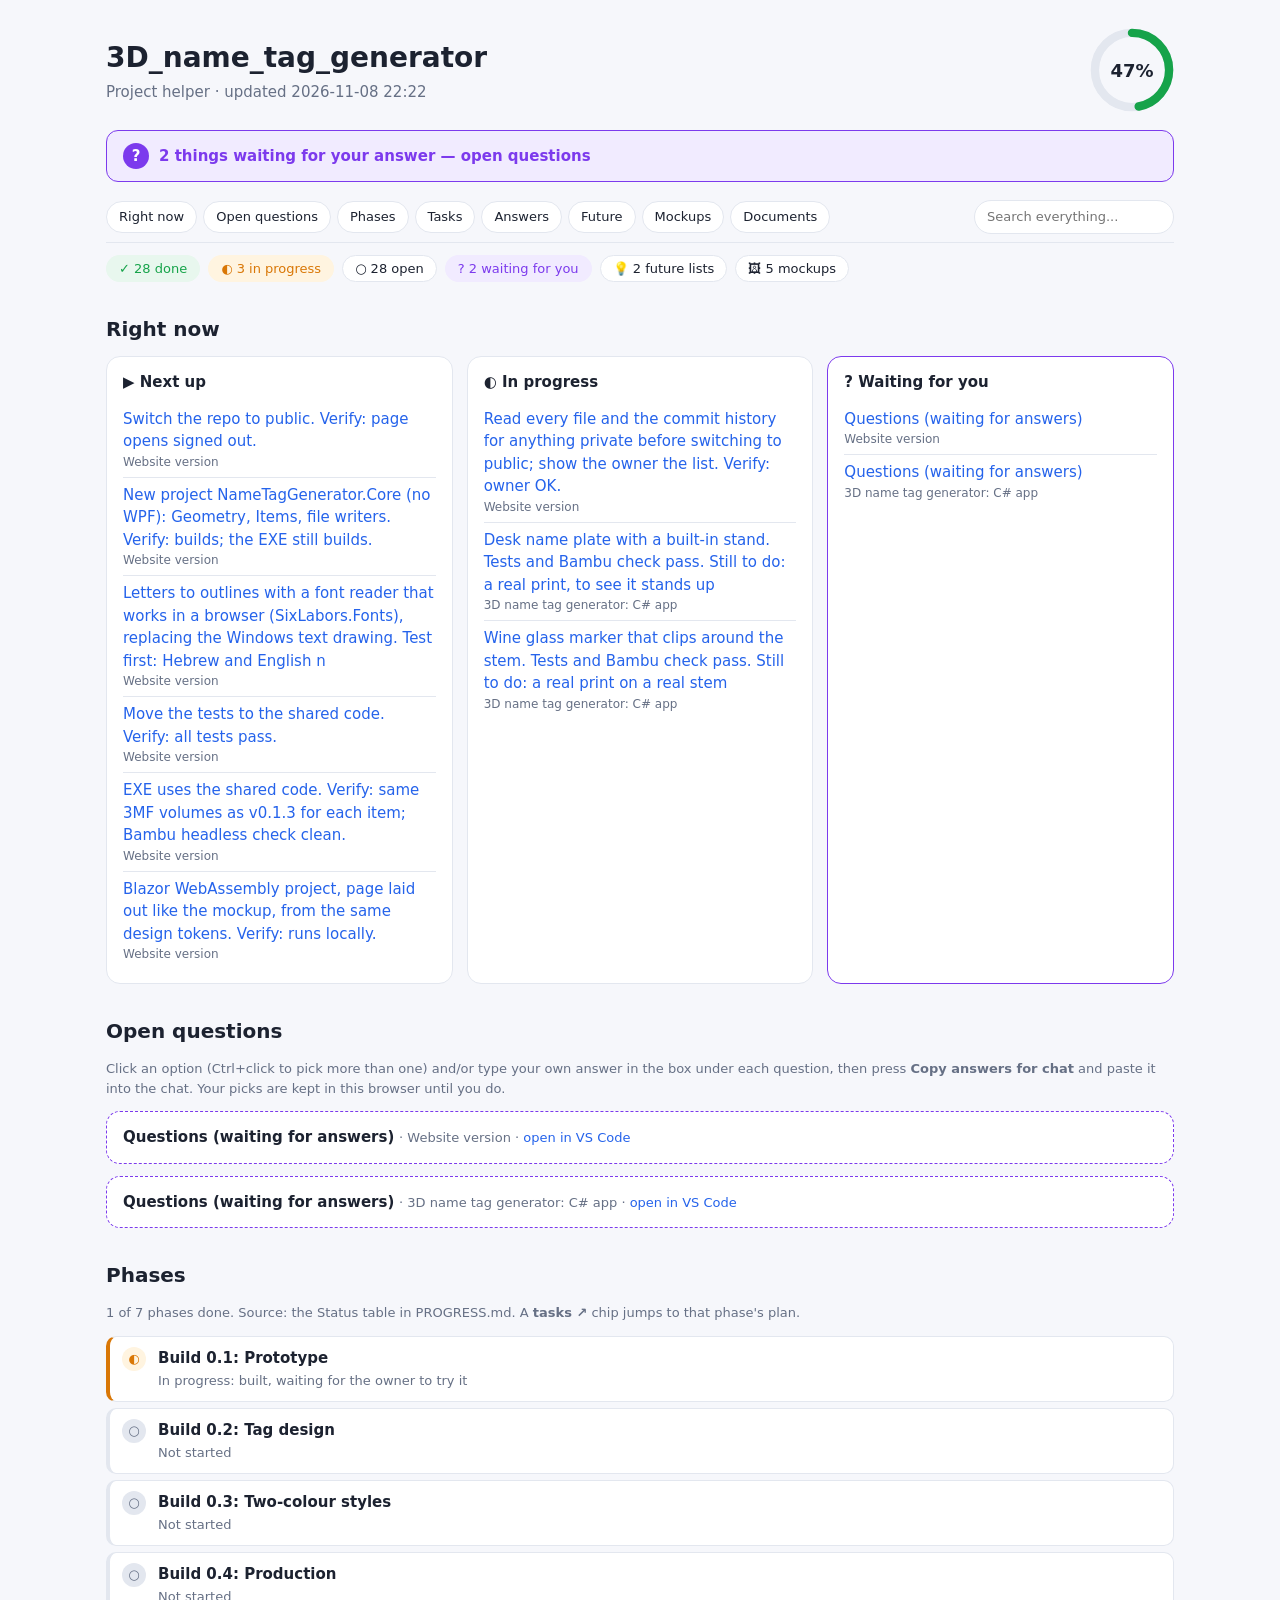
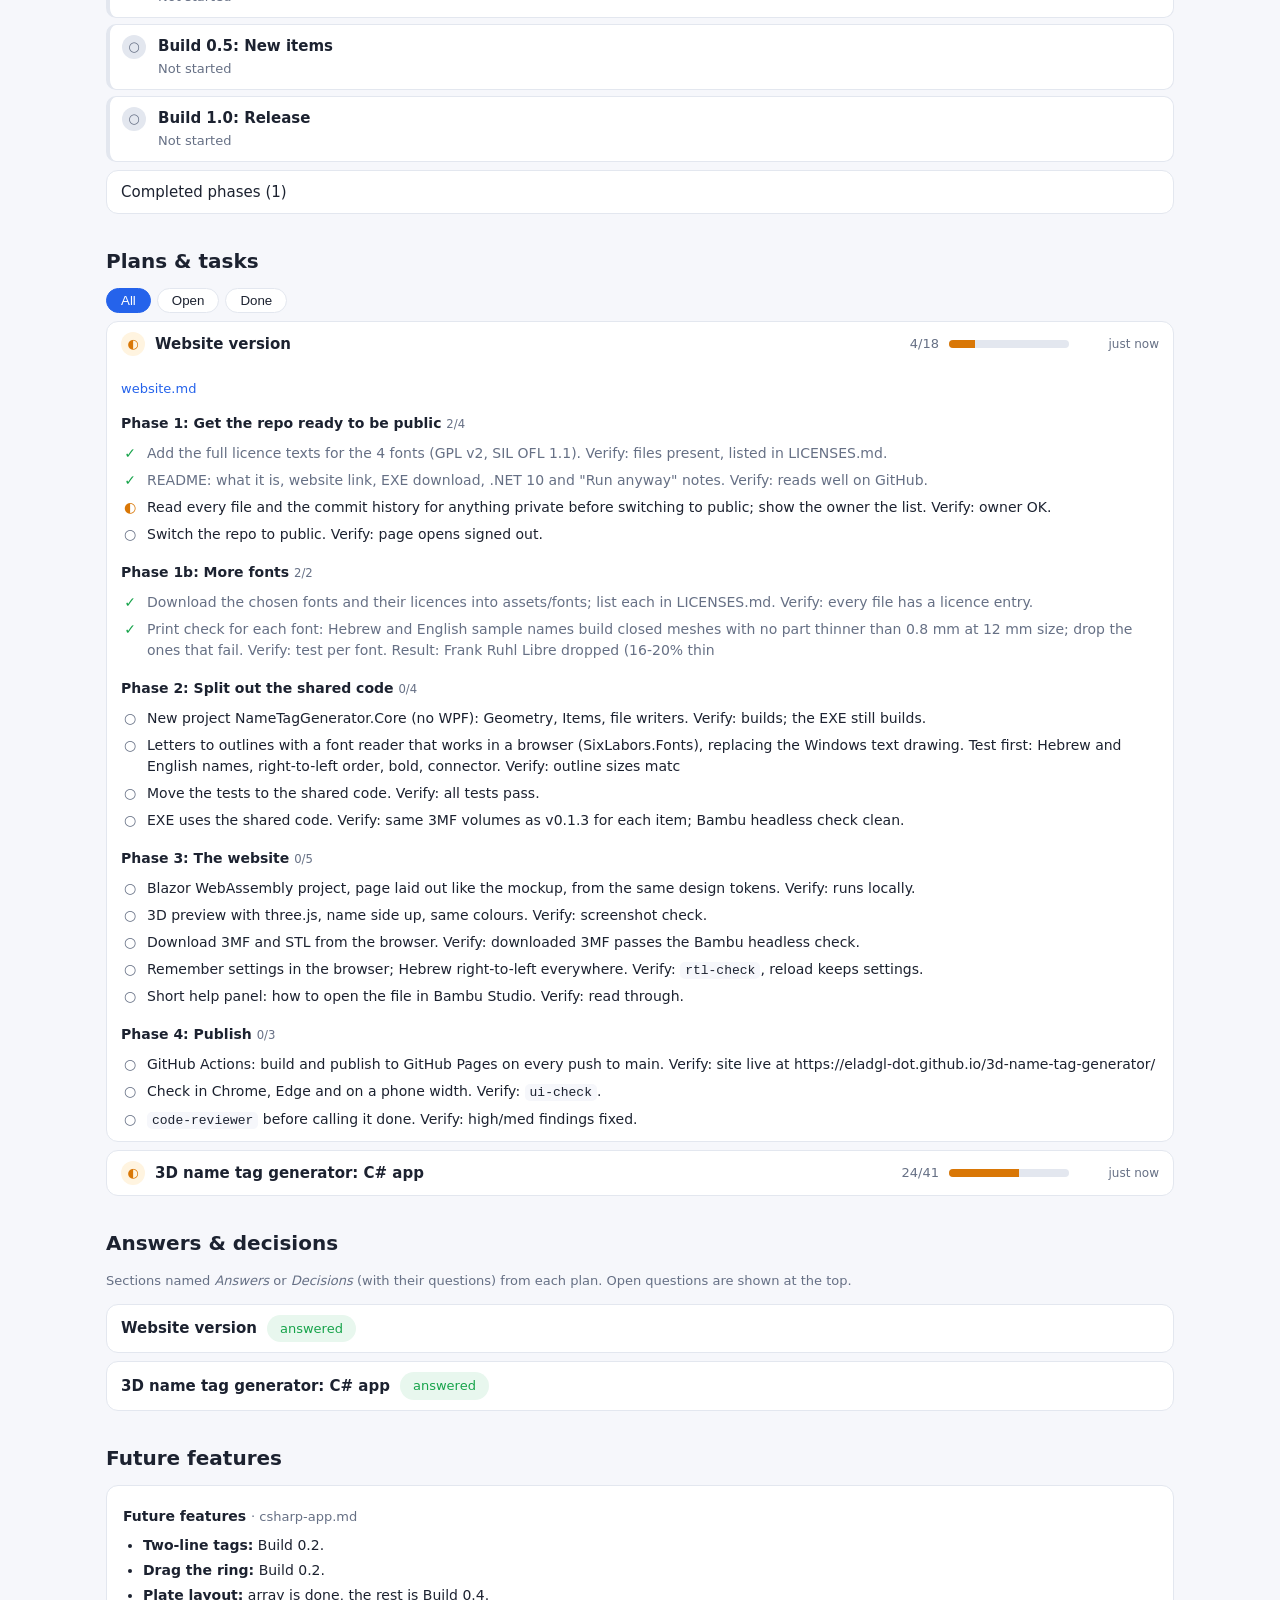
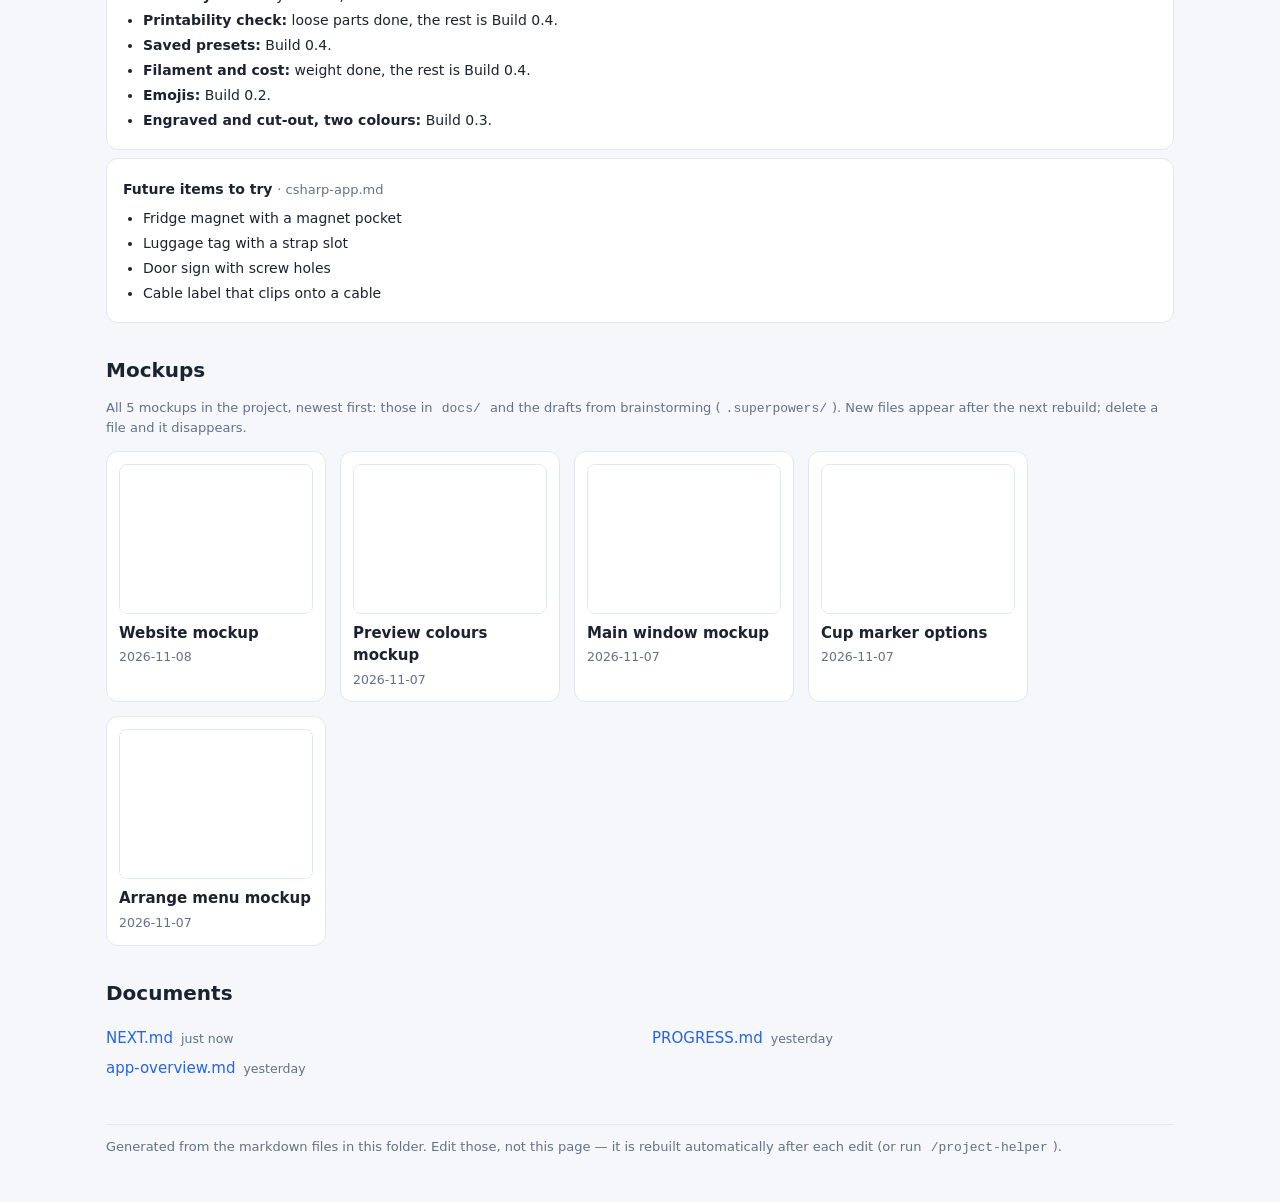
==== docs/Project helper.html @ 3effa5fe "Add 13 fonts, font licences, README and MIT licence Built-in fonts grow from 4 to 17 (everyday Hebre" ====
<!doctype html>
<html lang="en"><head><meta charset="utf-8"><meta name="viewport" content="width=device-width,initial-scale=1">
<title>3D_name_tag_generator - Project helper</title>
<style>
:root{--bg:#f6f7fb;--card:#fff;--ink:#1c2230;--mute:#667085;--line:#e3e7ef;--ok:#16a34a;--warn:#d97706;--ask:#7c3aed;--bad:#dc2626;--acc:#2563eb;--okbg:#e8f7ee;--warnbg:#fff4e0;--askbg:#f1ebff}
@media(prefers-color-scheme:dark){:root{--bg:#0f1420;--card:#171e2e;--ink:#e6eaf3;--mute:#93a0b8;--line:#263049;--ok:#34d399;--warn:#fbbf24;--ask:#a78bfa;--bad:#f87171;--acc:#60a5fa;--okbg:#10291f;--warnbg:#2c2410;--askbg:#221a3d}}
*{box-sizing:border-box}[hidden]{display:none!important}body{margin:0;background:var(--bg);color:var(--ink);font:15px/1.5 "Segoe UI",system-ui,sans-serif}
main{max-width:1100px;margin:0 auto;padding:0 16px 48px}a{color:var(--acc);text-decoration:none}a:hover{text-decoration:underline}
header{display:flex;justify-content:space-between;align-items:center;gap:16px;padding:28px 0 8px}h1{margin:0;font-size:28px}.sub{margin:2px 0 0;color:var(--mute)}
h2{margin:32px 0 12px;font-size:20px;scroll-margin-top:64px}h3{margin:0 0 8px;font-size:15px}h4{margin:14px 0 6px;font-size:14px}h4 small{color:var(--mute);font-weight:400}h5{margin:8px 0 2px}
.banner{display:flex;gap:10px;align-items:center;margin:10px 0;padding:12px 16px;border-radius:12px;background:var(--askbg);color:var(--ask);border:1px solid var(--ask);font-weight:600}.banner:hover{text-decoration:none;filter:brightness(1.05)}
.banner b{display:grid;place-items:center;width:26px;height:26px;border-radius:50%;background:var(--ask);color:#fff}
nav{position:sticky;top:0;z-index:5;background:var(--bg);display:flex;gap:6px;flex-wrap:wrap;align-items:center;padding:8px 0;border-bottom:1px solid var(--line)}
nav a{padding:5px 12px;border-radius:99px;background:var(--card);border:1px solid var(--line);color:var(--ink);font-size:13px}
nav input{margin-left:auto;min-width:200px;padding:6px 12px;border-radius:99px;border:1px solid var(--line);background:var(--card);color:var(--ink);font:inherit;font-size:13px}
.ring{position:relative;width:84px;height:84px;flex:none}.ring svg{transform:rotate(-90deg)}.ring circle{fill:none;stroke-width:3.6}.rb{stroke:var(--line)}.rf{stroke:var(--ok);stroke-linecap:round}
.ring b{position:absolute;inset:0;display:grid;place-items:center;font-size:18px}
.chips{display:flex;gap:8px;flex-wrap:wrap;margin:12px 0}.chip{padding:3px 12px;border-radius:99px;border:1px solid var(--line);background:var(--card);font-size:13px}
.chip.ok{background:var(--okbg);color:var(--ok);border-color:transparent}.chip.warn{background:var(--warnbg);color:var(--warn);border-color:transparent}.chip.ask{background:var(--askbg);color:var(--ask);border-color:transparent}
.chgc{background:var(--warnbg);color:var(--warn);border-color:transparent}.chgc button{margin-left:8px;border:0;border-radius:99px;padding:2px 10px;background:var(--warn);color:#fff;cursor:pointer}
.cards3{display:grid;grid-template-columns:repeat(auto-fit,minmax(280px,1fr));gap:14px}.card{background:var(--card);border:1px solid var(--line);border-radius:14px;padding:14px 16px}
.card.ask{border-color:var(--ask)}.muted{color:var(--mute);font-size:13px}.tl{list-style:none;margin:0;padding:0}.tl li{padding:6px 0;border-top:1px solid var(--line)}.tl li:first-child{border:0}.tl small{display:block;color:var(--mute);font-size:12px}
.phases{list-style:none;margin:8px 0;padding:0}.ph{display:flex;gap:12px;padding:10px 12px;margin:6px 0;background:var(--card);border:1px solid var(--line);border-left:4px solid var(--line);border-radius:10px}
.ph p{margin:2px 0 0;color:var(--mute);font-size:13px}.ph.done{border-left-color:var(--ok)}.ph.doing{border-left-color:var(--warn)}.ph.blocked{border-left-color:var(--bad)}
.plink{display:inline-block;margin-left:8px;padding:0 10px;border-radius:99px;background:var(--bg);border:1px solid var(--line);font-size:12px}
.dot{flex:none;width:24px;height:24px;border-radius:50%;display:grid;place-items:center;font-size:13px;background:var(--line);color:var(--mute)}
.ph.done .dot,.dot.done{background:var(--okbg);color:var(--ok)}.ph.doing .dot,.dot.doing{background:var(--warnbg);color:var(--warn)}.ph.blocked .dot{background:#fde8e8;color:var(--bad)}
details{background:var(--card);border:1px solid var(--line);border-radius:12px;margin:8px 0;padding:0 14px}summary{cursor:pointer;padding:10px 0;list-style:none;display:flex;align-items:center;gap:10px;flex-wrap:wrap}
summary::-webkit-details-marker{display:none}details.hasnew>summary::after{content:"\25CF changed";color:var(--warn);font-size:12px}.ptitle{flex:1;min-width:200px;font-weight:600}.pstat{color:var(--mute);font-size:13px}.when{color:var(--mute);font-size:12px;min-width:80px;text-align:right}
.bar{width:120px;height:8px;background:var(--line);border-radius:99px;overflow:hidden}.bar i{display:block;height:100%;background:var(--acc)}.bar.done i{background:var(--ok)}.bar.doing i{background:var(--warn)}
.tasks{list-style:none;margin:0 0 8px;padding:0}.task{display:flex;gap:8px;padding:3px 0;font-size:14px}.task .ic{flex:none;width:18px;text-align:center;color:var(--mute)}
.task.done .ic{color:var(--ok)}.task.done a{color:var(--mute)}.task.doing .ic{color:var(--warn)}.task.blocked .ic{color:var(--bad)}.task a{color:var(--ink)}
.filters{display:flex;gap:6px;margin-bottom:6px}.filters button{padding:4px 14px;border-radius:99px;border:1px solid var(--line);background:var(--card);color:var(--ink);cursor:pointer}.filters .on{background:var(--acc);color:#fff;border-color:var(--acc)}
body[data-f=open] .task.done,body[data-f=done] .task.open,body[data-f=done] .task.doing,body[data-f=done] .task.blocked{display:none}
.new{background:var(--askbg)!important;box-shadow:inset 3px 0 0 var(--ask)}.chg{background:var(--warnbg)!important;box-shadow:inset 3px 0 0 var(--warn)}
.tg{font-style:normal;font-size:11px;font-weight:700;margin-left:8px;padding:0 7px;border-radius:99px;background:var(--ask);color:#fff;align-self:center}.chg .tg{background:var(--warn)}
.qsec{background:var(--card);border:1px solid var(--ask);border-radius:14px;padding:14px 16px;margin:12px 0}.qsec.waiting{border-style:dashed}
.qcard{padding:10px 0;border-top:1px solid var(--line)}.qh{display:flex;gap:10px;align-items:flex-start;margin-bottom:6px}.qh b{font-weight:600}
.opts{display:grid;gap:6px;margin:6px 0}.opt{display:flex;gap:10px;text-align:left;padding:8px 12px;border-radius:10px;border:1px solid var(--line);background:var(--bg);color:var(--ink);font:inherit;font-size:14px;cursor:pointer}
.opt>b{flex:none;width:22px;height:22px;border-radius:50%;display:grid;place-items:center;background:var(--line);font-size:12px}.opt:hover{border-color:var(--ask)}
.opt.on{border-color:var(--ask);background:var(--askbg)}.opt.on>b{background:var(--ask);color:#fff}
.note{width:100%;margin-top:4px;padding:7px 12px;border-radius:10px;border:1px solid var(--line);background:var(--bg);color:var(--ink);font:inherit;font-size:14px}
.qbar{display:flex;gap:12px;align-items:center;margin-top:10px}.copy{padding:8px 18px;border-radius:99px;border:0;background:var(--ask);color:#fff;font:inherit;font-weight:600;cursor:pointer}.hint{color:var(--ok);font-size:13px}
.qa-card{border-left:4px solid var(--line);padding:6px 12px;margin:8px 0 12px;background:var(--bg);border-radius:8px}.qa-card.q{border-left-color:var(--ask)}.qa-card.a{border-left-color:var(--ok)}
.qa-card h4{margin:4px 0}.badge{display:inline-grid;place-items:center;min-width:20px;height:20px;padding:0 4px;border-radius:99px;font-size:12px;background:var(--askbg);color:var(--ask)}.a .badge{background:var(--okbg);color:var(--ok)}
.qa-card ul{margin:4px 0;padding-left:20px}.qa-card p{margin:4px 0}code{background:var(--bg);padding:1px 5px;border-radius:5px;font-size:13px}
.fut{background:var(--card);border:1px solid var(--line);border-radius:12px;padding:6px 16px;margin:8px 0}.fut ul{margin:4px 0 10px;padding-left:20px}.fut li{padding:2px 0;font-size:14px}
.grid{display:grid;grid-template-columns:repeat(auto-fill,220px);gap:14px}.mock{display:flex;flex-direction:column;gap:4px;background:var(--card);border:1px solid var(--line);border-radius:12px;padding:12px;color:var(--ink)}
.mock:hover{border-color:var(--acc);text-decoration:none}.mock small{color:var(--mute)}.draft{color:var(--warn);font-style:normal}.thumb{position:relative;height:150px;overflow:hidden;border-radius:8px;background:#fff;border:1px solid var(--line);margin-bottom:4px}
.thumb iframe{position:absolute;left:0;top:0;width:1200px;height:940px;border:0;transform:scale(.16);transform-origin:0 0;pointer-events:none;background:#fff}
.docs{list-style:none;padding:0;columns:2;gap:24px}.docs li{padding:4px 0}.docs small{color:var(--mute);margin-left:8px}
footer{margin-top:40px;color:var(--mute);font-size:13px;border-top:1px solid var(--line);padding-top:12px}
@media(max-width:600px){.docs{columns:1}.bar{width:80px}.when{display:none}nav input{margin-left:0;width:100%}}
</style></head><body data-f="all"><main>
<header><div><h1>3D_name_tag_generator</h1><p class="sub">Project helper &middot; updated 2026-11-08 22:22</p></div><div class="ring" title="28 of 59 checklist items done"><svg viewBox="0 0 36 36"><circle cx="18" cy="18" r="15.9" class="rb"/><circle cx="18" cy="18" r="15.9" class="rf" stroke-dasharray="47 53"/></svg><b>47%</b></div></header>
<a class="banner" href="#open-questions"><b>?</b> 2 things waiting for your answer &mdash; open questions</a>
<nav><a href="#now">Right now</a><a href="#open-questions">Open questions</a><a href="#phases">Phases</a><a href="#plans">Tasks</a><a href="#qa">Answers</a><a href="#future">Future</a><a href="#mockups">Mockups</a><a href="#docs">Documents</a><input id="q" type="search" placeholder="Search everything..." aria-label="Search"></nav>
<div class="chips"><span class="chip ok">✓ 28 done</span><span class="chip warn">◐ 3 in progress</span><span class="chip">○ 28 open</span><span class="chip ask">? 2 waiting for you</span><span class="chip">💡 2 future lists</span><span class="chip">🖼 5 mockups</span><span id="chg" class="chip chgc" hidden><span id="chgn"></span> changed since your last visit <button id="seen">Mark as seen</button></span><span id="mc" class="chip" hidden></span></div>
<section id="now"><h2>Right now</h2><div class="cards3"><div class="card"><h3>▶ Next up</h3><ul class='tl'><li dir="auto"><a href="vscode://file/D:/New%20Projects/Local_AI_projects/3D_name_tag_generator/docs/plans/website.md:38" title="Open in VS Code">Switch the repo to public. Verify: page opens signed out.</a><small>Website version</small></li><li dir="auto"><a href="vscode://file/D:/New%20Projects/Local_AI_projects/3D_name_tag_generator/docs/plans/website.md:45" title="Open in VS Code">New project NameTagGenerator.Core (no WPF): Geometry, Items, file writers. Verify: builds; the EXE still builds.</a><small>Website version</small></li><li dir="auto"><a href="vscode://file/D:/New%20Projects/Local_AI_projects/3D_name_tag_generator/docs/plans/website.md:46" title="Open in VS Code">Letters to outlines with a font reader that works in a browser (SixLabors.Fonts), replacing the Windows text drawing. Test first: Hebrew and English n</a><small>Website version</small></li><li dir="auto"><a href="vscode://file/D:/New%20Projects/Local_AI_projects/3D_name_tag_generator/docs/plans/website.md:47" title="Open in VS Code">Move the tests to the shared code. Verify: all tests pass.</a><small>Website version</small></li><li dir="auto"><a href="vscode://file/D:/New%20Projects/Local_AI_projects/3D_name_tag_generator/docs/plans/website.md:48" title="Open in VS Code">EXE uses the shared code. Verify: same 3MF volumes as v0.1.3 for each item; Bambu headless check clean.</a><small>Website version</small></li><li dir="auto"><a href="vscode://file/D:/New%20Projects/Local_AI_projects/3D_name_tag_generator/docs/plans/website.md:51" title="Open in VS Code">Blazor WebAssembly project, page laid out like the mockup, from the same design tokens. Verify: runs locally.</a><small>Website version</small></li></ul></div><div class="card"><h3>◐ In progress</h3><ul class='tl'><li dir="auto"><a href="vscode://file/D:/New%20Projects/Local_AI_projects/3D_name_tag_generator/docs/plans/website.md:37" title="Open in VS Code">Read every file and the commit history for anything private before switching to public; show the owner the list. Verify: owner OK.</a><small>Website version</small></li><li dir="auto"><a href="vscode://file/D:/New%20Projects/Local_AI_projects/3D_name_tag_generator/docs/plans/csharp-app.md:126" title="Open in VS Code">Desk name plate with a built-in stand. Tests and Bambu check pass. Still to do: a real print, to see it stands up</a><small>3D name tag generator: C# app</small></li><li dir="auto"><a href="vscode://file/D:/New%20Projects/Local_AI_projects/3D_name_tag_generator/docs/plans/csharp-app.md:128" title="Open in VS Code">Wine glass marker that clips around the stem. Tests and Bambu check pass. Still to do: a real print on a real stem</a><small>3D name tag generator: C# app</small></li></ul></div><div class="card ask"><h3>? Waiting for you</h3><ul class='tl'><li dir="auto"><a href="#open-questions">Questions (waiting for answers)</a><small>Website version</small></li><li dir="auto"><a href="#open-questions">Questions (waiting for answers)</a><small>3D name tag generator: C# app</small></li></ul></div></div></section>
<section id="open-questions"><h2>Open questions</h2>
<p class="muted">Click an option (Ctrl+click to pick more than one) and/or type your own answer in the box under each question, then press <b>Copy answers for chat</b> and paste it into the chat. Your picks are kept in this browser until you do.</p>
<div class="qsec waiting"><b dir="auto">Questions (waiting for answers)</b> <small class="muted">&middot; Website version &middot; <a href="vscode://file/D:/New%20Projects/Local_AI_projects/3D_name_tag_generator/docs/plans/website.md:7">open in VS Code</a></small></div>
<div class="qsec waiting"><b dir="auto">Questions (waiting for answers)</b> <small class="muted">&middot; 3D name tag generator: C# app &middot; <a href="vscode://file/D:/New%20Projects/Local_AI_projects/3D_name_tag_generator/docs/plans/csharp-app.md:14">open in VS Code</a></small></div>
</section>
<section id="phases"><h2>Phases</h2>
<p class="muted">1 of 7 phases done. Source: the Status table in PROGRESS.md. A <b>tasks ↗</b> chip jumps to that phase's plan.</p>
<ul class='phases'><li class="ph s doing" data-k="ph:5efd4dc" data-h="doing5c0da6f5"><span class="dot">◐</span><div><b dir="auto">Build 0.1: Prototype</b><p dir="auto">In progress: built, waiting for the owner to try it</p></div></li><li class="ph s open" data-k="ph:ab40e200" data-h="openb29665d3"><span class="dot">○</span><div><b dir="auto">Build 0.2: Tag design</b><p dir="auto">Not started</p></div></li><li class="ph s open" data-k="ph:6a88f170" data-h="openb29665d3"><span class="dot">○</span><div><b dir="auto">Build 0.3: Two-colour styles</b><p dir="auto">Not started</p></div></li><li class="ph s open" data-k="ph:e6663fe3" data-h="openb29665d3"><span class="dot">○</span><div><b dir="auto">Build 0.4: Production</b><p dir="auto">Not started</p></div></li><li class="ph s open" data-k="ph:467fa0c3" data-h="openb29665d3"><span class="dot">○</span><div><b dir="auto">Build 0.5: New items</b><p dir="auto">Not started</p></div></li><li class="ph s open" data-k="ph:30cc43af" data-h="openb29665d3"><span class="dot">○</span><div><b dir="auto">Build 1.0: Release</b><p dir="auto">Not started</p></div></li></ul>
<details><summary>Completed phases (1)</summary><ul class='phases'><li class="ph s done" data-k="ph:4a093bb6" data-h="doneb01f4f95"><span class="dot">✓</span><div><b dir="auto">Understand the old app and plan</b><p dir="auto">Done</p></div></li></ul></details>
</section>
<section id="plans"><h2>Plans &amp; tasks</h2><div class="filters"><button data-f="all" class="on">All</button><button data-f="open">Open</button><button data-f="done">Done</button></div>
<details id="plan-website" class="plan doing" open data-k="plan:website" data-h="4/18"><summary><span class="dot doing">◐</span><span class="ptitle s" dir="auto">Website version</span><span class="pstat">4/18</span><div class="bar doing"><i style="width:22%"></i></div><span class="when">just now</span></summary><p class="muted"><a href="vscode://file/D:/New%20Projects/Local_AI_projects/3D_name_tag_generator/docs/plans/website.md">website.md</a></p><h4 dir="auto">Phase 1: Get the repo ready to be public <small>2/4</small></h4><ul class="tasks"><li class="task s done" dir="auto" data-k="t:website:c22af869" data-h="done"><span class="ic">✓</span><a href="vscode://file/D:/New%20Projects/Local_AI_projects/3D_name_tag_generator/docs/plans/website.md:35">Add the full licence texts for the 4 fonts (GPL v2, SIL OFL 1.1). Verify: files present, listed in LICENSES.md.</a></li><li class="task s done" dir="auto" data-k="t:website:60e4157f" data-h="done"><span class="ic">✓</span><a href="vscode://file/D:/New%20Projects/Local_AI_projects/3D_name_tag_generator/docs/plans/website.md:36">README: what it is, website link, EXE download, .NET 10 and &quot;Run anyway&quot; notes. Verify: reads well on GitHub.</a></li><li class="task s doing" dir="auto" data-k="t:website:63293988" data-h="doing"><span class="ic">◐</span><a href="vscode://file/D:/New%20Projects/Local_AI_projects/3D_name_tag_generator/docs/plans/website.md:37">Read every file and the commit history for anything private before switching to public; show the owner the list. Verify: owner OK.</a></li><li class="task s open" dir="auto" data-k="t:website:551575eb" data-h="open"><span class="ic">○</span><a href="vscode://file/D:/New%20Projects/Local_AI_projects/3D_name_tag_generator/docs/plans/website.md:38">Switch the repo to public. Verify: page opens signed out.</a></li></ul><h4 dir="auto">Phase 1b: More fonts <small>2/2</small></h4><ul class="tasks"><li class="task s done" dir="auto" data-k="t:website:7435f222" data-h="done"><span class="ic">✓</span><a href="vscode://file/D:/New%20Projects/Local_AI_projects/3D_name_tag_generator/docs/plans/website.md:41">Download the chosen fonts and their licences into assets/fonts; list each in LICENSES.md. Verify: every file has a licence entry.</a></li><li class="task s done" dir="auto" data-k="t:website:e79522e4" data-h="done"><span class="ic">✓</span><a href="vscode://file/D:/New%20Projects/Local_AI_projects/3D_name_tag_generator/docs/plans/website.md:42">Print check for each font: Hebrew and English sample names build closed meshes with no part thinner than 0.8 mm at 12 mm size; drop the ones that fail. Verify: test per font. Result: Frank Ruhl Libre dropped (16-20% thin</a></li></ul><h4 dir="auto">Phase 2: Split out the shared code <small>0/4</small></h4><ul class="tasks"><li class="task s open" dir="auto" data-k="t:website:f6de052b" data-h="open"><span class="ic">○</span><a href="vscode://file/D:/New%20Projects/Local_AI_projects/3D_name_tag_generator/docs/plans/website.md:45">New project NameTagGenerator.Core (no WPF): Geometry, Items, file writers. Verify: builds; the EXE still builds.</a></li><li class="task s open" dir="auto" data-k="t:website:6268f497" data-h="open"><span class="ic">○</span><a href="vscode://file/D:/New%20Projects/Local_AI_projects/3D_name_tag_generator/docs/plans/website.md:46">Letters to outlines with a font reader that works in a browser (SixLabors.Fonts), replacing the Windows text drawing. Test first: Hebrew and English names, right-to-left order, bold, connector. Verify: outline sizes matc</a></li><li class="task s open" dir="auto" data-k="t:website:6ed72a12" data-h="open"><span class="ic">○</span><a href="vscode://file/D:/New%20Projects/Local_AI_projects/3D_name_tag_generator/docs/plans/website.md:47">Move the tests to the shared code. Verify: all tests pass.</a></li><li class="task s open" dir="auto" data-k="t:website:b070ad4b" data-h="open"><span class="ic">○</span><a href="vscode://file/D:/New%20Projects/Local_AI_projects/3D_name_tag_generator/docs/plans/website.md:48">EXE uses the shared code. Verify: same 3MF volumes as v0.1.3 for each item; Bambu headless check clean.</a></li></ul><h4 dir="auto">Phase 3: The website <small>0/5</small></h4><ul class="tasks"><li class="task s open" dir="auto" data-k="t:website:3232e1bc" data-h="open"><span class="ic">○</span><a href="vscode://file/D:/New%20Projects/Local_AI_projects/3D_name_tag_generator/docs/plans/website.md:51">Blazor WebAssembly project, page laid out like the mockup, from the same design tokens. Verify: runs locally.</a></li><li class="task s open" dir="auto" data-k="t:website:2709762c" data-h="open"><span class="ic">○</span><a href="vscode://file/D:/New%20Projects/Local_AI_projects/3D_name_tag_generator/docs/plans/website.md:52">3D preview with three.js, name side up, same colours. Verify: screenshot check.</a></li><li class="task s open" dir="auto" data-k="t:website:6b7cbad3" data-h="open"><span class="ic">○</span><a href="vscode://file/D:/New%20Projects/Local_AI_projects/3D_name_tag_generator/docs/plans/website.md:53">Download 3MF and STL from the browser. Verify: downloaded 3MF passes the Bambu headless check.</a></li><li class="task s open" dir="auto" data-k="t:website:fac5d5b9" data-h="open"><span class="ic">○</span><a href="vscode://file/D:/New%20Projects/Local_AI_projects/3D_name_tag_generator/docs/plans/website.md:54">Remember settings in the browser; Hebrew right-to-left everywhere. Verify: <code>rtl-check</code>, reload keeps settings.</a></li><li class="task s open" dir="auto" data-k="t:website:f535fe25" data-h="open"><span class="ic">○</span><a href="vscode://file/D:/New%20Projects/Local_AI_projects/3D_name_tag_generator/docs/plans/website.md:55">Short help panel: how to open the file in Bambu Studio. Verify: read through.</a></li></ul><h4 dir="auto">Phase 4: Publish <small>0/3</small></h4><ul class="tasks"><li class="task s open" dir="auto" data-k="t:website:1bf8db0e" data-h="open"><span class="ic">○</span><a href="vscode://file/D:/New%20Projects/Local_AI_projects/3D_name_tag_generator/docs/plans/website.md:58">GitHub Actions: build and publish to GitHub Pages on every push to main. Verify: site live at https://eladgl-dot.github.io/3d-name-tag-generator/</a></li><li class="task s open" dir="auto" data-k="t:website:7120be0f" data-h="open"><span class="ic">○</span><a href="vscode://file/D:/New%20Projects/Local_AI_projects/3D_name_tag_generator/docs/plans/website.md:59">Check in Chrome, Edge and on a phone width. Verify: <code>ui-check</code>.</a></li><li class="task s open" dir="auto" data-k="t:website:16bac7fd" data-h="open"><span class="ic">○</span><a href="vscode://file/D:/New%20Projects/Local_AI_projects/3D_name_tag_generator/docs/plans/website.md:60"><code>code-reviewer</code> before calling it done. Verify: high/med findings fixed.</a></li></ul></details>
<details id="plan-csharp-app" class="plan doing" data-k="plan:csharp-app" data-h="24/41"><summary><span class="dot doing">◐</span><span class="ptitle s" dir="auto">3D name tag generator: C# app</span><span class="pstat">24/41</span><div class="bar doing"><i style="width:58%"></i></div><span class="when">just now</span></summary><p class="muted"><a href="vscode://file/D:/New%20Projects/Local_AI_projects/3D_name_tag_generator/docs/plans/csharp-app.md">csharp-app.md</a></p><h4 dir="auto">Build 0.1: Prototype (done) <small>13/13</small></h4><ul class="tasks"><li class="task s done" dir="auto" data-k="t:csharp-app:cec4bb4c" data-h="done"><span class="ic">✓</span><a href="vscode://file/D:/New%20Projects/Local_AI_projects/3D_name_tag_generator/docs/plans/csharp-app.md:82">.NET 10 WPF single-file publish. Verified: one EXE, 657 KB</a></li><li class="task s done" dir="auto" data-k="t:csharp-app:a0179eaa" data-h="done"><span class="ic">✓</span><a href="vscode://file/D:/New%20Projects/Local_AI_projects/3D_name_tag_generator/docs/plans/csharp-app.md:83">Logo in the EXE and window. Verified in the title bar</a></li><li class="task s done" dir="auto" data-k="t:csharp-app:bc9a8807" data-h="done"><span class="ic">✓</span><a href="vscode://file/D:/New%20Projects/Local_AI_projects/3D_name_tag_generator/docs/plans/csharp-app.md:84">Hebrew text to outlines, correct order. Verified by test: first letter on the right</a></li><li class="task s done" dir="auto" data-k="t:csharp-app:7c9b0329" data-h="done"><span class="ic">✓</span><a href="vscode://file/D:/New%20Projects/Local_AI_projects/3D_name_tag_generator/docs/plans/csharp-app.md:85">Closed meshes. Verified: 216 tests, including every item with every bundled font, 6 names, solid and hollow</a></li><li class="task s done" dir="auto" data-k="t:csharp-app:7ebc360a" data-h="done"><span class="ic">✓</span><a href="vscode://file/D:/New%20Projects/Local_AI_projects/3D_name_tag_generator/docs/plans/csharp-app.md:86">Keychain, pencil top, bookmark as one class each, listed automatically. Verified by tests and screenshots</a></li><li class="task s done" dir="auto" data-k="t:csharp-app:aace6541" data-h="done"><span class="ic">✓</span><a href="vscode://file/D:/New%20Projects/Local_AI_projects/3D_name_tag_generator/docs/plans/csharp-app.md:87">Real 3D preview: rotate, zoom, pan, two colours. Verified by screenshots; mouse dragging not exercised by a person yet</a></li><li class="task s done" dir="auto" data-k="t:csharp-app:b80562d7" data-h="done"><span class="ic">✓</span><a href="vscode://file/D:/New%20Projects/Local_AI_projects/3D_name_tag_generator/docs/plans/csharp-app.md:88">Array: columns, auto-fit, gaps, plate size, plate shown, warning when too big. Verified by tests and screenshots</a></li><li class="task s done" dir="auto" data-k="t:csharp-app:8be11ab9" data-h="done"><span class="ic">✓</span><a href="vscode://file/D:/New%20Projects/Local_AI_projects/3D_name_tag_generator/docs/plans/csharp-app.md:89">Fonts from the PC, Hebrew first, 4 built in, Add font file. Listing and built-in fonts verified; Add font file not exercised yet</a></li><li class="task s done" dir="auto" data-k="t:csharp-app:90bae85c" data-h="done"><span class="ic">✓</span><a href="vscode://file/D:/New%20Projects/Local_AI_projects/3D_name_tag_generator/docs/plans/csharp-app.md:90">Help menu with 8 topics and F1. Verified one topic opens from the menu</a></li><li class="task s done" dir="auto" data-k="t:csharp-app:93b56e8b" data-h="done"><span class="ic">✓</span><a href="vscode://file/D:/New%20Projects/Local_AI_projects/3D_name_tag_generator/docs/plans/csharp-app.md:91">Save STL or 3MF, with the pop-up for several names. Pop-up verified; file writing verified by tests; the file dialogs not exercised by a person yet</a></li><li class="task s done" dir="auto" data-k="t:csharp-app:f0be8e8a" data-h="done"><span class="ic">✓</span><a href="vscode://file/D:/New%20Projects/Local_AI_projects/3D_name_tag_generator/docs/plans/csharp-app.md:92">3MF with two parts on two filaments. Verified: Bambu Studio&#x27;s own loader reports 2 parts and zero mesh errors for all items and an array</a></li><li class="task s done" dir="auto" data-k="t:csharp-app:8ec189e5" data-h="done"><span class="ic">✓</span><a href="vscode://file/D:/New%20Projects/Local_AI_projects/3D_name_tag_generator/docs/plans/csharp-app.md:93">Send to Bambu Studio button. Verified by the owner: it works</a></li><li class="task s done" dir="auto" data-k="t:csharp-app:d04f8206" data-h="done"><span class="ic">✓</span><a href="vscode://file/D:/New%20Projects/Local_AI_projects/3D_name_tag_generator/docs/plans/csharp-app.md:94">Partial features: loose-part warning, solid PETG weight, remembers settings</a></li></ul><h4 dir="auto">Build 0.1.1: Memory error and preview colours <small>10/10</small></h4><ul class="tasks"><li class="task s done" dir="auto" data-k="t:csharp-app:4de995e3" data-h="done"><span class="ic">✓</span><a href="vscode://file/D:/New%20Projects/Local_AI_projects/3D_name_tag_generator/docs/plans/csharp-app.md:97">Try to reproduce the memory error. Not reproduced: 1,500 rebuilds and 3,000 rotations stayed flat at about 120 MB, with no handle growth</a></li><li class="task s done" dir="auto" data-k="t:csharp-app:997b0d55" data-h="done"><span class="ic">✓</span><a href="vscode://file/D:/New%20Projects/Local_AI_projects/3D_name_tag_generator/docs/plans/csharp-app.md:98">Crash log with the full error and memory figures. Verified: 5 tests, and a real error wrote <code>crash.log</code></a></li><li class="task s done" dir="auto" data-k="t:csharp-app:ec838999" data-h="done"><span class="ic">✓</span><a href="vscode://file/D:/New%20Projects/Local_AI_projects/3D_name_tag_generator/docs/plans/csharp-app.md:99">On a memory error, the preview switches to software drawing and the app keeps going. Verified with a thrown error: one pop-up, new model drawn. Whether it cures the real failure is unknown</a></li><li class="task s done" dir="auto" data-k="t:csharp-app:1b0a6fd1" data-h="done"><span class="ic">✓</span><a href="vscode://file/D:/New%20Projects/Local_AI_projects/3D_name_tag_generator/docs/plans/csharp-app.md:100">Check the real app sitting idle. Verified over 9 minutes: 171 MB throughout, handles did not grow, no CPU use. A multi-hour idle run was not done</a></li><li class="task s done" dir="auto" data-k="t:csharp-app:fda9c6af" data-h="done"><span class="ic">✓</span><a href="vscode://file/D:/New%20Projects/Local_AI_projects/3D_name_tag_generator/docs/plans/csharp-app.md:101">Colour choice for base and letters, preview only, remembered. Mockup approved: preview colours. Verified: palette, swap and Any colour dialog</a></li><li class="task s done" dir="auto" data-k="t:csharp-app:cf5fc154" data-h="done"><span class="ic">✓</span><a href="vscode://file/D:/New%20Projects/Local_AI_projects/3D_name_tag_generator/docs/plans/csharp-app.md:102">Fill gaps between letters, on every item, with a setting. Verified: tests on the owner&#x27;s 3 names, picture compared</a></li><li class="task s done" dir="auto" data-k="t:csharp-app:b364051b" data-h="done"><span class="ic">✓</span><a href="vscode://file/D:/New%20Projects/Local_AI_projects/3D_name_tag_generator/docs/plans/csharp-app.md:103">Bookmark clip joined solidly under every name, with slits starting at the same distance below it. Verified: tests and picture. Clip length now counts from under the name</a></li><li class="task s done" dir="auto" data-k="t:csharp-app:7815ef07" data-h="done"><span class="ic">✓</span><a href="vscode://file/D:/New%20Projects/Local_AI_projects/3D_name_tag_generator/docs/plans/csharp-app.md:104">Refit the view when the item or the This name / All names view changes. Found by <code>ui-check</code>. Item switching ran, but the zoom fix was not seen after a manual zoom</a></li><li class="task s done" dir="auto" data-k="t:csharp-app:276c6a61" data-h="done"><span class="ic">✓</span><a href="vscode://file/D:/New%20Projects/Local_AI_projects/3D_name_tag_generator/docs/plans/csharp-app.md:105">Mouse wheel over a closed list no longer changes it. Found by <code>ui-check</code>. Verified by a direct test; panel scrolling past the list not tried by a person</a></li><li class="task s done" dir="auto" data-k="t:csharp-app:4e28de6" data-h="done"><span class="ic">✓</span><a href="vscode://file/D:/New%20Projects/Local_AI_projects/3D_name_tag_generator/docs/plans/csharp-app.md:106">Arrange button and pop-up menu in the bar above the preview. Mockup approved: arrange menu. Verified: 444 tests, and <code>ui-check</code> on the real window for shapes, Columns box, order</a></li></ul><h4 dir="auto">Build 0.2: Tag design <small>0/4</small></h4><ul class="tasks"><li class="task s open" dir="auto" data-k="t:csharp-app:c541a478" data-h="open"><span class="ic">○</span><a href="vscode://file/D:/New%20Projects/Local_AI_projects/3D_name_tag_generator/docs/plans/csharp-app.md:109">Two-line tags on one base, like the photo. Verify: tests plus compare with the photo</a></li><li class="task s open" dir="auto" data-k="t:csharp-app:32c2340" data-h="open"><span class="ic">○</span><a href="vscode://file/D:/New%20Projects/Local_AI_projects/3D_name_tag_generator/docs/plans/csharp-app.md:110">Drag the ring in the preview, including the small corner loop. Verify: position saved, tag stays one piece</a></li><li class="task s open" dir="auto" data-k="t:csharp-app:752681ff" data-h="open"><span class="ic">○</span><a href="vscode://file/D:/New%20Projects/Local_AI_projects/3D_name_tag_generator/docs/plans/csharp-app.md:111">Emojis beside the name. Verify: several emojis give closed meshes</a></li><li class="task s open" dir="auto" data-k="t:csharp-app:afca27ba" data-h="open"><span class="ic">○</span><a href="vscode://file/D:/New%20Projects/Local_AI_projects/3D_name_tag_generator/docs/plans/csharp-app.md:112">Custom connector text. Verify: test</a></li></ul><h4 dir="auto">Build 0.3: Two-colour styles <small>0/3</small></h4><ul class="tasks"><li class="task s open" dir="auto" data-k="t:csharp-app:6466d7c7" data-h="open"><span class="ic">○</span><a href="vscode://file/D:/New%20Projects/Local_AI_projects/3D_name_tag_generator/docs/plans/csharp-app.md:115">Engraved inlay: letters set flush into the base, in the second colour. Verify: parts fit with no overlap, closed meshes</a></li><li class="task s open" dir="auto" data-k="t:csharp-app:d33002fe" data-h="open"><span class="ic">○</span><a href="vscode://file/D:/New%20Projects/Local_AI_projects/3D_name_tag_generator/docs/plans/csharp-app.md:116">Cut-out: letters cut through the base with a second-colour backing. Verify: closed meshes, Bambu check</a></li><li class="task s open" dir="auto" data-k="t:csharp-app:fbac8847" data-h="open"><span class="ic">○</span><a href="vscode://file/D:/New%20Projects/Local_AI_projects/3D_name_tag_generator/docs/plans/csharp-app.md:117">Style choice per item. Verify: each item with each style</a></li></ul><h4 dir="auto">Build 0.4: Production <small>0/4</small></h4><ul class="tasks"><li class="task s open" dir="auto" data-k="t:csharp-app:5747a472" data-h="open"><span class="ic">○</span><a href="vscode://file/D:/New%20Projects/Local_AI_projects/3D_name_tag_generator/docs/plans/csharp-app.md:120">Plate layout: printer presets, spill onto more plates, each plate as a Bambu plate. Verify: long list splits correctly</a></li><li class="task s open" dir="auto" data-k="t:csharp-app:5e619afe" data-h="open"><span class="ic">○</span><a href="vscode://file/D:/New%20Projects/Local_AI_projects/3D_name_tag_generator/docs/plans/csharp-app.md:121">Full printability check: thin walls and weak ring, shown on the model. Verify: test shapes trigger each warning</a></li><li class="task s open" dir="auto" data-k="t:csharp-app:abcbdefc" data-h="open"><span class="ic">○</span><a href="vscode://file/D:/New%20Projects/Local_AI_projects/3D_name_tag_generator/docs/plans/csharp-app.md:122">Saved presets. Verify: save, load, survive restart</a></li><li class="task s open" dir="auto" data-k="t:csharp-app:d722ec17" data-h="open"><span class="ic">○</span><a href="vscode://file/D:/New%20Projects/Local_AI_projects/3D_name_tag_generator/docs/plans/csharp-app.md:123">Filament settings and cost, PETG default, price per kg. Verify: compare with a Bambu slice</a></li></ul><h4 dir="auto">Build 0.5: New items <small>1/3</small></h4><ul class="tasks"><li class="task s doing" dir="auto" data-k="t:csharp-app:ca549ba8" data-h="doing"><span class="ic">◐</span><a href="vscode://file/D:/New%20Projects/Local_AI_projects/3D_name_tag_generator/docs/plans/csharp-app.md:126">Desk name plate with a built-in stand. Tests and Bambu check pass. Still to do: a real print, to see it stands up</a></li><li class="task s done" dir="auto" data-k="t:csharp-app:58f3d260" data-h="done"><span class="ic">✓</span><a href="vscode://file/D:/New%20Projects/Local_AI_projects/3D_name_tag_generator/docs/plans/csharp-app.md:127">Cup marker: rebuilt as a saddle along the rim (owner chose A). Tests and Bambu check pass (2 parts, no mesh errors). Owner printed it on 2026-11-07: &quot;printed and looks great!&quot;</a></li><li class="task s doing" dir="auto" data-k="t:csharp-app:229add7e" data-h="doing"><span class="ic">◐</span><a href="vscode://file/D:/New%20Projects/Local_AI_projects/3D_name_tag_generator/docs/plans/csharp-app.md:128">Wine glass marker that clips around the stem. Tests and Bambu check pass. Still to do: a real print on a real stem</a></li></ul><h4 dir="auto">Build 1.0: Release <small>0/4</small></h4><ul class="tasks"><li class="task s open" dir="auto" data-k="t:csharp-app:e92a9628" data-h="open"><span class="ic">○</span><a href="vscode://file/D:/New%20Projects/Local_AI_projects/3D_name_tag_generator/docs/plans/csharp-app.md:131">Try it on a PC without .NET 10, and confirm the install prompt</a></li><li class="task s open" dir="auto" data-k="t:csharp-app:aadb2f41" data-h="open"><span class="ic">○</span><a href="vscode://file/D:/New%20Projects/Local_AI_projects/3D_name_tag_generator/docs/plans/csharp-app.md:132">Licence files for fonts and libraries</a></li><li class="task s open" dir="auto" data-k="t:csharp-app:9bad16ff" data-h="open"><span class="ic">○</span><a href="vscode://file/D:/New%20Projects/Local_AI_projects/3D_name_tag_generator/docs/plans/csharp-app.md:133"><code>code-reviewer</code> pass, <code>ui-check</code> at 100% text size and 150% DPI</a></li><li class="task s open" dir="auto" data-k="t:csharp-app:599a2741" data-h="open"><span class="ic">○</span><a href="vscode://file/D:/New%20Projects/Local_AI_projects/3D_name_tag_generator/docs/plans/csharp-app.md:134">Version number and short user guide</a></li></ul></details>
</section>
<section id="qa"><h2>Answers &amp; decisions</h2><p class="muted">Sections named <i>Answers</i> or <i>Decisions</i> (with their questions) from each plan. Open questions are shown at the top.</p>
<details class="qa" data-k="qa:website" data-h="2"><summary><b class="s" dir="auto">Website version</b> <span class="chip ok">answered</span></summary>
<div class="qa-card s q"><h4 dir="auto"><span class="badge">?</span> Questions (waiting for answers)</h4><ul><li dir="auto">Privacy scan found nothing sensitive (no emails, keys or personal paths). The tests and docs use sample names: ליב, נויה, אבי, תמר, דניאלה. Are any of these real people you would rather not show publicly?</li><li dir="auto">A. Fine to show (Recommended if they are just examples)</li><li dir="auto">B. Replace them with made-up names before going public</li><li dir="auto">Licence for the app&#x27;s own code once public?</li><li dir="auto">A. MIT: anyone may reuse the code with credit (Recommended)</li><li dir="auto">B. No licence: people can use the app and site, but not reuse the code</li></ul></div>
<div class="qa-card s a"><h4 dir="auto"><span class="badge">✓</span> Owner answers</h4><ul><li dir="auto">1A Web version from the same C# code (Blazor WebAssembly), on GitHub Pages; keep the EXE.</li><li dir="auto">2A Make this repo public, after adding font licence texts and a README.</li><li dir="auto">3A The same 4 bundled fonts (no font upload). <b>Changed</b> by 4B below.</li><li dir="auto">4B &quot;can we do english as well? i want to support more then these 4 fonts (also add regular hebrew fonts)&quot;. Read as: add English fonts and everyday Hebrew fonts. Mockup otherwise approved.</li><li dir="auto">5A English buttons and labels.</li><li dir="auto">6A Use the proposed font list; drop any that print too thin.</li><li dir="auto">7A Upload your own font, on the website and in the EXE.</li><li dir="auto">8A Same font list in the EXE.</li></ul></div>
</details>
<details class="qa" data-k="qa:csharp-app" data-h="3"><summary><b class="s" dir="auto">3D name tag generator: C# app</b> <span class="chip ok">answered</span></summary>
<div class="qa-card s q"><h4 dir="auto"><span class="badge">?</span> Questions (waiting for answers)</h4><p dir="auto">Website questions are in website.md.</p></div>
<div class="qa-card s a"><h4 dir="auto"><span class="badge">✓</span> Owner answers</h4><p dir="auto">Answered 2026-11-07.</p><ul><li dir="auto">First-round Q1: A, .NET 10 single file. Must also support other PCs (asked what happens without .NET 10).</li><li dir="auto">First-round Q2: A, 3MF with base and letters as separate parts.</li><li dir="auto">First-round Q3: A, but exporting shows a pop-up to make sure the user wants this.</li><li dir="auto">First-round Q4: Yes to one class per item. &quot;Give me 3 ideas&quot; for new items (see Questions above).</li><li dir="auto">First-round Q5: Mockup approved.</li><li dir="auto">Fonts populate from the PC. Also include some unique Hebrew fonts from this PC, like Gan CLM, as part of the app.</li><li dir="auto">Names must be arrangeable in an array in 3D, not only a list.</li></ul><p dir="auto">Feature list: all approved ones may go in version 1.</p><ul><li dir="auto">1 Two-line tags: yes</li><li dir="auto">2 Drag the ring: yes</li><li dir="auto">3 Maximum width: <b>no</b>. Letter size stays constant, and the tag grows with the number of characters.</li><li dir="auto">4 Plate layout: yes</li><li dir="auto">5 Printability check: yes</li><li dir="auto">6 Saved presets: yes</li><li dir="auto">7 Filament and cost estimate: yes, with PETG as the default</li><li dir="auto">8 Icons: yes, emojis</li><li dir="auto">9 Engraved and cut-out text: yes, but must be 2 colours</li><li dir="auto">10 Proof sheet: no need</li></ul><p dir="auto">Request: build the prototype app, and make a plan with phases for the next builds.</p><p dir="auto">Second round, 2026-11-07, after trying v0.1:</p><ul><li dir="auto">Which new items first: A (desk name plate) and C (cup marker), plus a wine glass marker.</li><li dir="auto">Who gets the app: A, own PCs and people the owner knows.</li><li dir="auto">Send to Bambu Studio works.</li><li dir="auto">Bug: &quot;Insufficient memory&quot; pop-up after the program was open for a few hours.</li><li dir="auto">Request: an option to change the two colours, so the user sees how it will look.</li></ul><p dir="auto">Third round, 2026-11-07:</p><ul><li dir="auto">Colour mockup: A, build it.</li><li dir="auto">After the colours: A, the three new items next.</li><li dir="auto">Cup marker: A, adjustable rim thickness, default 3 mm.</li><li dir="auto">Feedback with a screenshot of 3 bookmarks: &quot;i do not like the gaps between the letters nor the gap in אבי&quot;.</li><li dir="auto">Request: array on the plate should have a button on the top panel that pops up a small menu to rearrange the models.</li></ul><p dir="auto">Fourth round, 2026-11-07:</p><ul><li dir="auto">Arrange menu mockup: A, build it in the bar above the preview, and remove &quot;Array on the plate&quot; from the side panel.</li><li dir="auto">Gaps between the letters: A, that was the blue pockets, now filled. No letter spacing setting.</li><li dir="auto">Cup marker: &quot;i think it will fall - not a good design&quot;. Needs a redesign.</li><li dir="auto">Cup marker redesign: A, saddle along the rim. Pictures: cup marker options.</li><li dir="auto">After the first cup marker print: fit is too loose (1C). Fix by entering a smaller Rim thickness and printing again. Commit and push to GitHub with the EXE (2A). Stop for now (3C).</li><li dir="auto">Owner (2026-11-08): let the inner and outer wall heights be set separately. Done in v0.1.3.</li><li dir="auto">Sharing (2026-11-08): turn it into a website instead of EXE + PDF. 1A web version from the same C# code (Blazor WebAssembly), keep the EXE. 2A make this repo public after font licences and README. 3A same 4 fonts. Plan: website.md. PDF on hold.</li></ul></div>
<div class="qa-card s a"><h4 dir="auto"><span class="badge">✓</span> Decisions</h4><p dir="auto">From the owner:</p><ul><li dir="auto">No OpenSCAD. Real 3D preview before saving. Send to Bambu Studio button. As small as possible, single EXE.</li><li dir="auto">English interface, with Hebrew support. App name &quot;3D name tag generator&quot;. Logo and Help menu.</li><li dir="auto">Constant letter size.</li></ul><p dir="auto">Made during the build:</p><ul><li dir="auto">Bundled fonts: only the 4 with redistributable licences (Gan CLM, MigdalHaemeq, Noot, Suez One). Commercial fonts (Guttman, Microsoft) stay usable only where already installed.</li><li dir="auto">UI scales with the Windows &quot;Text size&quot; setting, which is 181% on this PC.</li><li dir="auto">Save pop-up appears only when there are several names, because one name has no choice to make. The Bambu pop-up also appears whenever Bambu Studio is already open.</li><li dir="auto">The STL holds base and letters as two touching closed bodies. The 3MF keeps them as two parts.</li><li dir="auto">First name in an array goes top right, following Hebrew reading order.</li><li dir="auto">Removed from the old app: <code>.scad</code> export, Gemini, &quot;Reverse text&quot;.</li><li dir="auto">Arrange menu: one Gap setting replaces Gap across and Gap down, following the mockup. The menu sits at the preview&#x27;s right edge, not under its button as in the mockup, so it does not cover the names.</li><li dir="auto">Shape buttons keep working as names are added. Order changes the plate only, not the names list.</li><li dir="auto">Cup marker prints name side down and mirrored, with flush letters and no supports. The preview turns it name side up; files stay in print position. Default grip 30 mm of rim on an 80 mm cup. Inner and Outer grip depth (8 mm each) set each wall separately; an old saved Grip depth carries over to both. The groove is the rim plus 0.2 mm.</li></ul></div>
</details>
</section>
<section id="future"><h2>Future features</h2>
<div class="fut"><h4 dir="auto">Future features <small class="muted">&middot; csharp-app.md</small></h4><ul><li class="s" dir="auto" data-k="f:1e5b47c1" data-h="1"><b>Two-line tags:</b> Build 0.2.</li><li class="s" dir="auto" data-k="f:b4ba4be3" data-h="1"><b>Drag the ring:</b> Build 0.2.</li><li class="s" dir="auto" data-k="f:e6d9551" data-h="1"><b>Plate layout:</b> array is done, the rest is Build 0.4.</li><li class="s" dir="auto" data-k="f:4b4df8bc" data-h="1"><b>Printability check:</b> loose parts done, the rest is Build 0.4.</li><li class="s" dir="auto" data-k="f:f960354a" data-h="1"><b>Saved presets:</b> Build 0.4.</li><li class="s" dir="auto" data-k="f:d94ce9e5" data-h="1"><b>Filament and cost:</b> weight done, the rest is Build 0.4.</li><li class="s" dir="auto" data-k="f:86812790" data-h="1"><b>Emojis:</b> Build 0.2.</li><li class="s" dir="auto" data-k="f:d109e497" data-h="1"><b>Engraved and cut-out, two colours:</b> Build 0.3.</li></ul></div>
<div class="fut"><h4 dir="auto">Future items to try <small class="muted">&middot; csharp-app.md</small></h4><ul><li class="s" dir="auto" data-k="f:5fd7b2be" data-h="1">Fridge magnet with a magnet pocket</li><li class="s" dir="auto" data-k="f:e2de8a3f" data-h="1">Luggage tag with a strap slot</li><li class="s" dir="auto" data-k="f:439db0b4" data-h="1">Door sign with screw holes</li><li class="s" dir="auto" data-k="f:b1b45581" data-h="1">Cable label that clips onto a cable</li></ul></div>
</section>
<section id="mockups"><h2>Mockups</h2>
<p class="muted">All 5 mockups in the project, newest first: those in <code>docs/</code> and the drafts from brainstorming (<code>.superpowers/</code>). New files appear after the next rebuild; delete a file and it disappears.</p>
<div class="grid"><a class="mock s" href="mockups/2026-11-08-website.html" target="_blank" rel="noopener" data-k="m:mockups/2026-11-08-website.html" data-h="1794168903"><div class="thumb"><iframe src="mockups/2026-11-08-website.html" loading="lazy" sandbox="allow-scripts" tabindex="-1" scrolling="no" aria-hidden="true"></iframe></div><b dir="auto">Website mockup</b><small>2026-11-08</small></a><a class="mock s" href="mockups/2026-11-07-preview-colours.html" target="_blank" rel="noopener" data-k="m:mockups/2026-11-07-preview-colours.html" data-h="1794062322"><div class="thumb"><iframe src="mockups/2026-11-07-preview-colours.html" loading="lazy" sandbox="allow-scripts" tabindex="-1" scrolling="no" aria-hidden="true"></iframe></div><b dir="auto">Preview colours mockup</b><small>2026-11-07</small></a><a class="mock s" href="mockups/2026-11-07-main-window.html" target="_blank" rel="noopener" data-k="m:mockups/2026-11-07-main-window.html" data-h="1794043320"><div class="thumb"><iframe src="mockups/2026-11-07-main-window.html" loading="lazy" sandbox="allow-scripts" tabindex="-1" scrolling="no" aria-hidden="true"></iframe></div><b dir="auto">Main window mockup</b><small>2026-11-07</small></a><a class="mock s" href="mockups/2026-11-07-cup-marker.html" target="_blank" rel="noopener" data-k="m:mockups/2026-11-07-cup-marker.html" data-h="1794068122"><div class="thumb"><iframe src="mockups/2026-11-07-cup-marker.html" loading="lazy" sandbox="allow-scripts" tabindex="-1" scrolling="no" aria-hidden="true"></iframe></div><b dir="auto">Cup marker options</b><small>2026-11-07</small></a><a class="mock s" href="mockups/2026-11-07-arrange-menu.html" target="_blank" rel="noopener" data-k="m:mockups/2026-11-07-arrange-menu.html" data-h="1794066003"><div class="thumb"><iframe src="mockups/2026-11-07-arrange-menu.html" loading="lazy" sandbox="allow-scripts" tabindex="-1" scrolling="no" aria-hidden="true"></iframe></div><b dir="auto">Arrange menu mockup</b><small>2026-11-07</small></a></div>
</section>
<section id="docs"><h2>Documents</h2><ul class="docs"><li class="s"><a href="vscode://file/D:/New%20Projects/Local_AI_projects/3D_name_tag_generator/docs/NEXT.md">NEXT.md</a><small>just now</small></li><li class="s"><a href="vscode://file/D:/New%20Projects/Local_AI_projects/3D_name_tag_generator/docs/app-overview.md">app-overview.md</a><small>yesterday</small></li><li class="s"><a href="vscode://file/D:/New%20Projects/Local_AI_projects/3D_name_tag_generator/docs/PROGRESS.md">PROGRESS.md</a><small>yesterday</small></li></ul></section>
<footer>Generated from the markdown files in this folder. Edit those, not this page &mdash; it is rebuilt automatically after each edit (or run <code>/project-helper</code>).</footer>
</main><script>
(function(){
var KEY='phd:d-new-projects-local-ai-projects-3d-name-tag-generator',N=2,$=function(s,r){return Array.prototype.slice.call((r||document).querySelectorAll(s))};
document.title=(N?'('+N+') ':'')+document.title;
function openTo(el){while(el){if(el.tagName==='DETAILS')el.open=true;el=el.parentElement}}
function goHash(){var id=location.hash.slice(1);if(!id)return;var e=document.getElementById(id);if(e){openTo(e);e.scrollIntoView()}}
addEventListener('hashchange',goHash);goHash();
$('.filters button').forEach(function(b){b.onclick=function(){document.body.dataset.f=b.dataset.f;$('.filters button').forEach(function(x){x.classList.toggle('on',x===b)})}});
/* changed since last visit */
var els=$('[data-k]'),cur={};els.forEach(function(e){cur[e.dataset.k]=e.dataset.h});
function save(){try{localStorage.setItem(KEY,JSON.stringify(cur))}catch(e){}}
var prev=null;try{prev=JSON.parse(localStorage.getItem(KEY))}catch(e){}
if(!prev){save()}else{var n=0;els.forEach(function(e){var p=prev[e.dataset.k],c=0;
 if(p===undefined)c='new';else if(p!==e.dataset.h)c='chg';
 if(c){e.classList.add(c);n++;var t=document.createElement('em');t.className='tg';t.textContent=c==='new'?'NEW':'UPDATED';
  (e.matches('details')?e.querySelector('summary'):e).appendChild(t);var d=e.closest('details');if(d&&d!==e)d.classList.add('hasnew')}});
 if(n){document.getElementById('chgn').textContent=n;document.getElementById('chg').hidden=false}}
document.getElementById('seen').onclick=function(){save();$('.new,.chg').forEach(function(e){e.classList.remove('new','chg')});$('.tg').forEach(function(e){e.remove()});$('.hasnew').forEach(function(e){e.classList.remove('hasnew')});document.getElementById('chg').hidden=true};
/* search */
var q=document.getElementById('q'),mc=document.getElementById('mc');$('details').forEach(function(d){d.dataset.o=d.open?1:0});
q.oninput=function(){var v=q.value.trim().toLowerCase(),hits=0;
 $('.s').forEach(function(e){var m=!v||e.textContent.toLowerCase().indexOf(v)>=0;e.hidden=!m;if(v&&m)hits++});
 $('details.plan,details.qa,details.older').forEach(function(d){var any=!v||$('.s',d).some(function(x){return!x.hidden});d.hidden=!any;if(v&&any)d.open=true;if(!v)d.open=d.dataset.o==='1'});
 $('.fut').forEach(function(f){f.hidden=!!v&&!$('.s',f).some(function(x){return!x.hidden})});
 mc.hidden=!v;mc.textContent=hits+' match'+(hits===1?'':'es')};
/* answers */
function store(k,v){try{if(v===null)localStorage.removeItem(k);else localStorage.setItem(k,v)}catch(e){}}
function load(k){try{return localStorage.getItem(k)}catch(e){return null}}
$('.qsec').forEach(function(sec){var sk=sec.dataset.sk;if(!sk)return;
 $('.qcard',sec).forEach(function(c){var id=KEY+':'+sk+':'+c.dataset.n,opts=$('.opt',c),note=c.querySelector('.note');
  var s=load(id);if(s){try{s=JSON.parse(s);opts.forEach(function(o){o.classList.toggle('on',(s.o||'').indexOf(o.dataset.v)>=0)});note.value=s.t||''}catch(e){}}
  function picked(){return opts.filter(function(x){return x.classList.contains('on')}).map(function(x){return x.dataset.v}).join('')}
  function persist(){store(id,JSON.stringify({o:picked(),t:note.value}))}
  opts.forEach(function(o){o.onclick=function(ev){var was=o.classList.contains('on'),multi=ev.ctrlKey||ev.shiftKey||ev.metaKey;
   if(!multi)opts.forEach(function(x){x.classList.remove('on')});o.classList.toggle('on',multi?!was:!was);persist()}});
  note.oninput=persist});
 sec.querySelector('.copy').onclick=function(){var lines=[],n=0;
  $('.qcard',sec).forEach(function(c){var o=$('.opt.on',c).map(function(x){return x.dataset.v}).join(''),t=c.querySelector('.note').value.trim(),no=c.dataset.n;
   if(!o&&!t)return;n++;lines.push((no||'-')+o+(t?(o?' - ':': ')+t:''))});
  var hint=sec.querySelector('.hint');
  if(!n){hint.style.color='var(--warn)';hint.textContent='Pick at least one answer first.';return}
  var txt='Project helper answers ('+sec.dataset.title+'):\n'+lines.join('\n');
  function ok(){hint.style.color='var(--ok)';hint.textContent='Copied '+n+' answer'+(n>1?'s':'')+' - paste it into the chat.'}
  if(navigator.clipboard&&navigator.clipboard.writeText){navigator.clipboard.writeText(txt).then(ok,fallback)}else fallback();
  function fallback(){var a=document.createElement('textarea');a.value=txt;document.body.appendChild(a);a.select();try{document.execCommand('copy');ok()}catch(e){hint.textContent='Copy failed - select this text: '+txt}a.remove()}}});
})();
</script></body></html>
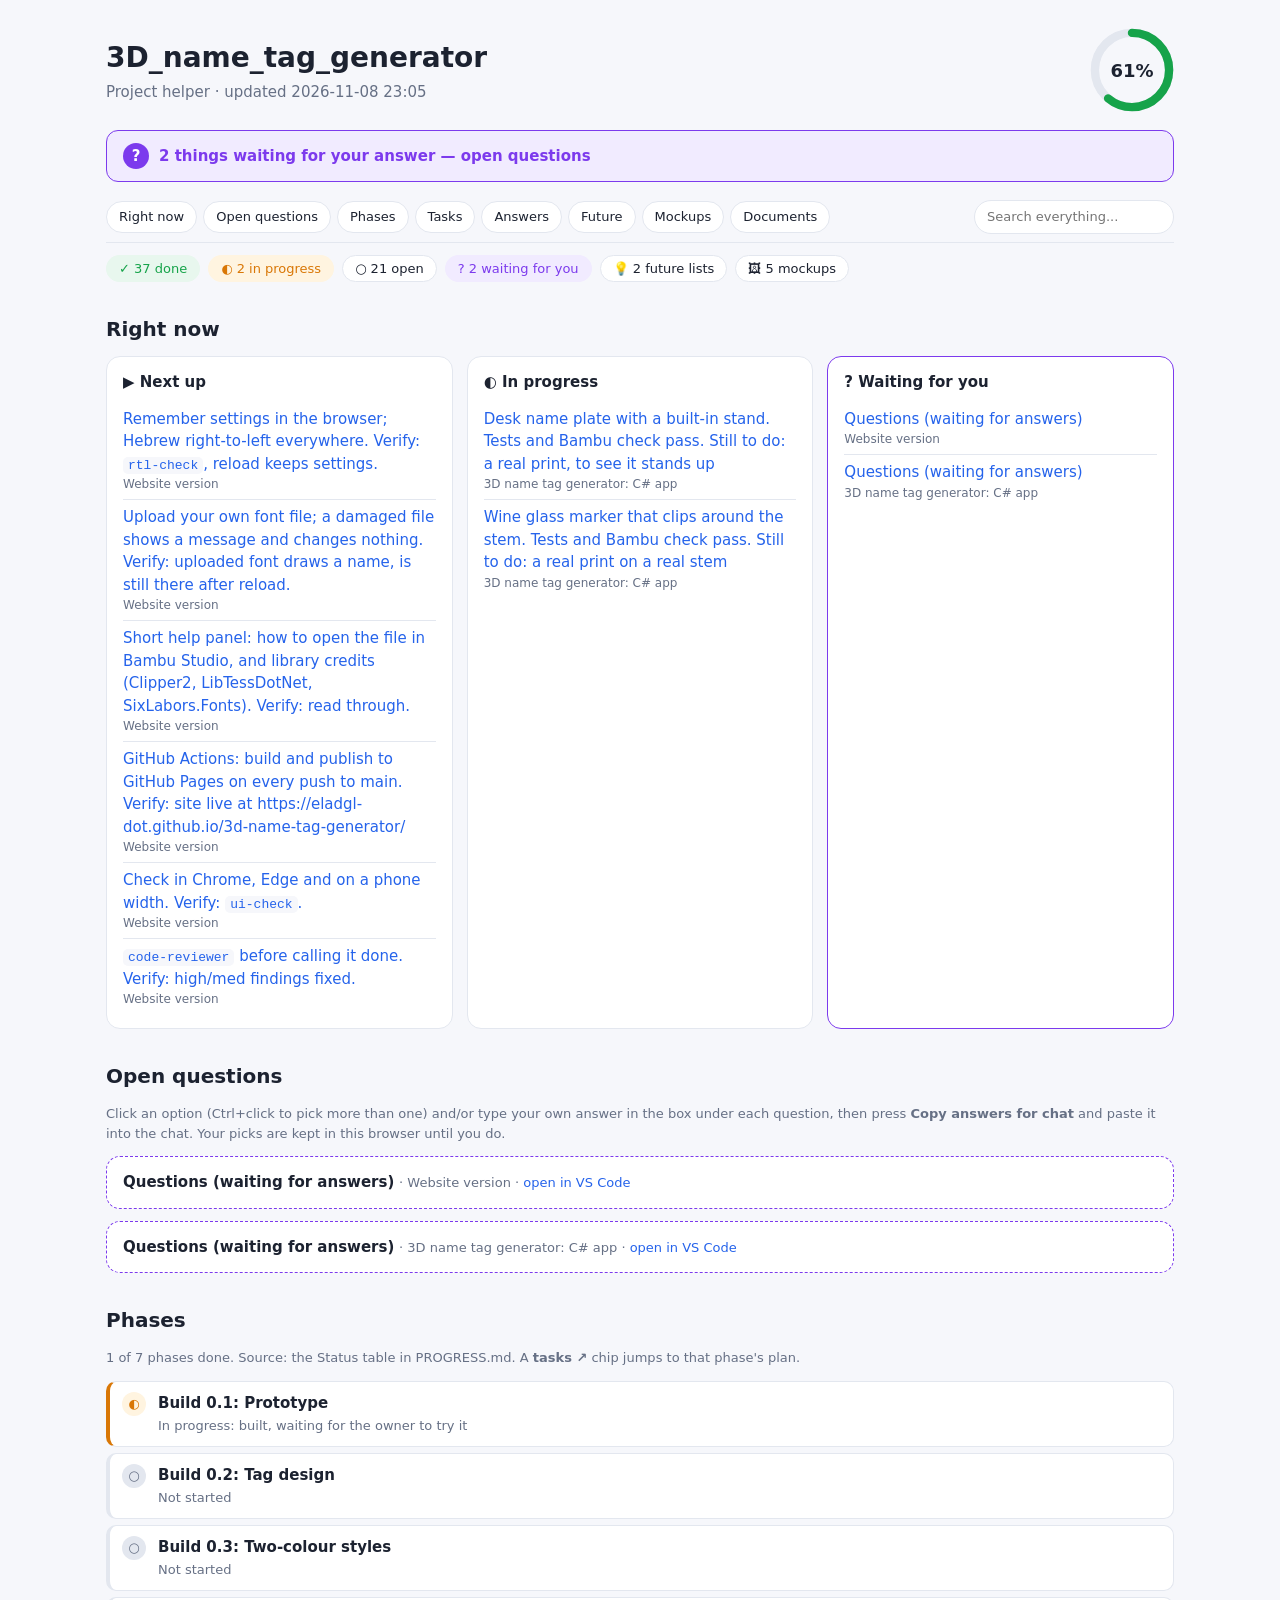
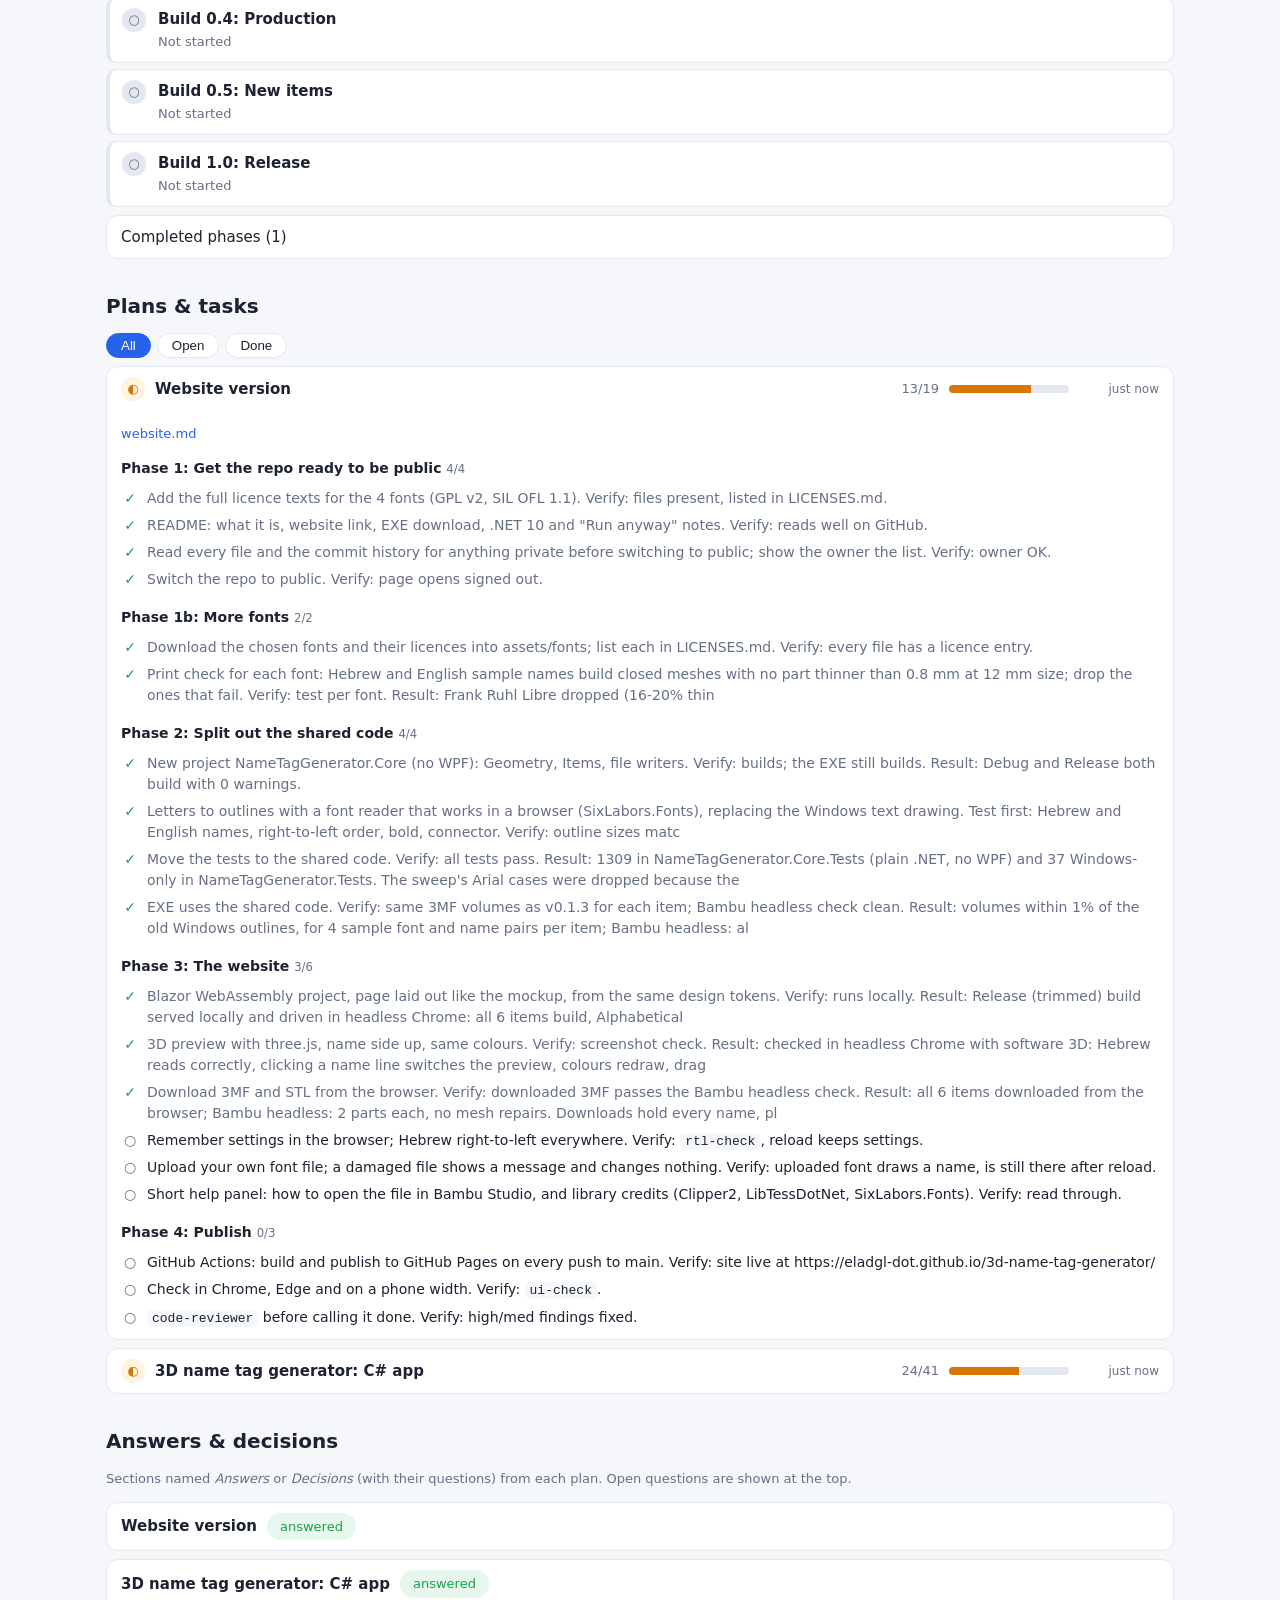
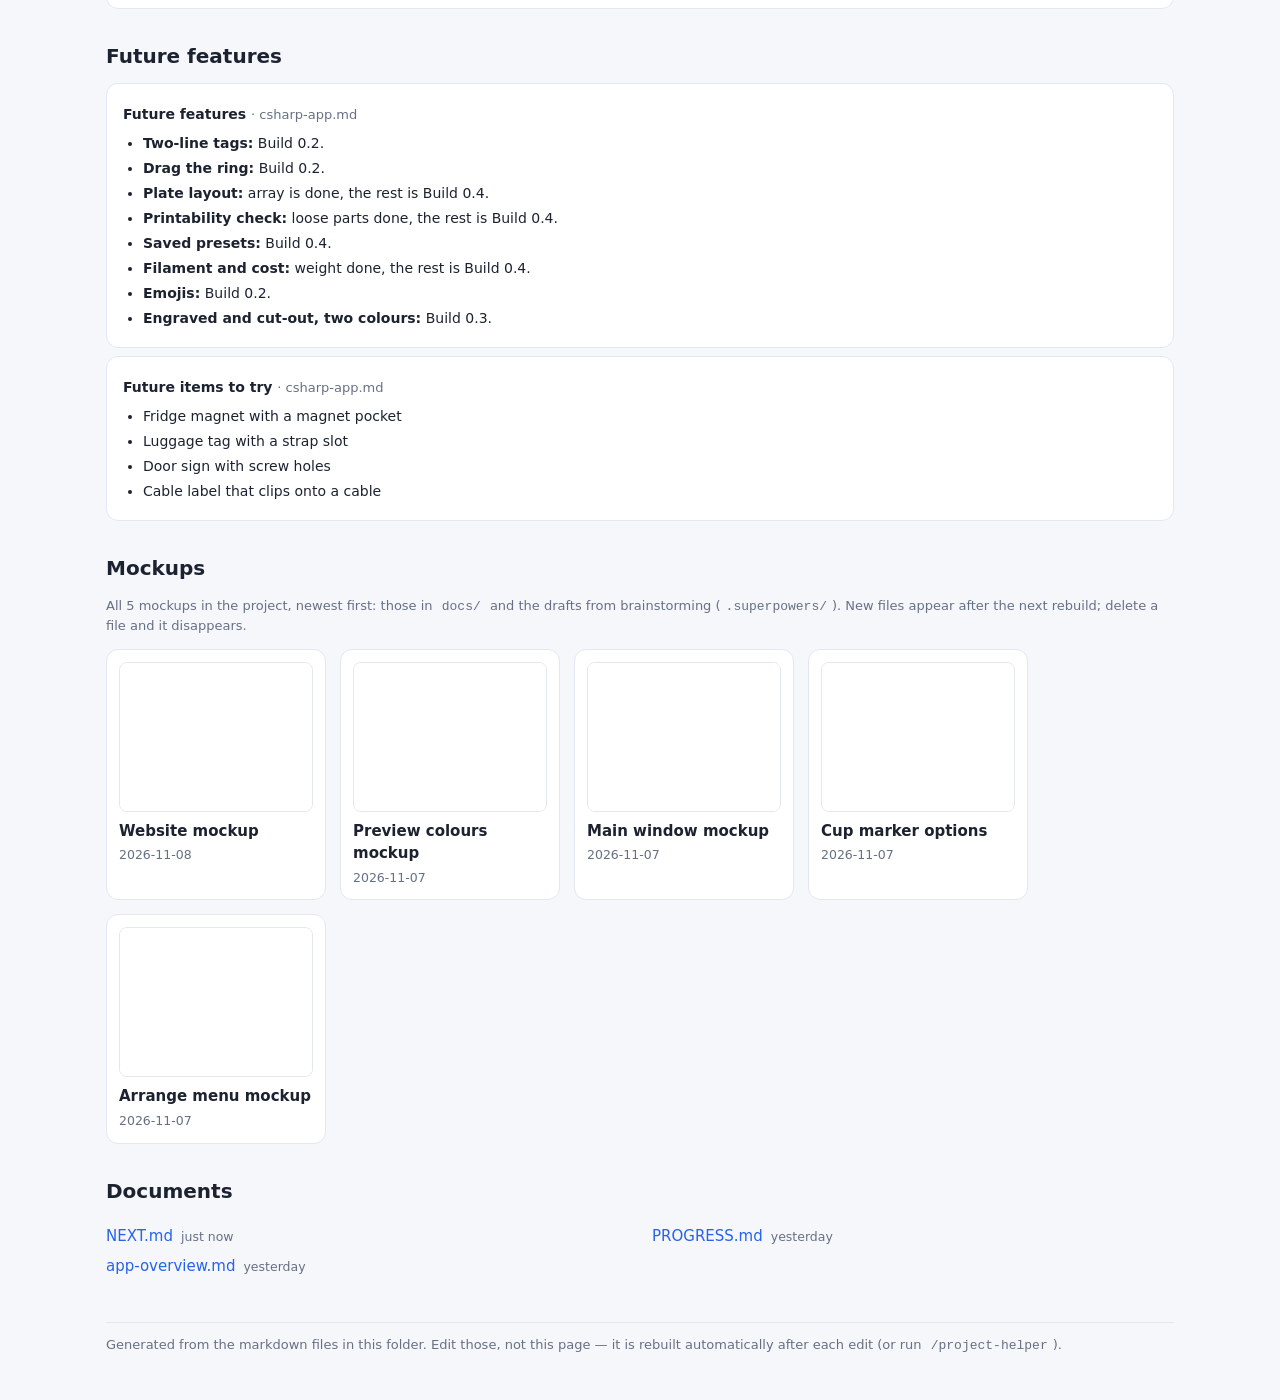
==== commit c4ed2846: "Add the website: page, 3D preview and file downloads New Blazor WebAssembly project, NameTagGenerato" ====
--- a/docs/Project helper.html
+++ b/docs/Project helper.html
@@ -52,11 +52,11 @@
 footer{margin-top:40px;color:var(--mute);font-size:13px;border-top:1px solid var(--line);padding-top:12px}
 @media(max-width:600px){.docs{columns:1}.bar{width:80px}.when{display:none}nav input{margin-left:0;width:100%}}
 </style></head><body data-f="all"><main>
-<header><div><h1>3D_name_tag_generator</h1><p class="sub">Project helper &middot; updated 2026-11-08 22:22</p></div><div class="ring" title="28 of 59 checklist items done"><svg viewBox="0 0 36 36"><circle cx="18" cy="18" r="15.9" class="rb"/><circle cx="18" cy="18" r="15.9" class="rf" stroke-dasharray="47 53"/></svg><b>47%</b></div></header>
+<header><div><h1>3D_name_tag_generator</h1><p class="sub">Project helper &middot; updated 2026-11-08 23:05</p></div><div class="ring" title="37 of 60 checklist items done"><svg viewBox="0 0 36 36"><circle cx="18" cy="18" r="15.9" class="rb"/><circle cx="18" cy="18" r="15.9" class="rf" stroke-dasharray="61 39"/></svg><b>61%</b></div></header>
 <a class="banner" href="#open-questions"><b>?</b> 2 things waiting for your answer &mdash; open questions</a>
 <nav><a href="#now">Right now</a><a href="#open-questions">Open questions</a><a href="#phases">Phases</a><a href="#plans">Tasks</a><a href="#qa">Answers</a><a href="#future">Future</a><a href="#mockups">Mockups</a><a href="#docs">Documents</a><input id="q" type="search" placeholder="Search everything..." aria-label="Search"></nav>
-<div class="chips"><span class="chip ok">✓ 28 done</span><span class="chip warn">◐ 3 in progress</span><span class="chip">○ 28 open</span><span class="chip ask">? 2 waiting for you</span><span class="chip">💡 2 future lists</span><span class="chip">🖼 5 mockups</span><span id="chg" class="chip chgc" hidden><span id="chgn"></span> changed since your last visit <button id="seen">Mark as seen</button></span><span id="mc" class="chip" hidden></span></div>
-<section id="now"><h2>Right now</h2><div class="cards3"><div class="card"><h3>▶ Next up</h3><ul class='tl'><li dir="auto"><a href="vscode://file/D:/New%20Projects/Local_AI_projects/3D_name_tag_generator/docs/plans/website.md:38" title="Open in VS Code">Switch the repo to public. Verify: page opens signed out.</a><small>Website version</small></li><li dir="auto"><a href="vscode://file/D:/New%20Projects/Local_AI_projects/3D_name_tag_generator/docs/plans/website.md:45" title="Open in VS Code">New project NameTagGenerator.Core (no WPF): Geometry, Items, file writers. Verify: builds; the EXE still builds.</a><small>Website version</small></li><li dir="auto"><a href="vscode://file/D:/New%20Projects/Local_AI_projects/3D_name_tag_generator/docs/plans/website.md:46" title="Open in VS Code">Letters to outlines with a font reader that works in a browser (SixLabors.Fonts), replacing the Windows text drawing. Test first: Hebrew and English n</a><small>Website version</small></li><li dir="auto"><a href="vscode://file/D:/New%20Projects/Local_AI_projects/3D_name_tag_generator/docs/plans/website.md:47" title="Open in VS Code">Move the tests to the shared code. Verify: all tests pass.</a><small>Website version</small></li><li dir="auto"><a href="vscode://file/D:/New%20Projects/Local_AI_projects/3D_name_tag_generator/docs/plans/website.md:48" title="Open in VS Code">EXE uses the shared code. Verify: same 3MF volumes as v0.1.3 for each item; Bambu headless check clean.</a><small>Website version</small></li><li dir="auto"><a href="vscode://file/D:/New%20Projects/Local_AI_projects/3D_name_tag_generator/docs/plans/website.md:51" title="Open in VS Code">Blazor WebAssembly project, page laid out like the mockup, from the same design tokens. Verify: runs locally.</a><small>Website version</small></li></ul></div><div class="card"><h3>◐ In progress</h3><ul class='tl'><li dir="auto"><a href="vscode://file/D:/New%20Projects/Local_AI_projects/3D_name_tag_generator/docs/plans/website.md:37" title="Open in VS Code">Read every file and the commit history for anything private before switching to public; show the owner the list. Verify: owner OK.</a><small>Website version</small></li><li dir="auto"><a href="vscode://file/D:/New%20Projects/Local_AI_projects/3D_name_tag_generator/docs/plans/csharp-app.md:126" title="Open in VS Code">Desk name plate with a built-in stand. Tests and Bambu check pass. Still to do: a real print, to see it stands up</a><small>3D name tag generator: C# app</small></li><li dir="auto"><a href="vscode://file/D:/New%20Projects/Local_AI_projects/3D_name_tag_generator/docs/plans/csharp-app.md:128" title="Open in VS Code">Wine glass marker that clips around the stem. Tests and Bambu check pass. Still to do: a real print on a real stem</a><small>3D name tag generator: C# app</small></li></ul></div><div class="card ask"><h3>? Waiting for you</h3><ul class='tl'><li dir="auto"><a href="#open-questions">Questions (waiting for answers)</a><small>Website version</small></li><li dir="auto"><a href="#open-questions">Questions (waiting for answers)</a><small>3D name tag generator: C# app</small></li></ul></div></div></section>
+<div class="chips"><span class="chip ok">✓ 37 done</span><span class="chip warn">◐ 2 in progress</span><span class="chip">○ 21 open</span><span class="chip ask">? 2 waiting for you</span><span class="chip">💡 2 future lists</span><span class="chip">🖼 5 mockups</span><span id="chg" class="chip chgc" hidden><span id="chgn"></span> changed since your last visit <button id="seen">Mark as seen</button></span><span id="mc" class="chip" hidden></span></div>
+<section id="now"><h2>Right now</h2><div class="cards3"><div class="card"><h3>▶ Next up</h3><ul class='tl'><li dir="auto"><a href="vscode://file/D:/New%20Projects/Local_AI_projects/3D_name_tag_generator/docs/plans/website.md:56" title="Open in VS Code">Remember settings in the browser; Hebrew right-to-left everywhere. Verify: <code>rtl-check</code>, reload keeps settings.</a><small>Website version</small></li><li dir="auto"><a href="vscode://file/D:/New%20Projects/Local_AI_projects/3D_name_tag_generator/docs/plans/website.md:57" title="Open in VS Code">Upload your own font file; a damaged file shows a message and changes nothing. Verify: uploaded font draws a name, is still there after reload.</a><small>Website version</small></li><li dir="auto"><a href="vscode://file/D:/New%20Projects/Local_AI_projects/3D_name_tag_generator/docs/plans/website.md:58" title="Open in VS Code">Short help panel: how to open the file in Bambu Studio, and library credits (Clipper2, LibTessDotNet, SixLabors.Fonts). Verify: read through.</a><small>Website version</small></li><li dir="auto"><a href="vscode://file/D:/New%20Projects/Local_AI_projects/3D_name_tag_generator/docs/plans/website.md:61" title="Open in VS Code">GitHub Actions: build and publish to GitHub Pages on every push to main. Verify: site live at https://eladgl-dot.github.io/3d-name-tag-generator/</a><small>Website version</small></li><li dir="auto"><a href="vscode://file/D:/New%20Projects/Local_AI_projects/3D_name_tag_generator/docs/plans/website.md:62" title="Open in VS Code">Check in Chrome, Edge and on a phone width. Verify: <code>ui-check</code>.</a><small>Website version</small></li><li dir="auto"><a href="vscode://file/D:/New%20Projects/Local_AI_projects/3D_name_tag_generator/docs/plans/website.md:63" title="Open in VS Code"><code>code-reviewer</code> before calling it done. Verify: high/med findings fixed.</a><small>Website version</small></li></ul></div><div class="card"><h3>◐ In progress</h3><ul class='tl'><li dir="auto"><a href="vscode://file/D:/New%20Projects/Local_AI_projects/3D_name_tag_generator/docs/plans/csharp-app.md:126" title="Open in VS Code">Desk name plate with a built-in stand. Tests and Bambu check pass. Still to do: a real print, to see it stands up</a><small>3D name tag generator: C# app</small></li><li dir="auto"><a href="vscode://file/D:/New%20Projects/Local_AI_projects/3D_name_tag_generator/docs/plans/csharp-app.md:128" title="Open in VS Code">Wine glass marker that clips around the stem. Tests and Bambu check pass. Still to do: a real print on a real stem</a><small>3D name tag generator: C# app</small></li></ul></div><div class="card ask"><h3>? Waiting for you</h3><ul class='tl'><li dir="auto"><a href="#open-questions">Questions (waiting for answers)</a><small>Website version</small></li><li dir="auto"><a href="#open-questions">Questions (waiting for answers)</a><small>3D name tag generator: C# app</small></li></ul></div></div></section>
 <section id="open-questions"><h2>Open questions</h2>
 <p class="muted">Click an option (Ctrl+click to pick more than one) and/or type your own answer in the box under each question, then press <b>Copy answers for chat</b> and paste it into the chat. Your picks are kept in this browser until you do.</p>
 <div class="qsec waiting"><b dir="auto">Questions (waiting for answers)</b> <small class="muted">&middot; Website version &middot; <a href="vscode://file/D:/New%20Projects/Local_AI_projects/3D_name_tag_generator/docs/plans/website.md:7">open in VS Code</a></small></div>
@@ -68,13 +68,12 @@
 <details><summary>Completed phases (1)</summary><ul class='phases'><li class="ph s done" data-k="ph:4a093bb6" data-h="doneb01f4f95"><span class="dot">✓</span><div><b dir="auto">Understand the old app and plan</b><p dir="auto">Done</p></div></li></ul></details>
 </section>
 <section id="plans"><h2>Plans &amp; tasks</h2><div class="filters"><button data-f="all" class="on">All</button><button data-f="open">Open</button><button data-f="done">Done</button></div>
-<details id="plan-website" class="plan doing" open data-k="plan:website" data-h="4/18"><summary><span class="dot doing">◐</span><span class="ptitle s" dir="auto">Website version</span><span class="pstat">4/18</span><div class="bar doing"><i style="width:22%"></i></div><span class="when">just now</span></summary><p class="muted"><a href="vscode://file/D:/New%20Projects/Local_AI_projects/3D_name_tag_generator/docs/plans/website.md">website.md</a></p><h4 dir="auto">Phase 1: Get the repo ready to be public <small>2/4</small></h4><ul class="tasks"><li class="task s done" dir="auto" data-k="t:website:c22af869" data-h="done"><span class="ic">✓</span><a href="vscode://file/D:/New%20Projects/Local_AI_projects/3D_name_tag_generator/docs/plans/website.md:35">Add the full licence texts for the 4 fonts (GPL v2, SIL OFL 1.1). Verify: files present, listed in LICENSES.md.</a></li><li class="task s done" dir="auto" data-k="t:website:60e4157f" data-h="done"><span class="ic">✓</span><a href="vscode://file/D:/New%20Projects/Local_AI_projects/3D_name_tag_generator/docs/plans/website.md:36">README: what it is, website link, EXE download, .NET 10 and &quot;Run anyway&quot; notes. Verify: reads well on GitHub.</a></li><li class="task s doing" dir="auto" data-k="t:website:63293988" data-h="doing"><span class="ic">◐</span><a href="vscode://file/D:/New%20Projects/Local_AI_projects/3D_name_tag_generator/docs/plans/website.md:37">Read every file and the commit history for anything private before switching to public; show the owner the list. Verify: owner OK.</a></li><li class="task s open" dir="auto" data-k="t:website:551575eb" data-h="open"><span class="ic">○</span><a href="vscode://file/D:/New%20Projects/Local_AI_projects/3D_name_tag_generator/docs/plans/website.md:38">Switch the repo to public. Verify: page opens signed out.</a></li></ul><h4 dir="auto">Phase 1b: More fonts <small>2/2</small></h4><ul class="tasks"><li class="task s done" dir="auto" data-k="t:website:7435f222" data-h="done"><span class="ic">✓</span><a href="vscode://file/D:/New%20Projects/Local_AI_projects/3D_name_tag_generator/docs/plans/website.md:41">Download the chosen fonts and their licences into assets/fonts; list each in LICENSES.md. Verify: every file has a licence entry.</a></li><li class="task s done" dir="auto" data-k="t:website:e79522e4" data-h="done"><span class="ic">✓</span><a href="vscode://file/D:/New%20Projects/Local_AI_projects/3D_name_tag_generator/docs/plans/website.md:42">Print check for each font: Hebrew and English sample names build closed meshes with no part thinner than 0.8 mm at 12 mm size; drop the ones that fail. Verify: test per font. Result: Frank Ruhl Libre dropped (16-20% thin</a></li></ul><h4 dir="auto">Phase 2: Split out the shared code <small>0/4</small></h4><ul class="tasks"><li class="task s open" dir="auto" data-k="t:website:f6de052b" data-h="open"><span class="ic">○</span><a href="vscode://file/D:/New%20Projects/Local_AI_projects/3D_name_tag_generator/docs/plans/website.md:45">New project NameTagGenerator.Core (no WPF): Geometry, Items, file writers. Verify: builds; the EXE still builds.</a></li><li class="task s open" dir="auto" data-k="t:website:6268f497" data-h="open"><span class="ic">○</span><a href="vscode://file/D:/New%20Projects/Local_AI_projects/3D_name_tag_generator/docs/plans/website.md:46">Letters to outlines with a font reader that works in a browser (SixLabors.Fonts), replacing the Windows text drawing. Test first: Hebrew and English names, right-to-left order, bold, connector. Verify: outline sizes matc</a></li><li class="task s open" dir="auto" data-k="t:website:6ed72a12" data-h="open"><span class="ic">○</span><a href="vscode://file/D:/New%20Projects/Local_AI_projects/3D_name_tag_generator/docs/plans/website.md:47">Move the tests to the shared code. Verify: all tests pass.</a></li><li class="task s open" dir="auto" data-k="t:website:b070ad4b" data-h="open"><span class="ic">○</span><a href="vscode://file/D:/New%20Projects/Local_AI_projects/3D_name_tag_generator/docs/plans/website.md:48">EXE uses the shared code. Verify: same 3MF volumes as v0.1.3 for each item; Bambu headless check clean.</a></li></ul><h4 dir="auto">Phase 3: The website <small>0/5</small></h4><ul class="tasks"><li class="task s open" dir="auto" data-k="t:website:3232e1bc" data-h="open"><span class="ic">○</span><a href="vscode://file/D:/New%20Projects/Local_AI_projects/3D_name_tag_generator/docs/plans/website.md:51">Blazor WebAssembly project, page laid out like the mockup, from the same design tokens. Verify: runs locally.</a></li><li class="task s open" dir="auto" data-k="t:website:2709762c" data-h="open"><span class="ic">○</span><a href="vscode://file/D:/New%20Projects/Local_AI_projects/3D_name_tag_generator/docs/plans/website.md:52">3D preview with three.js, name side up, same colours. Verify: screenshot check.</a></li><li class="task s open" dir="auto" data-k="t:website:6b7cbad3" data-h="open"><span class="ic">○</span><a href="vscode://file/D:/New%20Projects/Local_AI_projects/3D_name_tag_generator/docs/plans/website.md:53">Download 3MF and STL from the browser. Verify: downloaded 3MF passes the Bambu headless check.</a></li><li class="task s open" dir="auto" data-k="t:website:fac5d5b9" data-h="open"><span class="ic">○</span><a href="vscode://file/D:/New%20Projects/Local_AI_projects/3D_name_tag_generator/docs/plans/website.md:54">Remember settings in the browser; Hebrew right-to-left everywhere. Verify: <code>rtl-check</code>, reload keeps settings.</a></li><li class="task s open" dir="auto" data-k="t:website:f535fe25" data-h="open"><span class="ic">○</span><a href="vscode://file/D:/New%20Projects/Local_AI_projects/3D_name_tag_generator/docs/plans/website.md:55">Short help panel: how to open the file in Bambu Studio. Verify: read through.</a></li></ul><h4 dir="auto">Phase 4: Publish <small>0/3</small></h4><ul class="tasks"><li class="task s open" dir="auto" data-k="t:website:1bf8db0e" data-h="open"><span class="ic">○</span><a href="vscode://file/D:/New%20Projects/Local_AI_projects/3D_name_tag_generator/docs/plans/website.md:58">GitHub Actions: build and publish to GitHub Pages on every push to main. Verify: site live at https://eladgl-dot.github.io/3d-name-tag-generator/</a></li><li class="task s open" dir="auto" data-k="t:website:7120be0f" data-h="open"><span class="ic">○</span><a href="vscode://file/D:/New%20Projects/Local_AI_projects/3D_name_tag_generator/docs/plans/website.md:59">Check in Chrome, Edge and on a phone width. Verify: <code>ui-check</code>.</a></li><li class="task s open" dir="auto" data-k="t:website:16bac7fd" data-h="open"><span class="ic">○</span><a href="vscode://file/D:/New%20Projects/Local_AI_projects/3D_name_tag_generator/docs/plans/website.md:60"><code>code-reviewer</code> before calling it done. Verify: high/med findings fixed.</a></li></ul></details>
+<details id="plan-website" class="plan doing" open data-k="plan:website" data-h="13/19"><summary><span class="dot doing">◐</span><span class="ptitle s" dir="auto">Website version</span><span class="pstat">13/19</span><div class="bar doing"><i style="width:68%"></i></div><span class="when">just now</span></summary><p class="muted"><a href="vscode://file/D:/New%20Projects/Local_AI_projects/3D_name_tag_generator/docs/plans/website.md">website.md</a></p><h4 dir="auto">Phase 1: Get the repo ready to be public <small>4/4</small></h4><ul class="tasks"><li class="task s done" dir="auto" data-k="t:website:c22af869" data-h="done"><span class="ic">✓</span><a href="vscode://file/D:/New%20Projects/Local_AI_projects/3D_name_tag_generator/docs/plans/website.md:35">Add the full licence texts for the 4 fonts (GPL v2, SIL OFL 1.1). Verify: files present, listed in LICENSES.md.</a></li><li class="task s done" dir="auto" data-k="t:website:60e4157f" data-h="done"><span class="ic">✓</span><a href="vscode://file/D:/New%20Projects/Local_AI_projects/3D_name_tag_generator/docs/plans/website.md:36">README: what it is, website link, EXE download, .NET 10 and &quot;Run anyway&quot; notes. Verify: reads well on GitHub.</a></li><li class="task s done" dir="auto" data-k="t:website:63293988" data-h="done"><span class="ic">✓</span><a href="vscode://file/D:/New%20Projects/Local_AI_projects/3D_name_tag_generator/docs/plans/website.md:37">Read every file and the commit history for anything private before switching to public; show the owner the list. Verify: owner OK.</a></li><li class="task s done" dir="auto" data-k="t:website:551575eb" data-h="done"><span class="ic">✓</span><a href="vscode://file/D:/New%20Projects/Local_AI_projects/3D_name_tag_generator/docs/plans/website.md:38">Switch the repo to public. Verify: page opens signed out.</a></li></ul><h4 dir="auto">Phase 1b: More fonts <small>2/2</small></h4><ul class="tasks"><li class="task s done" dir="auto" data-k="t:website:7435f222" data-h="done"><span class="ic">✓</span><a href="vscode://file/D:/New%20Projects/Local_AI_projects/3D_name_tag_generator/docs/plans/website.md:41">Download the chosen fonts and their licences into assets/fonts; list each in LICENSES.md. Verify: every file has a licence entry.</a></li><li class="task s done" dir="auto" data-k="t:website:e79522e4" data-h="done"><span class="ic">✓</span><a href="vscode://file/D:/New%20Projects/Local_AI_projects/3D_name_tag_generator/docs/plans/website.md:42">Print check for each font: Hebrew and English sample names build closed meshes with no part thinner than 0.8 mm at 12 mm size; drop the ones that fail. Verify: test per font. Result: Frank Ruhl Libre dropped (16-20% thin</a></li></ul><h4 dir="auto">Phase 2: Split out the shared code <small>4/4</small></h4><ul class="tasks"><li class="task s done" dir="auto" data-k="t:website:f6de052b" data-h="done"><span class="ic">✓</span><a href="vscode://file/D:/New%20Projects/Local_AI_projects/3D_name_tag_generator/docs/plans/website.md:45">New project NameTagGenerator.Core (no WPF): Geometry, Items, file writers. Verify: builds; the EXE still builds. Result: Debug and Release both build with 0 warnings.</a></li><li class="task s done" dir="auto" data-k="t:website:6268f497" data-h="done"><span class="ic">✓</span><a href="vscode://file/D:/New%20Projects/Local_AI_projects/3D_name_tag_generator/docs/plans/website.md:46">Letters to outlines with a font reader that works in a browser (SixLabors.Fonts), replacing the Windows text drawing. Test first: Hebrew and English names, right-to-left order, bold, connector. Verify: outline sizes matc</a></li><li class="task s done" dir="auto" data-k="t:website:b7c839a4" data-h="done"><span class="ic">✓</span><a href="vscode://file/D:/New%20Projects/Local_AI_projects/3D_name_tag_generator/docs/plans/website.md:47">Move the tests to the shared code. Verify: all tests pass. Result: 1309 in NameTagGenerator.Core.Tests (plain .NET, no WPF) and 37 Windows-only in NameTagGenerator.Tests. The sweep&#x27;s Arial cases were dropped because the </a></li><li class="task s done" dir="auto" data-k="t:website:b070ad4b" data-h="done"><span class="ic">✓</span><a href="vscode://file/D:/New%20Projects/Local_AI_projects/3D_name_tag_generator/docs/plans/website.md:48">EXE uses the shared code. Verify: same 3MF volumes as v0.1.3 for each item; Bambu headless check clean. Result: volumes within 1% of the old Windows outlines, for 4 sample font and name pairs per item; Bambu headless: al</a></li></ul><h4 dir="auto">Phase 3: The website <small>3/6</small></h4><ul class="tasks"><li class="task s done" dir="auto" data-k="t:website:3232e1bc" data-h="done"><span class="ic">✓</span><a href="vscode://file/D:/New%20Projects/Local_AI_projects/3D_name_tag_generator/docs/plans/website.md:53">Blazor WebAssembly project, page laid out like the mockup, from the same design tokens. Verify: runs locally. Result: Release (trimmed) build served locally and driven in headless Chrome: all 6 items build, Alphabetical </a></li><li class="task s done" dir="auto" data-k="t:website:db93aad0" data-h="done"><span class="ic">✓</span><a href="vscode://file/D:/New%20Projects/Local_AI_projects/3D_name_tag_generator/docs/plans/website.md:54">3D preview with three.js, name side up, same colours. Verify: screenshot check. Result: checked in headless Chrome with software 3D: Hebrew reads correctly, clicking a name line switches the preview, colours redraw, drag</a></li><li class="task s done" dir="auto" data-k="t:website:6b7cbad3" data-h="done"><span class="ic">✓</span><a href="vscode://file/D:/New%20Projects/Local_AI_projects/3D_name_tag_generator/docs/plans/website.md:55">Download 3MF and STL from the browser. Verify: downloaded 3MF passes the Bambu headless check. Result: all 6 items downloaded from the browser; Bambu headless: 2 parts each, no mesh repairs. Downloads hold every name, pl</a></li><li class="task s open" dir="auto" data-k="t:website:fac5d5b9" data-h="open"><span class="ic">○</span><a href="vscode://file/D:/New%20Projects/Local_AI_projects/3D_name_tag_generator/docs/plans/website.md:56">Remember settings in the browser; Hebrew right-to-left everywhere. Verify: <code>rtl-check</code>, reload keeps settings.</a></li><li class="task s open" dir="auto" data-k="t:website:2ea7006d" data-h="open"><span class="ic">○</span><a href="vscode://file/D:/New%20Projects/Local_AI_projects/3D_name_tag_generator/docs/plans/website.md:57">Upload your own font file; a damaged file shows a message and changes nothing. Verify: uploaded font draws a name, is still there after reload.</a></li><li class="task s open" dir="auto" data-k="t:website:85466c1c" data-h="open"><span class="ic">○</span><a href="vscode://file/D:/New%20Projects/Local_AI_projects/3D_name_tag_generator/docs/plans/website.md:58">Short help panel: how to open the file in Bambu Studio, and library credits (Clipper2, LibTessDotNet, SixLabors.Fonts). Verify: read through.</a></li></ul><h4 dir="auto">Phase 4: Publish <small>0/3</small></h4><ul class="tasks"><li class="task s open" dir="auto" data-k="t:website:1bf8db0e" data-h="open"><span class="ic">○</span><a href="vscode://file/D:/New%20Projects/Local_AI_projects/3D_name_tag_generator/docs/plans/website.md:61">GitHub Actions: build and publish to GitHub Pages on every push to main. Verify: site live at https://eladgl-dot.github.io/3d-name-tag-generator/</a></li><li class="task s open" dir="auto" data-k="t:website:7120be0f" data-h="open"><span class="ic">○</span><a href="vscode://file/D:/New%20Projects/Local_AI_projects/3D_name_tag_generator/docs/plans/website.md:62">Check in Chrome, Edge and on a phone width. Verify: <code>ui-check</code>.</a></li><li class="task s open" dir="auto" data-k="t:website:16bac7fd" data-h="open"><span class="ic">○</span><a href="vscode://file/D:/New%20Projects/Local_AI_projects/3D_name_tag_generator/docs/plans/website.md:63"><code>code-reviewer</code> before calling it done. Verify: high/med findings fixed.</a></li></ul></details>
 <details id="plan-csharp-app" class="plan doing" data-k="plan:csharp-app" data-h="24/41"><summary><span class="dot doing">◐</span><span class="ptitle s" dir="auto">3D name tag generator: C# app</span><span class="pstat">24/41</span><div class="bar doing"><i style="width:58%"></i></div><span class="when">just now</span></summary><p class="muted"><a href="vscode://file/D:/New%20Projects/Local_AI_projects/3D_name_tag_generator/docs/plans/csharp-app.md">csharp-app.md</a></p><h4 dir="auto">Build 0.1: Prototype (done) <small>13/13</small></h4><ul class="tasks"><li class="task s done" dir="auto" data-k="t:csharp-app:cec4bb4c" data-h="done"><span class="ic">✓</span><a href="vscode://file/D:/New%20Projects/Local_AI_projects/3D_name_tag_generator/docs/plans/csharp-app.md:82">.NET 10 WPF single-file publish. Verified: one EXE, 657 KB</a></li><li class="task s done" dir="auto" data-k="t:csharp-app:a0179eaa" data-h="done"><span class="ic">✓</span><a href="vscode://file/D:/New%20Projects/Local_AI_projects/3D_name_tag_generator/docs/plans/csharp-app.md:83">Logo in the EXE and window. Verified in the title bar</a></li><li class="task s done" dir="auto" data-k="t:csharp-app:bc9a8807" data-h="done"><span class="ic">✓</span><a href="vscode://file/D:/New%20Projects/Local_AI_projects/3D_name_tag_generator/docs/plans/csharp-app.md:84">Hebrew text to outlines, correct order. Verified by test: first letter on the right</a></li><li class="task s done" dir="auto" data-k="t:csharp-app:7c9b0329" data-h="done"><span class="ic">✓</span><a href="vscode://file/D:/New%20Projects/Local_AI_projects/3D_name_tag_generator/docs/plans/csharp-app.md:85">Closed meshes. Verified: 216 tests, including every item with every bundled font, 6 names, solid and hollow</a></li><li class="task s done" dir="auto" data-k="t:csharp-app:7ebc360a" data-h="done"><span class="ic">✓</span><a href="vscode://file/D:/New%20Projects/Local_AI_projects/3D_name_tag_generator/docs/plans/csharp-app.md:86">Keychain, pencil top, bookmark as one class each, listed automatically. Verified by tests and screenshots</a></li><li class="task s done" dir="auto" data-k="t:csharp-app:aace6541" data-h="done"><span class="ic">✓</span><a href="vscode://file/D:/New%20Projects/Local_AI_projects/3D_name_tag_generator/docs/plans/csharp-app.md:87">Real 3D preview: rotate, zoom, pan, two colours. Verified by screenshots; mouse dragging not exercised by a person yet</a></li><li class="task s done" dir="auto" data-k="t:csharp-app:b80562d7" data-h="done"><span class="ic">✓</span><a href="vscode://file/D:/New%20Projects/Local_AI_projects/3D_name_tag_generator/docs/plans/csharp-app.md:88">Array: columns, auto-fit, gaps, plate size, plate shown, warning when too big. Verified by tests and screenshots</a></li><li class="task s done" dir="auto" data-k="t:csharp-app:8be11ab9" data-h="done"><span class="ic">✓</span><a href="vscode://file/D:/New%20Projects/Local_AI_projects/3D_name_tag_generator/docs/plans/csharp-app.md:89">Fonts from the PC, Hebrew first, 4 built in, Add font file. Listing and built-in fonts verified; Add font file not exercised yet</a></li><li class="task s done" dir="auto" data-k="t:csharp-app:90bae85c" data-h="done"><span class="ic">✓</span><a href="vscode://file/D:/New%20Projects/Local_AI_projects/3D_name_tag_generator/docs/plans/csharp-app.md:90">Help menu with 8 topics and F1. Verified one topic opens from the menu</a></li><li class="task s done" dir="auto" data-k="t:csharp-app:93b56e8b" data-h="done"><span class="ic">✓</span><a href="vscode://file/D:/New%20Projects/Local_AI_projects/3D_name_tag_generator/docs/plans/csharp-app.md:91">Save STL or 3MF, with the pop-up for several names. Pop-up verified; file writing verified by tests; the file dialogs not exercised by a person yet</a></li><li class="task s done" dir="auto" data-k="t:csharp-app:f0be8e8a" data-h="done"><span class="ic">✓</span><a href="vscode://file/D:/New%20Projects/Local_AI_projects/3D_name_tag_generator/docs/plans/csharp-app.md:92">3MF with two parts on two filaments. Verified: Bambu Studio&#x27;s own loader reports 2 parts and zero mesh errors for all items and an array</a></li><li class="task s done" dir="auto" data-k="t:csharp-app:8ec189e5" data-h="done"><span class="ic">✓</span><a href="vscode://file/D:/New%20Projects/Local_AI_projects/3D_name_tag_generator/docs/plans/csharp-app.md:93">Send to Bambu Studio button. Verified by the owner: it works</a></li><li class="task s done" dir="auto" data-k="t:csharp-app:d04f8206" data-h="done"><span class="ic">✓</span><a href="vscode://file/D:/New%20Projects/Local_AI_projects/3D_name_tag_generator/docs/plans/csharp-app.md:94">Partial features: loose-part warning, solid PETG weight, remembers settings</a></li></ul><h4 dir="auto">Build 0.1.1: Memory error and preview colours <small>10/10</small></h4><ul class="tasks"><li class="task s done" dir="auto" data-k="t:csharp-app:4de995e3" data-h="done"><span class="ic">✓</span><a href="vscode://file/D:/New%20Projects/Local_AI_projects/3D_name_tag_generator/docs/plans/csharp-app.md:97">Try to reproduce the memory error. Not reproduced: 1,500 rebuilds and 3,000 rotations stayed flat at about 120 MB, with no handle growth</a></li><li class="task s done" dir="auto" data-k="t:csharp-app:997b0d55" data-h="done"><span class="ic">✓</span><a href="vscode://file/D:/New%20Projects/Local_AI_projects/3D_name_tag_generator/docs/plans/csharp-app.md:98">Crash log with the full error and memory figures. Verified: 5 tests, and a real error wrote <code>crash.log</code></a></li><li class="task s done" dir="auto" data-k="t:csharp-app:ec838999" data-h="done"><span class="ic">✓</span><a href="vscode://file/D:/New%20Projects/Local_AI_projects/3D_name_tag_generator/docs/plans/csharp-app.md:99">On a memory error, the preview switches to software drawing and the app keeps going. Verified with a thrown error: one pop-up, new model drawn. Whether it cures the real failure is unknown</a></li><li class="task s done" dir="auto" data-k="t:csharp-app:1b0a6fd1" data-h="done"><span class="ic">✓</span><a href="vscode://file/D:/New%20Projects/Local_AI_projects/3D_name_tag_generator/docs/plans/csharp-app.md:100">Check the real app sitting idle. Verified over 9 minutes: 171 MB throughout, handles did not grow, no CPU use. A multi-hour idle run was not done</a></li><li class="task s done" dir="auto" data-k="t:csharp-app:fda9c6af" data-h="done"><span class="ic">✓</span><a href="vscode://file/D:/New%20Projects/Local_AI_projects/3D_name_tag_generator/docs/plans/csharp-app.md:101">Colour choice for base and letters, preview only, remembered. Mockup approved: preview colours. Verified: palette, swap and Any colour dialog</a></li><li class="task s done" dir="auto" data-k="t:csharp-app:cf5fc154" data-h="done"><span class="ic">✓</span><a href="vscode://file/D:/New%20Projects/Local_AI_projects/3D_name_tag_generator/docs/plans/csharp-app.md:102">Fill gaps between letters, on every item, with a setting. Verified: tests on the owner&#x27;s 3 names, picture compared</a></li><li class="task s done" dir="auto" data-k="t:csharp-app:b364051b" data-h="done"><span class="ic">✓</span><a href="vscode://file/D:/New%20Projects/Local_AI_projects/3D_name_tag_generator/docs/plans/csharp-app.md:103">Bookmark clip joined solidly under every name, with slits starting at the same distance below it. Verified: tests and picture. Clip length now counts from under the name</a></li><li class="task s done" dir="auto" data-k="t:csharp-app:7815ef07" data-h="done"><span class="ic">✓</span><a href="vscode://file/D:/New%20Projects/Local_AI_projects/3D_name_tag_generator/docs/plans/csharp-app.md:104">Refit the view when the item or the This name / All names view changes. Found by <code>ui-check</code>. Item switching ran, but the zoom fix was not seen after a manual zoom</a></li><li class="task s done" dir="auto" data-k="t:csharp-app:276c6a61" data-h="done"><span class="ic">✓</span><a href="vscode://file/D:/New%20Projects/Local_AI_projects/3D_name_tag_generator/docs/plans/csharp-app.md:105">Mouse wheel over a closed list no longer changes it. Found by <code>ui-check</code>. Verified by a direct test; panel scrolling past the list not tried by a person</a></li><li class="task s done" dir="auto" data-k="t:csharp-app:4e28de6" data-h="done"><span class="ic">✓</span><a href="vscode://file/D:/New%20Projects/Local_AI_projects/3D_name_tag_generator/docs/plans/csharp-app.md:106">Arrange button and pop-up menu in the bar above the preview. Mockup approved: arrange menu. Verified: 444 tests, and <code>ui-check</code> on the real window for shapes, Columns box, order</a></li></ul><h4 dir="auto">Build 0.2: Tag design <small>0/4</small></h4><ul class="tasks"><li class="task s open" dir="auto" data-k="t:csharp-app:c541a478" data-h="open"><span class="ic">○</span><a href="vscode://file/D:/New%20Projects/Local_AI_projects/3D_name_tag_generator/docs/plans/csharp-app.md:109">Two-line tags on one base, like the photo. Verify: tests plus compare with the photo</a></li><li class="task s open" dir="auto" data-k="t:csharp-app:32c2340" data-h="open"><span class="ic">○</span><a href="vscode://file/D:/New%20Projects/Local_AI_projects/3D_name_tag_generator/docs/plans/csharp-app.md:110">Drag the ring in the preview, including the small corner loop. Verify: position saved, tag stays one piece</a></li><li class="task s open" dir="auto" data-k="t:csharp-app:752681ff" data-h="open"><span class="ic">○</span><a href="vscode://file/D:/New%20Projects/Local_AI_projects/3D_name_tag_generator/docs/plans/csharp-app.md:111">Emojis beside the name. Verify: several emojis give closed meshes</a></li><li class="task s open" dir="auto" data-k="t:csharp-app:afca27ba" data-h="open"><span class="ic">○</span><a href="vscode://file/D:/New%20Projects/Local_AI_projects/3D_name_tag_generator/docs/plans/csharp-app.md:112">Custom connector text. Verify: test</a></li></ul><h4 dir="auto">Build 0.3: Two-colour styles <small>0/3</small></h4><ul class="tasks"><li class="task s open" dir="auto" data-k="t:csharp-app:6466d7c7" data-h="open"><span class="ic">○</span><a href="vscode://file/D:/New%20Projects/Local_AI_projects/3D_name_tag_generator/docs/plans/csharp-app.md:115">Engraved inlay: letters set flush into the base, in the second colour. Verify: parts fit with no overlap, closed meshes</a></li><li class="task s open" dir="auto" data-k="t:csharp-app:d33002fe" data-h="open"><span class="ic">○</span><a href="vscode://file/D:/New%20Projects/Local_AI_projects/3D_name_tag_generator/docs/plans/csharp-app.md:116">Cut-out: letters cut through the base with a second-colour backing. Verify: closed meshes, Bambu check</a></li><li class="task s open" dir="auto" data-k="t:csharp-app:fbac8847" data-h="open"><span class="ic">○</span><a href="vscode://file/D:/New%20Projects/Local_AI_projects/3D_name_tag_generator/docs/plans/csharp-app.md:117">Style choice per item. Verify: each item with each style</a></li></ul><h4 dir="auto">Build 0.4: Production <small>0/4</small></h4><ul class="tasks"><li class="task s open" dir="auto" data-k="t:csharp-app:5747a472" data-h="open"><span class="ic">○</span><a href="vscode://file/D:/New%20Projects/Local_AI_projects/3D_name_tag_generator/docs/plans/csharp-app.md:120">Plate layout: printer presets, spill onto more plates, each plate as a Bambu plate. Verify: long list splits correctly</a></li><li class="task s open" dir="auto" data-k="t:csharp-app:5e619afe" data-h="open"><span class="ic">○</span><a href="vscode://file/D:/New%20Projects/Local_AI_projects/3D_name_tag_generator/docs/plans/csharp-app.md:121">Full printability check: thin walls and weak ring, shown on the model. Verify: test shapes trigger each warning</a></li><li class="task s open" dir="auto" data-k="t:csharp-app:abcbdefc" data-h="open"><span class="ic">○</span><a href="vscode://file/D:/New%20Projects/Local_AI_projects/3D_name_tag_generator/docs/plans/csharp-app.md:122">Saved presets. Verify: save, load, survive restart</a></li><li class="task s open" dir="auto" data-k="t:csharp-app:d722ec17" data-h="open"><span class="ic">○</span><a href="vscode://file/D:/New%20Projects/Local_AI_projects/3D_name_tag_generator/docs/plans/csharp-app.md:123">Filament settings and cost, PETG default, price per kg. Verify: compare with a Bambu slice</a></li></ul><h4 dir="auto">Build 0.5: New items <small>1/3</small></h4><ul class="tasks"><li class="task s doing" dir="auto" data-k="t:csharp-app:ca549ba8" data-h="doing"><span class="ic">◐</span><a href="vscode://file/D:/New%20Projects/Local_AI_projects/3D_name_tag_generator/docs/plans/csharp-app.md:126">Desk name plate with a built-in stand. Tests and Bambu check pass. Still to do: a real print, to see it stands up</a></li><li class="task s done" dir="auto" data-k="t:csharp-app:58f3d260" data-h="done"><span class="ic">✓</span><a href="vscode://file/D:/New%20Projects/Local_AI_projects/3D_name_tag_generator/docs/plans/csharp-app.md:127">Cup marker: rebuilt as a saddle along the rim (owner chose A). Tests and Bambu check pass (2 parts, no mesh errors). Owner printed it on 2026-11-07: &quot;printed and looks great!&quot;</a></li><li class="task s doing" dir="auto" data-k="t:csharp-app:229add7e" data-h="doing"><span class="ic">◐</span><a href="vscode://file/D:/New%20Projects/Local_AI_projects/3D_name_tag_generator/docs/plans/csharp-app.md:128">Wine glass marker that clips around the stem. Tests and Bambu check pass. Still to do: a real print on a real stem</a></li></ul><h4 dir="auto">Build 1.0: Release <small>0/4</small></h4><ul class="tasks"><li class="task s open" dir="auto" data-k="t:csharp-app:e92a9628" data-h="open"><span class="ic">○</span><a href="vscode://file/D:/New%20Projects/Local_AI_projects/3D_name_tag_generator/docs/plans/csharp-app.md:131">Try it on a PC without .NET 10, and confirm the install prompt</a></li><li class="task s open" dir="auto" data-k="t:csharp-app:aadb2f41" data-h="open"><span class="ic">○</span><a href="vscode://file/D:/New%20Projects/Local_AI_projects/3D_name_tag_generator/docs/plans/csharp-app.md:132">Licence files for fonts and libraries</a></li><li class="task s open" dir="auto" data-k="t:csharp-app:9bad16ff" data-h="open"><span class="ic">○</span><a href="vscode://file/D:/New%20Projects/Local_AI_projects/3D_name_tag_generator/docs/plans/csharp-app.md:133"><code>code-reviewer</code> pass, <code>ui-check</code> at 100% text size and 150% DPI</a></li><li class="task s open" dir="auto" data-k="t:csharp-app:599a2741" data-h="open"><span class="ic">○</span><a href="vscode://file/D:/New%20Projects/Local_AI_projects/3D_name_tag_generator/docs/plans/csharp-app.md:134">Version number and short user guide</a></li></ul></details>
 </section>
 <section id="qa"><h2>Answers &amp; decisions</h2><p class="muted">Sections named <i>Answers</i> or <i>Decisions</i> (with their questions) from each plan. Open questions are shown at the top.</p>
-<details class="qa" data-k="qa:website" data-h="2"><summary><b class="s" dir="auto">Website version</b> <span class="chip ok">answered</span></summary>
-<div class="qa-card s q"><h4 dir="auto"><span class="badge">?</span> Questions (waiting for answers)</h4><ul><li dir="auto">Privacy scan found nothing sensitive (no emails, keys or personal paths). The tests and docs use sample names: ליב, נויה, אבי, תמר, דניאלה. Are any of these real people you would rather not show publicly?</li><li dir="auto">A. Fine to show (Recommended if they are just examples)</li><li dir="auto">B. Replace them with made-up names before going public</li><li dir="auto">Licence for the app&#x27;s own code once public?</li><li dir="auto">A. MIT: anyone may reuse the code with credit (Recommended)</li><li dir="auto">B. No licence: people can use the app and site, but not reuse the code</li></ul></div>
-<div class="qa-card s a"><h4 dir="auto"><span class="badge">✓</span> Owner answers</h4><ul><li dir="auto">1A Web version from the same C# code (Blazor WebAssembly), on GitHub Pages; keep the EXE.</li><li dir="auto">2A Make this repo public, after adding font licence texts and a README.</li><li dir="auto">3A The same 4 bundled fonts (no font upload). <b>Changed</b> by 4B below.</li><li dir="auto">4B &quot;can we do english as well? i want to support more then these 4 fonts (also add regular hebrew fonts)&quot;. Read as: add English fonts and everyday Hebrew fonts. Mockup otherwise approved.</li><li dir="auto">5A English buttons and labels.</li><li dir="auto">6A Use the proposed font list; drop any that print too thin.</li><li dir="auto">7A Upload your own font, on the website and in the EXE.</li><li dir="auto">8A Same font list in the EXE.</li></ul></div>
+<details class="qa" data-k="qa:website" data-h="1"><summary><b class="s" dir="auto">Website version</b> <span class="chip ok">answered</span></summary>
+<div class="qa-card s a"><h4 dir="auto"><span class="badge">✓</span> Owner answers</h4><ul><li dir="auto">1A Web version from the same C# code (Blazor WebAssembly), on GitHub Pages; keep the EXE.</li><li dir="auto">2A Make this repo public, after adding font licence texts and a README.</li><li dir="auto">3A The same 4 bundled fonts (no font upload). <b>Changed</b> by 4B below.</li><li dir="auto">4B &quot;can we do english as well? i want to support more then these 4 fonts (also add regular hebrew fonts)&quot;. Read as: add English fonts and everyday Hebrew fonts. Mockup otherwise approved.</li><li dir="auto">5A English buttons and labels.</li><li dir="auto">6A Use the proposed font list; drop any that print too thin.</li><li dir="auto">7A Upload your own font, on the website and in the EXE.</li><li dir="auto">8A Same font list in the EXE.</li><li dir="auto">9A Sample names in tests and docs are fine to show publicly.</li><li dir="auto">10A MIT licence for the app&#x27;s own code.</li><li dir="auto">11A Include font upload on the website, as 7A says.</li><li dir="auto">12A Stay on SixLabors.Fonts 2.1.3: no licence key needed, but no new fixes from upstream.</li></ul></div>
 </details>
 <details class="qa" data-k="qa:csharp-app" data-h="3"><summary><b class="s" dir="auto">3D name tag generator: C# app</b> <span class="chip ok">answered</span></summary>
 <div class="qa-card s q"><h4 dir="auto"><span class="badge">?</span> Questions (waiting for answers)</h4><p dir="auto">Website questions are in website.md.</p></div>
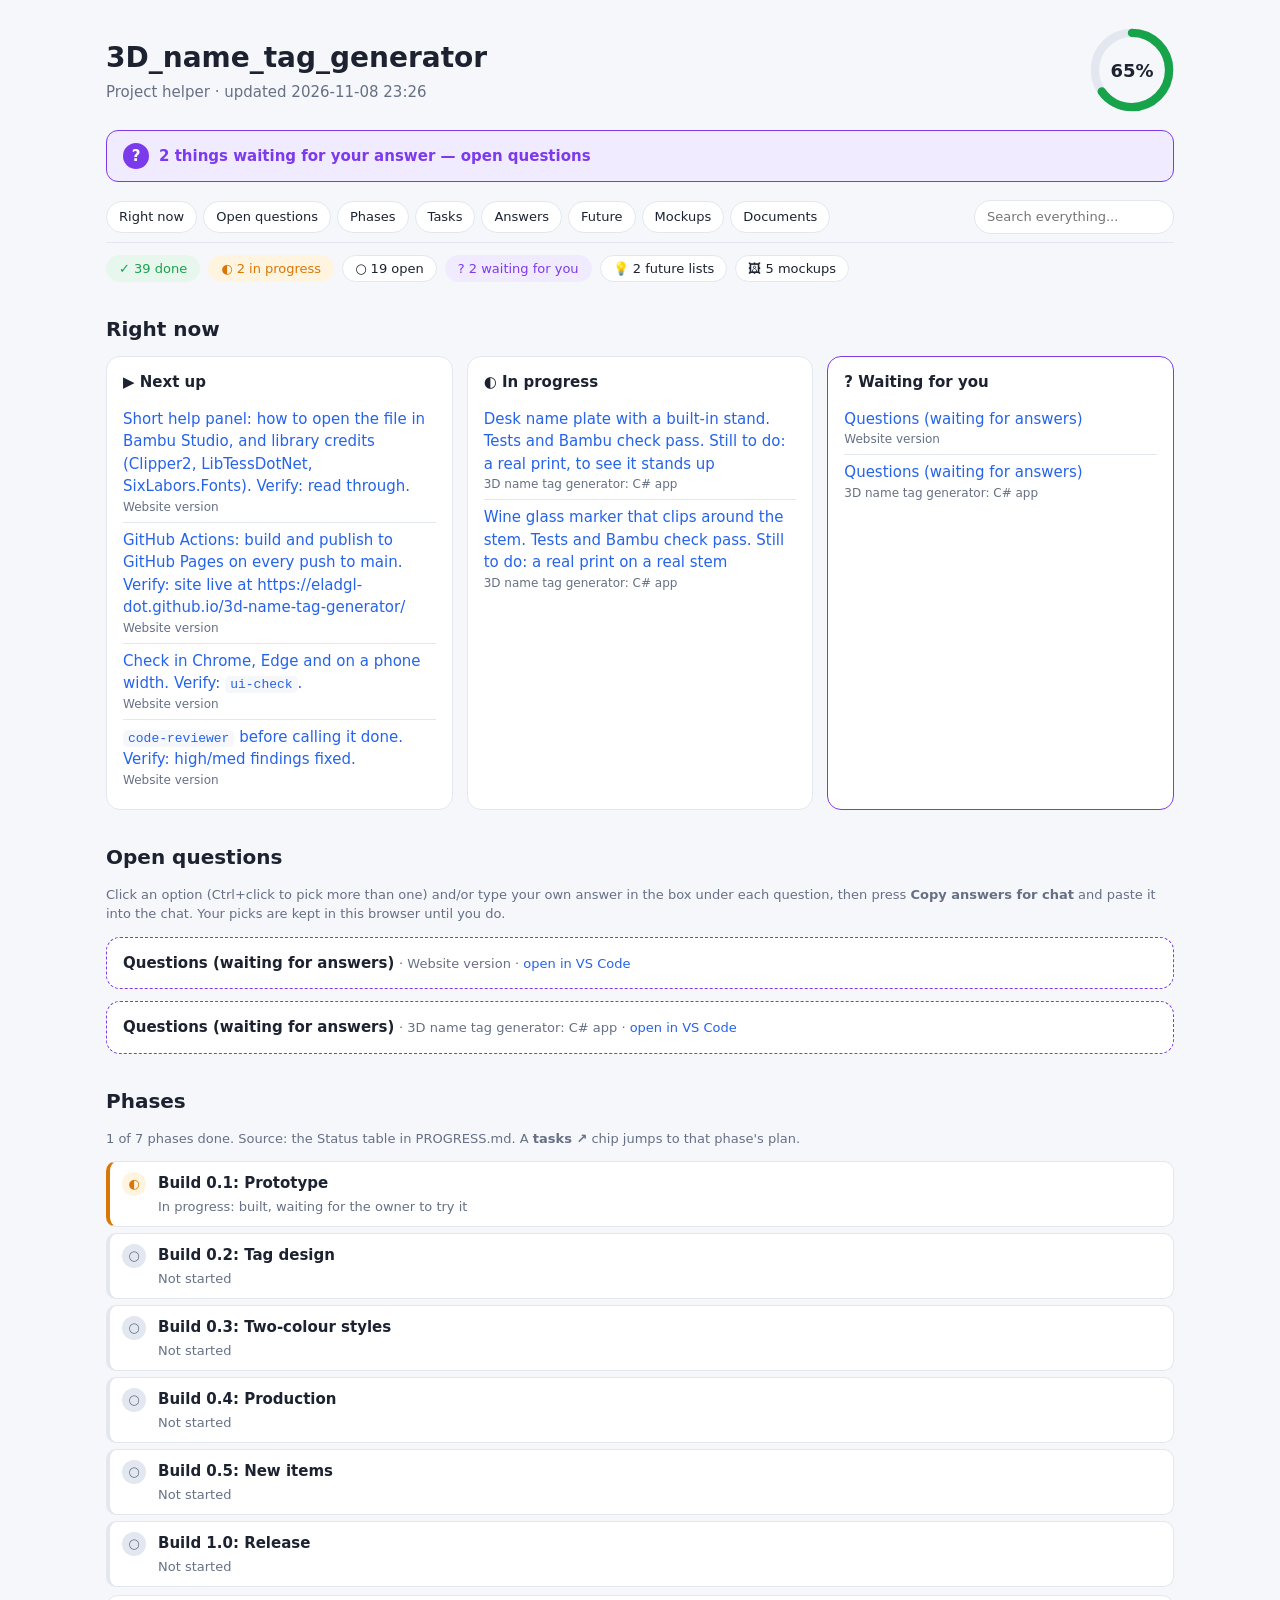
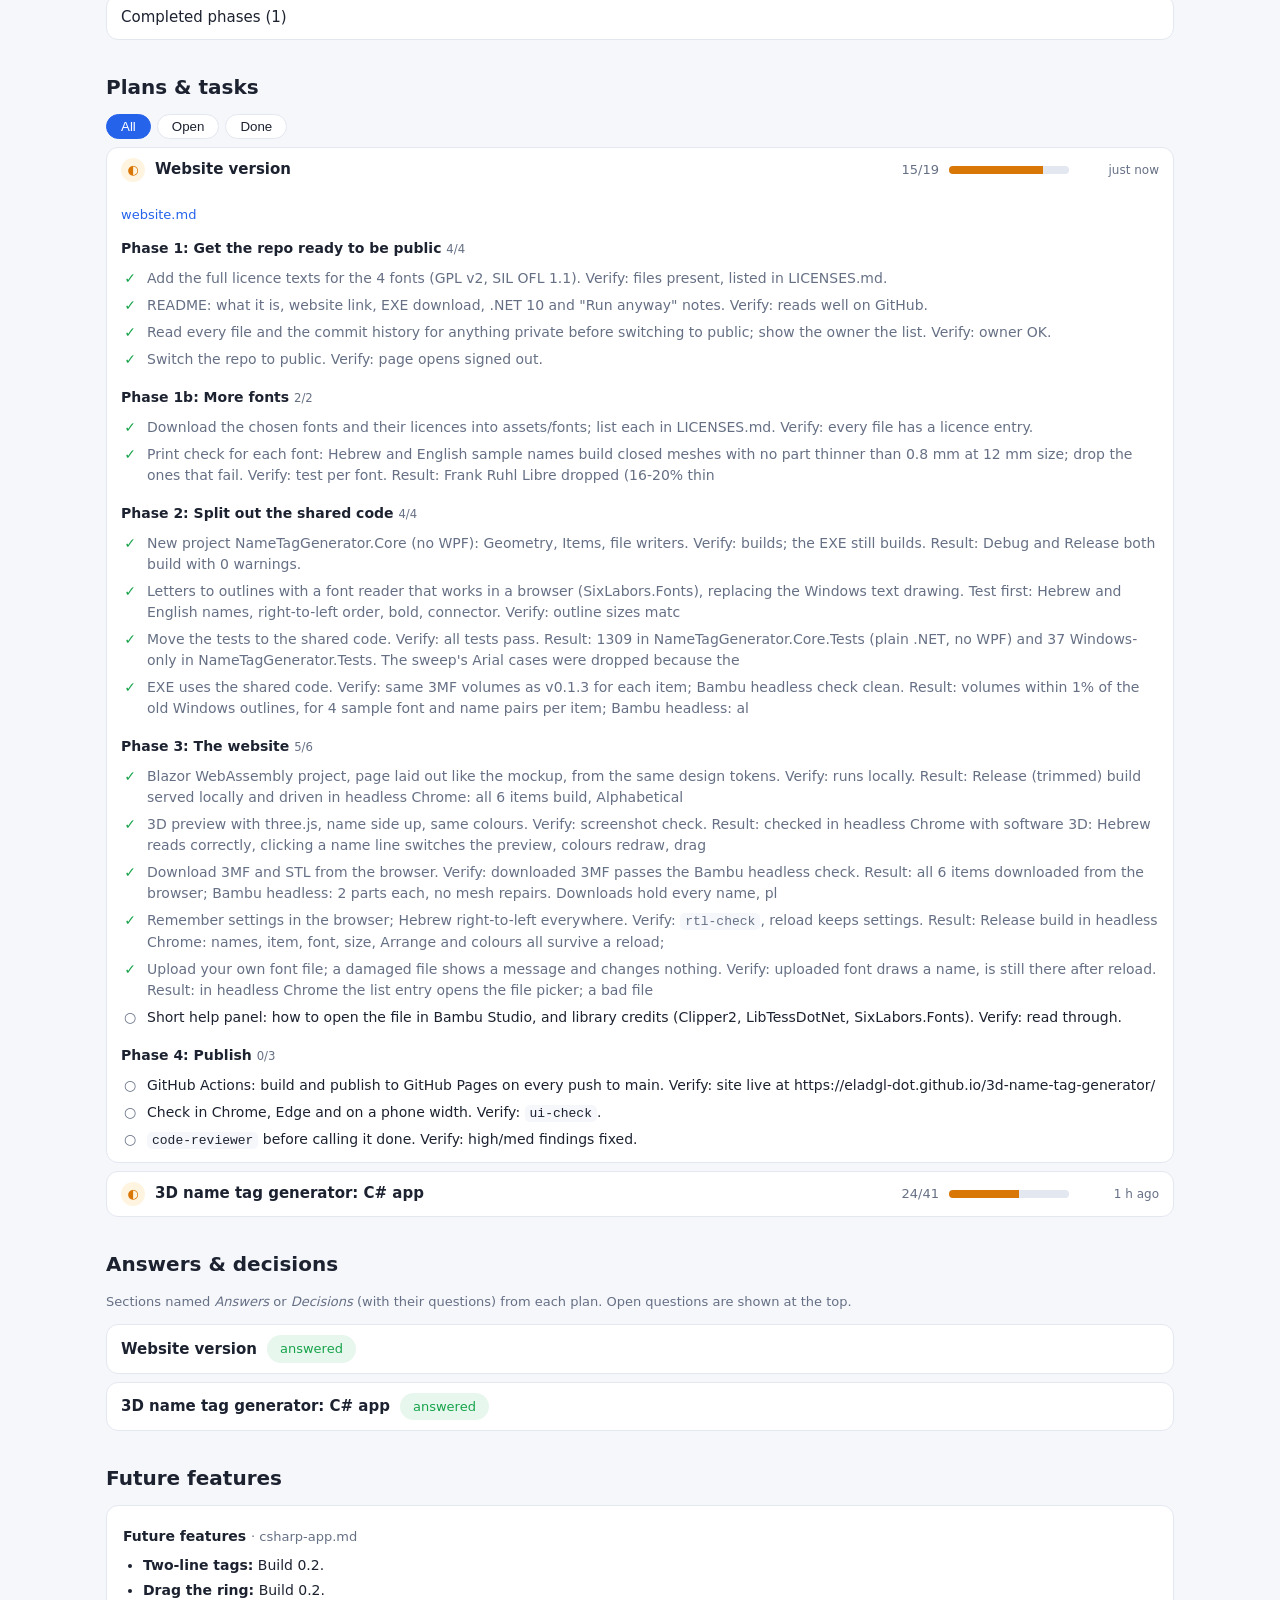
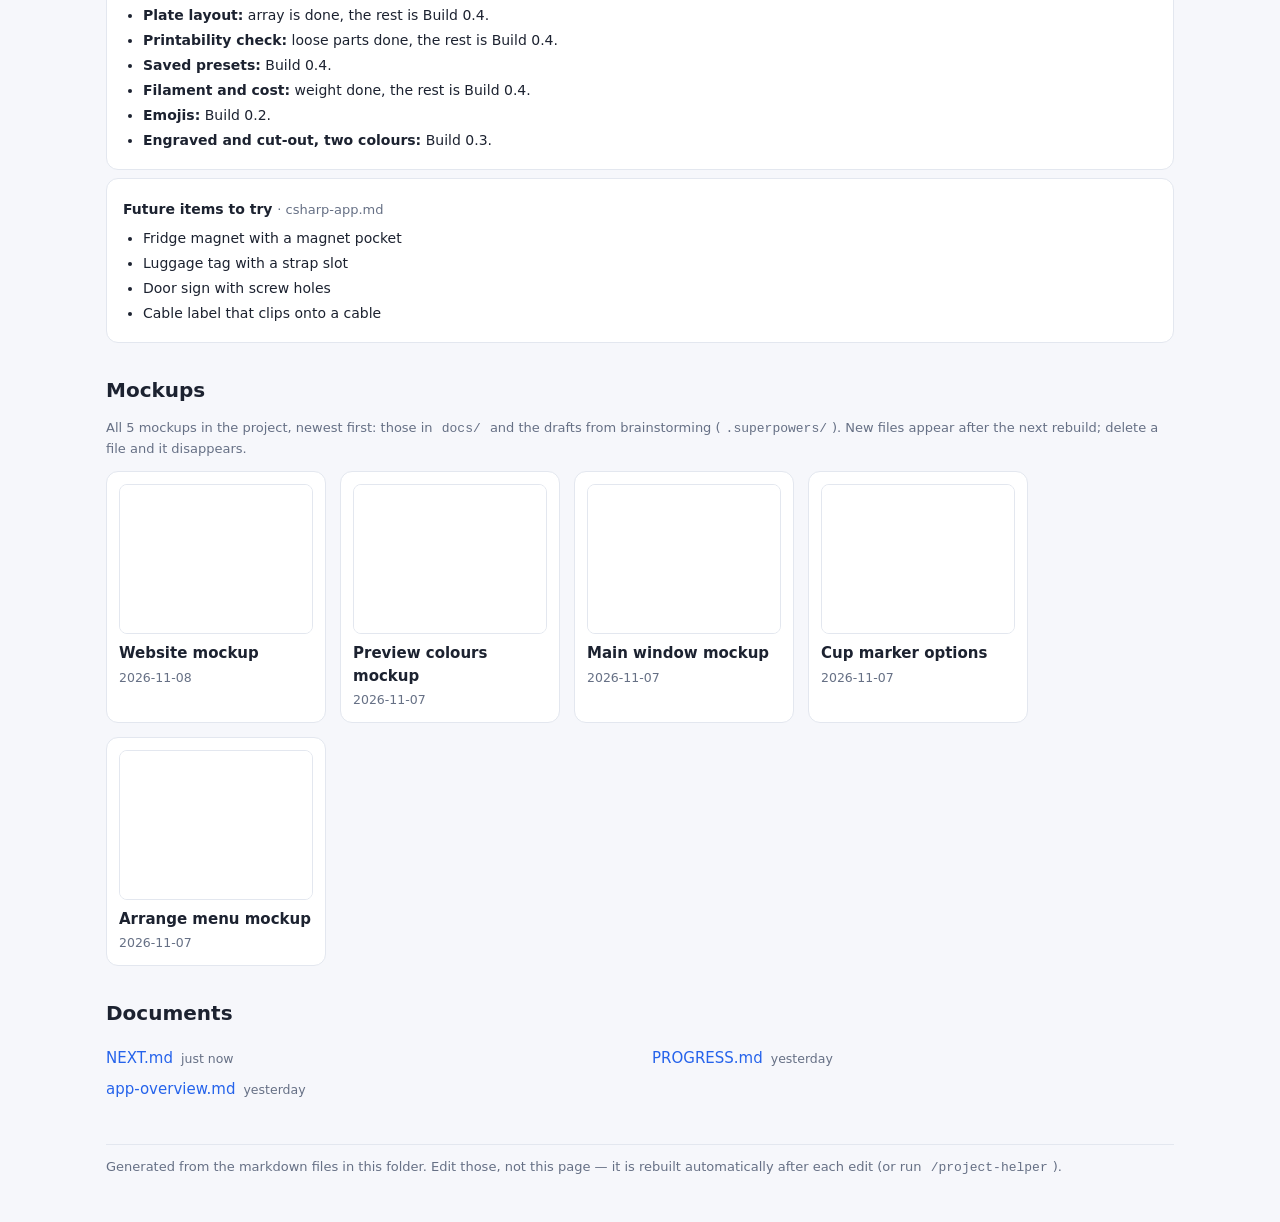
==== commit 1ffc33ac: "Website remembers settings and accepts your own fonts Settings are saved in the browser after each g" ====
--- a/docs/Project helper.html
+++ b/docs/Project helper.html
@@ -52,11 +52,11 @@
 footer{margin-top:40px;color:var(--mute);font-size:13px;border-top:1px solid var(--line);padding-top:12px}
 @media(max-width:600px){.docs{columns:1}.bar{width:80px}.when{display:none}nav input{margin-left:0;width:100%}}
 </style></head><body data-f="all"><main>
-<header><div><h1>3D_name_tag_generator</h1><p class="sub">Project helper &middot; updated 2026-11-08 23:05</p></div><div class="ring" title="37 of 60 checklist items done"><svg viewBox="0 0 36 36"><circle cx="18" cy="18" r="15.9" class="rb"/><circle cx="18" cy="18" r="15.9" class="rf" stroke-dasharray="61 39"/></svg><b>61%</b></div></header>
+<header><div><h1>3D_name_tag_generator</h1><p class="sub">Project helper &middot; updated 2026-11-08 23:26</p></div><div class="ring" title="39 of 60 checklist items done"><svg viewBox="0 0 36 36"><circle cx="18" cy="18" r="15.9" class="rb"/><circle cx="18" cy="18" r="15.9" class="rf" stroke-dasharray="65 35"/></svg><b>65%</b></div></header>
 <a class="banner" href="#open-questions"><b>?</b> 2 things waiting for your answer &mdash; open questions</a>
 <nav><a href="#now">Right now</a><a href="#open-questions">Open questions</a><a href="#phases">Phases</a><a href="#plans">Tasks</a><a href="#qa">Answers</a><a href="#future">Future</a><a href="#mockups">Mockups</a><a href="#docs">Documents</a><input id="q" type="search" placeholder="Search everything..." aria-label="Search"></nav>
-<div class="chips"><span class="chip ok">✓ 37 done</span><span class="chip warn">◐ 2 in progress</span><span class="chip">○ 21 open</span><span class="chip ask">? 2 waiting for you</span><span class="chip">💡 2 future lists</span><span class="chip">🖼 5 mockups</span><span id="chg" class="chip chgc" hidden><span id="chgn"></span> changed since your last visit <button id="seen">Mark as seen</button></span><span id="mc" class="chip" hidden></span></div>
-<section id="now"><h2>Right now</h2><div class="cards3"><div class="card"><h3>▶ Next up</h3><ul class='tl'><li dir="auto"><a href="vscode://file/D:/New%20Projects/Local_AI_projects/3D_name_tag_generator/docs/plans/website.md:56" title="Open in VS Code">Remember settings in the browser; Hebrew right-to-left everywhere. Verify: <code>rtl-check</code>, reload keeps settings.</a><small>Website version</small></li><li dir="auto"><a href="vscode://file/D:/New%20Projects/Local_AI_projects/3D_name_tag_generator/docs/plans/website.md:57" title="Open in VS Code">Upload your own font file; a damaged file shows a message and changes nothing. Verify: uploaded font draws a name, is still there after reload.</a><small>Website version</small></li><li dir="auto"><a href="vscode://file/D:/New%20Projects/Local_AI_projects/3D_name_tag_generator/docs/plans/website.md:58" title="Open in VS Code">Short help panel: how to open the file in Bambu Studio, and library credits (Clipper2, LibTessDotNet, SixLabors.Fonts). Verify: read through.</a><small>Website version</small></li><li dir="auto"><a href="vscode://file/D:/New%20Projects/Local_AI_projects/3D_name_tag_generator/docs/plans/website.md:61" title="Open in VS Code">GitHub Actions: build and publish to GitHub Pages on every push to main. Verify: site live at https://eladgl-dot.github.io/3d-name-tag-generator/</a><small>Website version</small></li><li dir="auto"><a href="vscode://file/D:/New%20Projects/Local_AI_projects/3D_name_tag_generator/docs/plans/website.md:62" title="Open in VS Code">Check in Chrome, Edge and on a phone width. Verify: <code>ui-check</code>.</a><small>Website version</small></li><li dir="auto"><a href="vscode://file/D:/New%20Projects/Local_AI_projects/3D_name_tag_generator/docs/plans/website.md:63" title="Open in VS Code"><code>code-reviewer</code> before calling it done. Verify: high/med findings fixed.</a><small>Website version</small></li></ul></div><div class="card"><h3>◐ In progress</h3><ul class='tl'><li dir="auto"><a href="vscode://file/D:/New%20Projects/Local_AI_projects/3D_name_tag_generator/docs/plans/csharp-app.md:126" title="Open in VS Code">Desk name plate with a built-in stand. Tests and Bambu check pass. Still to do: a real print, to see it stands up</a><small>3D name tag generator: C# app</small></li><li dir="auto"><a href="vscode://file/D:/New%20Projects/Local_AI_projects/3D_name_tag_generator/docs/plans/csharp-app.md:128" title="Open in VS Code">Wine glass marker that clips around the stem. Tests and Bambu check pass. Still to do: a real print on a real stem</a><small>3D name tag generator: C# app</small></li></ul></div><div class="card ask"><h3>? Waiting for you</h3><ul class='tl'><li dir="auto"><a href="#open-questions">Questions (waiting for answers)</a><small>Website version</small></li><li dir="auto"><a href="#open-questions">Questions (waiting for answers)</a><small>3D name tag generator: C# app</small></li></ul></div></div></section>
+<div class="chips"><span class="chip ok">✓ 39 done</span><span class="chip warn">◐ 2 in progress</span><span class="chip">○ 19 open</span><span class="chip ask">? 2 waiting for you</span><span class="chip">💡 2 future lists</span><span class="chip">🖼 5 mockups</span><span id="chg" class="chip chgc" hidden><span id="chgn"></span> changed since your last visit <button id="seen">Mark as seen</button></span><span id="mc" class="chip" hidden></span></div>
+<section id="now"><h2>Right now</h2><div class="cards3"><div class="card"><h3>▶ Next up</h3><ul class='tl'><li dir="auto"><a href="vscode://file/D:/New%20Projects/Local_AI_projects/3D_name_tag_generator/docs/plans/website.md:59" title="Open in VS Code">Short help panel: how to open the file in Bambu Studio, and library credits (Clipper2, LibTessDotNet, SixLabors.Fonts). Verify: read through.</a><small>Website version</small></li><li dir="auto"><a href="vscode://file/D:/New%20Projects/Local_AI_projects/3D_name_tag_generator/docs/plans/website.md:62" title="Open in VS Code">GitHub Actions: build and publish to GitHub Pages on every push to main. Verify: site live at https://eladgl-dot.github.io/3d-name-tag-generator/</a><small>Website version</small></li><li dir="auto"><a href="vscode://file/D:/New%20Projects/Local_AI_projects/3D_name_tag_generator/docs/plans/website.md:63" title="Open in VS Code">Check in Chrome, Edge and on a phone width. Verify: <code>ui-check</code>.</a><small>Website version</small></li><li dir="auto"><a href="vscode://file/D:/New%20Projects/Local_AI_projects/3D_name_tag_generator/docs/plans/website.md:64" title="Open in VS Code"><code>code-reviewer</code> before calling it done. Verify: high/med findings fixed.</a><small>Website version</small></li></ul></div><div class="card"><h3>◐ In progress</h3><ul class='tl'><li dir="auto"><a href="vscode://file/D:/New%20Projects/Local_AI_projects/3D_name_tag_generator/docs/plans/csharp-app.md:126" title="Open in VS Code">Desk name plate with a built-in stand. Tests and Bambu check pass. Still to do: a real print, to see it stands up</a><small>3D name tag generator: C# app</small></li><li dir="auto"><a href="vscode://file/D:/New%20Projects/Local_AI_projects/3D_name_tag_generator/docs/plans/csharp-app.md:128" title="Open in VS Code">Wine glass marker that clips around the stem. Tests and Bambu check pass. Still to do: a real print on a real stem</a><small>3D name tag generator: C# app</small></li></ul></div><div class="card ask"><h3>? Waiting for you</h3><ul class='tl'><li dir="auto"><a href="#open-questions">Questions (waiting for answers)</a><small>Website version</small></li><li dir="auto"><a href="#open-questions">Questions (waiting for answers)</a><small>3D name tag generator: C# app</small></li></ul></div></div></section>
 <section id="open-questions"><h2>Open questions</h2>
 <p class="muted">Click an option (Ctrl+click to pick more than one) and/or type your own answer in the box under each question, then press <b>Copy answers for chat</b> and paste it into the chat. Your picks are kept in this browser until you do.</p>
 <div class="qsec waiting"><b dir="auto">Questions (waiting for answers)</b> <small class="muted">&middot; Website version &middot; <a href="vscode://file/D:/New%20Projects/Local_AI_projects/3D_name_tag_generator/docs/plans/website.md:7">open in VS Code</a></small></div>
@@ -68,12 +68,12 @@
 <details><summary>Completed phases (1)</summary><ul class='phases'><li class="ph s done" data-k="ph:4a093bb6" data-h="doneb01f4f95"><span class="dot">✓</span><div><b dir="auto">Understand the old app and plan</b><p dir="auto">Done</p></div></li></ul></details>
 </section>
 <section id="plans"><h2>Plans &amp; tasks</h2><div class="filters"><button data-f="all" class="on">All</button><button data-f="open">Open</button><button data-f="done">Done</button></div>
-<details id="plan-website" class="plan doing" open data-k="plan:website" data-h="13/19"><summary><span class="dot doing">◐</span><span class="ptitle s" dir="auto">Website version</span><span class="pstat">13/19</span><div class="bar doing"><i style="width:68%"></i></div><span class="when">just now</span></summary><p class="muted"><a href="vscode://file/D:/New%20Projects/Local_AI_projects/3D_name_tag_generator/docs/plans/website.md">website.md</a></p><h4 dir="auto">Phase 1: Get the repo ready to be public <small>4/4</small></h4><ul class="tasks"><li class="task s done" dir="auto" data-k="t:website:c22af869" data-h="done"><span class="ic">✓</span><a href="vscode://file/D:/New%20Projects/Local_AI_projects/3D_name_tag_generator/docs/plans/website.md:35">Add the full licence texts for the 4 fonts (GPL v2, SIL OFL 1.1). Verify: files present, listed in LICENSES.md.</a></li><li class="task s done" dir="auto" data-k="t:website:60e4157f" data-h="done"><span class="ic">✓</span><a href="vscode://file/D:/New%20Projects/Local_AI_projects/3D_name_tag_generator/docs/plans/website.md:36">README: what it is, website link, EXE download, .NET 10 and &quot;Run anyway&quot; notes. Verify: reads well on GitHub.</a></li><li class="task s done" dir="auto" data-k="t:website:63293988" data-h="done"><span class="ic">✓</span><a href="vscode://file/D:/New%20Projects/Local_AI_projects/3D_name_tag_generator/docs/plans/website.md:37">Read every file and the commit history for anything private before switching to public; show the owner the list. Verify: owner OK.</a></li><li class="task s done" dir="auto" data-k="t:website:551575eb" data-h="done"><span class="ic">✓</span><a href="vscode://file/D:/New%20Projects/Local_AI_projects/3D_name_tag_generator/docs/plans/website.md:38">Switch the repo to public. Verify: page opens signed out.</a></li></ul><h4 dir="auto">Phase 1b: More fonts <small>2/2</small></h4><ul class="tasks"><li class="task s done" dir="auto" data-k="t:website:7435f222" data-h="done"><span class="ic">✓</span><a href="vscode://file/D:/New%20Projects/Local_AI_projects/3D_name_tag_generator/docs/plans/website.md:41">Download the chosen fonts and their licences into assets/fonts; list each in LICENSES.md. Verify: every file has a licence entry.</a></li><li class="task s done" dir="auto" data-k="t:website:e79522e4" data-h="done"><span class="ic">✓</span><a href="vscode://file/D:/New%20Projects/Local_AI_projects/3D_name_tag_generator/docs/plans/website.md:42">Print check for each font: Hebrew and English sample names build closed meshes with no part thinner than 0.8 mm at 12 mm size; drop the ones that fail. Verify: test per font. Result: Frank Ruhl Libre dropped (16-20% thin</a></li></ul><h4 dir="auto">Phase 2: Split out the shared code <small>4/4</small></h4><ul class="tasks"><li class="task s done" dir="auto" data-k="t:website:f6de052b" data-h="done"><span class="ic">✓</span><a href="vscode://file/D:/New%20Projects/Local_AI_projects/3D_name_tag_generator/docs/plans/website.md:45">New project NameTagGenerator.Core (no WPF): Geometry, Items, file writers. Verify: builds; the EXE still builds. Result: Debug and Release both build with 0 warnings.</a></li><li class="task s done" dir="auto" data-k="t:website:6268f497" data-h="done"><span class="ic">✓</span><a href="vscode://file/D:/New%20Projects/Local_AI_projects/3D_name_tag_generator/docs/plans/website.md:46">Letters to outlines with a font reader that works in a browser (SixLabors.Fonts), replacing the Windows text drawing. Test first: Hebrew and English names, right-to-left order, bold, connector. Verify: outline sizes matc</a></li><li class="task s done" dir="auto" data-k="t:website:b7c839a4" data-h="done"><span class="ic">✓</span><a href="vscode://file/D:/New%20Projects/Local_AI_projects/3D_name_tag_generator/docs/plans/website.md:47">Move the tests to the shared code. Verify: all tests pass. Result: 1309 in NameTagGenerator.Core.Tests (plain .NET, no WPF) and 37 Windows-only in NameTagGenerator.Tests. The sweep&#x27;s Arial cases were dropped because the </a></li><li class="task s done" dir="auto" data-k="t:website:b070ad4b" data-h="done"><span class="ic">✓</span><a href="vscode://file/D:/New%20Projects/Local_AI_projects/3D_name_tag_generator/docs/plans/website.md:48">EXE uses the shared code. Verify: same 3MF volumes as v0.1.3 for each item; Bambu headless check clean. Result: volumes within 1% of the old Windows outlines, for 4 sample font and name pairs per item; Bambu headless: al</a></li></ul><h4 dir="auto">Phase 3: The website <small>3/6</small></h4><ul class="tasks"><li class="task s done" dir="auto" data-k="t:website:3232e1bc" data-h="done"><span class="ic">✓</span><a href="vscode://file/D:/New%20Projects/Local_AI_projects/3D_name_tag_generator/docs/plans/website.md:53">Blazor WebAssembly project, page laid out like the mockup, from the same design tokens. Verify: runs locally. Result: Release (trimmed) build served locally and driven in headless Chrome: all 6 items build, Alphabetical </a></li><li class="task s done" dir="auto" data-k="t:website:db93aad0" data-h="done"><span class="ic">✓</span><a href="vscode://file/D:/New%20Projects/Local_AI_projects/3D_name_tag_generator/docs/plans/website.md:54">3D preview with three.js, name side up, same colours. Verify: screenshot check. Result: checked in headless Chrome with software 3D: Hebrew reads correctly, clicking a name line switches the preview, colours redraw, drag</a></li><li class="task s done" dir="auto" data-k="t:website:6b7cbad3" data-h="done"><span class="ic">✓</span><a href="vscode://file/D:/New%20Projects/Local_AI_projects/3D_name_tag_generator/docs/plans/website.md:55">Download 3MF and STL from the browser. Verify: downloaded 3MF passes the Bambu headless check. Result: all 6 items downloaded from the browser; Bambu headless: 2 parts each, no mesh repairs. Downloads hold every name, pl</a></li><li class="task s open" dir="auto" data-k="t:website:fac5d5b9" data-h="open"><span class="ic">○</span><a href="vscode://file/D:/New%20Projects/Local_AI_projects/3D_name_tag_generator/docs/plans/website.md:56">Remember settings in the browser; Hebrew right-to-left everywhere. Verify: <code>rtl-check</code>, reload keeps settings.</a></li><li class="task s open" dir="auto" data-k="t:website:2ea7006d" data-h="open"><span class="ic">○</span><a href="vscode://file/D:/New%20Projects/Local_AI_projects/3D_name_tag_generator/docs/plans/website.md:57">Upload your own font file; a damaged file shows a message and changes nothing. Verify: uploaded font draws a name, is still there after reload.</a></li><li class="task s open" dir="auto" data-k="t:website:85466c1c" data-h="open"><span class="ic">○</span><a href="vscode://file/D:/New%20Projects/Local_AI_projects/3D_name_tag_generator/docs/plans/website.md:58">Short help panel: how to open the file in Bambu Studio, and library credits (Clipper2, LibTessDotNet, SixLabors.Fonts). Verify: read through.</a></li></ul><h4 dir="auto">Phase 4: Publish <small>0/3</small></h4><ul class="tasks"><li class="task s open" dir="auto" data-k="t:website:1bf8db0e" data-h="open"><span class="ic">○</span><a href="vscode://file/D:/New%20Projects/Local_AI_projects/3D_name_tag_generator/docs/plans/website.md:61">GitHub Actions: build and publish to GitHub Pages on every push to main. Verify: site live at https://eladgl-dot.github.io/3d-name-tag-generator/</a></li><li class="task s open" dir="auto" data-k="t:website:7120be0f" data-h="open"><span class="ic">○</span><a href="vscode://file/D:/New%20Projects/Local_AI_projects/3D_name_tag_generator/docs/plans/website.md:62">Check in Chrome, Edge and on a phone width. Verify: <code>ui-check</code>.</a></li><li class="task s open" dir="auto" data-k="t:website:16bac7fd" data-h="open"><span class="ic">○</span><a href="vscode://file/D:/New%20Projects/Local_AI_projects/3D_name_tag_generator/docs/plans/website.md:63"><code>code-reviewer</code> before calling it done. Verify: high/med findings fixed.</a></li></ul></details>
-<details id="plan-csharp-app" class="plan doing" data-k="plan:csharp-app" data-h="24/41"><summary><span class="dot doing">◐</span><span class="ptitle s" dir="auto">3D name tag generator: C# app</span><span class="pstat">24/41</span><div class="bar doing"><i style="width:58%"></i></div><span class="when">just now</span></summary><p class="muted"><a href="vscode://file/D:/New%20Projects/Local_AI_projects/3D_name_tag_generator/docs/plans/csharp-app.md">csharp-app.md</a></p><h4 dir="auto">Build 0.1: Prototype (done) <small>13/13</small></h4><ul class="tasks"><li class="task s done" dir="auto" data-k="t:csharp-app:cec4bb4c" data-h="done"><span class="ic">✓</span><a href="vscode://file/D:/New%20Projects/Local_AI_projects/3D_name_tag_generator/docs/plans/csharp-app.md:82">.NET 10 WPF single-file publish. Verified: one EXE, 657 KB</a></li><li class="task s done" dir="auto" data-k="t:csharp-app:a0179eaa" data-h="done"><span class="ic">✓</span><a href="vscode://file/D:/New%20Projects/Local_AI_projects/3D_name_tag_generator/docs/plans/csharp-app.md:83">Logo in the EXE and window. Verified in the title bar</a></li><li class="task s done" dir="auto" data-k="t:csharp-app:bc9a8807" data-h="done"><span class="ic">✓</span><a href="vscode://file/D:/New%20Projects/Local_AI_projects/3D_name_tag_generator/docs/plans/csharp-app.md:84">Hebrew text to outlines, correct order. Verified by test: first letter on the right</a></li><li class="task s done" dir="auto" data-k="t:csharp-app:7c9b0329" data-h="done"><span class="ic">✓</span><a href="vscode://file/D:/New%20Projects/Local_AI_projects/3D_name_tag_generator/docs/plans/csharp-app.md:85">Closed meshes. Verified: 216 tests, including every item with every bundled font, 6 names, solid and hollow</a></li><li class="task s done" dir="auto" data-k="t:csharp-app:7ebc360a" data-h="done"><span class="ic">✓</span><a href="vscode://file/D:/New%20Projects/Local_AI_projects/3D_name_tag_generator/docs/plans/csharp-app.md:86">Keychain, pencil top, bookmark as one class each, listed automatically. Verified by tests and screenshots</a></li><li class="task s done" dir="auto" data-k="t:csharp-app:aace6541" data-h="done"><span class="ic">✓</span><a href="vscode://file/D:/New%20Projects/Local_AI_projects/3D_name_tag_generator/docs/plans/csharp-app.md:87">Real 3D preview: rotate, zoom, pan, two colours. Verified by screenshots; mouse dragging not exercised by a person yet</a></li><li class="task s done" dir="auto" data-k="t:csharp-app:b80562d7" data-h="done"><span class="ic">✓</span><a href="vscode://file/D:/New%20Projects/Local_AI_projects/3D_name_tag_generator/docs/plans/csharp-app.md:88">Array: columns, auto-fit, gaps, plate size, plate shown, warning when too big. Verified by tests and screenshots</a></li><li class="task s done" dir="auto" data-k="t:csharp-app:8be11ab9" data-h="done"><span class="ic">✓</span><a href="vscode://file/D:/New%20Projects/Local_AI_projects/3D_name_tag_generator/docs/plans/csharp-app.md:89">Fonts from the PC, Hebrew first, 4 built in, Add font file. Listing and built-in fonts verified; Add font file not exercised yet</a></li><li class="task s done" dir="auto" data-k="t:csharp-app:90bae85c" data-h="done"><span class="ic">✓</span><a href="vscode://file/D:/New%20Projects/Local_AI_projects/3D_name_tag_generator/docs/plans/csharp-app.md:90">Help menu with 8 topics and F1. Verified one topic opens from the menu</a></li><li class="task s done" dir="auto" data-k="t:csharp-app:93b56e8b" data-h="done"><span class="ic">✓</span><a href="vscode://file/D:/New%20Projects/Local_AI_projects/3D_name_tag_generator/docs/plans/csharp-app.md:91">Save STL or 3MF, with the pop-up for several names. Pop-up verified; file writing verified by tests; the file dialogs not exercised by a person yet</a></li><li class="task s done" dir="auto" data-k="t:csharp-app:f0be8e8a" data-h="done"><span class="ic">✓</span><a href="vscode://file/D:/New%20Projects/Local_AI_projects/3D_name_tag_generator/docs/plans/csharp-app.md:92">3MF with two parts on two filaments. Verified: Bambu Studio&#x27;s own loader reports 2 parts and zero mesh errors for all items and an array</a></li><li class="task s done" dir="auto" data-k="t:csharp-app:8ec189e5" data-h="done"><span class="ic">✓</span><a href="vscode://file/D:/New%20Projects/Local_AI_projects/3D_name_tag_generator/docs/plans/csharp-app.md:93">Send to Bambu Studio button. Verified by the owner: it works</a></li><li class="task s done" dir="auto" data-k="t:csharp-app:d04f8206" data-h="done"><span class="ic">✓</span><a href="vscode://file/D:/New%20Projects/Local_AI_projects/3D_name_tag_generator/docs/plans/csharp-app.md:94">Partial features: loose-part warning, solid PETG weight, remembers settings</a></li></ul><h4 dir="auto">Build 0.1.1: Memory error and preview colours <small>10/10</small></h4><ul class="tasks"><li class="task s done" dir="auto" data-k="t:csharp-app:4de995e3" data-h="done"><span class="ic">✓</span><a href="vscode://file/D:/New%20Projects/Local_AI_projects/3D_name_tag_generator/docs/plans/csharp-app.md:97">Try to reproduce the memory error. Not reproduced: 1,500 rebuilds and 3,000 rotations stayed flat at about 120 MB, with no handle growth</a></li><li class="task s done" dir="auto" data-k="t:csharp-app:997b0d55" data-h="done"><span class="ic">✓</span><a href="vscode://file/D:/New%20Projects/Local_AI_projects/3D_name_tag_generator/docs/plans/csharp-app.md:98">Crash log with the full error and memory figures. Verified: 5 tests, and a real error wrote <code>crash.log</code></a></li><li class="task s done" dir="auto" data-k="t:csharp-app:ec838999" data-h="done"><span class="ic">✓</span><a href="vscode://file/D:/New%20Projects/Local_AI_projects/3D_name_tag_generator/docs/plans/csharp-app.md:99">On a memory error, the preview switches to software drawing and the app keeps going. Verified with a thrown error: one pop-up, new model drawn. Whether it cures the real failure is unknown</a></li><li class="task s done" dir="auto" data-k="t:csharp-app:1b0a6fd1" data-h="done"><span class="ic">✓</span><a href="vscode://file/D:/New%20Projects/Local_AI_projects/3D_name_tag_generator/docs/plans/csharp-app.md:100">Check the real app sitting idle. Verified over 9 minutes: 171 MB throughout, handles did not grow, no CPU use. A multi-hour idle run was not done</a></li><li class="task s done" dir="auto" data-k="t:csharp-app:fda9c6af" data-h="done"><span class="ic">✓</span><a href="vscode://file/D:/New%20Projects/Local_AI_projects/3D_name_tag_generator/docs/plans/csharp-app.md:101">Colour choice for base and letters, preview only, remembered. Mockup approved: preview colours. Verified: palette, swap and Any colour dialog</a></li><li class="task s done" dir="auto" data-k="t:csharp-app:cf5fc154" data-h="done"><span class="ic">✓</span><a href="vscode://file/D:/New%20Projects/Local_AI_projects/3D_name_tag_generator/docs/plans/csharp-app.md:102">Fill gaps between letters, on every item, with a setting. Verified: tests on the owner&#x27;s 3 names, picture compared</a></li><li class="task s done" dir="auto" data-k="t:csharp-app:b364051b" data-h="done"><span class="ic">✓</span><a href="vscode://file/D:/New%20Projects/Local_AI_projects/3D_name_tag_generator/docs/plans/csharp-app.md:103">Bookmark clip joined solidly under every name, with slits starting at the same distance below it. Verified: tests and picture. Clip length now counts from under the name</a></li><li class="task s done" dir="auto" data-k="t:csharp-app:7815ef07" data-h="done"><span class="ic">✓</span><a href="vscode://file/D:/New%20Projects/Local_AI_projects/3D_name_tag_generator/docs/plans/csharp-app.md:104">Refit the view when the item or the This name / All names view changes. Found by <code>ui-check</code>. Item switching ran, but the zoom fix was not seen after a manual zoom</a></li><li class="task s done" dir="auto" data-k="t:csharp-app:276c6a61" data-h="done"><span class="ic">✓</span><a href="vscode://file/D:/New%20Projects/Local_AI_projects/3D_name_tag_generator/docs/plans/csharp-app.md:105">Mouse wheel over a closed list no longer changes it. Found by <code>ui-check</code>. Verified by a direct test; panel scrolling past the list not tried by a person</a></li><li class="task s done" dir="auto" data-k="t:csharp-app:4e28de6" data-h="done"><span class="ic">✓</span><a href="vscode://file/D:/New%20Projects/Local_AI_projects/3D_name_tag_generator/docs/plans/csharp-app.md:106">Arrange button and pop-up menu in the bar above the preview. Mockup approved: arrange menu. Verified: 444 tests, and <code>ui-check</code> on the real window for shapes, Columns box, order</a></li></ul><h4 dir="auto">Build 0.2: Tag design <small>0/4</small></h4><ul class="tasks"><li class="task s open" dir="auto" data-k="t:csharp-app:c541a478" data-h="open"><span class="ic">○</span><a href="vscode://file/D:/New%20Projects/Local_AI_projects/3D_name_tag_generator/docs/plans/csharp-app.md:109">Two-line tags on one base, like the photo. Verify: tests plus compare with the photo</a></li><li class="task s open" dir="auto" data-k="t:csharp-app:32c2340" data-h="open"><span class="ic">○</span><a href="vscode://file/D:/New%20Projects/Local_AI_projects/3D_name_tag_generator/docs/plans/csharp-app.md:110">Drag the ring in the preview, including the small corner loop. Verify: position saved, tag stays one piece</a></li><li class="task s open" dir="auto" data-k="t:csharp-app:752681ff" data-h="open"><span class="ic">○</span><a href="vscode://file/D:/New%20Projects/Local_AI_projects/3D_name_tag_generator/docs/plans/csharp-app.md:111">Emojis beside the name. Verify: several emojis give closed meshes</a></li><li class="task s open" dir="auto" data-k="t:csharp-app:afca27ba" data-h="open"><span class="ic">○</span><a href="vscode://file/D:/New%20Projects/Local_AI_projects/3D_name_tag_generator/docs/plans/csharp-app.md:112">Custom connector text. Verify: test</a></li></ul><h4 dir="auto">Build 0.3: Two-colour styles <small>0/3</small></h4><ul class="tasks"><li class="task s open" dir="auto" data-k="t:csharp-app:6466d7c7" data-h="open"><span class="ic">○</span><a href="vscode://file/D:/New%20Projects/Local_AI_projects/3D_name_tag_generator/docs/plans/csharp-app.md:115">Engraved inlay: letters set flush into the base, in the second colour. Verify: parts fit with no overlap, closed meshes</a></li><li class="task s open" dir="auto" data-k="t:csharp-app:d33002fe" data-h="open"><span class="ic">○</span><a href="vscode://file/D:/New%20Projects/Local_AI_projects/3D_name_tag_generator/docs/plans/csharp-app.md:116">Cut-out: letters cut through the base with a second-colour backing. Verify: closed meshes, Bambu check</a></li><li class="task s open" dir="auto" data-k="t:csharp-app:fbac8847" data-h="open"><span class="ic">○</span><a href="vscode://file/D:/New%20Projects/Local_AI_projects/3D_name_tag_generator/docs/plans/csharp-app.md:117">Style choice per item. Verify: each item with each style</a></li></ul><h4 dir="auto">Build 0.4: Production <small>0/4</small></h4><ul class="tasks"><li class="task s open" dir="auto" data-k="t:csharp-app:5747a472" data-h="open"><span class="ic">○</span><a href="vscode://file/D:/New%20Projects/Local_AI_projects/3D_name_tag_generator/docs/plans/csharp-app.md:120">Plate layout: printer presets, spill onto more plates, each plate as a Bambu plate. Verify: long list splits correctly</a></li><li class="task s open" dir="auto" data-k="t:csharp-app:5e619afe" data-h="open"><span class="ic">○</span><a href="vscode://file/D:/New%20Projects/Local_AI_projects/3D_name_tag_generator/docs/plans/csharp-app.md:121">Full printability check: thin walls and weak ring, shown on the model. Verify: test shapes trigger each warning</a></li><li class="task s open" dir="auto" data-k="t:csharp-app:abcbdefc" data-h="open"><span class="ic">○</span><a href="vscode://file/D:/New%20Projects/Local_AI_projects/3D_name_tag_generator/docs/plans/csharp-app.md:122">Saved presets. Verify: save, load, survive restart</a></li><li class="task s open" dir="auto" data-k="t:csharp-app:d722ec17" data-h="open"><span class="ic">○</span><a href="vscode://file/D:/New%20Projects/Local_AI_projects/3D_name_tag_generator/docs/plans/csharp-app.md:123">Filament settings and cost, PETG default, price per kg. Verify: compare with a Bambu slice</a></li></ul><h4 dir="auto">Build 0.5: New items <small>1/3</small></h4><ul class="tasks"><li class="task s doing" dir="auto" data-k="t:csharp-app:ca549ba8" data-h="doing"><span class="ic">◐</span><a href="vscode://file/D:/New%20Projects/Local_AI_projects/3D_name_tag_generator/docs/plans/csharp-app.md:126">Desk name plate with a built-in stand. Tests and Bambu check pass. Still to do: a real print, to see it stands up</a></li><li class="task s done" dir="auto" data-k="t:csharp-app:58f3d260" data-h="done"><span class="ic">✓</span><a href="vscode://file/D:/New%20Projects/Local_AI_projects/3D_name_tag_generator/docs/plans/csharp-app.md:127">Cup marker: rebuilt as a saddle along the rim (owner chose A). Tests and Bambu check pass (2 parts, no mesh errors). Owner printed it on 2026-11-07: &quot;printed and looks great!&quot;</a></li><li class="task s doing" dir="auto" data-k="t:csharp-app:229add7e" data-h="doing"><span class="ic">◐</span><a href="vscode://file/D:/New%20Projects/Local_AI_projects/3D_name_tag_generator/docs/plans/csharp-app.md:128">Wine glass marker that clips around the stem. Tests and Bambu check pass. Still to do: a real print on a real stem</a></li></ul><h4 dir="auto">Build 1.0: Release <small>0/4</small></h4><ul class="tasks"><li class="task s open" dir="auto" data-k="t:csharp-app:e92a9628" data-h="open"><span class="ic">○</span><a href="vscode://file/D:/New%20Projects/Local_AI_projects/3D_name_tag_generator/docs/plans/csharp-app.md:131">Try it on a PC without .NET 10, and confirm the install prompt</a></li><li class="task s open" dir="auto" data-k="t:csharp-app:aadb2f41" data-h="open"><span class="ic">○</span><a href="vscode://file/D:/New%20Projects/Local_AI_projects/3D_name_tag_generator/docs/plans/csharp-app.md:132">Licence files for fonts and libraries</a></li><li class="task s open" dir="auto" data-k="t:csharp-app:9bad16ff" data-h="open"><span class="ic">○</span><a href="vscode://file/D:/New%20Projects/Local_AI_projects/3D_name_tag_generator/docs/plans/csharp-app.md:133"><code>code-reviewer</code> pass, <code>ui-check</code> at 100% text size and 150% DPI</a></li><li class="task s open" dir="auto" data-k="t:csharp-app:599a2741" data-h="open"><span class="ic">○</span><a href="vscode://file/D:/New%20Projects/Local_AI_projects/3D_name_tag_generator/docs/plans/csharp-app.md:134">Version number and short user guide</a></li></ul></details>
+<details id="plan-website" class="plan doing" open data-k="plan:website" data-h="15/19"><summary><span class="dot doing">◐</span><span class="ptitle s" dir="auto">Website version</span><span class="pstat">15/19</span><div class="bar doing"><i style="width:78%"></i></div><span class="when">just now</span></summary><p class="muted"><a href="vscode://file/D:/New%20Projects/Local_AI_projects/3D_name_tag_generator/docs/plans/website.md">website.md</a></p><h4 dir="auto">Phase 1: Get the repo ready to be public <small>4/4</small></h4><ul class="tasks"><li class="task s done" dir="auto" data-k="t:website:c22af869" data-h="done"><span class="ic">✓</span><a href="vscode://file/D:/New%20Projects/Local_AI_projects/3D_name_tag_generator/docs/plans/website.md:36">Add the full licence texts for the 4 fonts (GPL v2, SIL OFL 1.1). Verify: files present, listed in LICENSES.md.</a></li><li class="task s done" dir="auto" data-k="t:website:60e4157f" data-h="done"><span class="ic">✓</span><a href="vscode://file/D:/New%20Projects/Local_AI_projects/3D_name_tag_generator/docs/plans/website.md:37">README: what it is, website link, EXE download, .NET 10 and &quot;Run anyway&quot; notes. Verify: reads well on GitHub.</a></li><li class="task s done" dir="auto" data-k="t:website:63293988" data-h="done"><span class="ic">✓</span><a href="vscode://file/D:/New%20Projects/Local_AI_projects/3D_name_tag_generator/docs/plans/website.md:38">Read every file and the commit history for anything private before switching to public; show the owner the list. Verify: owner OK.</a></li><li class="task s done" dir="auto" data-k="t:website:551575eb" data-h="done"><span class="ic">✓</span><a href="vscode://file/D:/New%20Projects/Local_AI_projects/3D_name_tag_generator/docs/plans/website.md:39">Switch the repo to public. Verify: page opens signed out.</a></li></ul><h4 dir="auto">Phase 1b: More fonts <small>2/2</small></h4><ul class="tasks"><li class="task s done" dir="auto" data-k="t:website:7435f222" data-h="done"><span class="ic">✓</span><a href="vscode://file/D:/New%20Projects/Local_AI_projects/3D_name_tag_generator/docs/plans/website.md:42">Download the chosen fonts and their licences into assets/fonts; list each in LICENSES.md. Verify: every file has a licence entry.</a></li><li class="task s done" dir="auto" data-k="t:website:e79522e4" data-h="done"><span class="ic">✓</span><a href="vscode://file/D:/New%20Projects/Local_AI_projects/3D_name_tag_generator/docs/plans/website.md:43">Print check for each font: Hebrew and English sample names build closed meshes with no part thinner than 0.8 mm at 12 mm size; drop the ones that fail. Verify: test per font. Result: Frank Ruhl Libre dropped (16-20% thin</a></li></ul><h4 dir="auto">Phase 2: Split out the shared code <small>4/4</small></h4><ul class="tasks"><li class="task s done" dir="auto" data-k="t:website:f6de052b" data-h="done"><span class="ic">✓</span><a href="vscode://file/D:/New%20Projects/Local_AI_projects/3D_name_tag_generator/docs/plans/website.md:46">New project NameTagGenerator.Core (no WPF): Geometry, Items, file writers. Verify: builds; the EXE still builds. Result: Debug and Release both build with 0 warnings.</a></li><li class="task s done" dir="auto" data-k="t:website:6268f497" data-h="done"><span class="ic">✓</span><a href="vscode://file/D:/New%20Projects/Local_AI_projects/3D_name_tag_generator/docs/plans/website.md:47">Letters to outlines with a font reader that works in a browser (SixLabors.Fonts), replacing the Windows text drawing. Test first: Hebrew and English names, right-to-left order, bold, connector. Verify: outline sizes matc</a></li><li class="task s done" dir="auto" data-k="t:website:b7c839a4" data-h="done"><span class="ic">✓</span><a href="vscode://file/D:/New%20Projects/Local_AI_projects/3D_name_tag_generator/docs/plans/website.md:48">Move the tests to the shared code. Verify: all tests pass. Result: 1309 in NameTagGenerator.Core.Tests (plain .NET, no WPF) and 37 Windows-only in NameTagGenerator.Tests. The sweep&#x27;s Arial cases were dropped because the </a></li><li class="task s done" dir="auto" data-k="t:website:b070ad4b" data-h="done"><span class="ic">✓</span><a href="vscode://file/D:/New%20Projects/Local_AI_projects/3D_name_tag_generator/docs/plans/website.md:49">EXE uses the shared code. Verify: same 3MF volumes as v0.1.3 for each item; Bambu headless check clean. Result: volumes within 1% of the old Windows outlines, for 4 sample font and name pairs per item; Bambu headless: al</a></li></ul><h4 dir="auto">Phase 3: The website <small>5/6</small></h4><ul class="tasks"><li class="task s done" dir="auto" data-k="t:website:3232e1bc" data-h="done"><span class="ic">✓</span><a href="vscode://file/D:/New%20Projects/Local_AI_projects/3D_name_tag_generator/docs/plans/website.md:54">Blazor WebAssembly project, page laid out like the mockup, from the same design tokens. Verify: runs locally. Result: Release (trimmed) build served locally and driven in headless Chrome: all 6 items build, Alphabetical </a></li><li class="task s done" dir="auto" data-k="t:website:db93aad0" data-h="done"><span class="ic">✓</span><a href="vscode://file/D:/New%20Projects/Local_AI_projects/3D_name_tag_generator/docs/plans/website.md:55">3D preview with three.js, name side up, same colours. Verify: screenshot check. Result: checked in headless Chrome with software 3D: Hebrew reads correctly, clicking a name line switches the preview, colours redraw, drag</a></li><li class="task s done" dir="auto" data-k="t:website:6b7cbad3" data-h="done"><span class="ic">✓</span><a href="vscode://file/D:/New%20Projects/Local_AI_projects/3D_name_tag_generator/docs/plans/website.md:56">Download 3MF and STL from the browser. Verify: downloaded 3MF passes the Bambu headless check. Result: all 6 items downloaded from the browser; Bambu headless: 2 parts each, no mesh repairs. Downloads hold every name, pl</a></li><li class="task s done" dir="auto" data-k="t:website:fac5d5b9" data-h="done"><span class="ic">✓</span><a href="vscode://file/D:/New%20Projects/Local_AI_projects/3D_name_tag_generator/docs/plans/website.md:57">Remember settings in the browser; Hebrew right-to-left everywhere. Verify: <code>rtl-check</code>, reload keeps settings. Result: Release build in headless Chrome: names, item, font, size, Arrange and colours all survive a reload; </a></li><li class="task s done" dir="auto" data-k="t:website:2ea7006d" data-h="done"><span class="ic">✓</span><a href="vscode://file/D:/New%20Projects/Local_AI_projects/3D_name_tag_generator/docs/plans/website.md:58">Upload your own font file; a damaged file shows a message and changes nothing. Verify: uploaded font draws a name, is still there after reload. Result: in headless Chrome the list entry opens the file picker; a bad file </a></li><li class="task s open" dir="auto" data-k="t:website:85466c1c" data-h="open"><span class="ic">○</span><a href="vscode://file/D:/New%20Projects/Local_AI_projects/3D_name_tag_generator/docs/plans/website.md:59">Short help panel: how to open the file in Bambu Studio, and library credits (Clipper2, LibTessDotNet, SixLabors.Fonts). Verify: read through.</a></li></ul><h4 dir="auto">Phase 4: Publish <small>0/3</small></h4><ul class="tasks"><li class="task s open" dir="auto" data-k="t:website:1bf8db0e" data-h="open"><span class="ic">○</span><a href="vscode://file/D:/New%20Projects/Local_AI_projects/3D_name_tag_generator/docs/plans/website.md:62">GitHub Actions: build and publish to GitHub Pages on every push to main. Verify: site live at https://eladgl-dot.github.io/3d-name-tag-generator/</a></li><li class="task s open" dir="auto" data-k="t:website:7120be0f" data-h="open"><span class="ic">○</span><a href="vscode://file/D:/New%20Projects/Local_AI_projects/3D_name_tag_generator/docs/plans/website.md:63">Check in Chrome, Edge and on a phone width. Verify: <code>ui-check</code>.</a></li><li class="task s open" dir="auto" data-k="t:website:16bac7fd" data-h="open"><span class="ic">○</span><a href="vscode://file/D:/New%20Projects/Local_AI_projects/3D_name_tag_generator/docs/plans/website.md:64"><code>code-reviewer</code> before calling it done. Verify: high/med findings fixed.</a></li></ul></details>
+<details id="plan-csharp-app" class="plan doing" data-k="plan:csharp-app" data-h="24/41"><summary><span class="dot doing">◐</span><span class="ptitle s" dir="auto">3D name tag generator: C# app</span><span class="pstat">24/41</span><div class="bar doing"><i style="width:58%"></i></div><span class="when">1 h ago</span></summary><p class="muted"><a href="vscode://file/D:/New%20Projects/Local_AI_projects/3D_name_tag_generator/docs/plans/csharp-app.md">csharp-app.md</a></p><h4 dir="auto">Build 0.1: Prototype (done) <small>13/13</small></h4><ul class="tasks"><li class="task s done" dir="auto" data-k="t:csharp-app:cec4bb4c" data-h="done"><span class="ic">✓</span><a href="vscode://file/D:/New%20Projects/Local_AI_projects/3D_name_tag_generator/docs/plans/csharp-app.md:82">.NET 10 WPF single-file publish. Verified: one EXE, 657 KB</a></li><li class="task s done" dir="auto" data-k="t:csharp-app:a0179eaa" data-h="done"><span class="ic">✓</span><a href="vscode://file/D:/New%20Projects/Local_AI_projects/3D_name_tag_generator/docs/plans/csharp-app.md:83">Logo in the EXE and window. Verified in the title bar</a></li><li class="task s done" dir="auto" data-k="t:csharp-app:bc9a8807" data-h="done"><span class="ic">✓</span><a href="vscode://file/D:/New%20Projects/Local_AI_projects/3D_name_tag_generator/docs/plans/csharp-app.md:84">Hebrew text to outlines, correct order. Verified by test: first letter on the right</a></li><li class="task s done" dir="auto" data-k="t:csharp-app:7c9b0329" data-h="done"><span class="ic">✓</span><a href="vscode://file/D:/New%20Projects/Local_AI_projects/3D_name_tag_generator/docs/plans/csharp-app.md:85">Closed meshes. Verified: 216 tests, including every item with every bundled font, 6 names, solid and hollow</a></li><li class="task s done" dir="auto" data-k="t:csharp-app:7ebc360a" data-h="done"><span class="ic">✓</span><a href="vscode://file/D:/New%20Projects/Local_AI_projects/3D_name_tag_generator/docs/plans/csharp-app.md:86">Keychain, pencil top, bookmark as one class each, listed automatically. Verified by tests and screenshots</a></li><li class="task s done" dir="auto" data-k="t:csharp-app:aace6541" data-h="done"><span class="ic">✓</span><a href="vscode://file/D:/New%20Projects/Local_AI_projects/3D_name_tag_generator/docs/plans/csharp-app.md:87">Real 3D preview: rotate, zoom, pan, two colours. Verified by screenshots; mouse dragging not exercised by a person yet</a></li><li class="task s done" dir="auto" data-k="t:csharp-app:b80562d7" data-h="done"><span class="ic">✓</span><a href="vscode://file/D:/New%20Projects/Local_AI_projects/3D_name_tag_generator/docs/plans/csharp-app.md:88">Array: columns, auto-fit, gaps, plate size, plate shown, warning when too big. Verified by tests and screenshots</a></li><li class="task s done" dir="auto" data-k="t:csharp-app:8be11ab9" data-h="done"><span class="ic">✓</span><a href="vscode://file/D:/New%20Projects/Local_AI_projects/3D_name_tag_generator/docs/plans/csharp-app.md:89">Fonts from the PC, Hebrew first, 4 built in, Add font file. Listing and built-in fonts verified; Add font file not exercised yet</a></li><li class="task s done" dir="auto" data-k="t:csharp-app:90bae85c" data-h="done"><span class="ic">✓</span><a href="vscode://file/D:/New%20Projects/Local_AI_projects/3D_name_tag_generator/docs/plans/csharp-app.md:90">Help menu with 8 topics and F1. Verified one topic opens from the menu</a></li><li class="task s done" dir="auto" data-k="t:csharp-app:93b56e8b" data-h="done"><span class="ic">✓</span><a href="vscode://file/D:/New%20Projects/Local_AI_projects/3D_name_tag_generator/docs/plans/csharp-app.md:91">Save STL or 3MF, with the pop-up for several names. Pop-up verified; file writing verified by tests; the file dialogs not exercised by a person yet</a></li><li class="task s done" dir="auto" data-k="t:csharp-app:f0be8e8a" data-h="done"><span class="ic">✓</span><a href="vscode://file/D:/New%20Projects/Local_AI_projects/3D_name_tag_generator/docs/plans/csharp-app.md:92">3MF with two parts on two filaments. Verified: Bambu Studio&#x27;s own loader reports 2 parts and zero mesh errors for all items and an array</a></li><li class="task s done" dir="auto" data-k="t:csharp-app:8ec189e5" data-h="done"><span class="ic">✓</span><a href="vscode://file/D:/New%20Projects/Local_AI_projects/3D_name_tag_generator/docs/plans/csharp-app.md:93">Send to Bambu Studio button. Verified by the owner: it works</a></li><li class="task s done" dir="auto" data-k="t:csharp-app:d04f8206" data-h="done"><span class="ic">✓</span><a href="vscode://file/D:/New%20Projects/Local_AI_projects/3D_name_tag_generator/docs/plans/csharp-app.md:94">Partial features: loose-part warning, solid PETG weight, remembers settings</a></li></ul><h4 dir="auto">Build 0.1.1: Memory error and preview colours <small>10/10</small></h4><ul class="tasks"><li class="task s done" dir="auto" data-k="t:csharp-app:4de995e3" data-h="done"><span class="ic">✓</span><a href="vscode://file/D:/New%20Projects/Local_AI_projects/3D_name_tag_generator/docs/plans/csharp-app.md:97">Try to reproduce the memory error. Not reproduced: 1,500 rebuilds and 3,000 rotations stayed flat at about 120 MB, with no handle growth</a></li><li class="task s done" dir="auto" data-k="t:csharp-app:997b0d55" data-h="done"><span class="ic">✓</span><a href="vscode://file/D:/New%20Projects/Local_AI_projects/3D_name_tag_generator/docs/plans/csharp-app.md:98">Crash log with the full error and memory figures. Verified: 5 tests, and a real error wrote <code>crash.log</code></a></li><li class="task s done" dir="auto" data-k="t:csharp-app:ec838999" data-h="done"><span class="ic">✓</span><a href="vscode://file/D:/New%20Projects/Local_AI_projects/3D_name_tag_generator/docs/plans/csharp-app.md:99">On a memory error, the preview switches to software drawing and the app keeps going. Verified with a thrown error: one pop-up, new model drawn. Whether it cures the real failure is unknown</a></li><li class="task s done" dir="auto" data-k="t:csharp-app:1b0a6fd1" data-h="done"><span class="ic">✓</span><a href="vscode://file/D:/New%20Projects/Local_AI_projects/3D_name_tag_generator/docs/plans/csharp-app.md:100">Check the real app sitting idle. Verified over 9 minutes: 171 MB throughout, handles did not grow, no CPU use. A multi-hour idle run was not done</a></li><li class="task s done" dir="auto" data-k="t:csharp-app:fda9c6af" data-h="done"><span class="ic">✓</span><a href="vscode://file/D:/New%20Projects/Local_AI_projects/3D_name_tag_generator/docs/plans/csharp-app.md:101">Colour choice for base and letters, preview only, remembered. Mockup approved: preview colours. Verified: palette, swap and Any colour dialog</a></li><li class="task s done" dir="auto" data-k="t:csharp-app:cf5fc154" data-h="done"><span class="ic">✓</span><a href="vscode://file/D:/New%20Projects/Local_AI_projects/3D_name_tag_generator/docs/plans/csharp-app.md:102">Fill gaps between letters, on every item, with a setting. Verified: tests on the owner&#x27;s 3 names, picture compared</a></li><li class="task s done" dir="auto" data-k="t:csharp-app:b364051b" data-h="done"><span class="ic">✓</span><a href="vscode://file/D:/New%20Projects/Local_AI_projects/3D_name_tag_generator/docs/plans/csharp-app.md:103">Bookmark clip joined solidly under every name, with slits starting at the same distance below it. Verified: tests and picture. Clip length now counts from under the name</a></li><li class="task s done" dir="auto" data-k="t:csharp-app:7815ef07" data-h="done"><span class="ic">✓</span><a href="vscode://file/D:/New%20Projects/Local_AI_projects/3D_name_tag_generator/docs/plans/csharp-app.md:104">Refit the view when the item or the This name / All names view changes. Found by <code>ui-check</code>. Item switching ran, but the zoom fix was not seen after a manual zoom</a></li><li class="task s done" dir="auto" data-k="t:csharp-app:276c6a61" data-h="done"><span class="ic">✓</span><a href="vscode://file/D:/New%20Projects/Local_AI_projects/3D_name_tag_generator/docs/plans/csharp-app.md:105">Mouse wheel over a closed list no longer changes it. Found by <code>ui-check</code>. Verified by a direct test; panel scrolling past the list not tried by a person</a></li><li class="task s done" dir="auto" data-k="t:csharp-app:4e28de6" data-h="done"><span class="ic">✓</span><a href="vscode://file/D:/New%20Projects/Local_AI_projects/3D_name_tag_generator/docs/plans/csharp-app.md:106">Arrange button and pop-up menu in the bar above the preview. Mockup approved: arrange menu. Verified: 444 tests, and <code>ui-check</code> on the real window for shapes, Columns box, order</a></li></ul><h4 dir="auto">Build 0.2: Tag design <small>0/4</small></h4><ul class="tasks"><li class="task s open" dir="auto" data-k="t:csharp-app:c541a478" data-h="open"><span class="ic">○</span><a href="vscode://file/D:/New%20Projects/Local_AI_projects/3D_name_tag_generator/docs/plans/csharp-app.md:109">Two-line tags on one base, like the photo. Verify: tests plus compare with the photo</a></li><li class="task s open" dir="auto" data-k="t:csharp-app:32c2340" data-h="open"><span class="ic">○</span><a href="vscode://file/D:/New%20Projects/Local_AI_projects/3D_name_tag_generator/docs/plans/csharp-app.md:110">Drag the ring in the preview, including the small corner loop. Verify: position saved, tag stays one piece</a></li><li class="task s open" dir="auto" data-k="t:csharp-app:752681ff" data-h="open"><span class="ic">○</span><a href="vscode://file/D:/New%20Projects/Local_AI_projects/3D_name_tag_generator/docs/plans/csharp-app.md:111">Emojis beside the name. Verify: several emojis give closed meshes</a></li><li class="task s open" dir="auto" data-k="t:csharp-app:afca27ba" data-h="open"><span class="ic">○</span><a href="vscode://file/D:/New%20Projects/Local_AI_projects/3D_name_tag_generator/docs/plans/csharp-app.md:112">Custom connector text. Verify: test</a></li></ul><h4 dir="auto">Build 0.3: Two-colour styles <small>0/3</small></h4><ul class="tasks"><li class="task s open" dir="auto" data-k="t:csharp-app:6466d7c7" data-h="open"><span class="ic">○</span><a href="vscode://file/D:/New%20Projects/Local_AI_projects/3D_name_tag_generator/docs/plans/csharp-app.md:115">Engraved inlay: letters set flush into the base, in the second colour. Verify: parts fit with no overlap, closed meshes</a></li><li class="task s open" dir="auto" data-k="t:csharp-app:d33002fe" data-h="open"><span class="ic">○</span><a href="vscode://file/D:/New%20Projects/Local_AI_projects/3D_name_tag_generator/docs/plans/csharp-app.md:116">Cut-out: letters cut through the base with a second-colour backing. Verify: closed meshes, Bambu check</a></li><li class="task s open" dir="auto" data-k="t:csharp-app:fbac8847" data-h="open"><span class="ic">○</span><a href="vscode://file/D:/New%20Projects/Local_AI_projects/3D_name_tag_generator/docs/plans/csharp-app.md:117">Style choice per item. Verify: each item with each style</a></li></ul><h4 dir="auto">Build 0.4: Production <small>0/4</small></h4><ul class="tasks"><li class="task s open" dir="auto" data-k="t:csharp-app:5747a472" data-h="open"><span class="ic">○</span><a href="vscode://file/D:/New%20Projects/Local_AI_projects/3D_name_tag_generator/docs/plans/csharp-app.md:120">Plate layout: printer presets, spill onto more plates, each plate as a Bambu plate. Verify: long list splits correctly</a></li><li class="task s open" dir="auto" data-k="t:csharp-app:5e619afe" data-h="open"><span class="ic">○</span><a href="vscode://file/D:/New%20Projects/Local_AI_projects/3D_name_tag_generator/docs/plans/csharp-app.md:121">Full printability check: thin walls and weak ring, shown on the model. Verify: test shapes trigger each warning</a></li><li class="task s open" dir="auto" data-k="t:csharp-app:abcbdefc" data-h="open"><span class="ic">○</span><a href="vscode://file/D:/New%20Projects/Local_AI_projects/3D_name_tag_generator/docs/plans/csharp-app.md:122">Saved presets. Verify: save, load, survive restart</a></li><li class="task s open" dir="auto" data-k="t:csharp-app:d722ec17" data-h="open"><span class="ic">○</span><a href="vscode://file/D:/New%20Projects/Local_AI_projects/3D_name_tag_generator/docs/plans/csharp-app.md:123">Filament settings and cost, PETG default, price per kg. Verify: compare with a Bambu slice</a></li></ul><h4 dir="auto">Build 0.5: New items <small>1/3</small></h4><ul class="tasks"><li class="task s doing" dir="auto" data-k="t:csharp-app:ca549ba8" data-h="doing"><span class="ic">◐</span><a href="vscode://file/D:/New%20Projects/Local_AI_projects/3D_name_tag_generator/docs/plans/csharp-app.md:126">Desk name plate with a built-in stand. Tests and Bambu check pass. Still to do: a real print, to see it stands up</a></li><li class="task s done" dir="auto" data-k="t:csharp-app:58f3d260" data-h="done"><span class="ic">✓</span><a href="vscode://file/D:/New%20Projects/Local_AI_projects/3D_name_tag_generator/docs/plans/csharp-app.md:127">Cup marker: rebuilt as a saddle along the rim (owner chose A). Tests and Bambu check pass (2 parts, no mesh errors). Owner printed it on 2026-11-07: &quot;printed and looks great!&quot;</a></li><li class="task s doing" dir="auto" data-k="t:csharp-app:229add7e" data-h="doing"><span class="ic">◐</span><a href="vscode://file/D:/New%20Projects/Local_AI_projects/3D_name_tag_generator/docs/plans/csharp-app.md:128">Wine glass marker that clips around the stem. Tests and Bambu check pass. Still to do: a real print on a real stem</a></li></ul><h4 dir="auto">Build 1.0: Release <small>0/4</small></h4><ul class="tasks"><li class="task s open" dir="auto" data-k="t:csharp-app:e92a9628" data-h="open"><span class="ic">○</span><a href="vscode://file/D:/New%20Projects/Local_AI_projects/3D_name_tag_generator/docs/plans/csharp-app.md:131">Try it on a PC without .NET 10, and confirm the install prompt</a></li><li class="task s open" dir="auto" data-k="t:csharp-app:aadb2f41" data-h="open"><span class="ic">○</span><a href="vscode://file/D:/New%20Projects/Local_AI_projects/3D_name_tag_generator/docs/plans/csharp-app.md:132">Licence files for fonts and libraries</a></li><li class="task s open" dir="auto" data-k="t:csharp-app:9bad16ff" data-h="open"><span class="ic">○</span><a href="vscode://file/D:/New%20Projects/Local_AI_projects/3D_name_tag_generator/docs/plans/csharp-app.md:133"><code>code-reviewer</code> pass, <code>ui-check</code> at 100% text size and 150% DPI</a></li><li class="task s open" dir="auto" data-k="t:csharp-app:599a2741" data-h="open"><span class="ic">○</span><a href="vscode://file/D:/New%20Projects/Local_AI_projects/3D_name_tag_generator/docs/plans/csharp-app.md:134">Version number and short user guide</a></li></ul></details>
 </section>
 <section id="qa"><h2>Answers &amp; decisions</h2><p class="muted">Sections named <i>Answers</i> or <i>Decisions</i> (with their questions) from each plan. Open questions are shown at the top.</p>
 <details class="qa" data-k="qa:website" data-h="1"><summary><b class="s" dir="auto">Website version</b> <span class="chip ok">answered</span></summary>
-<div class="qa-card s a"><h4 dir="auto"><span class="badge">✓</span> Owner answers</h4><ul><li dir="auto">1A Web version from the same C# code (Blazor WebAssembly), on GitHub Pages; keep the EXE.</li><li dir="auto">2A Make this repo public, after adding font licence texts and a README.</li><li dir="auto">3A The same 4 bundled fonts (no font upload). <b>Changed</b> by 4B below.</li><li dir="auto">4B &quot;can we do english as well? i want to support more then these 4 fonts (also add regular hebrew fonts)&quot;. Read as: add English fonts and everyday Hebrew fonts. Mockup otherwise approved.</li><li dir="auto">5A English buttons and labels.</li><li dir="auto">6A Use the proposed font list; drop any that print too thin.</li><li dir="auto">7A Upload your own font, on the website and in the EXE.</li><li dir="auto">8A Same font list in the EXE.</li><li dir="auto">9A Sample names in tests and docs are fine to show publicly.</li><li dir="auto">10A MIT licence for the app&#x27;s own code.</li><li dir="auto">11A Include font upload on the website, as 7A says.</li><li dir="auto">12A Stay on SixLabors.Fonts 2.1.3: no licence key needed, but no new fixes from upstream.</li></ul></div>
+<div class="qa-card s a"><h4 dir="auto"><span class="badge">✓</span> Owner answers</h4><ul><li dir="auto">1A Web version from the same C# code (Blazor WebAssembly), on GitHub Pages; keep the EXE.</li><li dir="auto">2A Make this repo public, after adding font licence texts and a README.</li><li dir="auto">3A The same 4 bundled fonts (no font upload). <b>Changed</b> by 4B below.</li><li dir="auto">4B &quot;can we do english as well? i want to support more then these 4 fonts (also add regular hebrew fonts)&quot;. Read as: add English fonts and everyday Hebrew fonts. Mockup otherwise approved.</li><li dir="auto">5A English buttons and labels.</li><li dir="auto">6A Use the proposed font list; drop any that print too thin.</li><li dir="auto">7A Upload your own font, on the website and in the EXE.</li><li dir="auto">8A Same font list in the EXE.</li><li dir="auto">9A Sample names in tests and docs are fine to show publicly.</li><li dir="auto">10A MIT licence for the app&#x27;s own code.</li><li dir="auto">11A Include font upload on the website, as 7A says.</li><li dir="auto">12A Stay on SixLabors.Fonts 2.1.3: no licence key needed, but no new fixes from upstream.</li><li dir="auto">13A &quot;How to print&quot; opens a panel that slides in from the side, with the preview still visible.</li></ul></div>
 </details>
 <details class="qa" data-k="qa:csharp-app" data-h="3"><summary><b class="s" dir="auto">3D name tag generator: C# app</b> <span class="chip ok">answered</span></summary>
 <div class="qa-card s q"><h4 dir="auto"><span class="badge">?</span> Questions (waiting for answers)</h4><p dir="auto">Website questions are in website.md.</p></div>
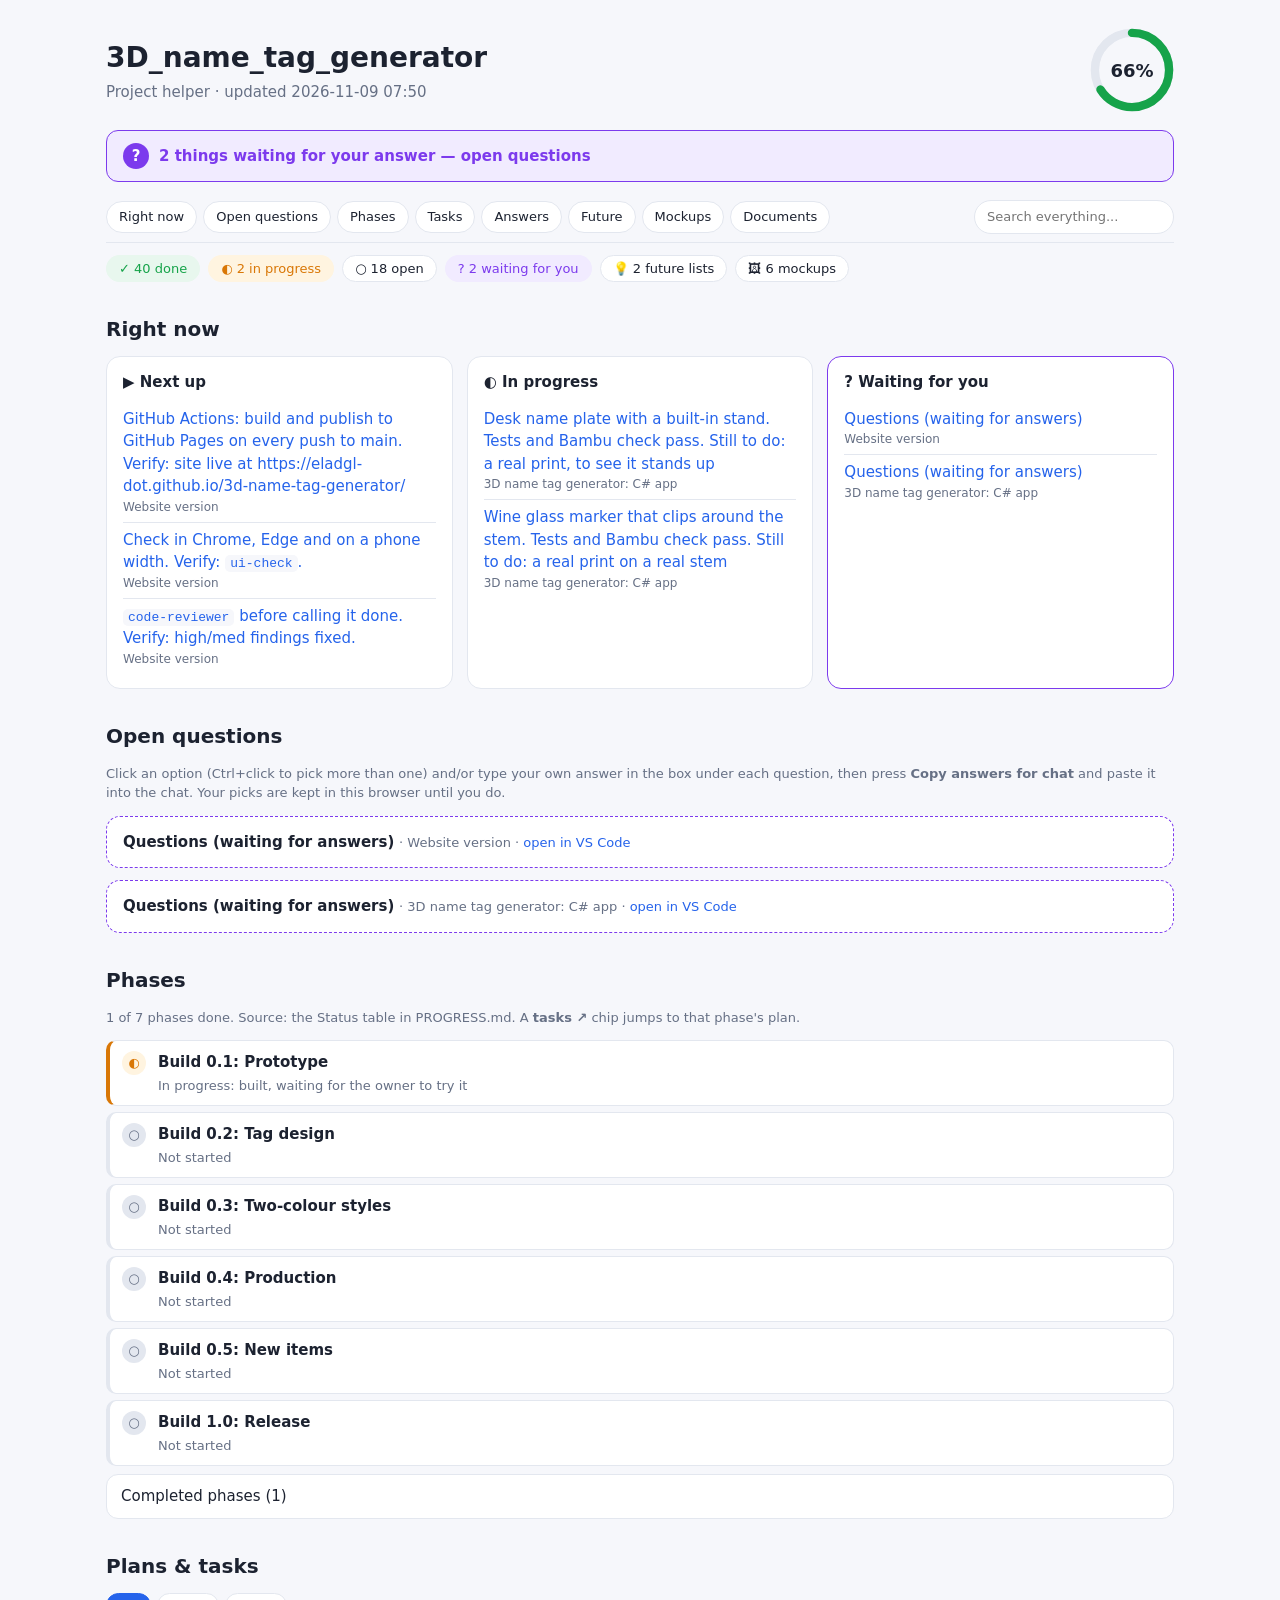
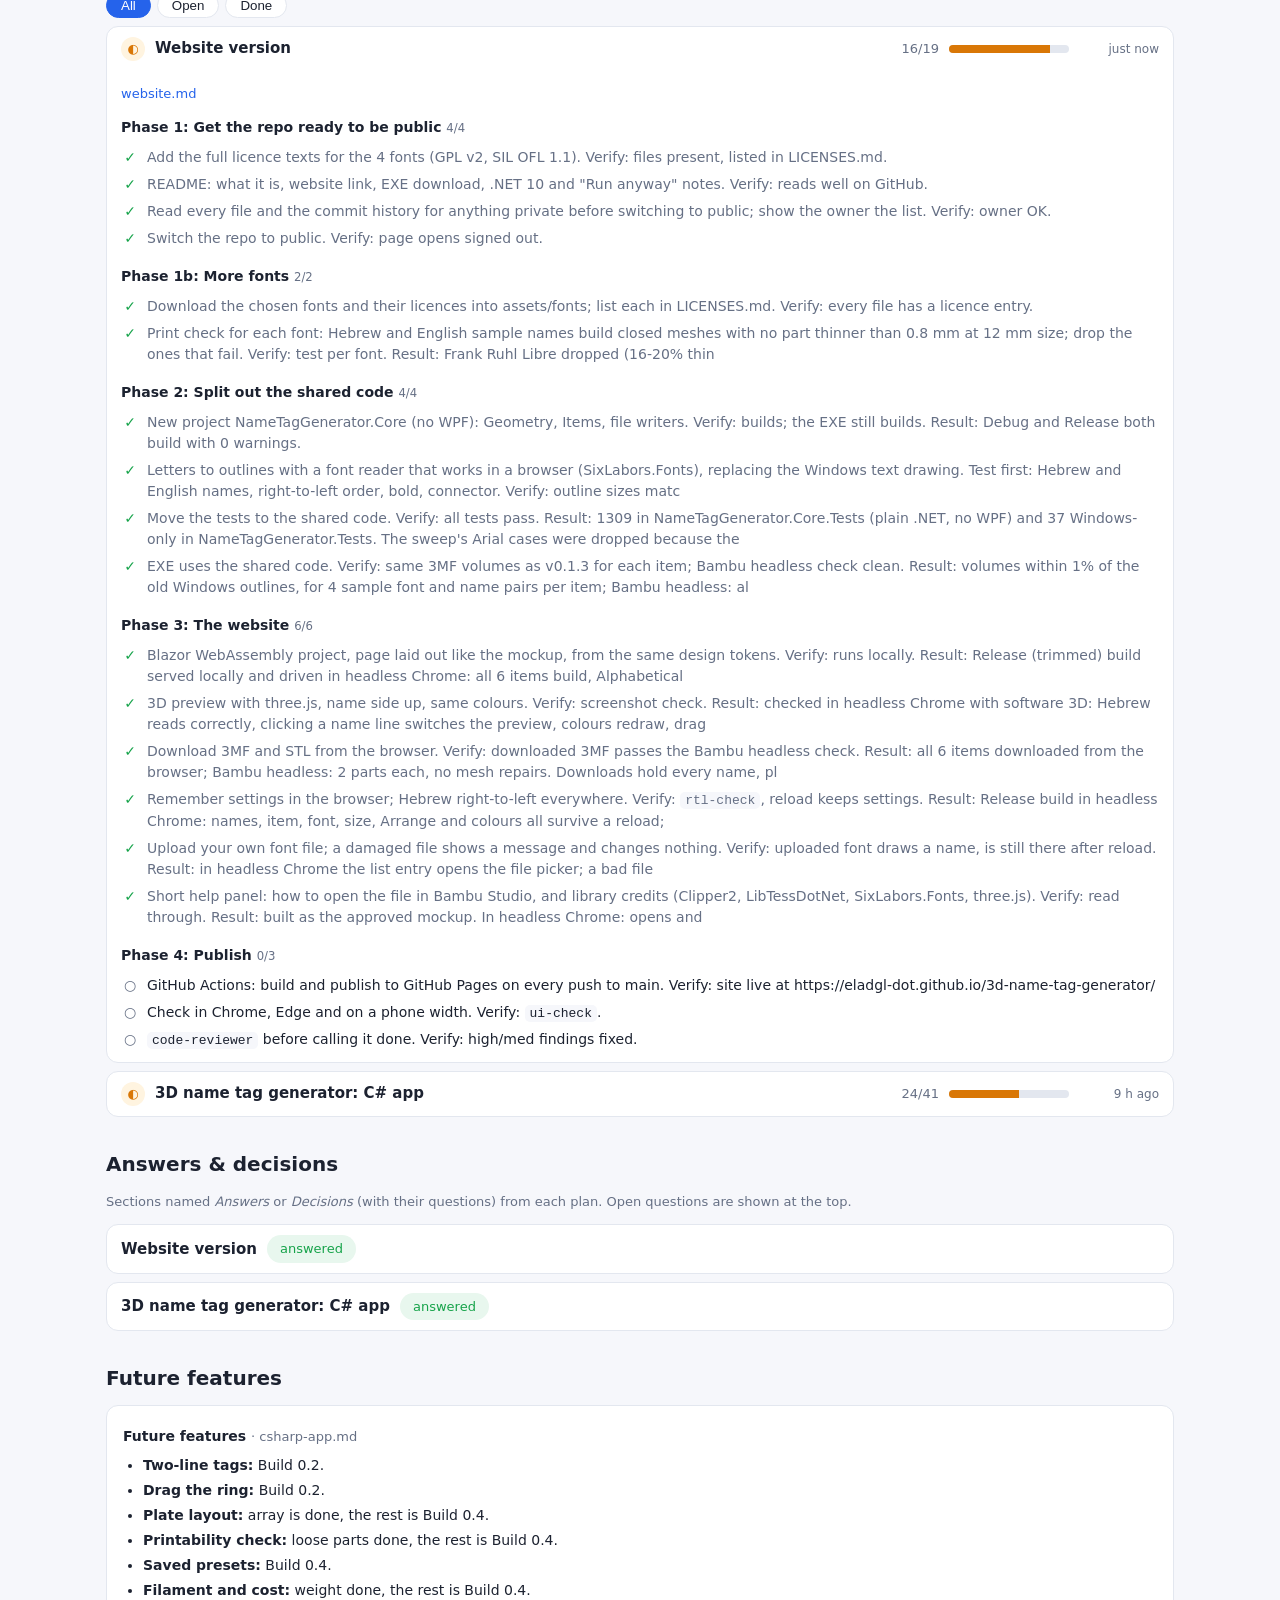
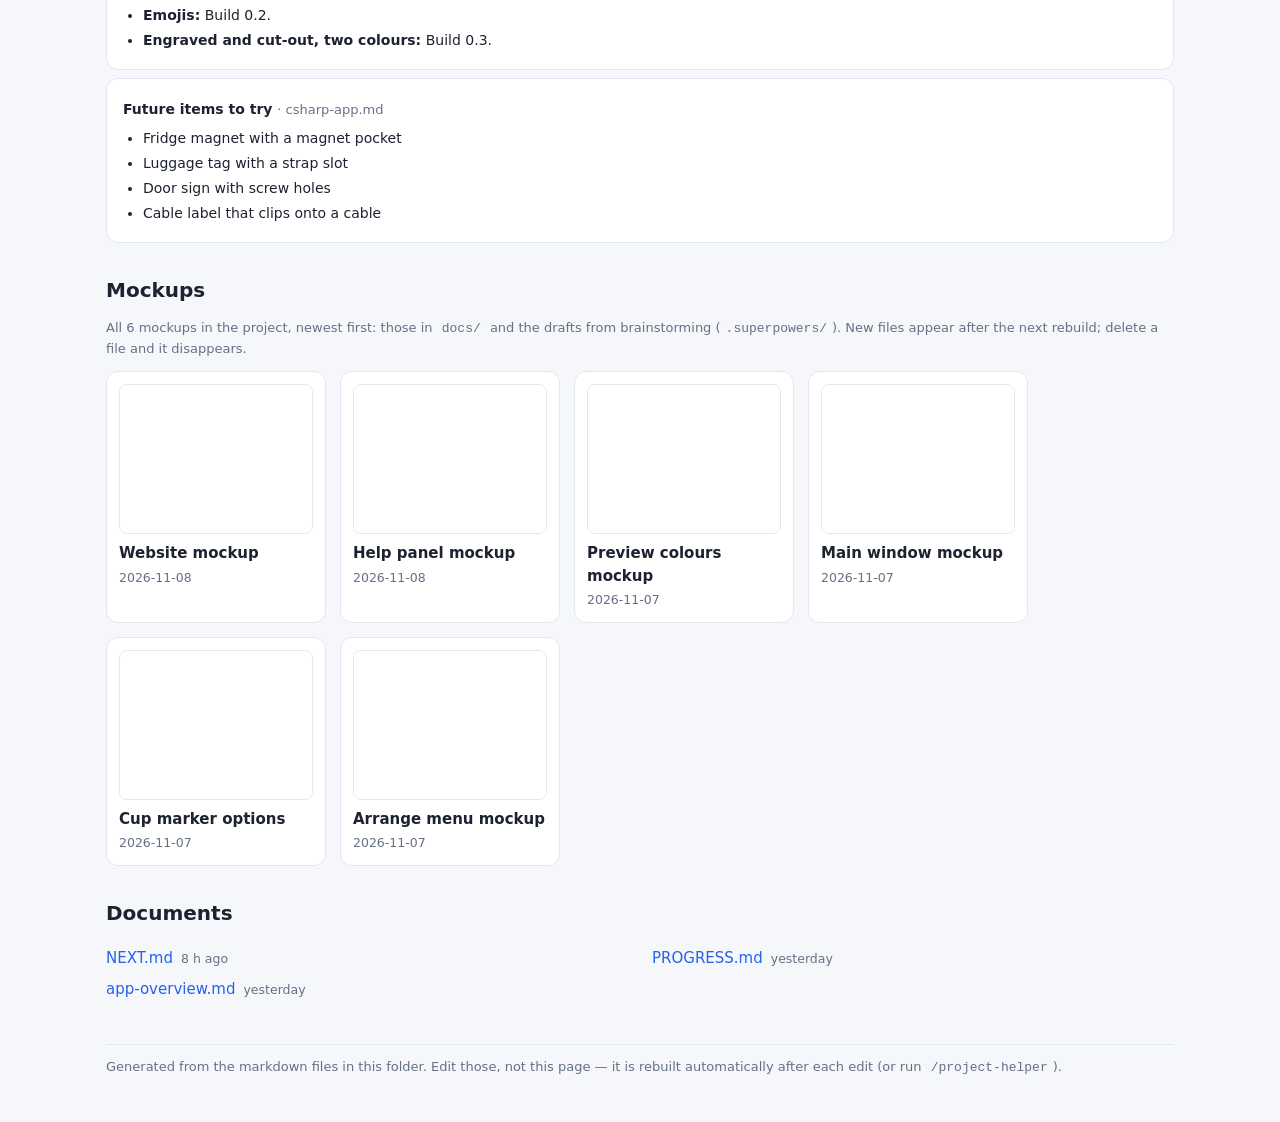
==== commit 8dce189f: "Add the website help panel and fix mixed Hebrew and English names The help panel slides over the set" ====
--- a/docs/Project helper.html
+++ b/docs/Project helper.html
@@ -52,11 +52,11 @@
 footer{margin-top:40px;color:var(--mute);font-size:13px;border-top:1px solid var(--line);padding-top:12px}
 @media(max-width:600px){.docs{columns:1}.bar{width:80px}.when{display:none}nav input{margin-left:0;width:100%}}
 </style></head><body data-f="all"><main>
-<header><div><h1>3D_name_tag_generator</h1><p class="sub">Project helper &middot; updated 2026-11-08 23:26</p></div><div class="ring" title="39 of 60 checklist items done"><svg viewBox="0 0 36 36"><circle cx="18" cy="18" r="15.9" class="rb"/><circle cx="18" cy="18" r="15.9" class="rf" stroke-dasharray="65 35"/></svg><b>65%</b></div></header>
+<header><div><h1>3D_name_tag_generator</h1><p class="sub">Project helper &middot; updated 2026-11-09 07:50</p></div><div class="ring" title="40 of 60 checklist items done"><svg viewBox="0 0 36 36"><circle cx="18" cy="18" r="15.9" class="rb"/><circle cx="18" cy="18" r="15.9" class="rf" stroke-dasharray="66 34"/></svg><b>66%</b></div></header>
 <a class="banner" href="#open-questions"><b>?</b> 2 things waiting for your answer &mdash; open questions</a>
 <nav><a href="#now">Right now</a><a href="#open-questions">Open questions</a><a href="#phases">Phases</a><a href="#plans">Tasks</a><a href="#qa">Answers</a><a href="#future">Future</a><a href="#mockups">Mockups</a><a href="#docs">Documents</a><input id="q" type="search" placeholder="Search everything..." aria-label="Search"></nav>
-<div class="chips"><span class="chip ok">✓ 39 done</span><span class="chip warn">◐ 2 in progress</span><span class="chip">○ 19 open</span><span class="chip ask">? 2 waiting for you</span><span class="chip">💡 2 future lists</span><span class="chip">🖼 5 mockups</span><span id="chg" class="chip chgc" hidden><span id="chgn"></span> changed since your last visit <button id="seen">Mark as seen</button></span><span id="mc" class="chip" hidden></span></div>
-<section id="now"><h2>Right now</h2><div class="cards3"><div class="card"><h3>▶ Next up</h3><ul class='tl'><li dir="auto"><a href="vscode://file/D:/New%20Projects/Local_AI_projects/3D_name_tag_generator/docs/plans/website.md:59" title="Open in VS Code">Short help panel: how to open the file in Bambu Studio, and library credits (Clipper2, LibTessDotNet, SixLabors.Fonts). Verify: read through.</a><small>Website version</small></li><li dir="auto"><a href="vscode://file/D:/New%20Projects/Local_AI_projects/3D_name_tag_generator/docs/plans/website.md:62" title="Open in VS Code">GitHub Actions: build and publish to GitHub Pages on every push to main. Verify: site live at https://eladgl-dot.github.io/3d-name-tag-generator/</a><small>Website version</small></li><li dir="auto"><a href="vscode://file/D:/New%20Projects/Local_AI_projects/3D_name_tag_generator/docs/plans/website.md:63" title="Open in VS Code">Check in Chrome, Edge and on a phone width. Verify: <code>ui-check</code>.</a><small>Website version</small></li><li dir="auto"><a href="vscode://file/D:/New%20Projects/Local_AI_projects/3D_name_tag_generator/docs/plans/website.md:64" title="Open in VS Code"><code>code-reviewer</code> before calling it done. Verify: high/med findings fixed.</a><small>Website version</small></li></ul></div><div class="card"><h3>◐ In progress</h3><ul class='tl'><li dir="auto"><a href="vscode://file/D:/New%20Projects/Local_AI_projects/3D_name_tag_generator/docs/plans/csharp-app.md:126" title="Open in VS Code">Desk name plate with a built-in stand. Tests and Bambu check pass. Still to do: a real print, to see it stands up</a><small>3D name tag generator: C# app</small></li><li dir="auto"><a href="vscode://file/D:/New%20Projects/Local_AI_projects/3D_name_tag_generator/docs/plans/csharp-app.md:128" title="Open in VS Code">Wine glass marker that clips around the stem. Tests and Bambu check pass. Still to do: a real print on a real stem</a><small>3D name tag generator: C# app</small></li></ul></div><div class="card ask"><h3>? Waiting for you</h3><ul class='tl'><li dir="auto"><a href="#open-questions">Questions (waiting for answers)</a><small>Website version</small></li><li dir="auto"><a href="#open-questions">Questions (waiting for answers)</a><small>3D name tag generator: C# app</small></li></ul></div></div></section>
+<div class="chips"><span class="chip ok">✓ 40 done</span><span class="chip warn">◐ 2 in progress</span><span class="chip">○ 18 open</span><span class="chip ask">? 2 waiting for you</span><span class="chip">💡 2 future lists</span><span class="chip">🖼 6 mockups</span><span id="chg" class="chip chgc" hidden><span id="chgn"></span> changed since your last visit <button id="seen">Mark as seen</button></span><span id="mc" class="chip" hidden></span></div>
+<section id="now"><h2>Right now</h2><div class="cards3"><div class="card"><h3>▶ Next up</h3><ul class='tl'><li dir="auto"><a href="vscode://file/D:/New%20Projects/Local_AI_projects/3D_name_tag_generator/docs/plans/website.md:65" title="Open in VS Code">GitHub Actions: build and publish to GitHub Pages on every push to main. Verify: site live at https://eladgl-dot.github.io/3d-name-tag-generator/</a><small>Website version</small></li><li dir="auto"><a href="vscode://file/D:/New%20Projects/Local_AI_projects/3D_name_tag_generator/docs/plans/website.md:66" title="Open in VS Code">Check in Chrome, Edge and on a phone width. Verify: <code>ui-check</code>.</a><small>Website version</small></li><li dir="auto"><a href="vscode://file/D:/New%20Projects/Local_AI_projects/3D_name_tag_generator/docs/plans/website.md:67" title="Open in VS Code"><code>code-reviewer</code> before calling it done. Verify: high/med findings fixed.</a><small>Website version</small></li></ul></div><div class="card"><h3>◐ In progress</h3><ul class='tl'><li dir="auto"><a href="vscode://file/D:/New%20Projects/Local_AI_projects/3D_name_tag_generator/docs/plans/csharp-app.md:126" title="Open in VS Code">Desk name plate with a built-in stand. Tests and Bambu check pass. Still to do: a real print, to see it stands up</a><small>3D name tag generator: C# app</small></li><li dir="auto"><a href="vscode://file/D:/New%20Projects/Local_AI_projects/3D_name_tag_generator/docs/plans/csharp-app.md:128" title="Open in VS Code">Wine glass marker that clips around the stem. Tests and Bambu check pass. Still to do: a real print on a real stem</a><small>3D name tag generator: C# app</small></li></ul></div><div class="card ask"><h3>? Waiting for you</h3><ul class='tl'><li dir="auto"><a href="#open-questions">Questions (waiting for answers)</a><small>Website version</small></li><li dir="auto"><a href="#open-questions">Questions (waiting for answers)</a><small>3D name tag generator: C# app</small></li></ul></div></div></section>
 <section id="open-questions"><h2>Open questions</h2>
 <p class="muted">Click an option (Ctrl+click to pick more than one) and/or type your own answer in the box under each question, then press <b>Copy answers for chat</b> and paste it into the chat. Your picks are kept in this browser until you do.</p>
 <div class="qsec waiting"><b dir="auto">Questions (waiting for answers)</b> <small class="muted">&middot; Website version &middot; <a href="vscode://file/D:/New%20Projects/Local_AI_projects/3D_name_tag_generator/docs/plans/website.md:7">open in VS Code</a></small></div>
@@ -68,12 +68,12 @@
 <details><summary>Completed phases (1)</summary><ul class='phases'><li class="ph s done" data-k="ph:4a093bb6" data-h="doneb01f4f95"><span class="dot">✓</span><div><b dir="auto">Understand the old app and plan</b><p dir="auto">Done</p></div></li></ul></details>
 </section>
 <section id="plans"><h2>Plans &amp; tasks</h2><div class="filters"><button data-f="all" class="on">All</button><button data-f="open">Open</button><button data-f="done">Done</button></div>
-<details id="plan-website" class="plan doing" open data-k="plan:website" data-h="15/19"><summary><span class="dot doing">◐</span><span class="ptitle s" dir="auto">Website version</span><span class="pstat">15/19</span><div class="bar doing"><i style="width:78%"></i></div><span class="when">just now</span></summary><p class="muted"><a href="vscode://file/D:/New%20Projects/Local_AI_projects/3D_name_tag_generator/docs/plans/website.md">website.md</a></p><h4 dir="auto">Phase 1: Get the repo ready to be public <small>4/4</small></h4><ul class="tasks"><li class="task s done" dir="auto" data-k="t:website:c22af869" data-h="done"><span class="ic">✓</span><a href="vscode://file/D:/New%20Projects/Local_AI_projects/3D_name_tag_generator/docs/plans/website.md:36">Add the full licence texts for the 4 fonts (GPL v2, SIL OFL 1.1). Verify: files present, listed in LICENSES.md.</a></li><li class="task s done" dir="auto" data-k="t:website:60e4157f" data-h="done"><span class="ic">✓</span><a href="vscode://file/D:/New%20Projects/Local_AI_projects/3D_name_tag_generator/docs/plans/website.md:37">README: what it is, website link, EXE download, .NET 10 and &quot;Run anyway&quot; notes. Verify: reads well on GitHub.</a></li><li class="task s done" dir="auto" data-k="t:website:63293988" data-h="done"><span class="ic">✓</span><a href="vscode://file/D:/New%20Projects/Local_AI_projects/3D_name_tag_generator/docs/plans/website.md:38">Read every file and the commit history for anything private before switching to public; show the owner the list. Verify: owner OK.</a></li><li class="task s done" dir="auto" data-k="t:website:551575eb" data-h="done"><span class="ic">✓</span><a href="vscode://file/D:/New%20Projects/Local_AI_projects/3D_name_tag_generator/docs/plans/website.md:39">Switch the repo to public. Verify: page opens signed out.</a></li></ul><h4 dir="auto">Phase 1b: More fonts <small>2/2</small></h4><ul class="tasks"><li class="task s done" dir="auto" data-k="t:website:7435f222" data-h="done"><span class="ic">✓</span><a href="vscode://file/D:/New%20Projects/Local_AI_projects/3D_name_tag_generator/docs/plans/website.md:42">Download the chosen fonts and their licences into assets/fonts; list each in LICENSES.md. Verify: every file has a licence entry.</a></li><li class="task s done" dir="auto" data-k="t:website:e79522e4" data-h="done"><span class="ic">✓</span><a href="vscode://file/D:/New%20Projects/Local_AI_projects/3D_name_tag_generator/docs/plans/website.md:43">Print check for each font: Hebrew and English sample names build closed meshes with no part thinner than 0.8 mm at 12 mm size; drop the ones that fail. Verify: test per font. Result: Frank Ruhl Libre dropped (16-20% thin</a></li></ul><h4 dir="auto">Phase 2: Split out the shared code <small>4/4</small></h4><ul class="tasks"><li class="task s done" dir="auto" data-k="t:website:f6de052b" data-h="done"><span class="ic">✓</span><a href="vscode://file/D:/New%20Projects/Local_AI_projects/3D_name_tag_generator/docs/plans/website.md:46">New project NameTagGenerator.Core (no WPF): Geometry, Items, file writers. Verify: builds; the EXE still builds. Result: Debug and Release both build with 0 warnings.</a></li><li class="task s done" dir="auto" data-k="t:website:6268f497" data-h="done"><span class="ic">✓</span><a href="vscode://file/D:/New%20Projects/Local_AI_projects/3D_name_tag_generator/docs/plans/website.md:47">Letters to outlines with a font reader that works in a browser (SixLabors.Fonts), replacing the Windows text drawing. Test first: Hebrew and English names, right-to-left order, bold, connector. Verify: outline sizes matc</a></li><li class="task s done" dir="auto" data-k="t:website:b7c839a4" data-h="done"><span class="ic">✓</span><a href="vscode://file/D:/New%20Projects/Local_AI_projects/3D_name_tag_generator/docs/plans/website.md:48">Move the tests to the shared code. Verify: all tests pass. Result: 1309 in NameTagGenerator.Core.Tests (plain .NET, no WPF) and 37 Windows-only in NameTagGenerator.Tests. The sweep&#x27;s Arial cases were dropped because the </a></li><li class="task s done" dir="auto" data-k="t:website:b070ad4b" data-h="done"><span class="ic">✓</span><a href="vscode://file/D:/New%20Projects/Local_AI_projects/3D_name_tag_generator/docs/plans/website.md:49">EXE uses the shared code. Verify: same 3MF volumes as v0.1.3 for each item; Bambu headless check clean. Result: volumes within 1% of the old Windows outlines, for 4 sample font and name pairs per item; Bambu headless: al</a></li></ul><h4 dir="auto">Phase 3: The website <small>5/6</small></h4><ul class="tasks"><li class="task s done" dir="auto" data-k="t:website:3232e1bc" data-h="done"><span class="ic">✓</span><a href="vscode://file/D:/New%20Projects/Local_AI_projects/3D_name_tag_generator/docs/plans/website.md:54">Blazor WebAssembly project, page laid out like the mockup, from the same design tokens. Verify: runs locally. Result: Release (trimmed) build served locally and driven in headless Chrome: all 6 items build, Alphabetical </a></li><li class="task s done" dir="auto" data-k="t:website:db93aad0" data-h="done"><span class="ic">✓</span><a href="vscode://file/D:/New%20Projects/Local_AI_projects/3D_name_tag_generator/docs/plans/website.md:55">3D preview with three.js, name side up, same colours. Verify: screenshot check. Result: checked in headless Chrome with software 3D: Hebrew reads correctly, clicking a name line switches the preview, colours redraw, drag</a></li><li class="task s done" dir="auto" data-k="t:website:6b7cbad3" data-h="done"><span class="ic">✓</span><a href="vscode://file/D:/New%20Projects/Local_AI_projects/3D_name_tag_generator/docs/plans/website.md:56">Download 3MF and STL from the browser. Verify: downloaded 3MF passes the Bambu headless check. Result: all 6 items downloaded from the browser; Bambu headless: 2 parts each, no mesh repairs. Downloads hold every name, pl</a></li><li class="task s done" dir="auto" data-k="t:website:fac5d5b9" data-h="done"><span class="ic">✓</span><a href="vscode://file/D:/New%20Projects/Local_AI_projects/3D_name_tag_generator/docs/plans/website.md:57">Remember settings in the browser; Hebrew right-to-left everywhere. Verify: <code>rtl-check</code>, reload keeps settings. Result: Release build in headless Chrome: names, item, font, size, Arrange and colours all survive a reload; </a></li><li class="task s done" dir="auto" data-k="t:website:2ea7006d" data-h="done"><span class="ic">✓</span><a href="vscode://file/D:/New%20Projects/Local_AI_projects/3D_name_tag_generator/docs/plans/website.md:58">Upload your own font file; a damaged file shows a message and changes nothing. Verify: uploaded font draws a name, is still there after reload. Result: in headless Chrome the list entry opens the file picker; a bad file </a></li><li class="task s open" dir="auto" data-k="t:website:85466c1c" data-h="open"><span class="ic">○</span><a href="vscode://file/D:/New%20Projects/Local_AI_projects/3D_name_tag_generator/docs/plans/website.md:59">Short help panel: how to open the file in Bambu Studio, and library credits (Clipper2, LibTessDotNet, SixLabors.Fonts). Verify: read through.</a></li></ul><h4 dir="auto">Phase 4: Publish <small>0/3</small></h4><ul class="tasks"><li class="task s open" dir="auto" data-k="t:website:1bf8db0e" data-h="open"><span class="ic">○</span><a href="vscode://file/D:/New%20Projects/Local_AI_projects/3D_name_tag_generator/docs/plans/website.md:62">GitHub Actions: build and publish to GitHub Pages on every push to main. Verify: site live at https://eladgl-dot.github.io/3d-name-tag-generator/</a></li><li class="task s open" dir="auto" data-k="t:website:7120be0f" data-h="open"><span class="ic">○</span><a href="vscode://file/D:/New%20Projects/Local_AI_projects/3D_name_tag_generator/docs/plans/website.md:63">Check in Chrome, Edge and on a phone width. Verify: <code>ui-check</code>.</a></li><li class="task s open" dir="auto" data-k="t:website:16bac7fd" data-h="open"><span class="ic">○</span><a href="vscode://file/D:/New%20Projects/Local_AI_projects/3D_name_tag_generator/docs/plans/website.md:64"><code>code-reviewer</code> before calling it done. Verify: high/med findings fixed.</a></li></ul></details>
-<details id="plan-csharp-app" class="plan doing" data-k="plan:csharp-app" data-h="24/41"><summary><span class="dot doing">◐</span><span class="ptitle s" dir="auto">3D name tag generator: C# app</span><span class="pstat">24/41</span><div class="bar doing"><i style="width:58%"></i></div><span class="when">1 h ago</span></summary><p class="muted"><a href="vscode://file/D:/New%20Projects/Local_AI_projects/3D_name_tag_generator/docs/plans/csharp-app.md">csharp-app.md</a></p><h4 dir="auto">Build 0.1: Prototype (done) <small>13/13</small></h4><ul class="tasks"><li class="task s done" dir="auto" data-k="t:csharp-app:cec4bb4c" data-h="done"><span class="ic">✓</span><a href="vscode://file/D:/New%20Projects/Local_AI_projects/3D_name_tag_generator/docs/plans/csharp-app.md:82">.NET 10 WPF single-file publish. Verified: one EXE, 657 KB</a></li><li class="task s done" dir="auto" data-k="t:csharp-app:a0179eaa" data-h="done"><span class="ic">✓</span><a href="vscode://file/D:/New%20Projects/Local_AI_projects/3D_name_tag_generator/docs/plans/csharp-app.md:83">Logo in the EXE and window. Verified in the title bar</a></li><li class="task s done" dir="auto" data-k="t:csharp-app:bc9a8807" data-h="done"><span class="ic">✓</span><a href="vscode://file/D:/New%20Projects/Local_AI_projects/3D_name_tag_generator/docs/plans/csharp-app.md:84">Hebrew text to outlines, correct order. Verified by test: first letter on the right</a></li><li class="task s done" dir="auto" data-k="t:csharp-app:7c9b0329" data-h="done"><span class="ic">✓</span><a href="vscode://file/D:/New%20Projects/Local_AI_projects/3D_name_tag_generator/docs/plans/csharp-app.md:85">Closed meshes. Verified: 216 tests, including every item with every bundled font, 6 names, solid and hollow</a></li><li class="task s done" dir="auto" data-k="t:csharp-app:7ebc360a" data-h="done"><span class="ic">✓</span><a href="vscode://file/D:/New%20Projects/Local_AI_projects/3D_name_tag_generator/docs/plans/csharp-app.md:86">Keychain, pencil top, bookmark as one class each, listed automatically. Verified by tests and screenshots</a></li><li class="task s done" dir="auto" data-k="t:csharp-app:aace6541" data-h="done"><span class="ic">✓</span><a href="vscode://file/D:/New%20Projects/Local_AI_projects/3D_name_tag_generator/docs/plans/csharp-app.md:87">Real 3D preview: rotate, zoom, pan, two colours. Verified by screenshots; mouse dragging not exercised by a person yet</a></li><li class="task s done" dir="auto" data-k="t:csharp-app:b80562d7" data-h="done"><span class="ic">✓</span><a href="vscode://file/D:/New%20Projects/Local_AI_projects/3D_name_tag_generator/docs/plans/csharp-app.md:88">Array: columns, auto-fit, gaps, plate size, plate shown, warning when too big. Verified by tests and screenshots</a></li><li class="task s done" dir="auto" data-k="t:csharp-app:8be11ab9" data-h="done"><span class="ic">✓</span><a href="vscode://file/D:/New%20Projects/Local_AI_projects/3D_name_tag_generator/docs/plans/csharp-app.md:89">Fonts from the PC, Hebrew first, 4 built in, Add font file. Listing and built-in fonts verified; Add font file not exercised yet</a></li><li class="task s done" dir="auto" data-k="t:csharp-app:90bae85c" data-h="done"><span class="ic">✓</span><a href="vscode://file/D:/New%20Projects/Local_AI_projects/3D_name_tag_generator/docs/plans/csharp-app.md:90">Help menu with 8 topics and F1. Verified one topic opens from the menu</a></li><li class="task s done" dir="auto" data-k="t:csharp-app:93b56e8b" data-h="done"><span class="ic">✓</span><a href="vscode://file/D:/New%20Projects/Local_AI_projects/3D_name_tag_generator/docs/plans/csharp-app.md:91">Save STL or 3MF, with the pop-up for several names. Pop-up verified; file writing verified by tests; the file dialogs not exercised by a person yet</a></li><li class="task s done" dir="auto" data-k="t:csharp-app:f0be8e8a" data-h="done"><span class="ic">✓</span><a href="vscode://file/D:/New%20Projects/Local_AI_projects/3D_name_tag_generator/docs/plans/csharp-app.md:92">3MF with two parts on two filaments. Verified: Bambu Studio&#x27;s own loader reports 2 parts and zero mesh errors for all items and an array</a></li><li class="task s done" dir="auto" data-k="t:csharp-app:8ec189e5" data-h="done"><span class="ic">✓</span><a href="vscode://file/D:/New%20Projects/Local_AI_projects/3D_name_tag_generator/docs/plans/csharp-app.md:93">Send to Bambu Studio button. Verified by the owner: it works</a></li><li class="task s done" dir="auto" data-k="t:csharp-app:d04f8206" data-h="done"><span class="ic">✓</span><a href="vscode://file/D:/New%20Projects/Local_AI_projects/3D_name_tag_generator/docs/plans/csharp-app.md:94">Partial features: loose-part warning, solid PETG weight, remembers settings</a></li></ul><h4 dir="auto">Build 0.1.1: Memory error and preview colours <small>10/10</small></h4><ul class="tasks"><li class="task s done" dir="auto" data-k="t:csharp-app:4de995e3" data-h="done"><span class="ic">✓</span><a href="vscode://file/D:/New%20Projects/Local_AI_projects/3D_name_tag_generator/docs/plans/csharp-app.md:97">Try to reproduce the memory error. Not reproduced: 1,500 rebuilds and 3,000 rotations stayed flat at about 120 MB, with no handle growth</a></li><li class="task s done" dir="auto" data-k="t:csharp-app:997b0d55" data-h="done"><span class="ic">✓</span><a href="vscode://file/D:/New%20Projects/Local_AI_projects/3D_name_tag_generator/docs/plans/csharp-app.md:98">Crash log with the full error and memory figures. Verified: 5 tests, and a real error wrote <code>crash.log</code></a></li><li class="task s done" dir="auto" data-k="t:csharp-app:ec838999" data-h="done"><span class="ic">✓</span><a href="vscode://file/D:/New%20Projects/Local_AI_projects/3D_name_tag_generator/docs/plans/csharp-app.md:99">On a memory error, the preview switches to software drawing and the app keeps going. Verified with a thrown error: one pop-up, new model drawn. Whether it cures the real failure is unknown</a></li><li class="task s done" dir="auto" data-k="t:csharp-app:1b0a6fd1" data-h="done"><span class="ic">✓</span><a href="vscode://file/D:/New%20Projects/Local_AI_projects/3D_name_tag_generator/docs/plans/csharp-app.md:100">Check the real app sitting idle. Verified over 9 minutes: 171 MB throughout, handles did not grow, no CPU use. A multi-hour idle run was not done</a></li><li class="task s done" dir="auto" data-k="t:csharp-app:fda9c6af" data-h="done"><span class="ic">✓</span><a href="vscode://file/D:/New%20Projects/Local_AI_projects/3D_name_tag_generator/docs/plans/csharp-app.md:101">Colour choice for base and letters, preview only, remembered. Mockup approved: preview colours. Verified: palette, swap and Any colour dialog</a></li><li class="task s done" dir="auto" data-k="t:csharp-app:cf5fc154" data-h="done"><span class="ic">✓</span><a href="vscode://file/D:/New%20Projects/Local_AI_projects/3D_name_tag_generator/docs/plans/csharp-app.md:102">Fill gaps between letters, on every item, with a setting. Verified: tests on the owner&#x27;s 3 names, picture compared</a></li><li class="task s done" dir="auto" data-k="t:csharp-app:b364051b" data-h="done"><span class="ic">✓</span><a href="vscode://file/D:/New%20Projects/Local_AI_projects/3D_name_tag_generator/docs/plans/csharp-app.md:103">Bookmark clip joined solidly under every name, with slits starting at the same distance below it. Verified: tests and picture. Clip length now counts from under the name</a></li><li class="task s done" dir="auto" data-k="t:csharp-app:7815ef07" data-h="done"><span class="ic">✓</span><a href="vscode://file/D:/New%20Projects/Local_AI_projects/3D_name_tag_generator/docs/plans/csharp-app.md:104">Refit the view when the item or the This name / All names view changes. Found by <code>ui-check</code>. Item switching ran, but the zoom fix was not seen after a manual zoom</a></li><li class="task s done" dir="auto" data-k="t:csharp-app:276c6a61" data-h="done"><span class="ic">✓</span><a href="vscode://file/D:/New%20Projects/Local_AI_projects/3D_name_tag_generator/docs/plans/csharp-app.md:105">Mouse wheel over a closed list no longer changes it. Found by <code>ui-check</code>. Verified by a direct test; panel scrolling past the list not tried by a person</a></li><li class="task s done" dir="auto" data-k="t:csharp-app:4e28de6" data-h="done"><span class="ic">✓</span><a href="vscode://file/D:/New%20Projects/Local_AI_projects/3D_name_tag_generator/docs/plans/csharp-app.md:106">Arrange button and pop-up menu in the bar above the preview. Mockup approved: arrange menu. Verified: 444 tests, and <code>ui-check</code> on the real window for shapes, Columns box, order</a></li></ul><h4 dir="auto">Build 0.2: Tag design <small>0/4</small></h4><ul class="tasks"><li class="task s open" dir="auto" data-k="t:csharp-app:c541a478" data-h="open"><span class="ic">○</span><a href="vscode://file/D:/New%20Projects/Local_AI_projects/3D_name_tag_generator/docs/plans/csharp-app.md:109">Two-line tags on one base, like the photo. Verify: tests plus compare with the photo</a></li><li class="task s open" dir="auto" data-k="t:csharp-app:32c2340" data-h="open"><span class="ic">○</span><a href="vscode://file/D:/New%20Projects/Local_AI_projects/3D_name_tag_generator/docs/plans/csharp-app.md:110">Drag the ring in the preview, including the small corner loop. Verify: position saved, tag stays one piece</a></li><li class="task s open" dir="auto" data-k="t:csharp-app:752681ff" data-h="open"><span class="ic">○</span><a href="vscode://file/D:/New%20Projects/Local_AI_projects/3D_name_tag_generator/docs/plans/csharp-app.md:111">Emojis beside the name. Verify: several emojis give closed meshes</a></li><li class="task s open" dir="auto" data-k="t:csharp-app:afca27ba" data-h="open"><span class="ic">○</span><a href="vscode://file/D:/New%20Projects/Local_AI_projects/3D_name_tag_generator/docs/plans/csharp-app.md:112">Custom connector text. Verify: test</a></li></ul><h4 dir="auto">Build 0.3: Two-colour styles <small>0/3</small></h4><ul class="tasks"><li class="task s open" dir="auto" data-k="t:csharp-app:6466d7c7" data-h="open"><span class="ic">○</span><a href="vscode://file/D:/New%20Projects/Local_AI_projects/3D_name_tag_generator/docs/plans/csharp-app.md:115">Engraved inlay: letters set flush into the base, in the second colour. Verify: parts fit with no overlap, closed meshes</a></li><li class="task s open" dir="auto" data-k="t:csharp-app:d33002fe" data-h="open"><span class="ic">○</span><a href="vscode://file/D:/New%20Projects/Local_AI_projects/3D_name_tag_generator/docs/plans/csharp-app.md:116">Cut-out: letters cut through the base with a second-colour backing. Verify: closed meshes, Bambu check</a></li><li class="task s open" dir="auto" data-k="t:csharp-app:fbac8847" data-h="open"><span class="ic">○</span><a href="vscode://file/D:/New%20Projects/Local_AI_projects/3D_name_tag_generator/docs/plans/csharp-app.md:117">Style choice per item. Verify: each item with each style</a></li></ul><h4 dir="auto">Build 0.4: Production <small>0/4</small></h4><ul class="tasks"><li class="task s open" dir="auto" data-k="t:csharp-app:5747a472" data-h="open"><span class="ic">○</span><a href="vscode://file/D:/New%20Projects/Local_AI_projects/3D_name_tag_generator/docs/plans/csharp-app.md:120">Plate layout: printer presets, spill onto more plates, each plate as a Bambu plate. Verify: long list splits correctly</a></li><li class="task s open" dir="auto" data-k="t:csharp-app:5e619afe" data-h="open"><span class="ic">○</span><a href="vscode://file/D:/New%20Projects/Local_AI_projects/3D_name_tag_generator/docs/plans/csharp-app.md:121">Full printability check: thin walls and weak ring, shown on the model. Verify: test shapes trigger each warning</a></li><li class="task s open" dir="auto" data-k="t:csharp-app:abcbdefc" data-h="open"><span class="ic">○</span><a href="vscode://file/D:/New%20Projects/Local_AI_projects/3D_name_tag_generator/docs/plans/csharp-app.md:122">Saved presets. Verify: save, load, survive restart</a></li><li class="task s open" dir="auto" data-k="t:csharp-app:d722ec17" data-h="open"><span class="ic">○</span><a href="vscode://file/D:/New%20Projects/Local_AI_projects/3D_name_tag_generator/docs/plans/csharp-app.md:123">Filament settings and cost, PETG default, price per kg. Verify: compare with a Bambu slice</a></li></ul><h4 dir="auto">Build 0.5: New items <small>1/3</small></h4><ul class="tasks"><li class="task s doing" dir="auto" data-k="t:csharp-app:ca549ba8" data-h="doing"><span class="ic">◐</span><a href="vscode://file/D:/New%20Projects/Local_AI_projects/3D_name_tag_generator/docs/plans/csharp-app.md:126">Desk name plate with a built-in stand. Tests and Bambu check pass. Still to do: a real print, to see it stands up</a></li><li class="task s done" dir="auto" data-k="t:csharp-app:58f3d260" data-h="done"><span class="ic">✓</span><a href="vscode://file/D:/New%20Projects/Local_AI_projects/3D_name_tag_generator/docs/plans/csharp-app.md:127">Cup marker: rebuilt as a saddle along the rim (owner chose A). Tests and Bambu check pass (2 parts, no mesh errors). Owner printed it on 2026-11-07: &quot;printed and looks great!&quot;</a></li><li class="task s doing" dir="auto" data-k="t:csharp-app:229add7e" data-h="doing"><span class="ic">◐</span><a href="vscode://file/D:/New%20Projects/Local_AI_projects/3D_name_tag_generator/docs/plans/csharp-app.md:128">Wine glass marker that clips around the stem. Tests and Bambu check pass. Still to do: a real print on a real stem</a></li></ul><h4 dir="auto">Build 1.0: Release <small>0/4</small></h4><ul class="tasks"><li class="task s open" dir="auto" data-k="t:csharp-app:e92a9628" data-h="open"><span class="ic">○</span><a href="vscode://file/D:/New%20Projects/Local_AI_projects/3D_name_tag_generator/docs/plans/csharp-app.md:131">Try it on a PC without .NET 10, and confirm the install prompt</a></li><li class="task s open" dir="auto" data-k="t:csharp-app:aadb2f41" data-h="open"><span class="ic">○</span><a href="vscode://file/D:/New%20Projects/Local_AI_projects/3D_name_tag_generator/docs/plans/csharp-app.md:132">Licence files for fonts and libraries</a></li><li class="task s open" dir="auto" data-k="t:csharp-app:9bad16ff" data-h="open"><span class="ic">○</span><a href="vscode://file/D:/New%20Projects/Local_AI_projects/3D_name_tag_generator/docs/plans/csharp-app.md:133"><code>code-reviewer</code> pass, <code>ui-check</code> at 100% text size and 150% DPI</a></li><li class="task s open" dir="auto" data-k="t:csharp-app:599a2741" data-h="open"><span class="ic">○</span><a href="vscode://file/D:/New%20Projects/Local_AI_projects/3D_name_tag_generator/docs/plans/csharp-app.md:134">Version number and short user guide</a></li></ul></details>
+<details id="plan-website" class="plan doing" open data-k="plan:website" data-h="16/19"><summary><span class="dot doing">◐</span><span class="ptitle s" dir="auto">Website version</span><span class="pstat">16/19</span><div class="bar doing"><i style="width:84%"></i></div><span class="when">just now</span></summary><p class="muted"><a href="vscode://file/D:/New%20Projects/Local_AI_projects/3D_name_tag_generator/docs/plans/website.md">website.md</a></p><h4 dir="auto">Phase 1: Get the repo ready to be public <small>4/4</small></h4><ul class="tasks"><li class="task s done" dir="auto" data-k="t:website:c22af869" data-h="done"><span class="ic">✓</span><a href="vscode://file/D:/New%20Projects/Local_AI_projects/3D_name_tag_generator/docs/plans/website.md:39">Add the full licence texts for the 4 fonts (GPL v2, SIL OFL 1.1). Verify: files present, listed in LICENSES.md.</a></li><li class="task s done" dir="auto" data-k="t:website:60e4157f" data-h="done"><span class="ic">✓</span><a href="vscode://file/D:/New%20Projects/Local_AI_projects/3D_name_tag_generator/docs/plans/website.md:40">README: what it is, website link, EXE download, .NET 10 and &quot;Run anyway&quot; notes. Verify: reads well on GitHub.</a></li><li class="task s done" dir="auto" data-k="t:website:63293988" data-h="done"><span class="ic">✓</span><a href="vscode://file/D:/New%20Projects/Local_AI_projects/3D_name_tag_generator/docs/plans/website.md:41">Read every file and the commit history for anything private before switching to public; show the owner the list. Verify: owner OK.</a></li><li class="task s done" dir="auto" data-k="t:website:551575eb" data-h="done"><span class="ic">✓</span><a href="vscode://file/D:/New%20Projects/Local_AI_projects/3D_name_tag_generator/docs/plans/website.md:42">Switch the repo to public. Verify: page opens signed out.</a></li></ul><h4 dir="auto">Phase 1b: More fonts <small>2/2</small></h4><ul class="tasks"><li class="task s done" dir="auto" data-k="t:website:7435f222" data-h="done"><span class="ic">✓</span><a href="vscode://file/D:/New%20Projects/Local_AI_projects/3D_name_tag_generator/docs/plans/website.md:45">Download the chosen fonts and their licences into assets/fonts; list each in LICENSES.md. Verify: every file has a licence entry.</a></li><li class="task s done" dir="auto" data-k="t:website:e79522e4" data-h="done"><span class="ic">✓</span><a href="vscode://file/D:/New%20Projects/Local_AI_projects/3D_name_tag_generator/docs/plans/website.md:46">Print check for each font: Hebrew and English sample names build closed meshes with no part thinner than 0.8 mm at 12 mm size; drop the ones that fail. Verify: test per font. Result: Frank Ruhl Libre dropped (16-20% thin</a></li></ul><h4 dir="auto">Phase 2: Split out the shared code <small>4/4</small></h4><ul class="tasks"><li class="task s done" dir="auto" data-k="t:website:f6de052b" data-h="done"><span class="ic">✓</span><a href="vscode://file/D:/New%20Projects/Local_AI_projects/3D_name_tag_generator/docs/plans/website.md:49">New project NameTagGenerator.Core (no WPF): Geometry, Items, file writers. Verify: builds; the EXE still builds. Result: Debug and Release both build with 0 warnings.</a></li><li class="task s done" dir="auto" data-k="t:website:6268f497" data-h="done"><span class="ic">✓</span><a href="vscode://file/D:/New%20Projects/Local_AI_projects/3D_name_tag_generator/docs/plans/website.md:50">Letters to outlines with a font reader that works in a browser (SixLabors.Fonts), replacing the Windows text drawing. Test first: Hebrew and English names, right-to-left order, bold, connector. Verify: outline sizes matc</a></li><li class="task s done" dir="auto" data-k="t:website:b7c839a4" data-h="done"><span class="ic">✓</span><a href="vscode://file/D:/New%20Projects/Local_AI_projects/3D_name_tag_generator/docs/plans/website.md:51">Move the tests to the shared code. Verify: all tests pass. Result: 1309 in NameTagGenerator.Core.Tests (plain .NET, no WPF) and 37 Windows-only in NameTagGenerator.Tests. The sweep&#x27;s Arial cases were dropped because the </a></li><li class="task s done" dir="auto" data-k="t:website:b070ad4b" data-h="done"><span class="ic">✓</span><a href="vscode://file/D:/New%20Projects/Local_AI_projects/3D_name_tag_generator/docs/plans/website.md:52">EXE uses the shared code. Verify: same 3MF volumes as v0.1.3 for each item; Bambu headless check clean. Result: volumes within 1% of the old Windows outlines, for 4 sample font and name pairs per item; Bambu headless: al</a></li></ul><h4 dir="auto">Phase 3: The website <small>6/6</small></h4><ul class="tasks"><li class="task s done" dir="auto" data-k="t:website:3232e1bc" data-h="done"><span class="ic">✓</span><a href="vscode://file/D:/New%20Projects/Local_AI_projects/3D_name_tag_generator/docs/plans/website.md:57">Blazor WebAssembly project, page laid out like the mockup, from the same design tokens. Verify: runs locally. Result: Release (trimmed) build served locally and driven in headless Chrome: all 6 items build, Alphabetical </a></li><li class="task s done" dir="auto" data-k="t:website:db93aad0" data-h="done"><span class="ic">✓</span><a href="vscode://file/D:/New%20Projects/Local_AI_projects/3D_name_tag_generator/docs/plans/website.md:58">3D preview with three.js, name side up, same colours. Verify: screenshot check. Result: checked in headless Chrome with software 3D: Hebrew reads correctly, clicking a name line switches the preview, colours redraw, drag</a></li><li class="task s done" dir="auto" data-k="t:website:6b7cbad3" data-h="done"><span class="ic">✓</span><a href="vscode://file/D:/New%20Projects/Local_AI_projects/3D_name_tag_generator/docs/plans/website.md:59">Download 3MF and STL from the browser. Verify: downloaded 3MF passes the Bambu headless check. Result: all 6 items downloaded from the browser; Bambu headless: 2 parts each, no mesh repairs. Downloads hold every name, pl</a></li><li class="task s done" dir="auto" data-k="t:website:fac5d5b9" data-h="done"><span class="ic">✓</span><a href="vscode://file/D:/New%20Projects/Local_AI_projects/3D_name_tag_generator/docs/plans/website.md:60">Remember settings in the browser; Hebrew right-to-left everywhere. Verify: <code>rtl-check</code>, reload keeps settings. Result: Release build in headless Chrome: names, item, font, size, Arrange and colours all survive a reload; </a></li><li class="task s done" dir="auto" data-k="t:website:2ea7006d" data-h="done"><span class="ic">✓</span><a href="vscode://file/D:/New%20Projects/Local_AI_projects/3D_name_tag_generator/docs/plans/website.md:61">Upload your own font file; a damaged file shows a message and changes nothing. Verify: uploaded font draws a name, is still there after reload. Result: in headless Chrome the list entry opens the file picker; a bad file </a></li><li class="task s done" dir="auto" data-k="t:website:85466c1c" data-h="done"><span class="ic">✓</span><a href="vscode://file/D:/New%20Projects/Local_AI_projects/3D_name_tag_generator/docs/plans/website.md:62">Short help panel: how to open the file in Bambu Studio, and library credits (Clipper2, LibTessDotNet, SixLabors.Fonts, three.js). Verify: read through. Result: built as the approved mockup. In headless Chrome: opens and </a></li></ul><h4 dir="auto">Phase 4: Publish <small>0/3</small></h4><ul class="tasks"><li class="task s open" dir="auto" data-k="t:website:1bf8db0e" data-h="open"><span class="ic">○</span><a href="vscode://file/D:/New%20Projects/Local_AI_projects/3D_name_tag_generator/docs/plans/website.md:65">GitHub Actions: build and publish to GitHub Pages on every push to main. Verify: site live at https://eladgl-dot.github.io/3d-name-tag-generator/</a></li><li class="task s open" dir="auto" data-k="t:website:7120be0f" data-h="open"><span class="ic">○</span><a href="vscode://file/D:/New%20Projects/Local_AI_projects/3D_name_tag_generator/docs/plans/website.md:66">Check in Chrome, Edge and on a phone width. Verify: <code>ui-check</code>.</a></li><li class="task s open" dir="auto" data-k="t:website:16bac7fd" data-h="open"><span class="ic">○</span><a href="vscode://file/D:/New%20Projects/Local_AI_projects/3D_name_tag_generator/docs/plans/website.md:67"><code>code-reviewer</code> before calling it done. Verify: high/med findings fixed.</a></li></ul></details>
+<details id="plan-csharp-app" class="plan doing" data-k="plan:csharp-app" data-h="24/41"><summary><span class="dot doing">◐</span><span class="ptitle s" dir="auto">3D name tag generator: C# app</span><span class="pstat">24/41</span><div class="bar doing"><i style="width:58%"></i></div><span class="when">9 h ago</span></summary><p class="muted"><a href="vscode://file/D:/New%20Projects/Local_AI_projects/3D_name_tag_generator/docs/plans/csharp-app.md">csharp-app.md</a></p><h4 dir="auto">Build 0.1: Prototype (done) <small>13/13</small></h4><ul class="tasks"><li class="task s done" dir="auto" data-k="t:csharp-app:cec4bb4c" data-h="done"><span class="ic">✓</span><a href="vscode://file/D:/New%20Projects/Local_AI_projects/3D_name_tag_generator/docs/plans/csharp-app.md:82">.NET 10 WPF single-file publish. Verified: one EXE, 657 KB</a></li><li class="task s done" dir="auto" data-k="t:csharp-app:a0179eaa" data-h="done"><span class="ic">✓</span><a href="vscode://file/D:/New%20Projects/Local_AI_projects/3D_name_tag_generator/docs/plans/csharp-app.md:83">Logo in the EXE and window. Verified in the title bar</a></li><li class="task s done" dir="auto" data-k="t:csharp-app:bc9a8807" data-h="done"><span class="ic">✓</span><a href="vscode://file/D:/New%20Projects/Local_AI_projects/3D_name_tag_generator/docs/plans/csharp-app.md:84">Hebrew text to outlines, correct order. Verified by test: first letter on the right</a></li><li class="task s done" dir="auto" data-k="t:csharp-app:7c9b0329" data-h="done"><span class="ic">✓</span><a href="vscode://file/D:/New%20Projects/Local_AI_projects/3D_name_tag_generator/docs/plans/csharp-app.md:85">Closed meshes. Verified: 216 tests, including every item with every bundled font, 6 names, solid and hollow</a></li><li class="task s done" dir="auto" data-k="t:csharp-app:7ebc360a" data-h="done"><span class="ic">✓</span><a href="vscode://file/D:/New%20Projects/Local_AI_projects/3D_name_tag_generator/docs/plans/csharp-app.md:86">Keychain, pencil top, bookmark as one class each, listed automatically. Verified by tests and screenshots</a></li><li class="task s done" dir="auto" data-k="t:csharp-app:aace6541" data-h="done"><span class="ic">✓</span><a href="vscode://file/D:/New%20Projects/Local_AI_projects/3D_name_tag_generator/docs/plans/csharp-app.md:87">Real 3D preview: rotate, zoom, pan, two colours. Verified by screenshots; mouse dragging not exercised by a person yet</a></li><li class="task s done" dir="auto" data-k="t:csharp-app:b80562d7" data-h="done"><span class="ic">✓</span><a href="vscode://file/D:/New%20Projects/Local_AI_projects/3D_name_tag_generator/docs/plans/csharp-app.md:88">Array: columns, auto-fit, gaps, plate size, plate shown, warning when too big. Verified by tests and screenshots</a></li><li class="task s done" dir="auto" data-k="t:csharp-app:8be11ab9" data-h="done"><span class="ic">✓</span><a href="vscode://file/D:/New%20Projects/Local_AI_projects/3D_name_tag_generator/docs/plans/csharp-app.md:89">Fonts from the PC, Hebrew first, 4 built in, Add font file. Listing and built-in fonts verified; Add font file not exercised yet</a></li><li class="task s done" dir="auto" data-k="t:csharp-app:90bae85c" data-h="done"><span class="ic">✓</span><a href="vscode://file/D:/New%20Projects/Local_AI_projects/3D_name_tag_generator/docs/plans/csharp-app.md:90">Help menu with 8 topics and F1. Verified one topic opens from the menu</a></li><li class="task s done" dir="auto" data-k="t:csharp-app:93b56e8b" data-h="done"><span class="ic">✓</span><a href="vscode://file/D:/New%20Projects/Local_AI_projects/3D_name_tag_generator/docs/plans/csharp-app.md:91">Save STL or 3MF, with the pop-up for several names. Pop-up verified; file writing verified by tests; the file dialogs not exercised by a person yet</a></li><li class="task s done" dir="auto" data-k="t:csharp-app:f0be8e8a" data-h="done"><span class="ic">✓</span><a href="vscode://file/D:/New%20Projects/Local_AI_projects/3D_name_tag_generator/docs/plans/csharp-app.md:92">3MF with two parts on two filaments. Verified: Bambu Studio&#x27;s own loader reports 2 parts and zero mesh errors for all items and an array</a></li><li class="task s done" dir="auto" data-k="t:csharp-app:8ec189e5" data-h="done"><span class="ic">✓</span><a href="vscode://file/D:/New%20Projects/Local_AI_projects/3D_name_tag_generator/docs/plans/csharp-app.md:93">Send to Bambu Studio button. Verified by the owner: it works</a></li><li class="task s done" dir="auto" data-k="t:csharp-app:d04f8206" data-h="done"><span class="ic">✓</span><a href="vscode://file/D:/New%20Projects/Local_AI_projects/3D_name_tag_generator/docs/plans/csharp-app.md:94">Partial features: loose-part warning, solid PETG weight, remembers settings</a></li></ul><h4 dir="auto">Build 0.1.1: Memory error and preview colours <small>10/10</small></h4><ul class="tasks"><li class="task s done" dir="auto" data-k="t:csharp-app:4de995e3" data-h="done"><span class="ic">✓</span><a href="vscode://file/D:/New%20Projects/Local_AI_projects/3D_name_tag_generator/docs/plans/csharp-app.md:97">Try to reproduce the memory error. Not reproduced: 1,500 rebuilds and 3,000 rotations stayed flat at about 120 MB, with no handle growth</a></li><li class="task s done" dir="auto" data-k="t:csharp-app:997b0d55" data-h="done"><span class="ic">✓</span><a href="vscode://file/D:/New%20Projects/Local_AI_projects/3D_name_tag_generator/docs/plans/csharp-app.md:98">Crash log with the full error and memory figures. Verified: 5 tests, and a real error wrote <code>crash.log</code></a></li><li class="task s done" dir="auto" data-k="t:csharp-app:ec838999" data-h="done"><span class="ic">✓</span><a href="vscode://file/D:/New%20Projects/Local_AI_projects/3D_name_tag_generator/docs/plans/csharp-app.md:99">On a memory error, the preview switches to software drawing and the app keeps going. Verified with a thrown error: one pop-up, new model drawn. Whether it cures the real failure is unknown</a></li><li class="task s done" dir="auto" data-k="t:csharp-app:1b0a6fd1" data-h="done"><span class="ic">✓</span><a href="vscode://file/D:/New%20Projects/Local_AI_projects/3D_name_tag_generator/docs/plans/csharp-app.md:100">Check the real app sitting idle. Verified over 9 minutes: 171 MB throughout, handles did not grow, no CPU use. A multi-hour idle run was not done</a></li><li class="task s done" dir="auto" data-k="t:csharp-app:fda9c6af" data-h="done"><span class="ic">✓</span><a href="vscode://file/D:/New%20Projects/Local_AI_projects/3D_name_tag_generator/docs/plans/csharp-app.md:101">Colour choice for base and letters, preview only, remembered. Mockup approved: preview colours. Verified: palette, swap and Any colour dialog</a></li><li class="task s done" dir="auto" data-k="t:csharp-app:cf5fc154" data-h="done"><span class="ic">✓</span><a href="vscode://file/D:/New%20Projects/Local_AI_projects/3D_name_tag_generator/docs/plans/csharp-app.md:102">Fill gaps between letters, on every item, with a setting. Verified: tests on the owner&#x27;s 3 names, picture compared</a></li><li class="task s done" dir="auto" data-k="t:csharp-app:b364051b" data-h="done"><span class="ic">✓</span><a href="vscode://file/D:/New%20Projects/Local_AI_projects/3D_name_tag_generator/docs/plans/csharp-app.md:103">Bookmark clip joined solidly under every name, with slits starting at the same distance below it. Verified: tests and picture. Clip length now counts from under the name</a></li><li class="task s done" dir="auto" data-k="t:csharp-app:7815ef07" data-h="done"><span class="ic">✓</span><a href="vscode://file/D:/New%20Projects/Local_AI_projects/3D_name_tag_generator/docs/plans/csharp-app.md:104">Refit the view when the item or the This name / All names view changes. Found by <code>ui-check</code>. Item switching ran, but the zoom fix was not seen after a manual zoom</a></li><li class="task s done" dir="auto" data-k="t:csharp-app:276c6a61" data-h="done"><span class="ic">✓</span><a href="vscode://file/D:/New%20Projects/Local_AI_projects/3D_name_tag_generator/docs/plans/csharp-app.md:105">Mouse wheel over a closed list no longer changes it. Found by <code>ui-check</code>. Verified by a direct test; panel scrolling past the list not tried by a person</a></li><li class="task s done" dir="auto" data-k="t:csharp-app:4e28de6" data-h="done"><span class="ic">✓</span><a href="vscode://file/D:/New%20Projects/Local_AI_projects/3D_name_tag_generator/docs/plans/csharp-app.md:106">Arrange button and pop-up menu in the bar above the preview. Mockup approved: arrange menu. Verified: 444 tests, and <code>ui-check</code> on the real window for shapes, Columns box, order</a></li></ul><h4 dir="auto">Build 0.2: Tag design <small>0/4</small></h4><ul class="tasks"><li class="task s open" dir="auto" data-k="t:csharp-app:c541a478" data-h="open"><span class="ic">○</span><a href="vscode://file/D:/New%20Projects/Local_AI_projects/3D_name_tag_generator/docs/plans/csharp-app.md:109">Two-line tags on one base, like the photo. Verify: tests plus compare with the photo</a></li><li class="task s open" dir="auto" data-k="t:csharp-app:32c2340" data-h="open"><span class="ic">○</span><a href="vscode://file/D:/New%20Projects/Local_AI_projects/3D_name_tag_generator/docs/plans/csharp-app.md:110">Drag the ring in the preview, including the small corner loop. Verify: position saved, tag stays one piece</a></li><li class="task s open" dir="auto" data-k="t:csharp-app:752681ff" data-h="open"><span class="ic">○</span><a href="vscode://file/D:/New%20Projects/Local_AI_projects/3D_name_tag_generator/docs/plans/csharp-app.md:111">Emojis beside the name. Verify: several emojis give closed meshes</a></li><li class="task s open" dir="auto" data-k="t:csharp-app:afca27ba" data-h="open"><span class="ic">○</span><a href="vscode://file/D:/New%20Projects/Local_AI_projects/3D_name_tag_generator/docs/plans/csharp-app.md:112">Custom connector text. Verify: test</a></li></ul><h4 dir="auto">Build 0.3: Two-colour styles <small>0/3</small></h4><ul class="tasks"><li class="task s open" dir="auto" data-k="t:csharp-app:6466d7c7" data-h="open"><span class="ic">○</span><a href="vscode://file/D:/New%20Projects/Local_AI_projects/3D_name_tag_generator/docs/plans/csharp-app.md:115">Engraved inlay: letters set flush into the base, in the second colour. Verify: parts fit with no overlap, closed meshes</a></li><li class="task s open" dir="auto" data-k="t:csharp-app:d33002fe" data-h="open"><span class="ic">○</span><a href="vscode://file/D:/New%20Projects/Local_AI_projects/3D_name_tag_generator/docs/plans/csharp-app.md:116">Cut-out: letters cut through the base with a second-colour backing. Verify: closed meshes, Bambu check</a></li><li class="task s open" dir="auto" data-k="t:csharp-app:fbac8847" data-h="open"><span class="ic">○</span><a href="vscode://file/D:/New%20Projects/Local_AI_projects/3D_name_tag_generator/docs/plans/csharp-app.md:117">Style choice per item. Verify: each item with each style</a></li></ul><h4 dir="auto">Build 0.4: Production <small>0/4</small></h4><ul class="tasks"><li class="task s open" dir="auto" data-k="t:csharp-app:5747a472" data-h="open"><span class="ic">○</span><a href="vscode://file/D:/New%20Projects/Local_AI_projects/3D_name_tag_generator/docs/plans/csharp-app.md:120">Plate layout: printer presets, spill onto more plates, each plate as a Bambu plate. Verify: long list splits correctly</a></li><li class="task s open" dir="auto" data-k="t:csharp-app:5e619afe" data-h="open"><span class="ic">○</span><a href="vscode://file/D:/New%20Projects/Local_AI_projects/3D_name_tag_generator/docs/plans/csharp-app.md:121">Full printability check: thin walls and weak ring, shown on the model. Verify: test shapes trigger each warning</a></li><li class="task s open" dir="auto" data-k="t:csharp-app:abcbdefc" data-h="open"><span class="ic">○</span><a href="vscode://file/D:/New%20Projects/Local_AI_projects/3D_name_tag_generator/docs/plans/csharp-app.md:122">Saved presets. Verify: save, load, survive restart</a></li><li class="task s open" dir="auto" data-k="t:csharp-app:d722ec17" data-h="open"><span class="ic">○</span><a href="vscode://file/D:/New%20Projects/Local_AI_projects/3D_name_tag_generator/docs/plans/csharp-app.md:123">Filament settings and cost, PETG default, price per kg. Verify: compare with a Bambu slice</a></li></ul><h4 dir="auto">Build 0.5: New items <small>1/3</small></h4><ul class="tasks"><li class="task s doing" dir="auto" data-k="t:csharp-app:ca549ba8" data-h="doing"><span class="ic">◐</span><a href="vscode://file/D:/New%20Projects/Local_AI_projects/3D_name_tag_generator/docs/plans/csharp-app.md:126">Desk name plate with a built-in stand. Tests and Bambu check pass. Still to do: a real print, to see it stands up</a></li><li class="task s done" dir="auto" data-k="t:csharp-app:58f3d260" data-h="done"><span class="ic">✓</span><a href="vscode://file/D:/New%20Projects/Local_AI_projects/3D_name_tag_generator/docs/plans/csharp-app.md:127">Cup marker: rebuilt as a saddle along the rim (owner chose A). Tests and Bambu check pass (2 parts, no mesh errors). Owner printed it on 2026-11-07: &quot;printed and looks great!&quot;</a></li><li class="task s doing" dir="auto" data-k="t:csharp-app:229add7e" data-h="doing"><span class="ic">◐</span><a href="vscode://file/D:/New%20Projects/Local_AI_projects/3D_name_tag_generator/docs/plans/csharp-app.md:128">Wine glass marker that clips around the stem. Tests and Bambu check pass. Still to do: a real print on a real stem</a></li></ul><h4 dir="auto">Build 1.0: Release <small>0/4</small></h4><ul class="tasks"><li class="task s open" dir="auto" data-k="t:csharp-app:e92a9628" data-h="open"><span class="ic">○</span><a href="vscode://file/D:/New%20Projects/Local_AI_projects/3D_name_tag_generator/docs/plans/csharp-app.md:131">Try it on a PC without .NET 10, and confirm the install prompt</a></li><li class="task s open" dir="auto" data-k="t:csharp-app:aadb2f41" data-h="open"><span class="ic">○</span><a href="vscode://file/D:/New%20Projects/Local_AI_projects/3D_name_tag_generator/docs/plans/csharp-app.md:132">Licence files for fonts and libraries</a></li><li class="task s open" dir="auto" data-k="t:csharp-app:9bad16ff" data-h="open"><span class="ic">○</span><a href="vscode://file/D:/New%20Projects/Local_AI_projects/3D_name_tag_generator/docs/plans/csharp-app.md:133"><code>code-reviewer</code> pass, <code>ui-check</code> at 100% text size and 150% DPI</a></li><li class="task s open" dir="auto" data-k="t:csharp-app:599a2741" data-h="open"><span class="ic">○</span><a href="vscode://file/D:/New%20Projects/Local_AI_projects/3D_name_tag_generator/docs/plans/csharp-app.md:134">Version number and short user guide</a></li></ul></details>
 </section>
 <section id="qa"><h2>Answers &amp; decisions</h2><p class="muted">Sections named <i>Answers</i> or <i>Decisions</i> (with their questions) from each plan. Open questions are shown at the top.</p>
 <details class="qa" data-k="qa:website" data-h="1"><summary><b class="s" dir="auto">Website version</b> <span class="chip ok">answered</span></summary>
-<div class="qa-card s a"><h4 dir="auto"><span class="badge">✓</span> Owner answers</h4><ul><li dir="auto">1A Web version from the same C# code (Blazor WebAssembly), on GitHub Pages; keep the EXE.</li><li dir="auto">2A Make this repo public, after adding font licence texts and a README.</li><li dir="auto">3A The same 4 bundled fonts (no font upload). <b>Changed</b> by 4B below.</li><li dir="auto">4B &quot;can we do english as well? i want to support more then these 4 fonts (also add regular hebrew fonts)&quot;. Read as: add English fonts and everyday Hebrew fonts. Mockup otherwise approved.</li><li dir="auto">5A English buttons and labels.</li><li dir="auto">6A Use the proposed font list; drop any that print too thin.</li><li dir="auto">7A Upload your own font, on the website and in the EXE.</li><li dir="auto">8A Same font list in the EXE.</li><li dir="auto">9A Sample names in tests and docs are fine to show publicly.</li><li dir="auto">10A MIT licence for the app&#x27;s own code.</li><li dir="auto">11A Include font upload on the website, as 7A says.</li><li dir="auto">12A Stay on SixLabors.Fonts 2.1.3: no licence key needed, but no new fixes from upstream.</li><li dir="auto">13A &quot;How to print&quot; opens a panel that slides in from the side, with the preview still visible.</li></ul></div>
+<div class="qa-card s a"><h4 dir="auto"><span class="badge">✓</span> Owner answers</h4><ul><li dir="auto">1A Web version from the same C# code (Blazor WebAssembly), on GitHub Pages; keep the EXE.</li><li dir="auto">2A Make this repo public, after adding font licence texts and a README.</li><li dir="auto">3A The same 4 bundled fonts (no font upload). <b>Changed</b> by 4B below.</li><li dir="auto">4B &quot;can we do english as well? i want to support more then these 4 fonts (also add regular hebrew fonts)&quot;. Read as: add English fonts and everyday Hebrew fonts. Mockup otherwise approved.</li><li dir="auto">5A English buttons and labels.</li><li dir="auto">6A Use the proposed font list; drop any that print too thin.</li><li dir="auto">7A Upload your own font, on the website and in the EXE.</li><li dir="auto">8A Same font list in the EXE.</li><li dir="auto">9A Sample names in tests and docs are fine to show publicly.</li><li dir="auto">10A MIT licence for the app&#x27;s own code.</li><li dir="auto">11A Include font upload on the website, as 7A says.</li><li dir="auto">12A Stay on SixLabors.Fonts 2.1.3: no licence key needed, but no new fixes from upstream.</li><li dir="auto">13A &quot;How to print&quot; opens a panel that slides in from the side, with the preview still visible.</li><li dir="auto">14A Help panel mockup approved (docs/mockups/2026-11-08-help-panel.html): it covers the settings on the left.</li><li dir="auto">15A Vowel points (niqqud): leave them. They appear only if someone types them.</li><li dir="auto">16A Start Phase 4, and stop for approval just before the push.</li><li dir="auto">17A Commit the help panel and the mixed-name fix now.</li></ul></div>
 </details>
 <details class="qa" data-k="qa:csharp-app" data-h="3"><summary><b class="s" dir="auto">3D name tag generator: C# app</b> <span class="chip ok">answered</span></summary>
 <div class="qa-card s q"><h4 dir="auto"><span class="badge">?</span> Questions (waiting for answers)</h4><p dir="auto">Website questions are in website.md.</p></div>
@@ -86,10 +86,10 @@
 <div class="fut"><h4 dir="auto">Future items to try <small class="muted">&middot; csharp-app.md</small></h4><ul><li class="s" dir="auto" data-k="f:5fd7b2be" data-h="1">Fridge magnet with a magnet pocket</li><li class="s" dir="auto" data-k="f:e2de8a3f" data-h="1">Luggage tag with a strap slot</li><li class="s" dir="auto" data-k="f:439db0b4" data-h="1">Door sign with screw holes</li><li class="s" dir="auto" data-k="f:b1b45581" data-h="1">Cable label that clips onto a cable</li></ul></div>
 </section>
 <section id="mockups"><h2>Mockups</h2>
-<p class="muted">All 5 mockups in the project, newest first: those in <code>docs/</code> and the drafts from brainstorming (<code>.superpowers/</code>). New files appear after the next rebuild; delete a file and it disappears.</p>
-<div class="grid"><a class="mock s" href="mockups/2026-11-08-website.html" target="_blank" rel="noopener" data-k="m:mockups/2026-11-08-website.html" data-h="1794168903"><div class="thumb"><iframe src="mockups/2026-11-08-website.html" loading="lazy" sandbox="allow-scripts" tabindex="-1" scrolling="no" aria-hidden="true"></iframe></div><b dir="auto">Website mockup</b><small>2026-11-08</small></a><a class="mock s" href="mockups/2026-11-07-preview-colours.html" target="_blank" rel="noopener" data-k="m:mockups/2026-11-07-preview-colours.html" data-h="1794062322"><div class="thumb"><iframe src="mockups/2026-11-07-preview-colours.html" loading="lazy" sandbox="allow-scripts" tabindex="-1" scrolling="no" aria-hidden="true"></iframe></div><b dir="auto">Preview colours mockup</b><small>2026-11-07</small></a><a class="mock s" href="mockups/2026-11-07-main-window.html" target="_blank" rel="noopener" data-k="m:mockups/2026-11-07-main-window.html" data-h="1794043320"><div class="thumb"><iframe src="mockups/2026-11-07-main-window.html" loading="lazy" sandbox="allow-scripts" tabindex="-1" scrolling="no" aria-hidden="true"></iframe></div><b dir="auto">Main window mockup</b><small>2026-11-07</small></a><a class="mock s" href="mockups/2026-11-07-cup-marker.html" target="_blank" rel="noopener" data-k="m:mockups/2026-11-07-cup-marker.html" data-h="1794068122"><div class="thumb"><iframe src="mockups/2026-11-07-cup-marker.html" loading="lazy" sandbox="allow-scripts" tabindex="-1" scrolling="no" aria-hidden="true"></iframe></div><b dir="auto">Cup marker options</b><small>2026-11-07</small></a><a class="mock s" href="mockups/2026-11-07-arrange-menu.html" target="_blank" rel="noopener" data-k="m:mockups/2026-11-07-arrange-menu.html" data-h="1794066003"><div class="thumb"><iframe src="mockups/2026-11-07-arrange-menu.html" loading="lazy" sandbox="allow-scripts" tabindex="-1" scrolling="no" aria-hidden="true"></iframe></div><b dir="auto">Arrange menu mockup</b><small>2026-11-07</small></a></div>
+<p class="muted">All 6 mockups in the project, newest first: those in <code>docs/</code> and the drafts from brainstorming (<code>.superpowers/</code>). New files appear after the next rebuild; delete a file and it disappears.</p>
+<div class="grid"><a class="mock s" href="mockups/2026-11-08-website.html" target="_blank" rel="noopener" data-k="m:mockups/2026-11-08-website.html" data-h="1794168903"><div class="thumb"><iframe src="mockups/2026-11-08-website.html" loading="lazy" sandbox="allow-scripts" tabindex="-1" scrolling="no" aria-hidden="true"></iframe></div><b dir="auto">Website mockup</b><small>2026-11-08</small></a><a class="mock s" href="mockups/2026-11-08-help-panel.html" target="_blank" rel="noopener" data-k="m:mockups/2026-11-08-help-panel.html" data-h="1794173211"><div class="thumb"><iframe src="mockups/2026-11-08-help-panel.html" loading="lazy" sandbox="allow-scripts" tabindex="-1" scrolling="no" aria-hidden="true"></iframe></div><b dir="auto">Help panel mockup</b><small>2026-11-08</small></a><a class="mock s" href="mockups/2026-11-07-preview-colours.html" target="_blank" rel="noopener" data-k="m:mockups/2026-11-07-preview-colours.html" data-h="1794062322"><div class="thumb"><iframe src="mockups/2026-11-07-preview-colours.html" loading="lazy" sandbox="allow-scripts" tabindex="-1" scrolling="no" aria-hidden="true"></iframe></div><b dir="auto">Preview colours mockup</b><small>2026-11-07</small></a><a class="mock s" href="mockups/2026-11-07-main-window.html" target="_blank" rel="noopener" data-k="m:mockups/2026-11-07-main-window.html" data-h="1794043320"><div class="thumb"><iframe src="mockups/2026-11-07-main-window.html" loading="lazy" sandbox="allow-scripts" tabindex="-1" scrolling="no" aria-hidden="true"></iframe></div><b dir="auto">Main window mockup</b><small>2026-11-07</small></a><a class="mock s" href="mockups/2026-11-07-cup-marker.html" target="_blank" rel="noopener" data-k="m:mockups/2026-11-07-cup-marker.html" data-h="1794068122"><div class="thumb"><iframe src="mockups/2026-11-07-cup-marker.html" loading="lazy" sandbox="allow-scripts" tabindex="-1" scrolling="no" aria-hidden="true"></iframe></div><b dir="auto">Cup marker options</b><small>2026-11-07</small></a><a class="mock s" href="mockups/2026-11-07-arrange-menu.html" target="_blank" rel="noopener" data-k="m:mockups/2026-11-07-arrange-menu.html" data-h="1794066003"><div class="thumb"><iframe src="mockups/2026-11-07-arrange-menu.html" loading="lazy" sandbox="allow-scripts" tabindex="-1" scrolling="no" aria-hidden="true"></iframe></div><b dir="auto">Arrange menu mockup</b><small>2026-11-07</small></a></div>
 </section>
-<section id="docs"><h2>Documents</h2><ul class="docs"><li class="s"><a href="vscode://file/D:/New%20Projects/Local_AI_projects/3D_name_tag_generator/docs/NEXT.md">NEXT.md</a><small>just now</small></li><li class="s"><a href="vscode://file/D:/New%20Projects/Local_AI_projects/3D_name_tag_generator/docs/app-overview.md">app-overview.md</a><small>yesterday</small></li><li class="s"><a href="vscode://file/D:/New%20Projects/Local_AI_projects/3D_name_tag_generator/docs/PROGRESS.md">PROGRESS.md</a><small>yesterday</small></li></ul></section>
+<section id="docs"><h2>Documents</h2><ul class="docs"><li class="s"><a href="vscode://file/D:/New%20Projects/Local_AI_projects/3D_name_tag_generator/docs/NEXT.md">NEXT.md</a><small>8 h ago</small></li><li class="s"><a href="vscode://file/D:/New%20Projects/Local_AI_projects/3D_name_tag_generator/docs/app-overview.md">app-overview.md</a><small>yesterday</small></li><li class="s"><a href="vscode://file/D:/New%20Projects/Local_AI_projects/3D_name_tag_generator/docs/PROGRESS.md">PROGRESS.md</a><small>yesterday</small></li></ul></section>
 <footer>Generated from the markdown files in this folder. Edit those, not this page &mdash; it is rebuilt automatically after each edit (or run <code>/project-helper</code>).</footer>
 </main><script>
 (function(){
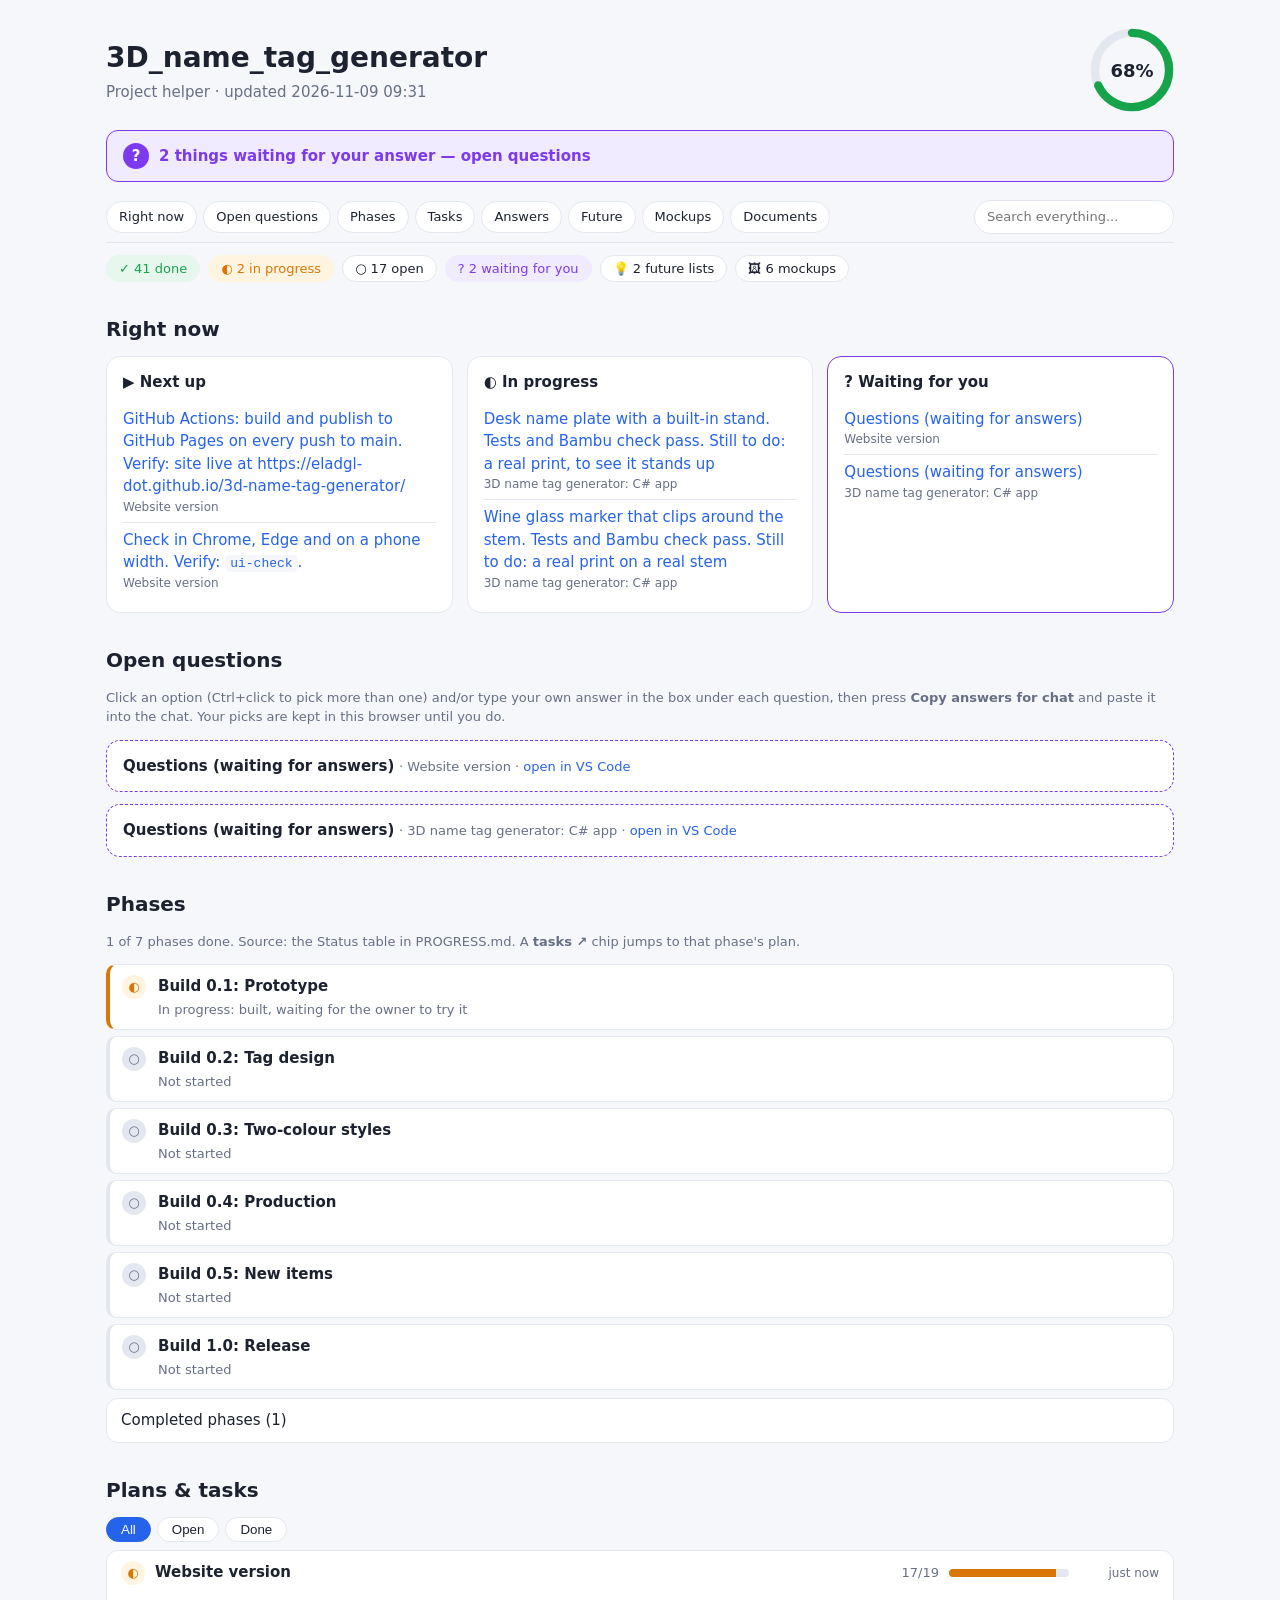
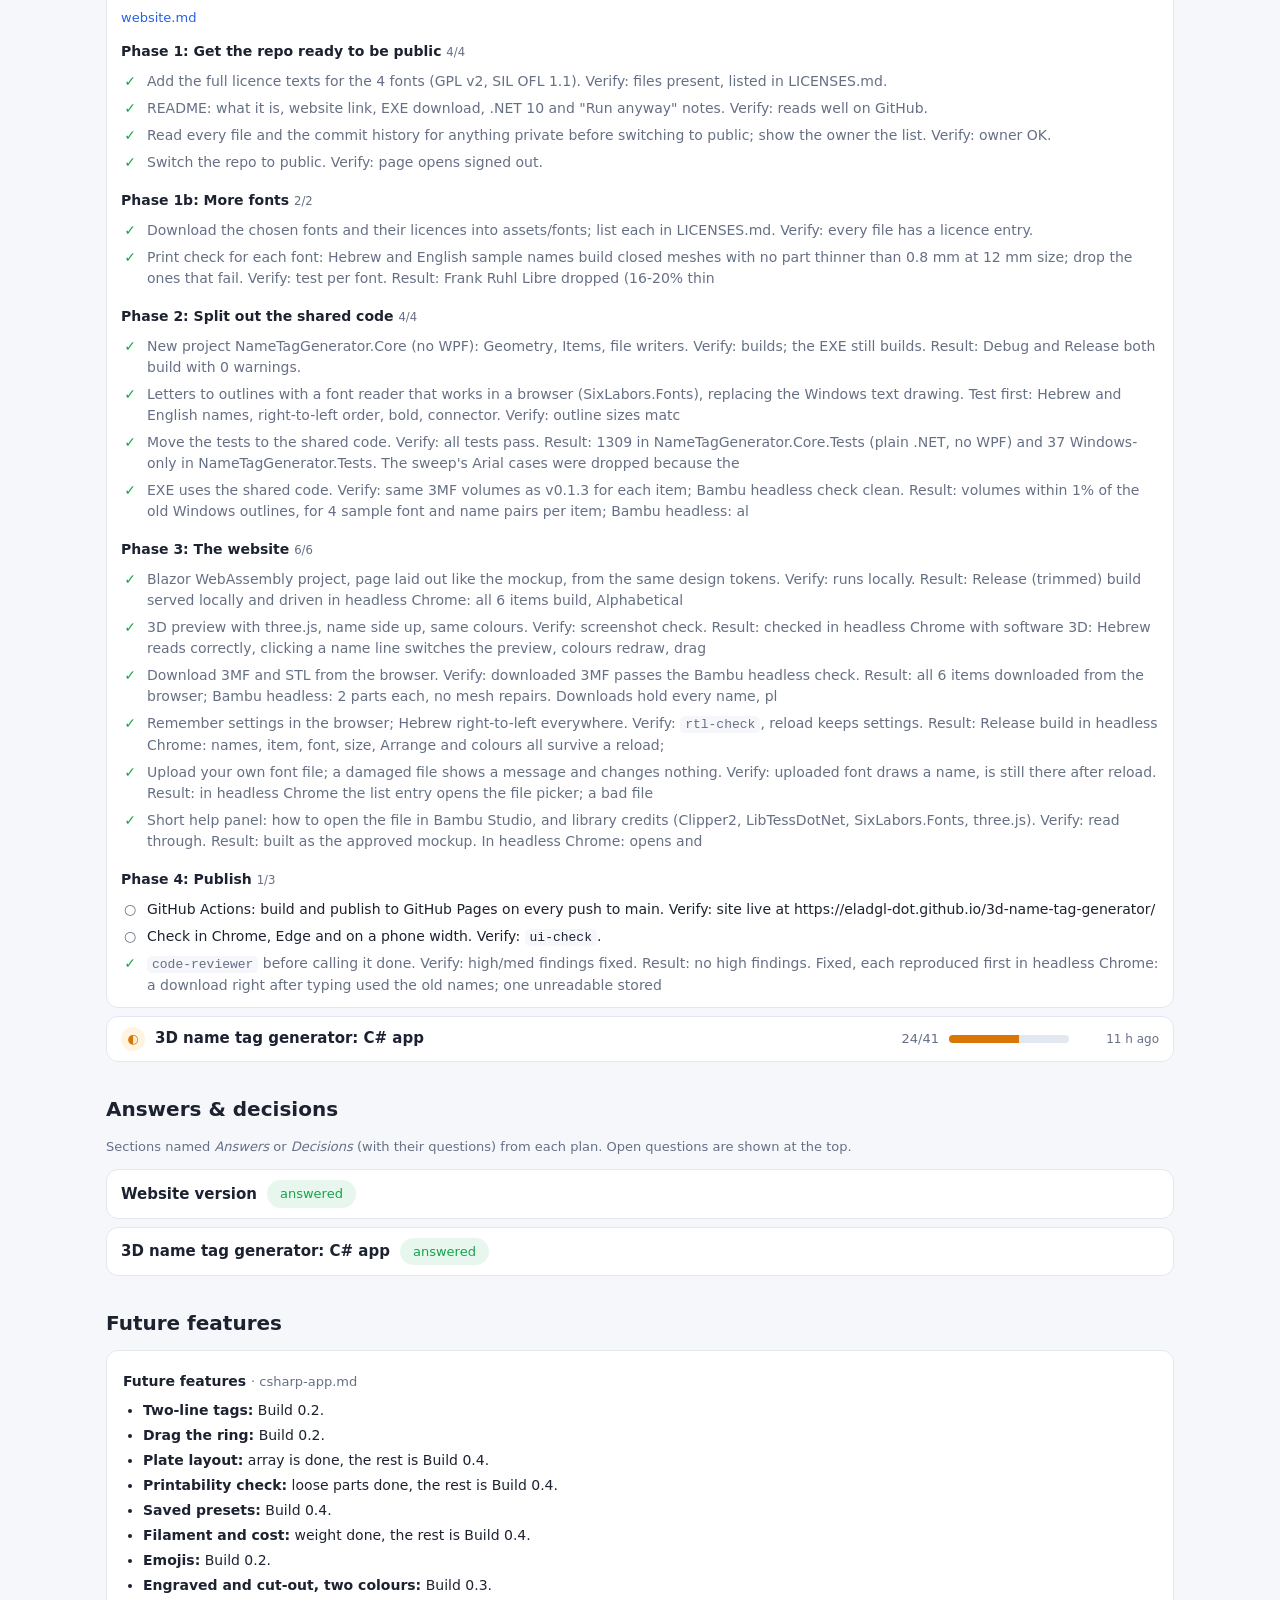
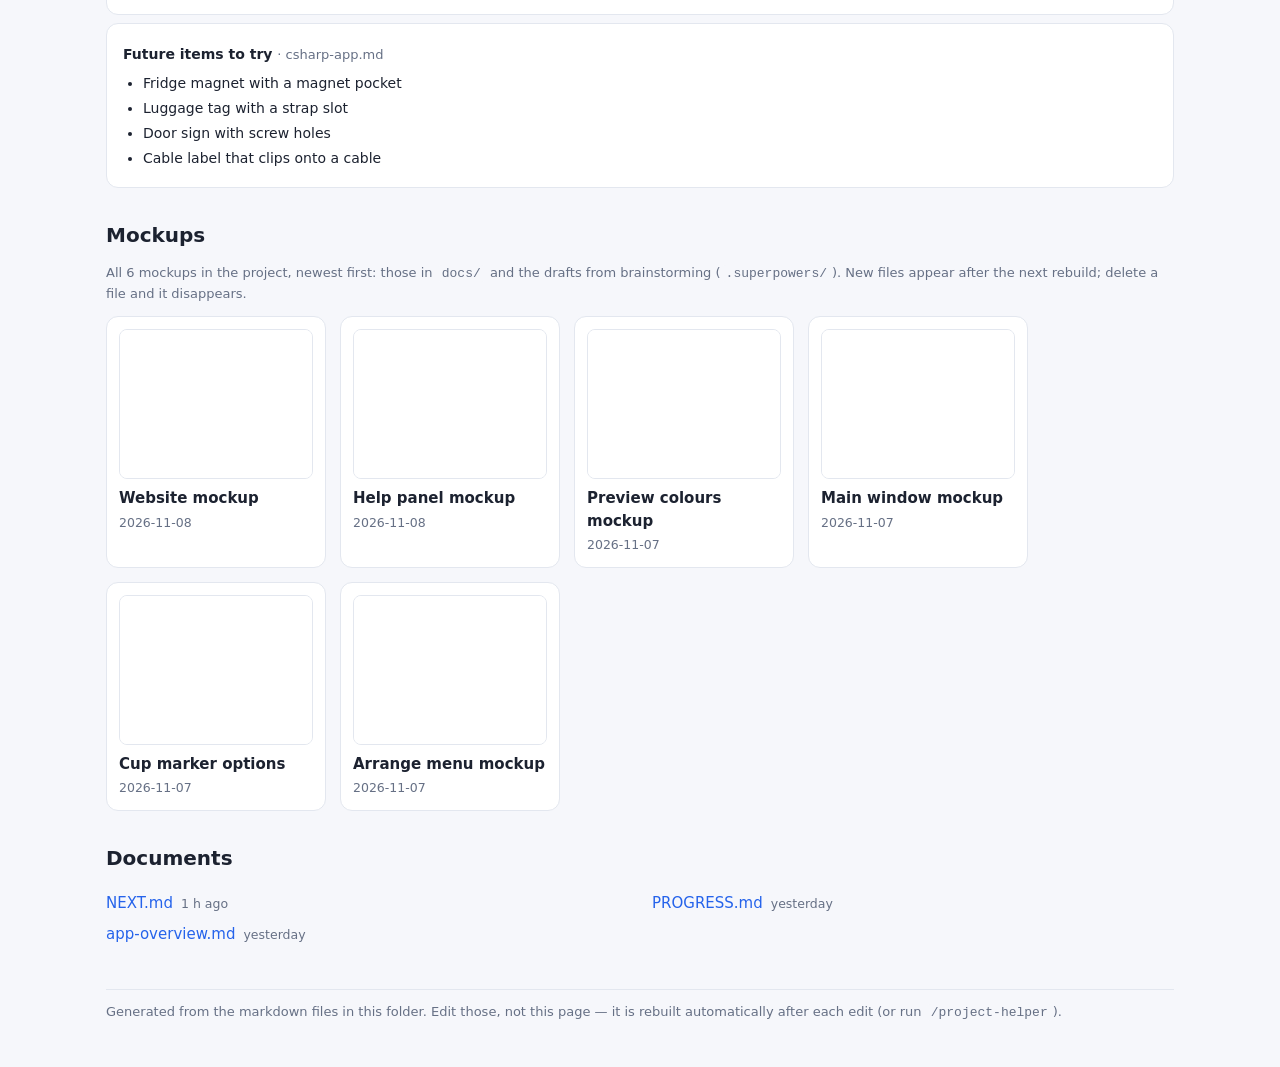
==== commit 766693c5: "Publish the website to GitHub Pages and fix three review findings A download right after typing now " ====
--- a/docs/Project helper.html
+++ b/docs/Project helper.html
@@ -52,11 +52,11 @@
 footer{margin-top:40px;color:var(--mute);font-size:13px;border-top:1px solid var(--line);padding-top:12px}
 @media(max-width:600px){.docs{columns:1}.bar{width:80px}.when{display:none}nav input{margin-left:0;width:100%}}
 </style></head><body data-f="all"><main>
-<header><div><h1>3D_name_tag_generator</h1><p class="sub">Project helper &middot; updated 2026-11-09 07:50</p></div><div class="ring" title="40 of 60 checklist items done"><svg viewBox="0 0 36 36"><circle cx="18" cy="18" r="15.9" class="rb"/><circle cx="18" cy="18" r="15.9" class="rf" stroke-dasharray="66 34"/></svg><b>66%</b></div></header>
+<header><div><h1>3D_name_tag_generator</h1><p class="sub">Project helper &middot; updated 2026-11-09 09:31</p></div><div class="ring" title="41 of 60 checklist items done"><svg viewBox="0 0 36 36"><circle cx="18" cy="18" r="15.9" class="rb"/><circle cx="18" cy="18" r="15.9" class="rf" stroke-dasharray="68 32"/></svg><b>68%</b></div></header>
 <a class="banner" href="#open-questions"><b>?</b> 2 things waiting for your answer &mdash; open questions</a>
 <nav><a href="#now">Right now</a><a href="#open-questions">Open questions</a><a href="#phases">Phases</a><a href="#plans">Tasks</a><a href="#qa">Answers</a><a href="#future">Future</a><a href="#mockups">Mockups</a><a href="#docs">Documents</a><input id="q" type="search" placeholder="Search everything..." aria-label="Search"></nav>
-<div class="chips"><span class="chip ok">✓ 40 done</span><span class="chip warn">◐ 2 in progress</span><span class="chip">○ 18 open</span><span class="chip ask">? 2 waiting for you</span><span class="chip">💡 2 future lists</span><span class="chip">🖼 6 mockups</span><span id="chg" class="chip chgc" hidden><span id="chgn"></span> changed since your last visit <button id="seen">Mark as seen</button></span><span id="mc" class="chip" hidden></span></div>
-<section id="now"><h2>Right now</h2><div class="cards3"><div class="card"><h3>▶ Next up</h3><ul class='tl'><li dir="auto"><a href="vscode://file/D:/New%20Projects/Local_AI_projects/3D_name_tag_generator/docs/plans/website.md:65" title="Open in VS Code">GitHub Actions: build and publish to GitHub Pages on every push to main. Verify: site live at https://eladgl-dot.github.io/3d-name-tag-generator/</a><small>Website version</small></li><li dir="auto"><a href="vscode://file/D:/New%20Projects/Local_AI_projects/3D_name_tag_generator/docs/plans/website.md:66" title="Open in VS Code">Check in Chrome, Edge and on a phone width. Verify: <code>ui-check</code>.</a><small>Website version</small></li><li dir="auto"><a href="vscode://file/D:/New%20Projects/Local_AI_projects/3D_name_tag_generator/docs/plans/website.md:67" title="Open in VS Code"><code>code-reviewer</code> before calling it done. Verify: high/med findings fixed.</a><small>Website version</small></li></ul></div><div class="card"><h3>◐ In progress</h3><ul class='tl'><li dir="auto"><a href="vscode://file/D:/New%20Projects/Local_AI_projects/3D_name_tag_generator/docs/plans/csharp-app.md:126" title="Open in VS Code">Desk name plate with a built-in stand. Tests and Bambu check pass. Still to do: a real print, to see it stands up</a><small>3D name tag generator: C# app</small></li><li dir="auto"><a href="vscode://file/D:/New%20Projects/Local_AI_projects/3D_name_tag_generator/docs/plans/csharp-app.md:128" title="Open in VS Code">Wine glass marker that clips around the stem. Tests and Bambu check pass. Still to do: a real print on a real stem</a><small>3D name tag generator: C# app</small></li></ul></div><div class="card ask"><h3>? Waiting for you</h3><ul class='tl'><li dir="auto"><a href="#open-questions">Questions (waiting for answers)</a><small>Website version</small></li><li dir="auto"><a href="#open-questions">Questions (waiting for answers)</a><small>3D name tag generator: C# app</small></li></ul></div></div></section>
+<div class="chips"><span class="chip ok">✓ 41 done</span><span class="chip warn">◐ 2 in progress</span><span class="chip">○ 17 open</span><span class="chip ask">? 2 waiting for you</span><span class="chip">💡 2 future lists</span><span class="chip">🖼 6 mockups</span><span id="chg" class="chip chgc" hidden><span id="chgn"></span> changed since your last visit <button id="seen">Mark as seen</button></span><span id="mc" class="chip" hidden></span></div>
+<section id="now"><h2>Right now</h2><div class="cards3"><div class="card"><h3>▶ Next up</h3><ul class='tl'><li dir="auto"><a href="vscode://file/D:/New%20Projects/Local_AI_projects/3D_name_tag_generator/docs/plans/website.md:66" title="Open in VS Code">GitHub Actions: build and publish to GitHub Pages on every push to main. Verify: site live at https://eladgl-dot.github.io/3d-name-tag-generator/</a><small>Website version</small></li><li dir="auto"><a href="vscode://file/D:/New%20Projects/Local_AI_projects/3D_name_tag_generator/docs/plans/website.md:67" title="Open in VS Code">Check in Chrome, Edge and on a phone width. Verify: <code>ui-check</code>.</a><small>Website version</small></li></ul></div><div class="card"><h3>◐ In progress</h3><ul class='tl'><li dir="auto"><a href="vscode://file/D:/New%20Projects/Local_AI_projects/3D_name_tag_generator/docs/plans/csharp-app.md:126" title="Open in VS Code">Desk name plate with a built-in stand. Tests and Bambu check pass. Still to do: a real print, to see it stands up</a><small>3D name tag generator: C# app</small></li><li dir="auto"><a href="vscode://file/D:/New%20Projects/Local_AI_projects/3D_name_tag_generator/docs/plans/csharp-app.md:128" title="Open in VS Code">Wine glass marker that clips around the stem. Tests and Bambu check pass. Still to do: a real print on a real stem</a><small>3D name tag generator: C# app</small></li></ul></div><div class="card ask"><h3>? Waiting for you</h3><ul class='tl'><li dir="auto"><a href="#open-questions">Questions (waiting for answers)</a><small>Website version</small></li><li dir="auto"><a href="#open-questions">Questions (waiting for answers)</a><small>3D name tag generator: C# app</small></li></ul></div></div></section>
 <section id="open-questions"><h2>Open questions</h2>
 <p class="muted">Click an option (Ctrl+click to pick more than one) and/or type your own answer in the box under each question, then press <b>Copy answers for chat</b> and paste it into the chat. Your picks are kept in this browser until you do.</p>
 <div class="qsec waiting"><b dir="auto">Questions (waiting for answers)</b> <small class="muted">&middot; Website version &middot; <a href="vscode://file/D:/New%20Projects/Local_AI_projects/3D_name_tag_generator/docs/plans/website.md:7">open in VS Code</a></small></div>
@@ -68,12 +68,12 @@
 <details><summary>Completed phases (1)</summary><ul class='phases'><li class="ph s done" data-k="ph:4a093bb6" data-h="doneb01f4f95"><span class="dot">✓</span><div><b dir="auto">Understand the old app and plan</b><p dir="auto">Done</p></div></li></ul></details>
 </section>
 <section id="plans"><h2>Plans &amp; tasks</h2><div class="filters"><button data-f="all" class="on">All</button><button data-f="open">Open</button><button data-f="done">Done</button></div>
-<details id="plan-website" class="plan doing" open data-k="plan:website" data-h="16/19"><summary><span class="dot doing">◐</span><span class="ptitle s" dir="auto">Website version</span><span class="pstat">16/19</span><div class="bar doing"><i style="width:84%"></i></div><span class="when">just now</span></summary><p class="muted"><a href="vscode://file/D:/New%20Projects/Local_AI_projects/3D_name_tag_generator/docs/plans/website.md">website.md</a></p><h4 dir="auto">Phase 1: Get the repo ready to be public <small>4/4</small></h4><ul class="tasks"><li class="task s done" dir="auto" data-k="t:website:c22af869" data-h="done"><span class="ic">✓</span><a href="vscode://file/D:/New%20Projects/Local_AI_projects/3D_name_tag_generator/docs/plans/website.md:39">Add the full licence texts for the 4 fonts (GPL v2, SIL OFL 1.1). Verify: files present, listed in LICENSES.md.</a></li><li class="task s done" dir="auto" data-k="t:website:60e4157f" data-h="done"><span class="ic">✓</span><a href="vscode://file/D:/New%20Projects/Local_AI_projects/3D_name_tag_generator/docs/plans/website.md:40">README: what it is, website link, EXE download, .NET 10 and &quot;Run anyway&quot; notes. Verify: reads well on GitHub.</a></li><li class="task s done" dir="auto" data-k="t:website:63293988" data-h="done"><span class="ic">✓</span><a href="vscode://file/D:/New%20Projects/Local_AI_projects/3D_name_tag_generator/docs/plans/website.md:41">Read every file and the commit history for anything private before switching to public; show the owner the list. Verify: owner OK.</a></li><li class="task s done" dir="auto" data-k="t:website:551575eb" data-h="done"><span class="ic">✓</span><a href="vscode://file/D:/New%20Projects/Local_AI_projects/3D_name_tag_generator/docs/plans/website.md:42">Switch the repo to public. Verify: page opens signed out.</a></li></ul><h4 dir="auto">Phase 1b: More fonts <small>2/2</small></h4><ul class="tasks"><li class="task s done" dir="auto" data-k="t:website:7435f222" data-h="done"><span class="ic">✓</span><a href="vscode://file/D:/New%20Projects/Local_AI_projects/3D_name_tag_generator/docs/plans/website.md:45">Download the chosen fonts and their licences into assets/fonts; list each in LICENSES.md. Verify: every file has a licence entry.</a></li><li class="task s done" dir="auto" data-k="t:website:e79522e4" data-h="done"><span class="ic">✓</span><a href="vscode://file/D:/New%20Projects/Local_AI_projects/3D_name_tag_generator/docs/plans/website.md:46">Print check for each font: Hebrew and English sample names build closed meshes with no part thinner than 0.8 mm at 12 mm size; drop the ones that fail. Verify: test per font. Result: Frank Ruhl Libre dropped (16-20% thin</a></li></ul><h4 dir="auto">Phase 2: Split out the shared code <small>4/4</small></h4><ul class="tasks"><li class="task s done" dir="auto" data-k="t:website:f6de052b" data-h="done"><span class="ic">✓</span><a href="vscode://file/D:/New%20Projects/Local_AI_projects/3D_name_tag_generator/docs/plans/website.md:49">New project NameTagGenerator.Core (no WPF): Geometry, Items, file writers. Verify: builds; the EXE still builds. Result: Debug and Release both build with 0 warnings.</a></li><li class="task s done" dir="auto" data-k="t:website:6268f497" data-h="done"><span class="ic">✓</span><a href="vscode://file/D:/New%20Projects/Local_AI_projects/3D_name_tag_generator/docs/plans/website.md:50">Letters to outlines with a font reader that works in a browser (SixLabors.Fonts), replacing the Windows text drawing. Test first: Hebrew and English names, right-to-left order, bold, connector. Verify: outline sizes matc</a></li><li class="task s done" dir="auto" data-k="t:website:b7c839a4" data-h="done"><span class="ic">✓</span><a href="vscode://file/D:/New%20Projects/Local_AI_projects/3D_name_tag_generator/docs/plans/website.md:51">Move the tests to the shared code. Verify: all tests pass. Result: 1309 in NameTagGenerator.Core.Tests (plain .NET, no WPF) and 37 Windows-only in NameTagGenerator.Tests. The sweep&#x27;s Arial cases were dropped because the </a></li><li class="task s done" dir="auto" data-k="t:website:b070ad4b" data-h="done"><span class="ic">✓</span><a href="vscode://file/D:/New%20Projects/Local_AI_projects/3D_name_tag_generator/docs/plans/website.md:52">EXE uses the shared code. Verify: same 3MF volumes as v0.1.3 for each item; Bambu headless check clean. Result: volumes within 1% of the old Windows outlines, for 4 sample font and name pairs per item; Bambu headless: al</a></li></ul><h4 dir="auto">Phase 3: The website <small>6/6</small></h4><ul class="tasks"><li class="task s done" dir="auto" data-k="t:website:3232e1bc" data-h="done"><span class="ic">✓</span><a href="vscode://file/D:/New%20Projects/Local_AI_projects/3D_name_tag_generator/docs/plans/website.md:57">Blazor WebAssembly project, page laid out like the mockup, from the same design tokens. Verify: runs locally. Result: Release (trimmed) build served locally and driven in headless Chrome: all 6 items build, Alphabetical </a></li><li class="task s done" dir="auto" data-k="t:website:db93aad0" data-h="done"><span class="ic">✓</span><a href="vscode://file/D:/New%20Projects/Local_AI_projects/3D_name_tag_generator/docs/plans/website.md:58">3D preview with three.js, name side up, same colours. Verify: screenshot check. Result: checked in headless Chrome with software 3D: Hebrew reads correctly, clicking a name line switches the preview, colours redraw, drag</a></li><li class="task s done" dir="auto" data-k="t:website:6b7cbad3" data-h="done"><span class="ic">✓</span><a href="vscode://file/D:/New%20Projects/Local_AI_projects/3D_name_tag_generator/docs/plans/website.md:59">Download 3MF and STL from the browser. Verify: downloaded 3MF passes the Bambu headless check. Result: all 6 items downloaded from the browser; Bambu headless: 2 parts each, no mesh repairs. Downloads hold every name, pl</a></li><li class="task s done" dir="auto" data-k="t:website:fac5d5b9" data-h="done"><span class="ic">✓</span><a href="vscode://file/D:/New%20Projects/Local_AI_projects/3D_name_tag_generator/docs/plans/website.md:60">Remember settings in the browser; Hebrew right-to-left everywhere. Verify: <code>rtl-check</code>, reload keeps settings. Result: Release build in headless Chrome: names, item, font, size, Arrange and colours all survive a reload; </a></li><li class="task s done" dir="auto" data-k="t:website:2ea7006d" data-h="done"><span class="ic">✓</span><a href="vscode://file/D:/New%20Projects/Local_AI_projects/3D_name_tag_generator/docs/plans/website.md:61">Upload your own font file; a damaged file shows a message and changes nothing. Verify: uploaded font draws a name, is still there after reload. Result: in headless Chrome the list entry opens the file picker; a bad file </a></li><li class="task s done" dir="auto" data-k="t:website:85466c1c" data-h="done"><span class="ic">✓</span><a href="vscode://file/D:/New%20Projects/Local_AI_projects/3D_name_tag_generator/docs/plans/website.md:62">Short help panel: how to open the file in Bambu Studio, and library credits (Clipper2, LibTessDotNet, SixLabors.Fonts, three.js). Verify: read through. Result: built as the approved mockup. In headless Chrome: opens and </a></li></ul><h4 dir="auto">Phase 4: Publish <small>0/3</small></h4><ul class="tasks"><li class="task s open" dir="auto" data-k="t:website:1bf8db0e" data-h="open"><span class="ic">○</span><a href="vscode://file/D:/New%20Projects/Local_AI_projects/3D_name_tag_generator/docs/plans/website.md:65">GitHub Actions: build and publish to GitHub Pages on every push to main. Verify: site live at https://eladgl-dot.github.io/3d-name-tag-generator/</a></li><li class="task s open" dir="auto" data-k="t:website:7120be0f" data-h="open"><span class="ic">○</span><a href="vscode://file/D:/New%20Projects/Local_AI_projects/3D_name_tag_generator/docs/plans/website.md:66">Check in Chrome, Edge and on a phone width. Verify: <code>ui-check</code>.</a></li><li class="task s open" dir="auto" data-k="t:website:16bac7fd" data-h="open"><span class="ic">○</span><a href="vscode://file/D:/New%20Projects/Local_AI_projects/3D_name_tag_generator/docs/plans/website.md:67"><code>code-reviewer</code> before calling it done. Verify: high/med findings fixed.</a></li></ul></details>
-<details id="plan-csharp-app" class="plan doing" data-k="plan:csharp-app" data-h="24/41"><summary><span class="dot doing">◐</span><span class="ptitle s" dir="auto">3D name tag generator: C# app</span><span class="pstat">24/41</span><div class="bar doing"><i style="width:58%"></i></div><span class="when">9 h ago</span></summary><p class="muted"><a href="vscode://file/D:/New%20Projects/Local_AI_projects/3D_name_tag_generator/docs/plans/csharp-app.md">csharp-app.md</a></p><h4 dir="auto">Build 0.1: Prototype (done) <small>13/13</small></h4><ul class="tasks"><li class="task s done" dir="auto" data-k="t:csharp-app:cec4bb4c" data-h="done"><span class="ic">✓</span><a href="vscode://file/D:/New%20Projects/Local_AI_projects/3D_name_tag_generator/docs/plans/csharp-app.md:82">.NET 10 WPF single-file publish. Verified: one EXE, 657 KB</a></li><li class="task s done" dir="auto" data-k="t:csharp-app:a0179eaa" data-h="done"><span class="ic">✓</span><a href="vscode://file/D:/New%20Projects/Local_AI_projects/3D_name_tag_generator/docs/plans/csharp-app.md:83">Logo in the EXE and window. Verified in the title bar</a></li><li class="task s done" dir="auto" data-k="t:csharp-app:bc9a8807" data-h="done"><span class="ic">✓</span><a href="vscode://file/D:/New%20Projects/Local_AI_projects/3D_name_tag_generator/docs/plans/csharp-app.md:84">Hebrew text to outlines, correct order. Verified by test: first letter on the right</a></li><li class="task s done" dir="auto" data-k="t:csharp-app:7c9b0329" data-h="done"><span class="ic">✓</span><a href="vscode://file/D:/New%20Projects/Local_AI_projects/3D_name_tag_generator/docs/plans/csharp-app.md:85">Closed meshes. Verified: 216 tests, including every item with every bundled font, 6 names, solid and hollow</a></li><li class="task s done" dir="auto" data-k="t:csharp-app:7ebc360a" data-h="done"><span class="ic">✓</span><a href="vscode://file/D:/New%20Projects/Local_AI_projects/3D_name_tag_generator/docs/plans/csharp-app.md:86">Keychain, pencil top, bookmark as one class each, listed automatically. Verified by tests and screenshots</a></li><li class="task s done" dir="auto" data-k="t:csharp-app:aace6541" data-h="done"><span class="ic">✓</span><a href="vscode://file/D:/New%20Projects/Local_AI_projects/3D_name_tag_generator/docs/plans/csharp-app.md:87">Real 3D preview: rotate, zoom, pan, two colours. Verified by screenshots; mouse dragging not exercised by a person yet</a></li><li class="task s done" dir="auto" data-k="t:csharp-app:b80562d7" data-h="done"><span class="ic">✓</span><a href="vscode://file/D:/New%20Projects/Local_AI_projects/3D_name_tag_generator/docs/plans/csharp-app.md:88">Array: columns, auto-fit, gaps, plate size, plate shown, warning when too big. Verified by tests and screenshots</a></li><li class="task s done" dir="auto" data-k="t:csharp-app:8be11ab9" data-h="done"><span class="ic">✓</span><a href="vscode://file/D:/New%20Projects/Local_AI_projects/3D_name_tag_generator/docs/plans/csharp-app.md:89">Fonts from the PC, Hebrew first, 4 built in, Add font file. Listing and built-in fonts verified; Add font file not exercised yet</a></li><li class="task s done" dir="auto" data-k="t:csharp-app:90bae85c" data-h="done"><span class="ic">✓</span><a href="vscode://file/D:/New%20Projects/Local_AI_projects/3D_name_tag_generator/docs/plans/csharp-app.md:90">Help menu with 8 topics and F1. Verified one topic opens from the menu</a></li><li class="task s done" dir="auto" data-k="t:csharp-app:93b56e8b" data-h="done"><span class="ic">✓</span><a href="vscode://file/D:/New%20Projects/Local_AI_projects/3D_name_tag_generator/docs/plans/csharp-app.md:91">Save STL or 3MF, with the pop-up for several names. Pop-up verified; file writing verified by tests; the file dialogs not exercised by a person yet</a></li><li class="task s done" dir="auto" data-k="t:csharp-app:f0be8e8a" data-h="done"><span class="ic">✓</span><a href="vscode://file/D:/New%20Projects/Local_AI_projects/3D_name_tag_generator/docs/plans/csharp-app.md:92">3MF with two parts on two filaments. Verified: Bambu Studio&#x27;s own loader reports 2 parts and zero mesh errors for all items and an array</a></li><li class="task s done" dir="auto" data-k="t:csharp-app:8ec189e5" data-h="done"><span class="ic">✓</span><a href="vscode://file/D:/New%20Projects/Local_AI_projects/3D_name_tag_generator/docs/plans/csharp-app.md:93">Send to Bambu Studio button. Verified by the owner: it works</a></li><li class="task s done" dir="auto" data-k="t:csharp-app:d04f8206" data-h="done"><span class="ic">✓</span><a href="vscode://file/D:/New%20Projects/Local_AI_projects/3D_name_tag_generator/docs/plans/csharp-app.md:94">Partial features: loose-part warning, solid PETG weight, remembers settings</a></li></ul><h4 dir="auto">Build 0.1.1: Memory error and preview colours <small>10/10</small></h4><ul class="tasks"><li class="task s done" dir="auto" data-k="t:csharp-app:4de995e3" data-h="done"><span class="ic">✓</span><a href="vscode://file/D:/New%20Projects/Local_AI_projects/3D_name_tag_generator/docs/plans/csharp-app.md:97">Try to reproduce the memory error. Not reproduced: 1,500 rebuilds and 3,000 rotations stayed flat at about 120 MB, with no handle growth</a></li><li class="task s done" dir="auto" data-k="t:csharp-app:997b0d55" data-h="done"><span class="ic">✓</span><a href="vscode://file/D:/New%20Projects/Local_AI_projects/3D_name_tag_generator/docs/plans/csharp-app.md:98">Crash log with the full error and memory figures. Verified: 5 tests, and a real error wrote <code>crash.log</code></a></li><li class="task s done" dir="auto" data-k="t:csharp-app:ec838999" data-h="done"><span class="ic">✓</span><a href="vscode://file/D:/New%20Projects/Local_AI_projects/3D_name_tag_generator/docs/plans/csharp-app.md:99">On a memory error, the preview switches to software drawing and the app keeps going. Verified with a thrown error: one pop-up, new model drawn. Whether it cures the real failure is unknown</a></li><li class="task s done" dir="auto" data-k="t:csharp-app:1b0a6fd1" data-h="done"><span class="ic">✓</span><a href="vscode://file/D:/New%20Projects/Local_AI_projects/3D_name_tag_generator/docs/plans/csharp-app.md:100">Check the real app sitting idle. Verified over 9 minutes: 171 MB throughout, handles did not grow, no CPU use. A multi-hour idle run was not done</a></li><li class="task s done" dir="auto" data-k="t:csharp-app:fda9c6af" data-h="done"><span class="ic">✓</span><a href="vscode://file/D:/New%20Projects/Local_AI_projects/3D_name_tag_generator/docs/plans/csharp-app.md:101">Colour choice for base and letters, preview only, remembered. Mockup approved: preview colours. Verified: palette, swap and Any colour dialog</a></li><li class="task s done" dir="auto" data-k="t:csharp-app:cf5fc154" data-h="done"><span class="ic">✓</span><a href="vscode://file/D:/New%20Projects/Local_AI_projects/3D_name_tag_generator/docs/plans/csharp-app.md:102">Fill gaps between letters, on every item, with a setting. Verified: tests on the owner&#x27;s 3 names, picture compared</a></li><li class="task s done" dir="auto" data-k="t:csharp-app:b364051b" data-h="done"><span class="ic">✓</span><a href="vscode://file/D:/New%20Projects/Local_AI_projects/3D_name_tag_generator/docs/plans/csharp-app.md:103">Bookmark clip joined solidly under every name, with slits starting at the same distance below it. Verified: tests and picture. Clip length now counts from under the name</a></li><li class="task s done" dir="auto" data-k="t:csharp-app:7815ef07" data-h="done"><span class="ic">✓</span><a href="vscode://file/D:/New%20Projects/Local_AI_projects/3D_name_tag_generator/docs/plans/csharp-app.md:104">Refit the view when the item or the This name / All names view changes. Found by <code>ui-check</code>. Item switching ran, but the zoom fix was not seen after a manual zoom</a></li><li class="task s done" dir="auto" data-k="t:csharp-app:276c6a61" data-h="done"><span class="ic">✓</span><a href="vscode://file/D:/New%20Projects/Local_AI_projects/3D_name_tag_generator/docs/plans/csharp-app.md:105">Mouse wheel over a closed list no longer changes it. Found by <code>ui-check</code>. Verified by a direct test; panel scrolling past the list not tried by a person</a></li><li class="task s done" dir="auto" data-k="t:csharp-app:4e28de6" data-h="done"><span class="ic">✓</span><a href="vscode://file/D:/New%20Projects/Local_AI_projects/3D_name_tag_generator/docs/plans/csharp-app.md:106">Arrange button and pop-up menu in the bar above the preview. Mockup approved: arrange menu. Verified: 444 tests, and <code>ui-check</code> on the real window for shapes, Columns box, order</a></li></ul><h4 dir="auto">Build 0.2: Tag design <small>0/4</small></h4><ul class="tasks"><li class="task s open" dir="auto" data-k="t:csharp-app:c541a478" data-h="open"><span class="ic">○</span><a href="vscode://file/D:/New%20Projects/Local_AI_projects/3D_name_tag_generator/docs/plans/csharp-app.md:109">Two-line tags on one base, like the photo. Verify: tests plus compare with the photo</a></li><li class="task s open" dir="auto" data-k="t:csharp-app:32c2340" data-h="open"><span class="ic">○</span><a href="vscode://file/D:/New%20Projects/Local_AI_projects/3D_name_tag_generator/docs/plans/csharp-app.md:110">Drag the ring in the preview, including the small corner loop. Verify: position saved, tag stays one piece</a></li><li class="task s open" dir="auto" data-k="t:csharp-app:752681ff" data-h="open"><span class="ic">○</span><a href="vscode://file/D:/New%20Projects/Local_AI_projects/3D_name_tag_generator/docs/plans/csharp-app.md:111">Emojis beside the name. Verify: several emojis give closed meshes</a></li><li class="task s open" dir="auto" data-k="t:csharp-app:afca27ba" data-h="open"><span class="ic">○</span><a href="vscode://file/D:/New%20Projects/Local_AI_projects/3D_name_tag_generator/docs/plans/csharp-app.md:112">Custom connector text. Verify: test</a></li></ul><h4 dir="auto">Build 0.3: Two-colour styles <small>0/3</small></h4><ul class="tasks"><li class="task s open" dir="auto" data-k="t:csharp-app:6466d7c7" data-h="open"><span class="ic">○</span><a href="vscode://file/D:/New%20Projects/Local_AI_projects/3D_name_tag_generator/docs/plans/csharp-app.md:115">Engraved inlay: letters set flush into the base, in the second colour. Verify: parts fit with no overlap, closed meshes</a></li><li class="task s open" dir="auto" data-k="t:csharp-app:d33002fe" data-h="open"><span class="ic">○</span><a href="vscode://file/D:/New%20Projects/Local_AI_projects/3D_name_tag_generator/docs/plans/csharp-app.md:116">Cut-out: letters cut through the base with a second-colour backing. Verify: closed meshes, Bambu check</a></li><li class="task s open" dir="auto" data-k="t:csharp-app:fbac8847" data-h="open"><span class="ic">○</span><a href="vscode://file/D:/New%20Projects/Local_AI_projects/3D_name_tag_generator/docs/plans/csharp-app.md:117">Style choice per item. Verify: each item with each style</a></li></ul><h4 dir="auto">Build 0.4: Production <small>0/4</small></h4><ul class="tasks"><li class="task s open" dir="auto" data-k="t:csharp-app:5747a472" data-h="open"><span class="ic">○</span><a href="vscode://file/D:/New%20Projects/Local_AI_projects/3D_name_tag_generator/docs/plans/csharp-app.md:120">Plate layout: printer presets, spill onto more plates, each plate as a Bambu plate. Verify: long list splits correctly</a></li><li class="task s open" dir="auto" data-k="t:csharp-app:5e619afe" data-h="open"><span class="ic">○</span><a href="vscode://file/D:/New%20Projects/Local_AI_projects/3D_name_tag_generator/docs/plans/csharp-app.md:121">Full printability check: thin walls and weak ring, shown on the model. Verify: test shapes trigger each warning</a></li><li class="task s open" dir="auto" data-k="t:csharp-app:abcbdefc" data-h="open"><span class="ic">○</span><a href="vscode://file/D:/New%20Projects/Local_AI_projects/3D_name_tag_generator/docs/plans/csharp-app.md:122">Saved presets. Verify: save, load, survive restart</a></li><li class="task s open" dir="auto" data-k="t:csharp-app:d722ec17" data-h="open"><span class="ic">○</span><a href="vscode://file/D:/New%20Projects/Local_AI_projects/3D_name_tag_generator/docs/plans/csharp-app.md:123">Filament settings and cost, PETG default, price per kg. Verify: compare with a Bambu slice</a></li></ul><h4 dir="auto">Build 0.5: New items <small>1/3</small></h4><ul class="tasks"><li class="task s doing" dir="auto" data-k="t:csharp-app:ca549ba8" data-h="doing"><span class="ic">◐</span><a href="vscode://file/D:/New%20Projects/Local_AI_projects/3D_name_tag_generator/docs/plans/csharp-app.md:126">Desk name plate with a built-in stand. Tests and Bambu check pass. Still to do: a real print, to see it stands up</a></li><li class="task s done" dir="auto" data-k="t:csharp-app:58f3d260" data-h="done"><span class="ic">✓</span><a href="vscode://file/D:/New%20Projects/Local_AI_projects/3D_name_tag_generator/docs/plans/csharp-app.md:127">Cup marker: rebuilt as a saddle along the rim (owner chose A). Tests and Bambu check pass (2 parts, no mesh errors). Owner printed it on 2026-11-07: &quot;printed and looks great!&quot;</a></li><li class="task s doing" dir="auto" data-k="t:csharp-app:229add7e" data-h="doing"><span class="ic">◐</span><a href="vscode://file/D:/New%20Projects/Local_AI_projects/3D_name_tag_generator/docs/plans/csharp-app.md:128">Wine glass marker that clips around the stem. Tests and Bambu check pass. Still to do: a real print on a real stem</a></li></ul><h4 dir="auto">Build 1.0: Release <small>0/4</small></h4><ul class="tasks"><li class="task s open" dir="auto" data-k="t:csharp-app:e92a9628" data-h="open"><span class="ic">○</span><a href="vscode://file/D:/New%20Projects/Local_AI_projects/3D_name_tag_generator/docs/plans/csharp-app.md:131">Try it on a PC without .NET 10, and confirm the install prompt</a></li><li class="task s open" dir="auto" data-k="t:csharp-app:aadb2f41" data-h="open"><span class="ic">○</span><a href="vscode://file/D:/New%20Projects/Local_AI_projects/3D_name_tag_generator/docs/plans/csharp-app.md:132">Licence files for fonts and libraries</a></li><li class="task s open" dir="auto" data-k="t:csharp-app:9bad16ff" data-h="open"><span class="ic">○</span><a href="vscode://file/D:/New%20Projects/Local_AI_projects/3D_name_tag_generator/docs/plans/csharp-app.md:133"><code>code-reviewer</code> pass, <code>ui-check</code> at 100% text size and 150% DPI</a></li><li class="task s open" dir="auto" data-k="t:csharp-app:599a2741" data-h="open"><span class="ic">○</span><a href="vscode://file/D:/New%20Projects/Local_AI_projects/3D_name_tag_generator/docs/plans/csharp-app.md:134">Version number and short user guide</a></li></ul></details>
+<details id="plan-website" class="plan doing" open data-k="plan:website" data-h="17/19"><summary><span class="dot doing">◐</span><span class="ptitle s" dir="auto">Website version</span><span class="pstat">17/19</span><div class="bar doing"><i style="width:89%"></i></div><span class="when">just now</span></summary><p class="muted"><a href="vscode://file/D:/New%20Projects/Local_AI_projects/3D_name_tag_generator/docs/plans/website.md">website.md</a></p><h4 dir="auto">Phase 1: Get the repo ready to be public <small>4/4</small></h4><ul class="tasks"><li class="task s done" dir="auto" data-k="t:website:c22af869" data-h="done"><span class="ic">✓</span><a href="vscode://file/D:/New%20Projects/Local_AI_projects/3D_name_tag_generator/docs/plans/website.md:40">Add the full licence texts for the 4 fonts (GPL v2, SIL OFL 1.1). Verify: files present, listed in LICENSES.md.</a></li><li class="task s done" dir="auto" data-k="t:website:60e4157f" data-h="done"><span class="ic">✓</span><a href="vscode://file/D:/New%20Projects/Local_AI_projects/3D_name_tag_generator/docs/plans/website.md:41">README: what it is, website link, EXE download, .NET 10 and &quot;Run anyway&quot; notes. Verify: reads well on GitHub.</a></li><li class="task s done" dir="auto" data-k="t:website:63293988" data-h="done"><span class="ic">✓</span><a href="vscode://file/D:/New%20Projects/Local_AI_projects/3D_name_tag_generator/docs/plans/website.md:42">Read every file and the commit history for anything private before switching to public; show the owner the list. Verify: owner OK.</a></li><li class="task s done" dir="auto" data-k="t:website:551575eb" data-h="done"><span class="ic">✓</span><a href="vscode://file/D:/New%20Projects/Local_AI_projects/3D_name_tag_generator/docs/plans/website.md:43">Switch the repo to public. Verify: page opens signed out.</a></li></ul><h4 dir="auto">Phase 1b: More fonts <small>2/2</small></h4><ul class="tasks"><li class="task s done" dir="auto" data-k="t:website:7435f222" data-h="done"><span class="ic">✓</span><a href="vscode://file/D:/New%20Projects/Local_AI_projects/3D_name_tag_generator/docs/plans/website.md:46">Download the chosen fonts and their licences into assets/fonts; list each in LICENSES.md. Verify: every file has a licence entry.</a></li><li class="task s done" dir="auto" data-k="t:website:e79522e4" data-h="done"><span class="ic">✓</span><a href="vscode://file/D:/New%20Projects/Local_AI_projects/3D_name_tag_generator/docs/plans/website.md:47">Print check for each font: Hebrew and English sample names build closed meshes with no part thinner than 0.8 mm at 12 mm size; drop the ones that fail. Verify: test per font. Result: Frank Ruhl Libre dropped (16-20% thin</a></li></ul><h4 dir="auto">Phase 2: Split out the shared code <small>4/4</small></h4><ul class="tasks"><li class="task s done" dir="auto" data-k="t:website:f6de052b" data-h="done"><span class="ic">✓</span><a href="vscode://file/D:/New%20Projects/Local_AI_projects/3D_name_tag_generator/docs/plans/website.md:50">New project NameTagGenerator.Core (no WPF): Geometry, Items, file writers. Verify: builds; the EXE still builds. Result: Debug and Release both build with 0 warnings.</a></li><li class="task s done" dir="auto" data-k="t:website:6268f497" data-h="done"><span class="ic">✓</span><a href="vscode://file/D:/New%20Projects/Local_AI_projects/3D_name_tag_generator/docs/plans/website.md:51">Letters to outlines with a font reader that works in a browser (SixLabors.Fonts), replacing the Windows text drawing. Test first: Hebrew and English names, right-to-left order, bold, connector. Verify: outline sizes matc</a></li><li class="task s done" dir="auto" data-k="t:website:b7c839a4" data-h="done"><span class="ic">✓</span><a href="vscode://file/D:/New%20Projects/Local_AI_projects/3D_name_tag_generator/docs/plans/website.md:52">Move the tests to the shared code. Verify: all tests pass. Result: 1309 in NameTagGenerator.Core.Tests (plain .NET, no WPF) and 37 Windows-only in NameTagGenerator.Tests. The sweep&#x27;s Arial cases were dropped because the </a></li><li class="task s done" dir="auto" data-k="t:website:b070ad4b" data-h="done"><span class="ic">✓</span><a href="vscode://file/D:/New%20Projects/Local_AI_projects/3D_name_tag_generator/docs/plans/website.md:53">EXE uses the shared code. Verify: same 3MF volumes as v0.1.3 for each item; Bambu headless check clean. Result: volumes within 1% of the old Windows outlines, for 4 sample font and name pairs per item; Bambu headless: al</a></li></ul><h4 dir="auto">Phase 3: The website <small>6/6</small></h4><ul class="tasks"><li class="task s done" dir="auto" data-k="t:website:3232e1bc" data-h="done"><span class="ic">✓</span><a href="vscode://file/D:/New%20Projects/Local_AI_projects/3D_name_tag_generator/docs/plans/website.md:58">Blazor WebAssembly project, page laid out like the mockup, from the same design tokens. Verify: runs locally. Result: Release (trimmed) build served locally and driven in headless Chrome: all 6 items build, Alphabetical </a></li><li class="task s done" dir="auto" data-k="t:website:db93aad0" data-h="done"><span class="ic">✓</span><a href="vscode://file/D:/New%20Projects/Local_AI_projects/3D_name_tag_generator/docs/plans/website.md:59">3D preview with three.js, name side up, same colours. Verify: screenshot check. Result: checked in headless Chrome with software 3D: Hebrew reads correctly, clicking a name line switches the preview, colours redraw, drag</a></li><li class="task s done" dir="auto" data-k="t:website:6b7cbad3" data-h="done"><span class="ic">✓</span><a href="vscode://file/D:/New%20Projects/Local_AI_projects/3D_name_tag_generator/docs/plans/website.md:60">Download 3MF and STL from the browser. Verify: downloaded 3MF passes the Bambu headless check. Result: all 6 items downloaded from the browser; Bambu headless: 2 parts each, no mesh repairs. Downloads hold every name, pl</a></li><li class="task s done" dir="auto" data-k="t:website:fac5d5b9" data-h="done"><span class="ic">✓</span><a href="vscode://file/D:/New%20Projects/Local_AI_projects/3D_name_tag_generator/docs/plans/website.md:61">Remember settings in the browser; Hebrew right-to-left everywhere. Verify: <code>rtl-check</code>, reload keeps settings. Result: Release build in headless Chrome: names, item, font, size, Arrange and colours all survive a reload; </a></li><li class="task s done" dir="auto" data-k="t:website:2ea7006d" data-h="done"><span class="ic">✓</span><a href="vscode://file/D:/New%20Projects/Local_AI_projects/3D_name_tag_generator/docs/plans/website.md:62">Upload your own font file; a damaged file shows a message and changes nothing. Verify: uploaded font draws a name, is still there after reload. Result: in headless Chrome the list entry opens the file picker; a bad file </a></li><li class="task s done" dir="auto" data-k="t:website:85466c1c" data-h="done"><span class="ic">✓</span><a href="vscode://file/D:/New%20Projects/Local_AI_projects/3D_name_tag_generator/docs/plans/website.md:63">Short help panel: how to open the file in Bambu Studio, and library credits (Clipper2, LibTessDotNet, SixLabors.Fonts, three.js). Verify: read through. Result: built as the approved mockup. In headless Chrome: opens and </a></li></ul><h4 dir="auto">Phase 4: Publish <small>1/3</small></h4><ul class="tasks"><li class="task s open" dir="auto" data-k="t:website:1bf8db0e" data-h="open"><span class="ic">○</span><a href="vscode://file/D:/New%20Projects/Local_AI_projects/3D_name_tag_generator/docs/plans/website.md:66">GitHub Actions: build and publish to GitHub Pages on every push to main. Verify: site live at https://eladgl-dot.github.io/3d-name-tag-generator/</a></li><li class="task s open" dir="auto" data-k="t:website:7120be0f" data-h="open"><span class="ic">○</span><a href="vscode://file/D:/New%20Projects/Local_AI_projects/3D_name_tag_generator/docs/plans/website.md:67">Check in Chrome, Edge and on a phone width. Verify: <code>ui-check</code>.</a></li><li class="task s done" dir="auto" data-k="t:website:6703b452" data-h="done"><span class="ic">✓</span><a href="vscode://file/D:/New%20Projects/Local_AI_projects/3D_name_tag_generator/docs/plans/website.md:68"><code>code-reviewer</code> before calling it done. Verify: high/med findings fixed. Result: no high findings. Fixed, each reproduced first in headless Chrome: a download right after typing used the old names; one unreadable stored </a></li></ul></details>
+<details id="plan-csharp-app" class="plan doing" data-k="plan:csharp-app" data-h="24/41"><summary><span class="dot doing">◐</span><span class="ptitle s" dir="auto">3D name tag generator: C# app</span><span class="pstat">24/41</span><div class="bar doing"><i style="width:58%"></i></div><span class="when">11 h ago</span></summary><p class="muted"><a href="vscode://file/D:/New%20Projects/Local_AI_projects/3D_name_tag_generator/docs/plans/csharp-app.md">csharp-app.md</a></p><h4 dir="auto">Build 0.1: Prototype (done) <small>13/13</small></h4><ul class="tasks"><li class="task s done" dir="auto" data-k="t:csharp-app:cec4bb4c" data-h="done"><span class="ic">✓</span><a href="vscode://file/D:/New%20Projects/Local_AI_projects/3D_name_tag_generator/docs/plans/csharp-app.md:82">.NET 10 WPF single-file publish. Verified: one EXE, 657 KB</a></li><li class="task s done" dir="auto" data-k="t:csharp-app:a0179eaa" data-h="done"><span class="ic">✓</span><a href="vscode://file/D:/New%20Projects/Local_AI_projects/3D_name_tag_generator/docs/plans/csharp-app.md:83">Logo in the EXE and window. Verified in the title bar</a></li><li class="task s done" dir="auto" data-k="t:csharp-app:bc9a8807" data-h="done"><span class="ic">✓</span><a href="vscode://file/D:/New%20Projects/Local_AI_projects/3D_name_tag_generator/docs/plans/csharp-app.md:84">Hebrew text to outlines, correct order. Verified by test: first letter on the right</a></li><li class="task s done" dir="auto" data-k="t:csharp-app:7c9b0329" data-h="done"><span class="ic">✓</span><a href="vscode://file/D:/New%20Projects/Local_AI_projects/3D_name_tag_generator/docs/plans/csharp-app.md:85">Closed meshes. Verified: 216 tests, including every item with every bundled font, 6 names, solid and hollow</a></li><li class="task s done" dir="auto" data-k="t:csharp-app:7ebc360a" data-h="done"><span class="ic">✓</span><a href="vscode://file/D:/New%20Projects/Local_AI_projects/3D_name_tag_generator/docs/plans/csharp-app.md:86">Keychain, pencil top, bookmark as one class each, listed automatically. Verified by tests and screenshots</a></li><li class="task s done" dir="auto" data-k="t:csharp-app:aace6541" data-h="done"><span class="ic">✓</span><a href="vscode://file/D:/New%20Projects/Local_AI_projects/3D_name_tag_generator/docs/plans/csharp-app.md:87">Real 3D preview: rotate, zoom, pan, two colours. Verified by screenshots; mouse dragging not exercised by a person yet</a></li><li class="task s done" dir="auto" data-k="t:csharp-app:b80562d7" data-h="done"><span class="ic">✓</span><a href="vscode://file/D:/New%20Projects/Local_AI_projects/3D_name_tag_generator/docs/plans/csharp-app.md:88">Array: columns, auto-fit, gaps, plate size, plate shown, warning when too big. Verified by tests and screenshots</a></li><li class="task s done" dir="auto" data-k="t:csharp-app:8be11ab9" data-h="done"><span class="ic">✓</span><a href="vscode://file/D:/New%20Projects/Local_AI_projects/3D_name_tag_generator/docs/plans/csharp-app.md:89">Fonts from the PC, Hebrew first, 4 built in, Add font file. Listing and built-in fonts verified; Add font file not exercised yet</a></li><li class="task s done" dir="auto" data-k="t:csharp-app:90bae85c" data-h="done"><span class="ic">✓</span><a href="vscode://file/D:/New%20Projects/Local_AI_projects/3D_name_tag_generator/docs/plans/csharp-app.md:90">Help menu with 8 topics and F1. Verified one topic opens from the menu</a></li><li class="task s done" dir="auto" data-k="t:csharp-app:93b56e8b" data-h="done"><span class="ic">✓</span><a href="vscode://file/D:/New%20Projects/Local_AI_projects/3D_name_tag_generator/docs/plans/csharp-app.md:91">Save STL or 3MF, with the pop-up for several names. Pop-up verified; file writing verified by tests; the file dialogs not exercised by a person yet</a></li><li class="task s done" dir="auto" data-k="t:csharp-app:f0be8e8a" data-h="done"><span class="ic">✓</span><a href="vscode://file/D:/New%20Projects/Local_AI_projects/3D_name_tag_generator/docs/plans/csharp-app.md:92">3MF with two parts on two filaments. Verified: Bambu Studio&#x27;s own loader reports 2 parts and zero mesh errors for all items and an array</a></li><li class="task s done" dir="auto" data-k="t:csharp-app:8ec189e5" data-h="done"><span class="ic">✓</span><a href="vscode://file/D:/New%20Projects/Local_AI_projects/3D_name_tag_generator/docs/plans/csharp-app.md:93">Send to Bambu Studio button. Verified by the owner: it works</a></li><li class="task s done" dir="auto" data-k="t:csharp-app:d04f8206" data-h="done"><span class="ic">✓</span><a href="vscode://file/D:/New%20Projects/Local_AI_projects/3D_name_tag_generator/docs/plans/csharp-app.md:94">Partial features: loose-part warning, solid PETG weight, remembers settings</a></li></ul><h4 dir="auto">Build 0.1.1: Memory error and preview colours <small>10/10</small></h4><ul class="tasks"><li class="task s done" dir="auto" data-k="t:csharp-app:4de995e3" data-h="done"><span class="ic">✓</span><a href="vscode://file/D:/New%20Projects/Local_AI_projects/3D_name_tag_generator/docs/plans/csharp-app.md:97">Try to reproduce the memory error. Not reproduced: 1,500 rebuilds and 3,000 rotations stayed flat at about 120 MB, with no handle growth</a></li><li class="task s done" dir="auto" data-k="t:csharp-app:997b0d55" data-h="done"><span class="ic">✓</span><a href="vscode://file/D:/New%20Projects/Local_AI_projects/3D_name_tag_generator/docs/plans/csharp-app.md:98">Crash log with the full error and memory figures. Verified: 5 tests, and a real error wrote <code>crash.log</code></a></li><li class="task s done" dir="auto" data-k="t:csharp-app:ec838999" data-h="done"><span class="ic">✓</span><a href="vscode://file/D:/New%20Projects/Local_AI_projects/3D_name_tag_generator/docs/plans/csharp-app.md:99">On a memory error, the preview switches to software drawing and the app keeps going. Verified with a thrown error: one pop-up, new model drawn. Whether it cures the real failure is unknown</a></li><li class="task s done" dir="auto" data-k="t:csharp-app:1b0a6fd1" data-h="done"><span class="ic">✓</span><a href="vscode://file/D:/New%20Projects/Local_AI_projects/3D_name_tag_generator/docs/plans/csharp-app.md:100">Check the real app sitting idle. Verified over 9 minutes: 171 MB throughout, handles did not grow, no CPU use. A multi-hour idle run was not done</a></li><li class="task s done" dir="auto" data-k="t:csharp-app:fda9c6af" data-h="done"><span class="ic">✓</span><a href="vscode://file/D:/New%20Projects/Local_AI_projects/3D_name_tag_generator/docs/plans/csharp-app.md:101">Colour choice for base and letters, preview only, remembered. Mockup approved: preview colours. Verified: palette, swap and Any colour dialog</a></li><li class="task s done" dir="auto" data-k="t:csharp-app:cf5fc154" data-h="done"><span class="ic">✓</span><a href="vscode://file/D:/New%20Projects/Local_AI_projects/3D_name_tag_generator/docs/plans/csharp-app.md:102">Fill gaps between letters, on every item, with a setting. Verified: tests on the owner&#x27;s 3 names, picture compared</a></li><li class="task s done" dir="auto" data-k="t:csharp-app:b364051b" data-h="done"><span class="ic">✓</span><a href="vscode://file/D:/New%20Projects/Local_AI_projects/3D_name_tag_generator/docs/plans/csharp-app.md:103">Bookmark clip joined solidly under every name, with slits starting at the same distance below it. Verified: tests and picture. Clip length now counts from under the name</a></li><li class="task s done" dir="auto" data-k="t:csharp-app:7815ef07" data-h="done"><span class="ic">✓</span><a href="vscode://file/D:/New%20Projects/Local_AI_projects/3D_name_tag_generator/docs/plans/csharp-app.md:104">Refit the view when the item or the This name / All names view changes. Found by <code>ui-check</code>. Item switching ran, but the zoom fix was not seen after a manual zoom</a></li><li class="task s done" dir="auto" data-k="t:csharp-app:276c6a61" data-h="done"><span class="ic">✓</span><a href="vscode://file/D:/New%20Projects/Local_AI_projects/3D_name_tag_generator/docs/plans/csharp-app.md:105">Mouse wheel over a closed list no longer changes it. Found by <code>ui-check</code>. Verified by a direct test; panel scrolling past the list not tried by a person</a></li><li class="task s done" dir="auto" data-k="t:csharp-app:4e28de6" data-h="done"><span class="ic">✓</span><a href="vscode://file/D:/New%20Projects/Local_AI_projects/3D_name_tag_generator/docs/plans/csharp-app.md:106">Arrange button and pop-up menu in the bar above the preview. Mockup approved: arrange menu. Verified: 444 tests, and <code>ui-check</code> on the real window for shapes, Columns box, order</a></li></ul><h4 dir="auto">Build 0.2: Tag design <small>0/4</small></h4><ul class="tasks"><li class="task s open" dir="auto" data-k="t:csharp-app:c541a478" data-h="open"><span class="ic">○</span><a href="vscode://file/D:/New%20Projects/Local_AI_projects/3D_name_tag_generator/docs/plans/csharp-app.md:109">Two-line tags on one base, like the photo. Verify: tests plus compare with the photo</a></li><li class="task s open" dir="auto" data-k="t:csharp-app:32c2340" data-h="open"><span class="ic">○</span><a href="vscode://file/D:/New%20Projects/Local_AI_projects/3D_name_tag_generator/docs/plans/csharp-app.md:110">Drag the ring in the preview, including the small corner loop. Verify: position saved, tag stays one piece</a></li><li class="task s open" dir="auto" data-k="t:csharp-app:752681ff" data-h="open"><span class="ic">○</span><a href="vscode://file/D:/New%20Projects/Local_AI_projects/3D_name_tag_generator/docs/plans/csharp-app.md:111">Emojis beside the name. Verify: several emojis give closed meshes</a></li><li class="task s open" dir="auto" data-k="t:csharp-app:afca27ba" data-h="open"><span class="ic">○</span><a href="vscode://file/D:/New%20Projects/Local_AI_projects/3D_name_tag_generator/docs/plans/csharp-app.md:112">Custom connector text. Verify: test</a></li></ul><h4 dir="auto">Build 0.3: Two-colour styles <small>0/3</small></h4><ul class="tasks"><li class="task s open" dir="auto" data-k="t:csharp-app:6466d7c7" data-h="open"><span class="ic">○</span><a href="vscode://file/D:/New%20Projects/Local_AI_projects/3D_name_tag_generator/docs/plans/csharp-app.md:115">Engraved inlay: letters set flush into the base, in the second colour. Verify: parts fit with no overlap, closed meshes</a></li><li class="task s open" dir="auto" data-k="t:csharp-app:d33002fe" data-h="open"><span class="ic">○</span><a href="vscode://file/D:/New%20Projects/Local_AI_projects/3D_name_tag_generator/docs/plans/csharp-app.md:116">Cut-out: letters cut through the base with a second-colour backing. Verify: closed meshes, Bambu check</a></li><li class="task s open" dir="auto" data-k="t:csharp-app:fbac8847" data-h="open"><span class="ic">○</span><a href="vscode://file/D:/New%20Projects/Local_AI_projects/3D_name_tag_generator/docs/plans/csharp-app.md:117">Style choice per item. Verify: each item with each style</a></li></ul><h4 dir="auto">Build 0.4: Production <small>0/4</small></h4><ul class="tasks"><li class="task s open" dir="auto" data-k="t:csharp-app:5747a472" data-h="open"><span class="ic">○</span><a href="vscode://file/D:/New%20Projects/Local_AI_projects/3D_name_tag_generator/docs/plans/csharp-app.md:120">Plate layout: printer presets, spill onto more plates, each plate as a Bambu plate. Verify: long list splits correctly</a></li><li class="task s open" dir="auto" data-k="t:csharp-app:5e619afe" data-h="open"><span class="ic">○</span><a href="vscode://file/D:/New%20Projects/Local_AI_projects/3D_name_tag_generator/docs/plans/csharp-app.md:121">Full printability check: thin walls and weak ring, shown on the model. Verify: test shapes trigger each warning</a></li><li class="task s open" dir="auto" data-k="t:csharp-app:abcbdefc" data-h="open"><span class="ic">○</span><a href="vscode://file/D:/New%20Projects/Local_AI_projects/3D_name_tag_generator/docs/plans/csharp-app.md:122">Saved presets. Verify: save, load, survive restart</a></li><li class="task s open" dir="auto" data-k="t:csharp-app:d722ec17" data-h="open"><span class="ic">○</span><a href="vscode://file/D:/New%20Projects/Local_AI_projects/3D_name_tag_generator/docs/plans/csharp-app.md:123">Filament settings and cost, PETG default, price per kg. Verify: compare with a Bambu slice</a></li></ul><h4 dir="auto">Build 0.5: New items <small>1/3</small></h4><ul class="tasks"><li class="task s doing" dir="auto" data-k="t:csharp-app:ca549ba8" data-h="doing"><span class="ic">◐</span><a href="vscode://file/D:/New%20Projects/Local_AI_projects/3D_name_tag_generator/docs/plans/csharp-app.md:126">Desk name plate with a built-in stand. Tests and Bambu check pass. Still to do: a real print, to see it stands up</a></li><li class="task s done" dir="auto" data-k="t:csharp-app:58f3d260" data-h="done"><span class="ic">✓</span><a href="vscode://file/D:/New%20Projects/Local_AI_projects/3D_name_tag_generator/docs/plans/csharp-app.md:127">Cup marker: rebuilt as a saddle along the rim (owner chose A). Tests and Bambu check pass (2 parts, no mesh errors). Owner printed it on 2026-11-07: &quot;printed and looks great!&quot;</a></li><li class="task s doing" dir="auto" data-k="t:csharp-app:229add7e" data-h="doing"><span class="ic">◐</span><a href="vscode://file/D:/New%20Projects/Local_AI_projects/3D_name_tag_generator/docs/plans/csharp-app.md:128">Wine glass marker that clips around the stem. Tests and Bambu check pass. Still to do: a real print on a real stem</a></li></ul><h4 dir="auto">Build 1.0: Release <small>0/4</small></h4><ul class="tasks"><li class="task s open" dir="auto" data-k="t:csharp-app:e92a9628" data-h="open"><span class="ic">○</span><a href="vscode://file/D:/New%20Projects/Local_AI_projects/3D_name_tag_generator/docs/plans/csharp-app.md:131">Try it on a PC without .NET 10, and confirm the install prompt</a></li><li class="task s open" dir="auto" data-k="t:csharp-app:aadb2f41" data-h="open"><span class="ic">○</span><a href="vscode://file/D:/New%20Projects/Local_AI_projects/3D_name_tag_generator/docs/plans/csharp-app.md:132">Licence files for fonts and libraries</a></li><li class="task s open" dir="auto" data-k="t:csharp-app:9bad16ff" data-h="open"><span class="ic">○</span><a href="vscode://file/D:/New%20Projects/Local_AI_projects/3D_name_tag_generator/docs/plans/csharp-app.md:133"><code>code-reviewer</code> pass, <code>ui-check</code> at 100% text size and 150% DPI</a></li><li class="task s open" dir="auto" data-k="t:csharp-app:599a2741" data-h="open"><span class="ic">○</span><a href="vscode://file/D:/New%20Projects/Local_AI_projects/3D_name_tag_generator/docs/plans/csharp-app.md:134">Version number and short user guide</a></li></ul></details>
 </section>
 <section id="qa"><h2>Answers &amp; decisions</h2><p class="muted">Sections named <i>Answers</i> or <i>Decisions</i> (with their questions) from each plan. Open questions are shown at the top.</p>
 <details class="qa" data-k="qa:website" data-h="1"><summary><b class="s" dir="auto">Website version</b> <span class="chip ok">answered</span></summary>
-<div class="qa-card s a"><h4 dir="auto"><span class="badge">✓</span> Owner answers</h4><ul><li dir="auto">1A Web version from the same C# code (Blazor WebAssembly), on GitHub Pages; keep the EXE.</li><li dir="auto">2A Make this repo public, after adding font licence texts and a README.</li><li dir="auto">3A The same 4 bundled fonts (no font upload). <b>Changed</b> by 4B below.</li><li dir="auto">4B &quot;can we do english as well? i want to support more then these 4 fonts (also add regular hebrew fonts)&quot;. Read as: add English fonts and everyday Hebrew fonts. Mockup otherwise approved.</li><li dir="auto">5A English buttons and labels.</li><li dir="auto">6A Use the proposed font list; drop any that print too thin.</li><li dir="auto">7A Upload your own font, on the website and in the EXE.</li><li dir="auto">8A Same font list in the EXE.</li><li dir="auto">9A Sample names in tests and docs are fine to show publicly.</li><li dir="auto">10A MIT licence for the app&#x27;s own code.</li><li dir="auto">11A Include font upload on the website, as 7A says.</li><li dir="auto">12A Stay on SixLabors.Fonts 2.1.3: no licence key needed, but no new fixes from upstream.</li><li dir="auto">13A &quot;How to print&quot; opens a panel that slides in from the side, with the preview still visible.</li><li dir="auto">14A Help panel mockup approved (docs/mockups/2026-11-08-help-panel.html): it covers the settings on the left.</li><li dir="auto">15A Vowel points (niqqud): leave them. They appear only if someone types them.</li><li dir="auto">16A Start Phase 4, and stop for approval just before the push.</li><li dir="auto">17A Commit the help panel and the mixed-name fix now.</li></ul></div>
+<div class="qa-card s a"><h4 dir="auto"><span class="badge">✓</span> Owner answers</h4><ul><li dir="auto">1A Web version from the same C# code (Blazor WebAssembly), on GitHub Pages; keep the EXE.</li><li dir="auto">2A Make this repo public, after adding font licence texts and a README.</li><li dir="auto">3A The same 4 bundled fonts (no font upload). <b>Changed</b> by 4B below.</li><li dir="auto">4B &quot;can we do english as well? i want to support more then these 4 fonts (also add regular hebrew fonts)&quot;. Read as: add English fonts and everyday Hebrew fonts. Mockup otherwise approved.</li><li dir="auto">5A English buttons and labels.</li><li dir="auto">6A Use the proposed font list; drop any that print too thin.</li><li dir="auto">7A Upload your own font, on the website and in the EXE.</li><li dir="auto">8A Same font list in the EXE.</li><li dir="auto">9A Sample names in tests and docs are fine to show publicly.</li><li dir="auto">10A MIT licence for the app&#x27;s own code.</li><li dir="auto">11A Include font upload on the website, as 7A says.</li><li dir="auto">12A Stay on SixLabors.Fonts 2.1.3: no licence key needed, but no new fixes from upstream.</li><li dir="auto">13A &quot;How to print&quot; opens a panel that slides in from the side, with the preview still visible.</li><li dir="auto">14A Help panel mockup approved (docs/mockups/2026-11-08-help-panel.html): it covers the settings on the left.</li><li dir="auto">15A Vowel points (niqqud): leave them. They appear only if someone types them.</li><li dir="auto">16A Start Phase 4, and stop for approval just before the push.</li><li dir="auto">17A Commit the help panel and the mixed-name fix now.</li><li dir="auto">18A Go live: commit the workflow and review fixes, turn on GitHub Pages, push the branch, merge to <code>main</code>.</li></ul></div>
 </details>
 <details class="qa" data-k="qa:csharp-app" data-h="3"><summary><b class="s" dir="auto">3D name tag generator: C# app</b> <span class="chip ok">answered</span></summary>
 <div class="qa-card s q"><h4 dir="auto"><span class="badge">?</span> Questions (waiting for answers)</h4><p dir="auto">Website questions are in website.md.</p></div>
@@ -89,7 +89,7 @@
 <p class="muted">All 6 mockups in the project, newest first: those in <code>docs/</code> and the drafts from brainstorming (<code>.superpowers/</code>). New files appear after the next rebuild; delete a file and it disappears.</p>
 <div class="grid"><a class="mock s" href="mockups/2026-11-08-website.html" target="_blank" rel="noopener" data-k="m:mockups/2026-11-08-website.html" data-h="1794168903"><div class="thumb"><iframe src="mockups/2026-11-08-website.html" loading="lazy" sandbox="allow-scripts" tabindex="-1" scrolling="no" aria-hidden="true"></iframe></div><b dir="auto">Website mockup</b><small>2026-11-08</small></a><a class="mock s" href="mockups/2026-11-08-help-panel.html" target="_blank" rel="noopener" data-k="m:mockups/2026-11-08-help-panel.html" data-h="1794173211"><div class="thumb"><iframe src="mockups/2026-11-08-help-panel.html" loading="lazy" sandbox="allow-scripts" tabindex="-1" scrolling="no" aria-hidden="true"></iframe></div><b dir="auto">Help panel mockup</b><small>2026-11-08</small></a><a class="mock s" href="mockups/2026-11-07-preview-colours.html" target="_blank" rel="noopener" data-k="m:mockups/2026-11-07-preview-colours.html" data-h="1794062322"><div class="thumb"><iframe src="mockups/2026-11-07-preview-colours.html" loading="lazy" sandbox="allow-scripts" tabindex="-1" scrolling="no" aria-hidden="true"></iframe></div><b dir="auto">Preview colours mockup</b><small>2026-11-07</small></a><a class="mock s" href="mockups/2026-11-07-main-window.html" target="_blank" rel="noopener" data-k="m:mockups/2026-11-07-main-window.html" data-h="1794043320"><div class="thumb"><iframe src="mockups/2026-11-07-main-window.html" loading="lazy" sandbox="allow-scripts" tabindex="-1" scrolling="no" aria-hidden="true"></iframe></div><b dir="auto">Main window mockup</b><small>2026-11-07</small></a><a class="mock s" href="mockups/2026-11-07-cup-marker.html" target="_blank" rel="noopener" data-k="m:mockups/2026-11-07-cup-marker.html" data-h="1794068122"><div class="thumb"><iframe src="mockups/2026-11-07-cup-marker.html" loading="lazy" sandbox="allow-scripts" tabindex="-1" scrolling="no" aria-hidden="true"></iframe></div><b dir="auto">Cup marker options</b><small>2026-11-07</small></a><a class="mock s" href="mockups/2026-11-07-arrange-menu.html" target="_blank" rel="noopener" data-k="m:mockups/2026-11-07-arrange-menu.html" data-h="1794066003"><div class="thumb"><iframe src="mockups/2026-11-07-arrange-menu.html" loading="lazy" sandbox="allow-scripts" tabindex="-1" scrolling="no" aria-hidden="true"></iframe></div><b dir="auto">Arrange menu mockup</b><small>2026-11-07</small></a></div>
 </section>
-<section id="docs"><h2>Documents</h2><ul class="docs"><li class="s"><a href="vscode://file/D:/New%20Projects/Local_AI_projects/3D_name_tag_generator/docs/NEXT.md">NEXT.md</a><small>8 h ago</small></li><li class="s"><a href="vscode://file/D:/New%20Projects/Local_AI_projects/3D_name_tag_generator/docs/app-overview.md">app-overview.md</a><small>yesterday</small></li><li class="s"><a href="vscode://file/D:/New%20Projects/Local_AI_projects/3D_name_tag_generator/docs/PROGRESS.md">PROGRESS.md</a><small>yesterday</small></li></ul></section>
+<section id="docs"><h2>Documents</h2><ul class="docs"><li class="s"><a href="vscode://file/D:/New%20Projects/Local_AI_projects/3D_name_tag_generator/docs/NEXT.md">NEXT.md</a><small>1 h ago</small></li><li class="s"><a href="vscode://file/D:/New%20Projects/Local_AI_projects/3D_name_tag_generator/docs/app-overview.md">app-overview.md</a><small>yesterday</small></li><li class="s"><a href="vscode://file/D:/New%20Projects/Local_AI_projects/3D_name_tag_generator/docs/PROGRESS.md">PROGRESS.md</a><small>yesterday</small></li></ul></section>
 <footer>Generated from the markdown files in this folder. Edit those, not this page &mdash; it is rebuilt automatically after each edit (or run <code>/project-helper</code>).</footer>
 </main><script>
 (function(){
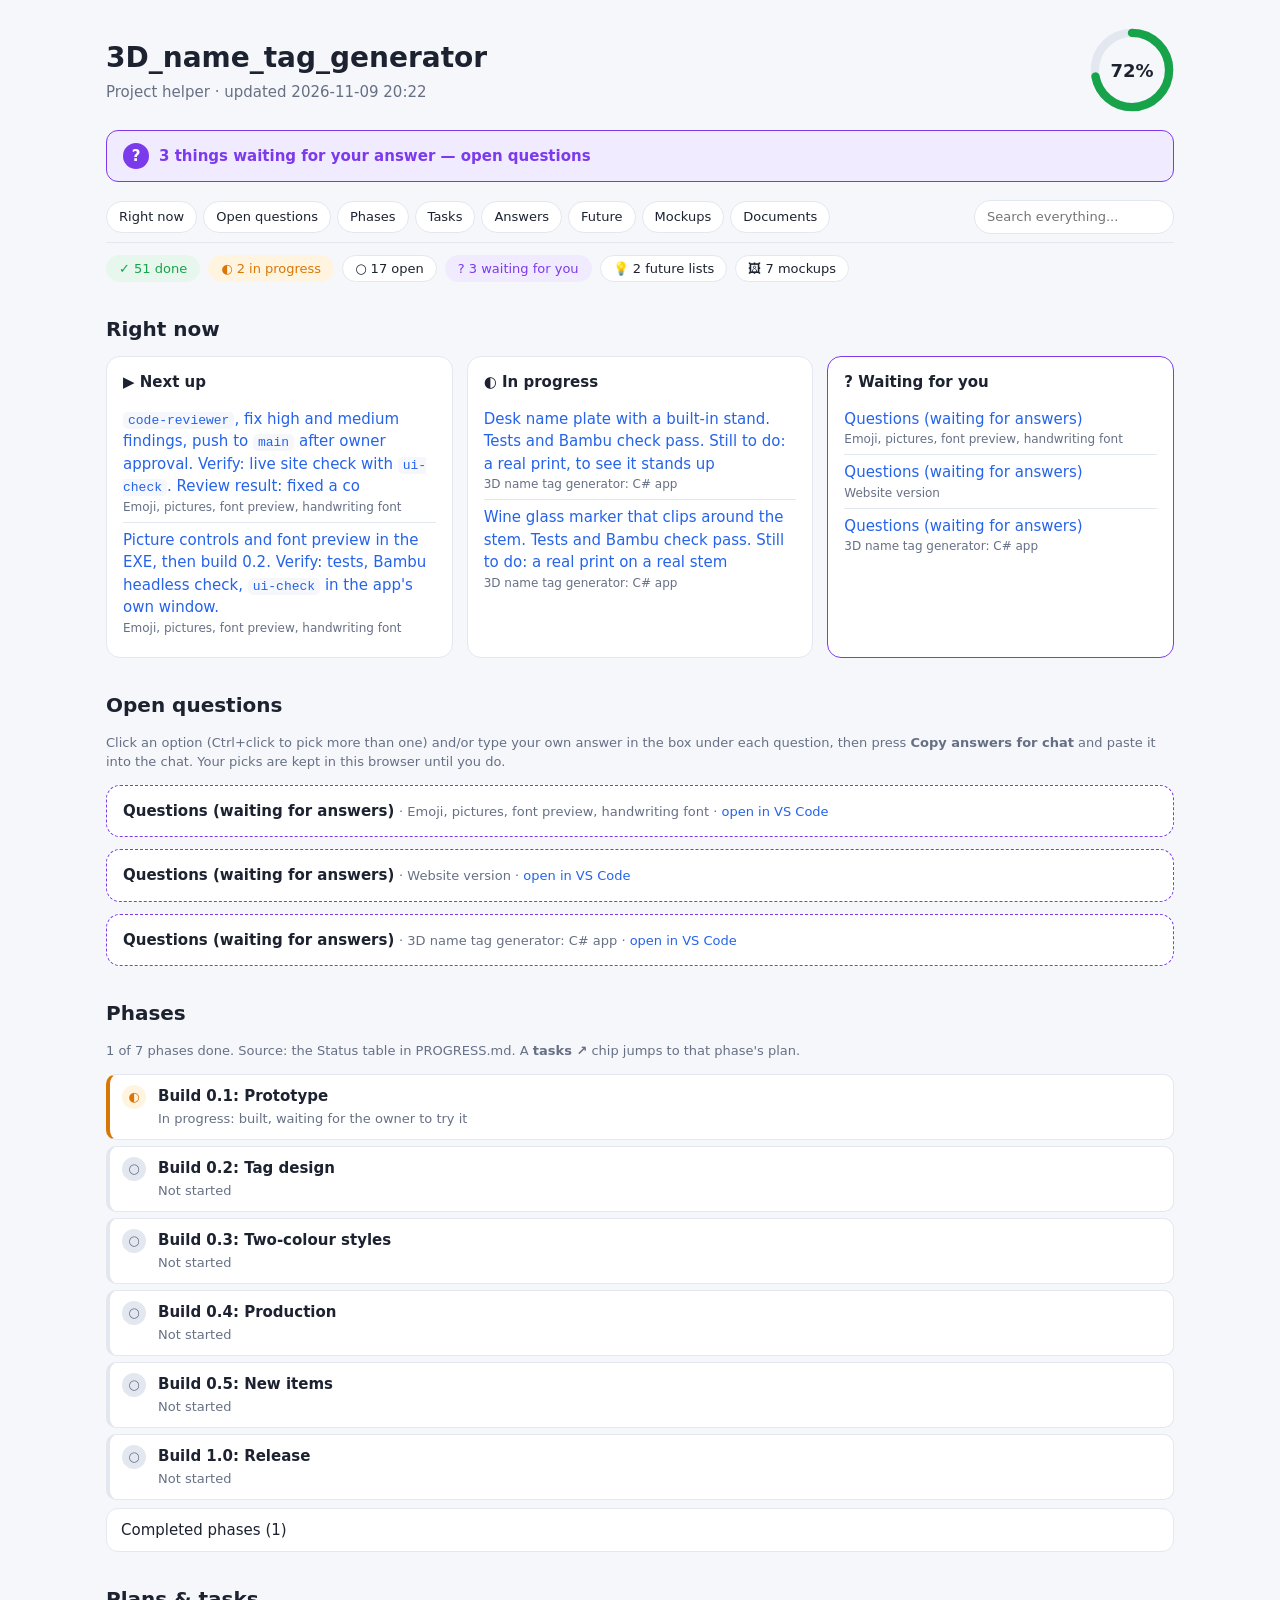
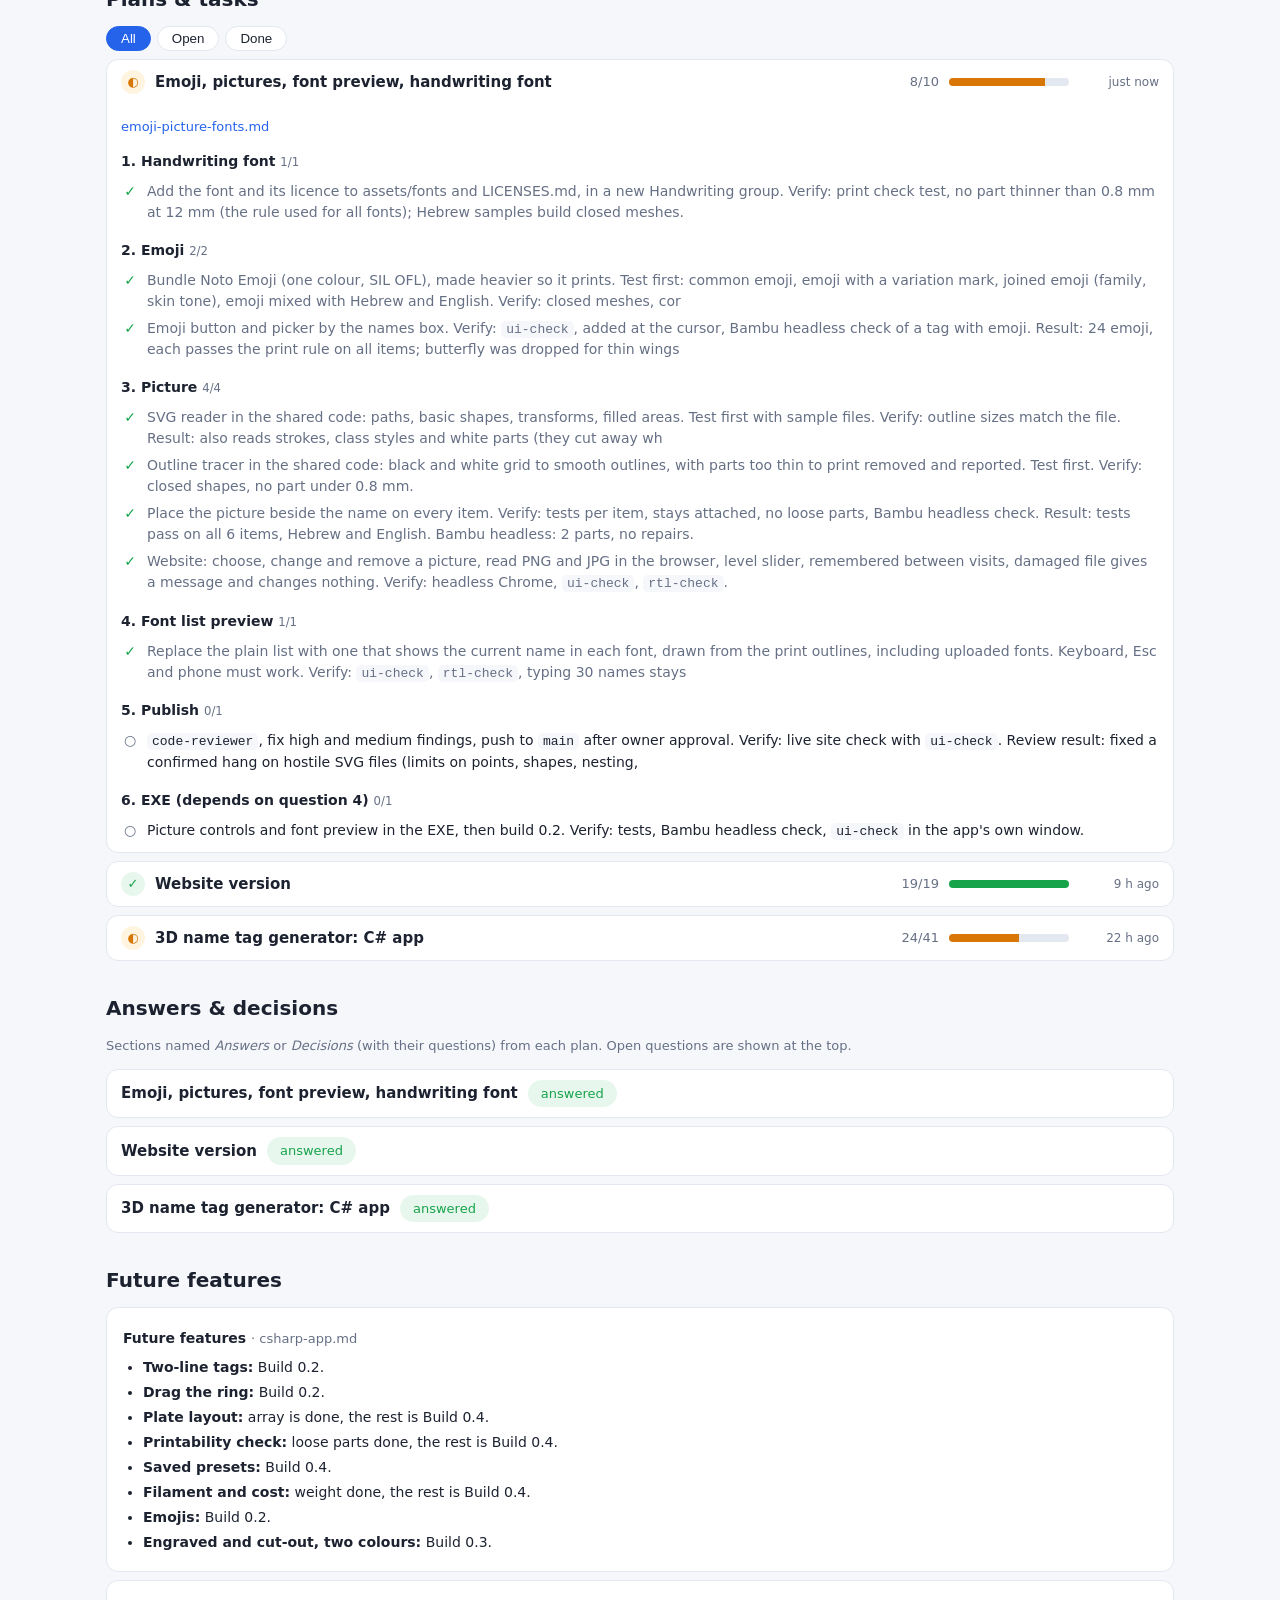
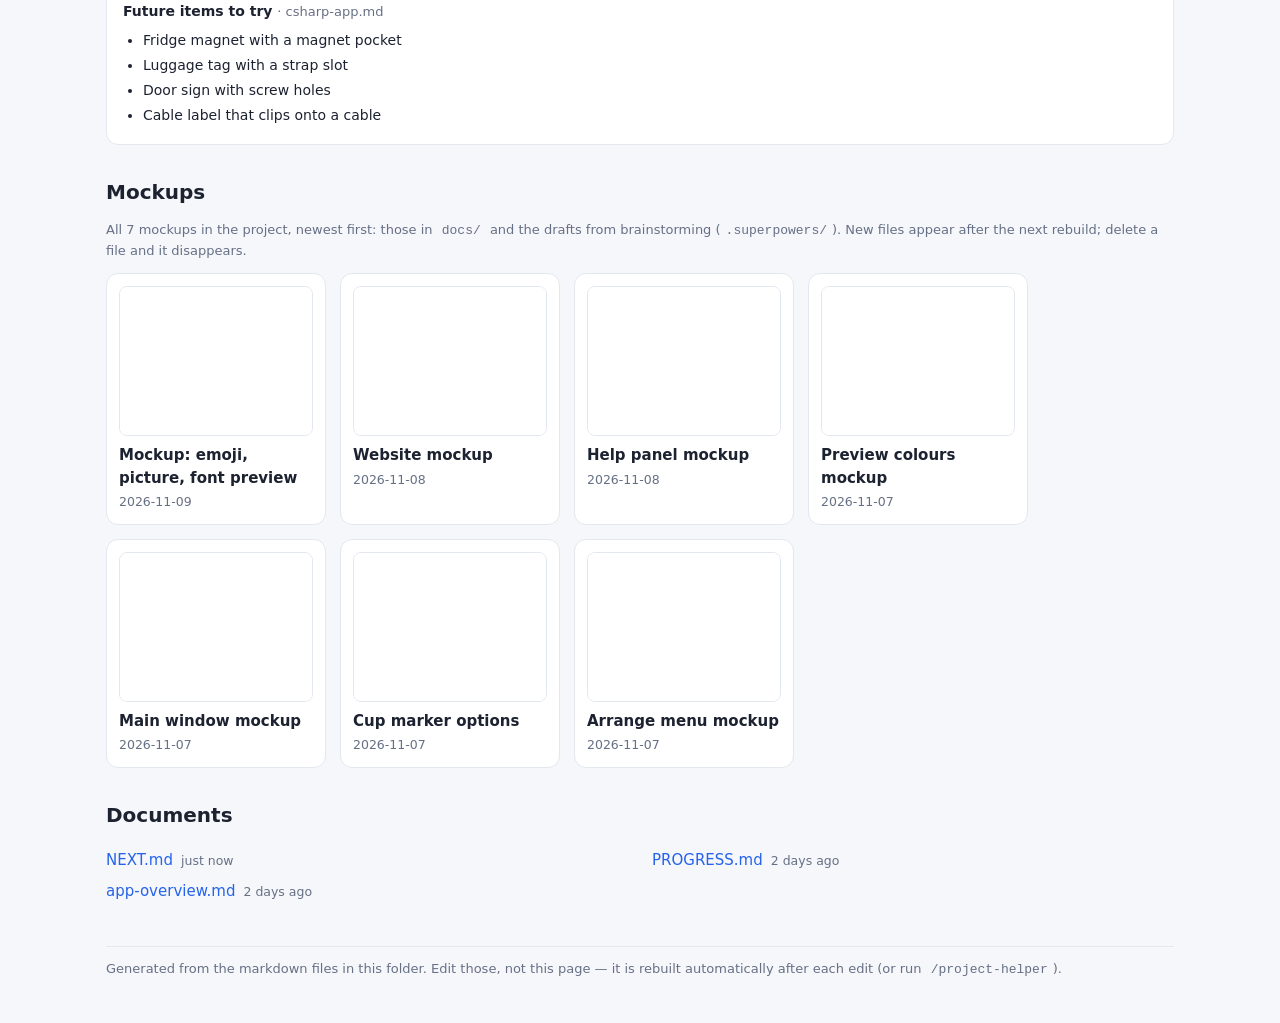
==== commit 995397f8: "Add emoji, pictures, a font list with previews and a handwriting font Names can include emoji, drawn" ====
--- a/docs/Project helper.html
+++ b/docs/Project helper.html
@@ -52,13 +52,14 @@
 footer{margin-top:40px;color:var(--mute);font-size:13px;border-top:1px solid var(--line);padding-top:12px}
 @media(max-width:600px){.docs{columns:1}.bar{width:80px}.when{display:none}nav input{margin-left:0;width:100%}}
 </style></head><body data-f="all"><main>
-<header><div><h1>3D_name_tag_generator</h1><p class="sub">Project helper &middot; updated 2026-11-09 09:31</p></div><div class="ring" title="41 of 60 checklist items done"><svg viewBox="0 0 36 36"><circle cx="18" cy="18" r="15.9" class="rb"/><circle cx="18" cy="18" r="15.9" class="rf" stroke-dasharray="68 32"/></svg><b>68%</b></div></header>
-<a class="banner" href="#open-questions"><b>?</b> 2 things waiting for your answer &mdash; open questions</a>
+<header><div><h1>3D_name_tag_generator</h1><p class="sub">Project helper &middot; updated 2026-11-09 20:22</p></div><div class="ring" title="51 of 70 checklist items done"><svg viewBox="0 0 36 36"><circle cx="18" cy="18" r="15.9" class="rb"/><circle cx="18" cy="18" r="15.9" class="rf" stroke-dasharray="72 28"/></svg><b>72%</b></div></header>
+<a class="banner" href="#open-questions"><b>?</b> 3 things waiting for your answer &mdash; open questions</a>
 <nav><a href="#now">Right now</a><a href="#open-questions">Open questions</a><a href="#phases">Phases</a><a href="#plans">Tasks</a><a href="#qa">Answers</a><a href="#future">Future</a><a href="#mockups">Mockups</a><a href="#docs">Documents</a><input id="q" type="search" placeholder="Search everything..." aria-label="Search"></nav>
-<div class="chips"><span class="chip ok">✓ 41 done</span><span class="chip warn">◐ 2 in progress</span><span class="chip">○ 17 open</span><span class="chip ask">? 2 waiting for you</span><span class="chip">💡 2 future lists</span><span class="chip">🖼 6 mockups</span><span id="chg" class="chip chgc" hidden><span id="chgn"></span> changed since your last visit <button id="seen">Mark as seen</button></span><span id="mc" class="chip" hidden></span></div>
-<section id="now"><h2>Right now</h2><div class="cards3"><div class="card"><h3>▶ Next up</h3><ul class='tl'><li dir="auto"><a href="vscode://file/D:/New%20Projects/Local_AI_projects/3D_name_tag_generator/docs/plans/website.md:66" title="Open in VS Code">GitHub Actions: build and publish to GitHub Pages on every push to main. Verify: site live at https://eladgl-dot.github.io/3d-name-tag-generator/</a><small>Website version</small></li><li dir="auto"><a href="vscode://file/D:/New%20Projects/Local_AI_projects/3D_name_tag_generator/docs/plans/website.md:67" title="Open in VS Code">Check in Chrome, Edge and on a phone width. Verify: <code>ui-check</code>.</a><small>Website version</small></li></ul></div><div class="card"><h3>◐ In progress</h3><ul class='tl'><li dir="auto"><a href="vscode://file/D:/New%20Projects/Local_AI_projects/3D_name_tag_generator/docs/plans/csharp-app.md:126" title="Open in VS Code">Desk name plate with a built-in stand. Tests and Bambu check pass. Still to do: a real print, to see it stands up</a><small>3D name tag generator: C# app</small></li><li dir="auto"><a href="vscode://file/D:/New%20Projects/Local_AI_projects/3D_name_tag_generator/docs/plans/csharp-app.md:128" title="Open in VS Code">Wine glass marker that clips around the stem. Tests and Bambu check pass. Still to do: a real print on a real stem</a><small>3D name tag generator: C# app</small></li></ul></div><div class="card ask"><h3>? Waiting for you</h3><ul class='tl'><li dir="auto"><a href="#open-questions">Questions (waiting for answers)</a><small>Website version</small></li><li dir="auto"><a href="#open-questions">Questions (waiting for answers)</a><small>3D name tag generator: C# app</small></li></ul></div></div></section>
+<div class="chips"><span class="chip ok">✓ 51 done</span><span class="chip warn">◐ 2 in progress</span><span class="chip">○ 17 open</span><span class="chip ask">? 3 waiting for you</span><span class="chip">💡 2 future lists</span><span class="chip">🖼 7 mockups</span><span id="chg" class="chip chgc" hidden><span id="chgn"></span> changed since your last visit <button id="seen">Mark as seen</button></span><span id="mc" class="chip" hidden></span></div>
+<section id="now"><h2>Right now</h2><div class="cards3"><div class="card"><h3>▶ Next up</h3><ul class='tl'><li dir="auto"><a href="vscode://file/D:/New%20Projects/Local_AI_projects/3D_name_tag_generator/docs/plans/emoji-picture-fonts.md:37" title="Open in VS Code"><code>code-reviewer</code>, fix high and medium findings, push to <code>main</code> after owner approval. Verify: live site check with <code>ui-check</code>. Review result: fixed a co</a><small>Emoji, pictures, font preview, handwriting font</small></li><li dir="auto"><a href="vscode://file/D:/New%20Projects/Local_AI_projects/3D_name_tag_generator/docs/plans/emoji-picture-fonts.md:40" title="Open in VS Code">Picture controls and font preview in the EXE, then build 0.2. Verify: tests, Bambu headless check, <code>ui-check</code> in the app&#x27;s own window.</a><small>Emoji, pictures, font preview, handwriting font</small></li></ul></div><div class="card"><h3>◐ In progress</h3><ul class='tl'><li dir="auto"><a href="vscode://file/D:/New%20Projects/Local_AI_projects/3D_name_tag_generator/docs/plans/csharp-app.md:126" title="Open in VS Code">Desk name plate with a built-in stand. Tests and Bambu check pass. Still to do: a real print, to see it stands up</a><small>3D name tag generator: C# app</small></li><li dir="auto"><a href="vscode://file/D:/New%20Projects/Local_AI_projects/3D_name_tag_generator/docs/plans/csharp-app.md:128" title="Open in VS Code">Wine glass marker that clips around the stem. Tests and Bambu check pass. Still to do: a real print on a real stem</a><small>3D name tag generator: C# app</small></li></ul></div><div class="card ask"><h3>? Waiting for you</h3><ul class='tl'><li dir="auto"><a href="#open-questions">Questions (waiting for answers)</a><small>Emoji, pictures, font preview, handwriting font</small></li><li dir="auto"><a href="#open-questions">Questions (waiting for answers)</a><small>Website version</small></li><li dir="auto"><a href="#open-questions">Questions (waiting for answers)</a><small>3D name tag generator: C# app</small></li></ul></div></div></section>
 <section id="open-questions"><h2>Open questions</h2>
 <p class="muted">Click an option (Ctrl+click to pick more than one) and/or type your own answer in the box under each question, then press <b>Copy answers for chat</b> and paste it into the chat. Your picks are kept in this browser until you do.</p>
+<div class="qsec waiting"><b dir="auto">Questions (waiting for answers)</b> <small class="muted">&middot; Emoji, pictures, font preview, handwriting font &middot; <a href="vscode://file/D:/New%20Projects/Local_AI_projects/3D_name_tag_generator/docs/plans/emoji-picture-fonts.md:8">open in VS Code</a></small></div>
 <div class="qsec waiting"><b dir="auto">Questions (waiting for answers)</b> <small class="muted">&middot; Website version &middot; <a href="vscode://file/D:/New%20Projects/Local_AI_projects/3D_name_tag_generator/docs/plans/website.md:7">open in VS Code</a></small></div>
 <div class="qsec waiting"><b dir="auto">Questions (waiting for answers)</b> <small class="muted">&middot; 3D name tag generator: C# app &middot; <a href="vscode://file/D:/New%20Projects/Local_AI_projects/3D_name_tag_generator/docs/plans/csharp-app.md:14">open in VS Code</a></small></div>
 </section>
@@ -68,10 +69,14 @@
 <details><summary>Completed phases (1)</summary><ul class='phases'><li class="ph s done" data-k="ph:4a093bb6" data-h="doneb01f4f95"><span class="dot">✓</span><div><b dir="auto">Understand the old app and plan</b><p dir="auto">Done</p></div></li></ul></details>
 </section>
 <section id="plans"><h2>Plans &amp; tasks</h2><div class="filters"><button data-f="all" class="on">All</button><button data-f="open">Open</button><button data-f="done">Done</button></div>
-<details id="plan-website" class="plan doing" open data-k="plan:website" data-h="17/19"><summary><span class="dot doing">◐</span><span class="ptitle s" dir="auto">Website version</span><span class="pstat">17/19</span><div class="bar doing"><i style="width:89%"></i></div><span class="when">just now</span></summary><p class="muted"><a href="vscode://file/D:/New%20Projects/Local_AI_projects/3D_name_tag_generator/docs/plans/website.md">website.md</a></p><h4 dir="auto">Phase 1: Get the repo ready to be public <small>4/4</small></h4><ul class="tasks"><li class="task s done" dir="auto" data-k="t:website:c22af869" data-h="done"><span class="ic">✓</span><a href="vscode://file/D:/New%20Projects/Local_AI_projects/3D_name_tag_generator/docs/plans/website.md:40">Add the full licence texts for the 4 fonts (GPL v2, SIL OFL 1.1). Verify: files present, listed in LICENSES.md.</a></li><li class="task s done" dir="auto" data-k="t:website:60e4157f" data-h="done"><span class="ic">✓</span><a href="vscode://file/D:/New%20Projects/Local_AI_projects/3D_name_tag_generator/docs/plans/website.md:41">README: what it is, website link, EXE download, .NET 10 and &quot;Run anyway&quot; notes. Verify: reads well on GitHub.</a></li><li class="task s done" dir="auto" data-k="t:website:63293988" data-h="done"><span class="ic">✓</span><a href="vscode://file/D:/New%20Projects/Local_AI_projects/3D_name_tag_generator/docs/plans/website.md:42">Read every file and the commit history for anything private before switching to public; show the owner the list. Verify: owner OK.</a></li><li class="task s done" dir="auto" data-k="t:website:551575eb" data-h="done"><span class="ic">✓</span><a href="vscode://file/D:/New%20Projects/Local_AI_projects/3D_name_tag_generator/docs/plans/website.md:43">Switch the repo to public. Verify: page opens signed out.</a></li></ul><h4 dir="auto">Phase 1b: More fonts <small>2/2</small></h4><ul class="tasks"><li class="task s done" dir="auto" data-k="t:website:7435f222" data-h="done"><span class="ic">✓</span><a href="vscode://file/D:/New%20Projects/Local_AI_projects/3D_name_tag_generator/docs/plans/website.md:46">Download the chosen fonts and their licences into assets/fonts; list each in LICENSES.md. Verify: every file has a licence entry.</a></li><li class="task s done" dir="auto" data-k="t:website:e79522e4" data-h="done"><span class="ic">✓</span><a href="vscode://file/D:/New%20Projects/Local_AI_projects/3D_name_tag_generator/docs/plans/website.md:47">Print check for each font: Hebrew and English sample names build closed meshes with no part thinner than 0.8 mm at 12 mm size; drop the ones that fail. Verify: test per font. Result: Frank Ruhl Libre dropped (16-20% thin</a></li></ul><h4 dir="auto">Phase 2: Split out the shared code <small>4/4</small></h4><ul class="tasks"><li class="task s done" dir="auto" data-k="t:website:f6de052b" data-h="done"><span class="ic">✓</span><a href="vscode://file/D:/New%20Projects/Local_AI_projects/3D_name_tag_generator/docs/plans/website.md:50">New project NameTagGenerator.Core (no WPF): Geometry, Items, file writers. Verify: builds; the EXE still builds. Result: Debug and Release both build with 0 warnings.</a></li><li class="task s done" dir="auto" data-k="t:website:6268f497" data-h="done"><span class="ic">✓</span><a href="vscode://file/D:/New%20Projects/Local_AI_projects/3D_name_tag_generator/docs/plans/website.md:51">Letters to outlines with a font reader that works in a browser (SixLabors.Fonts), replacing the Windows text drawing. Test first: Hebrew and English names, right-to-left order, bold, connector. Verify: outline sizes matc</a></li><li class="task s done" dir="auto" data-k="t:website:b7c839a4" data-h="done"><span class="ic">✓</span><a href="vscode://file/D:/New%20Projects/Local_AI_projects/3D_name_tag_generator/docs/plans/website.md:52">Move the tests to the shared code. Verify: all tests pass. Result: 1309 in NameTagGenerator.Core.Tests (plain .NET, no WPF) and 37 Windows-only in NameTagGenerator.Tests. The sweep&#x27;s Arial cases were dropped because the </a></li><li class="task s done" dir="auto" data-k="t:website:b070ad4b" data-h="done"><span class="ic">✓</span><a href="vscode://file/D:/New%20Projects/Local_AI_projects/3D_name_tag_generator/docs/plans/website.md:53">EXE uses the shared code. Verify: same 3MF volumes as v0.1.3 for each item; Bambu headless check clean. Result: volumes within 1% of the old Windows outlines, for 4 sample font and name pairs per item; Bambu headless: al</a></li></ul><h4 dir="auto">Phase 3: The website <small>6/6</small></h4><ul class="tasks"><li class="task s done" dir="auto" data-k="t:website:3232e1bc" data-h="done"><span class="ic">✓</span><a href="vscode://file/D:/New%20Projects/Local_AI_projects/3D_name_tag_generator/docs/plans/website.md:58">Blazor WebAssembly project, page laid out like the mockup, from the same design tokens. Verify: runs locally. Result: Release (trimmed) build served locally and driven in headless Chrome: all 6 items build, Alphabetical </a></li><li class="task s done" dir="auto" data-k="t:website:db93aad0" data-h="done"><span class="ic">✓</span><a href="vscode://file/D:/New%20Projects/Local_AI_projects/3D_name_tag_generator/docs/plans/website.md:59">3D preview with three.js, name side up, same colours. Verify: screenshot check. Result: checked in headless Chrome with software 3D: Hebrew reads correctly, clicking a name line switches the preview, colours redraw, drag</a></li><li class="task s done" dir="auto" data-k="t:website:6b7cbad3" data-h="done"><span class="ic">✓</span><a href="vscode://file/D:/New%20Projects/Local_AI_projects/3D_name_tag_generator/docs/plans/website.md:60">Download 3MF and STL from the browser. Verify: downloaded 3MF passes the Bambu headless check. Result: all 6 items downloaded from the browser; Bambu headless: 2 parts each, no mesh repairs. Downloads hold every name, pl</a></li><li class="task s done" dir="auto" data-k="t:website:fac5d5b9" data-h="done"><span class="ic">✓</span><a href="vscode://file/D:/New%20Projects/Local_AI_projects/3D_name_tag_generator/docs/plans/website.md:61">Remember settings in the browser; Hebrew right-to-left everywhere. Verify: <code>rtl-check</code>, reload keeps settings. Result: Release build in headless Chrome: names, item, font, size, Arrange and colours all survive a reload; </a></li><li class="task s done" dir="auto" data-k="t:website:2ea7006d" data-h="done"><span class="ic">✓</span><a href="vscode://file/D:/New%20Projects/Local_AI_projects/3D_name_tag_generator/docs/plans/website.md:62">Upload your own font file; a damaged file shows a message and changes nothing. Verify: uploaded font draws a name, is still there after reload. Result: in headless Chrome the list entry opens the file picker; a bad file </a></li><li class="task s done" dir="auto" data-k="t:website:85466c1c" data-h="done"><span class="ic">✓</span><a href="vscode://file/D:/New%20Projects/Local_AI_projects/3D_name_tag_generator/docs/plans/website.md:63">Short help panel: how to open the file in Bambu Studio, and library credits (Clipper2, LibTessDotNet, SixLabors.Fonts, three.js). Verify: read through. Result: built as the approved mockup. In headless Chrome: opens and </a></li></ul><h4 dir="auto">Phase 4: Publish <small>1/3</small></h4><ul class="tasks"><li class="task s open" dir="auto" data-k="t:website:1bf8db0e" data-h="open"><span class="ic">○</span><a href="vscode://file/D:/New%20Projects/Local_AI_projects/3D_name_tag_generator/docs/plans/website.md:66">GitHub Actions: build and publish to GitHub Pages on every push to main. Verify: site live at https://eladgl-dot.github.io/3d-name-tag-generator/</a></li><li class="task s open" dir="auto" data-k="t:website:7120be0f" data-h="open"><span class="ic">○</span><a href="vscode://file/D:/New%20Projects/Local_AI_projects/3D_name_tag_generator/docs/plans/website.md:67">Check in Chrome, Edge and on a phone width. Verify: <code>ui-check</code>.</a></li><li class="task s done" dir="auto" data-k="t:website:6703b452" data-h="done"><span class="ic">✓</span><a href="vscode://file/D:/New%20Projects/Local_AI_projects/3D_name_tag_generator/docs/plans/website.md:68"><code>code-reviewer</code> before calling it done. Verify: high/med findings fixed. Result: no high findings. Fixed, each reproduced first in headless Chrome: a download right after typing used the old names; one unreadable stored </a></li></ul></details>
-<details id="plan-csharp-app" class="plan doing" data-k="plan:csharp-app" data-h="24/41"><summary><span class="dot doing">◐</span><span class="ptitle s" dir="auto">3D name tag generator: C# app</span><span class="pstat">24/41</span><div class="bar doing"><i style="width:58%"></i></div><span class="when">11 h ago</span></summary><p class="muted"><a href="vscode://file/D:/New%20Projects/Local_AI_projects/3D_name_tag_generator/docs/plans/csharp-app.md">csharp-app.md</a></p><h4 dir="auto">Build 0.1: Prototype (done) <small>13/13</small></h4><ul class="tasks"><li class="task s done" dir="auto" data-k="t:csharp-app:cec4bb4c" data-h="done"><span class="ic">✓</span><a href="vscode://file/D:/New%20Projects/Local_AI_projects/3D_name_tag_generator/docs/plans/csharp-app.md:82">.NET 10 WPF single-file publish. Verified: one EXE, 657 KB</a></li><li class="task s done" dir="auto" data-k="t:csharp-app:a0179eaa" data-h="done"><span class="ic">✓</span><a href="vscode://file/D:/New%20Projects/Local_AI_projects/3D_name_tag_generator/docs/plans/csharp-app.md:83">Logo in the EXE and window. Verified in the title bar</a></li><li class="task s done" dir="auto" data-k="t:csharp-app:bc9a8807" data-h="done"><span class="ic">✓</span><a href="vscode://file/D:/New%20Projects/Local_AI_projects/3D_name_tag_generator/docs/plans/csharp-app.md:84">Hebrew text to outlines, correct order. Verified by test: first letter on the right</a></li><li class="task s done" dir="auto" data-k="t:csharp-app:7c9b0329" data-h="done"><span class="ic">✓</span><a href="vscode://file/D:/New%20Projects/Local_AI_projects/3D_name_tag_generator/docs/plans/csharp-app.md:85">Closed meshes. Verified: 216 tests, including every item with every bundled font, 6 names, solid and hollow</a></li><li class="task s done" dir="auto" data-k="t:csharp-app:7ebc360a" data-h="done"><span class="ic">✓</span><a href="vscode://file/D:/New%20Projects/Local_AI_projects/3D_name_tag_generator/docs/plans/csharp-app.md:86">Keychain, pencil top, bookmark as one class each, listed automatically. Verified by tests and screenshots</a></li><li class="task s done" dir="auto" data-k="t:csharp-app:aace6541" data-h="done"><span class="ic">✓</span><a href="vscode://file/D:/New%20Projects/Local_AI_projects/3D_name_tag_generator/docs/plans/csharp-app.md:87">Real 3D preview: rotate, zoom, pan, two colours. Verified by screenshots; mouse dragging not exercised by a person yet</a></li><li class="task s done" dir="auto" data-k="t:csharp-app:b80562d7" data-h="done"><span class="ic">✓</span><a href="vscode://file/D:/New%20Projects/Local_AI_projects/3D_name_tag_generator/docs/plans/csharp-app.md:88">Array: columns, auto-fit, gaps, plate size, plate shown, warning when too big. Verified by tests and screenshots</a></li><li class="task s done" dir="auto" data-k="t:csharp-app:8be11ab9" data-h="done"><span class="ic">✓</span><a href="vscode://file/D:/New%20Projects/Local_AI_projects/3D_name_tag_generator/docs/plans/csharp-app.md:89">Fonts from the PC, Hebrew first, 4 built in, Add font file. Listing and built-in fonts verified; Add font file not exercised yet</a></li><li class="task s done" dir="auto" data-k="t:csharp-app:90bae85c" data-h="done"><span class="ic">✓</span><a href="vscode://file/D:/New%20Projects/Local_AI_projects/3D_name_tag_generator/docs/plans/csharp-app.md:90">Help menu with 8 topics and F1. Verified one topic opens from the menu</a></li><li class="task s done" dir="auto" data-k="t:csharp-app:93b56e8b" data-h="done"><span class="ic">✓</span><a href="vscode://file/D:/New%20Projects/Local_AI_projects/3D_name_tag_generator/docs/plans/csharp-app.md:91">Save STL or 3MF, with the pop-up for several names. Pop-up verified; file writing verified by tests; the file dialogs not exercised by a person yet</a></li><li class="task s done" dir="auto" data-k="t:csharp-app:f0be8e8a" data-h="done"><span class="ic">✓</span><a href="vscode://file/D:/New%20Projects/Local_AI_projects/3D_name_tag_generator/docs/plans/csharp-app.md:92">3MF with two parts on two filaments. Verified: Bambu Studio&#x27;s own loader reports 2 parts and zero mesh errors for all items and an array</a></li><li class="task s done" dir="auto" data-k="t:csharp-app:8ec189e5" data-h="done"><span class="ic">✓</span><a href="vscode://file/D:/New%20Projects/Local_AI_projects/3D_name_tag_generator/docs/plans/csharp-app.md:93">Send to Bambu Studio button. Verified by the owner: it works</a></li><li class="task s done" dir="auto" data-k="t:csharp-app:d04f8206" data-h="done"><span class="ic">✓</span><a href="vscode://file/D:/New%20Projects/Local_AI_projects/3D_name_tag_generator/docs/plans/csharp-app.md:94">Partial features: loose-part warning, solid PETG weight, remembers settings</a></li></ul><h4 dir="auto">Build 0.1.1: Memory error and preview colours <small>10/10</small></h4><ul class="tasks"><li class="task s done" dir="auto" data-k="t:csharp-app:4de995e3" data-h="done"><span class="ic">✓</span><a href="vscode://file/D:/New%20Projects/Local_AI_projects/3D_name_tag_generator/docs/plans/csharp-app.md:97">Try to reproduce the memory error. Not reproduced: 1,500 rebuilds and 3,000 rotations stayed flat at about 120 MB, with no handle growth</a></li><li class="task s done" dir="auto" data-k="t:csharp-app:997b0d55" data-h="done"><span class="ic">✓</span><a href="vscode://file/D:/New%20Projects/Local_AI_projects/3D_name_tag_generator/docs/plans/csharp-app.md:98">Crash log with the full error and memory figures. Verified: 5 tests, and a real error wrote <code>crash.log</code></a></li><li class="task s done" dir="auto" data-k="t:csharp-app:ec838999" data-h="done"><span class="ic">✓</span><a href="vscode://file/D:/New%20Projects/Local_AI_projects/3D_name_tag_generator/docs/plans/csharp-app.md:99">On a memory error, the preview switches to software drawing and the app keeps going. Verified with a thrown error: one pop-up, new model drawn. Whether it cures the real failure is unknown</a></li><li class="task s done" dir="auto" data-k="t:csharp-app:1b0a6fd1" data-h="done"><span class="ic">✓</span><a href="vscode://file/D:/New%20Projects/Local_AI_projects/3D_name_tag_generator/docs/plans/csharp-app.md:100">Check the real app sitting idle. Verified over 9 minutes: 171 MB throughout, handles did not grow, no CPU use. A multi-hour idle run was not done</a></li><li class="task s done" dir="auto" data-k="t:csharp-app:fda9c6af" data-h="done"><span class="ic">✓</span><a href="vscode://file/D:/New%20Projects/Local_AI_projects/3D_name_tag_generator/docs/plans/csharp-app.md:101">Colour choice for base and letters, preview only, remembered. Mockup approved: preview colours. Verified: palette, swap and Any colour dialog</a></li><li class="task s done" dir="auto" data-k="t:csharp-app:cf5fc154" data-h="done"><span class="ic">✓</span><a href="vscode://file/D:/New%20Projects/Local_AI_projects/3D_name_tag_generator/docs/plans/csharp-app.md:102">Fill gaps between letters, on every item, with a setting. Verified: tests on the owner&#x27;s 3 names, picture compared</a></li><li class="task s done" dir="auto" data-k="t:csharp-app:b364051b" data-h="done"><span class="ic">✓</span><a href="vscode://file/D:/New%20Projects/Local_AI_projects/3D_name_tag_generator/docs/plans/csharp-app.md:103">Bookmark clip joined solidly under every name, with slits starting at the same distance below it. Verified: tests and picture. Clip length now counts from under the name</a></li><li class="task s done" dir="auto" data-k="t:csharp-app:7815ef07" data-h="done"><span class="ic">✓</span><a href="vscode://file/D:/New%20Projects/Local_AI_projects/3D_name_tag_generator/docs/plans/csharp-app.md:104">Refit the view when the item or the This name / All names view changes. Found by <code>ui-check</code>. Item switching ran, but the zoom fix was not seen after a manual zoom</a></li><li class="task s done" dir="auto" data-k="t:csharp-app:276c6a61" data-h="done"><span class="ic">✓</span><a href="vscode://file/D:/New%20Projects/Local_AI_projects/3D_name_tag_generator/docs/plans/csharp-app.md:105">Mouse wheel over a closed list no longer changes it. Found by <code>ui-check</code>. Verified by a direct test; panel scrolling past the list not tried by a person</a></li><li class="task s done" dir="auto" data-k="t:csharp-app:4e28de6" data-h="done"><span class="ic">✓</span><a href="vscode://file/D:/New%20Projects/Local_AI_projects/3D_name_tag_generator/docs/plans/csharp-app.md:106">Arrange button and pop-up menu in the bar above the preview. Mockup approved: arrange menu. Verified: 444 tests, and <code>ui-check</code> on the real window for shapes, Columns box, order</a></li></ul><h4 dir="auto">Build 0.2: Tag design <small>0/4</small></h4><ul class="tasks"><li class="task s open" dir="auto" data-k="t:csharp-app:c541a478" data-h="open"><span class="ic">○</span><a href="vscode://file/D:/New%20Projects/Local_AI_projects/3D_name_tag_generator/docs/plans/csharp-app.md:109">Two-line tags on one base, like the photo. Verify: tests plus compare with the photo</a></li><li class="task s open" dir="auto" data-k="t:csharp-app:32c2340" data-h="open"><span class="ic">○</span><a href="vscode://file/D:/New%20Projects/Local_AI_projects/3D_name_tag_generator/docs/plans/csharp-app.md:110">Drag the ring in the preview, including the small corner loop. Verify: position saved, tag stays one piece</a></li><li class="task s open" dir="auto" data-k="t:csharp-app:752681ff" data-h="open"><span class="ic">○</span><a href="vscode://file/D:/New%20Projects/Local_AI_projects/3D_name_tag_generator/docs/plans/csharp-app.md:111">Emojis beside the name. Verify: several emojis give closed meshes</a></li><li class="task s open" dir="auto" data-k="t:csharp-app:afca27ba" data-h="open"><span class="ic">○</span><a href="vscode://file/D:/New%20Projects/Local_AI_projects/3D_name_tag_generator/docs/plans/csharp-app.md:112">Custom connector text. Verify: test</a></li></ul><h4 dir="auto">Build 0.3: Two-colour styles <small>0/3</small></h4><ul class="tasks"><li class="task s open" dir="auto" data-k="t:csharp-app:6466d7c7" data-h="open"><span class="ic">○</span><a href="vscode://file/D:/New%20Projects/Local_AI_projects/3D_name_tag_generator/docs/plans/csharp-app.md:115">Engraved inlay: letters set flush into the base, in the second colour. Verify: parts fit with no overlap, closed meshes</a></li><li class="task s open" dir="auto" data-k="t:csharp-app:d33002fe" data-h="open"><span class="ic">○</span><a href="vscode://file/D:/New%20Projects/Local_AI_projects/3D_name_tag_generator/docs/plans/csharp-app.md:116">Cut-out: letters cut through the base with a second-colour backing. Verify: closed meshes, Bambu check</a></li><li class="task s open" dir="auto" data-k="t:csharp-app:fbac8847" data-h="open"><span class="ic">○</span><a href="vscode://file/D:/New%20Projects/Local_AI_projects/3D_name_tag_generator/docs/plans/csharp-app.md:117">Style choice per item. Verify: each item with each style</a></li></ul><h4 dir="auto">Build 0.4: Production <small>0/4</small></h4><ul class="tasks"><li class="task s open" dir="auto" data-k="t:csharp-app:5747a472" data-h="open"><span class="ic">○</span><a href="vscode://file/D:/New%20Projects/Local_AI_projects/3D_name_tag_generator/docs/plans/csharp-app.md:120">Plate layout: printer presets, spill onto more plates, each plate as a Bambu plate. Verify: long list splits correctly</a></li><li class="task s open" dir="auto" data-k="t:csharp-app:5e619afe" data-h="open"><span class="ic">○</span><a href="vscode://file/D:/New%20Projects/Local_AI_projects/3D_name_tag_generator/docs/plans/csharp-app.md:121">Full printability check: thin walls and weak ring, shown on the model. Verify: test shapes trigger each warning</a></li><li class="task s open" dir="auto" data-k="t:csharp-app:abcbdefc" data-h="open"><span class="ic">○</span><a href="vscode://file/D:/New%20Projects/Local_AI_projects/3D_name_tag_generator/docs/plans/csharp-app.md:122">Saved presets. Verify: save, load, survive restart</a></li><li class="task s open" dir="auto" data-k="t:csharp-app:d722ec17" data-h="open"><span class="ic">○</span><a href="vscode://file/D:/New%20Projects/Local_AI_projects/3D_name_tag_generator/docs/plans/csharp-app.md:123">Filament settings and cost, PETG default, price per kg. Verify: compare with a Bambu slice</a></li></ul><h4 dir="auto">Build 0.5: New items <small>1/3</small></h4><ul class="tasks"><li class="task s doing" dir="auto" data-k="t:csharp-app:ca549ba8" data-h="doing"><span class="ic">◐</span><a href="vscode://file/D:/New%20Projects/Local_AI_projects/3D_name_tag_generator/docs/plans/csharp-app.md:126">Desk name plate with a built-in stand. Tests and Bambu check pass. Still to do: a real print, to see it stands up</a></li><li class="task s done" dir="auto" data-k="t:csharp-app:58f3d260" data-h="done"><span class="ic">✓</span><a href="vscode://file/D:/New%20Projects/Local_AI_projects/3D_name_tag_generator/docs/plans/csharp-app.md:127">Cup marker: rebuilt as a saddle along the rim (owner chose A). Tests and Bambu check pass (2 parts, no mesh errors). Owner printed it on 2026-11-07: &quot;printed and looks great!&quot;</a></li><li class="task s doing" dir="auto" data-k="t:csharp-app:229add7e" data-h="doing"><span class="ic">◐</span><a href="vscode://file/D:/New%20Projects/Local_AI_projects/3D_name_tag_generator/docs/plans/csharp-app.md:128">Wine glass marker that clips around the stem. Tests and Bambu check pass. Still to do: a real print on a real stem</a></li></ul><h4 dir="auto">Build 1.0: Release <small>0/4</small></h4><ul class="tasks"><li class="task s open" dir="auto" data-k="t:csharp-app:e92a9628" data-h="open"><span class="ic">○</span><a href="vscode://file/D:/New%20Projects/Local_AI_projects/3D_name_tag_generator/docs/plans/csharp-app.md:131">Try it on a PC without .NET 10, and confirm the install prompt</a></li><li class="task s open" dir="auto" data-k="t:csharp-app:aadb2f41" data-h="open"><span class="ic">○</span><a href="vscode://file/D:/New%20Projects/Local_AI_projects/3D_name_tag_generator/docs/plans/csharp-app.md:132">Licence files for fonts and libraries</a></li><li class="task s open" dir="auto" data-k="t:csharp-app:9bad16ff" data-h="open"><span class="ic">○</span><a href="vscode://file/D:/New%20Projects/Local_AI_projects/3D_name_tag_generator/docs/plans/csharp-app.md:133"><code>code-reviewer</code> pass, <code>ui-check</code> at 100% text size and 150% DPI</a></li><li class="task s open" dir="auto" data-k="t:csharp-app:599a2741" data-h="open"><span class="ic">○</span><a href="vscode://file/D:/New%20Projects/Local_AI_projects/3D_name_tag_generator/docs/plans/csharp-app.md:134">Version number and short user guide</a></li></ul></details>
+<details id="plan-emoji-picture-fonts" class="plan doing" open data-k="plan:emoji-picture-fonts" data-h="8/10"><summary><span class="dot doing">◐</span><span class="ptitle s" dir="auto">Emoji, pictures, font preview, handwriting font</span><span class="pstat">8/10</span><div class="bar doing"><i style="width:80%"></i></div><span class="when">just now</span></summary><p class="muted"><a href="vscode://file/D:/New%20Projects/Local_AI_projects/3D_name_tag_generator/docs/plans/emoji-picture-fonts.md">emoji-picture-fonts.md</a></p><h4 dir="auto">1. Handwriting font <small>1/1</small></h4><ul class="tasks"><li class="task s done" dir="auto" data-k="t:emoji-picture-fonts:1587f716" data-h="done"><span class="ic">✓</span><a href="vscode://file/D:/New%20Projects/Local_AI_projects/3D_name_tag_generator/docs/plans/emoji-picture-fonts.md:21">Add the font and its licence to assets/fonts and LICENSES.md, in a new Handwriting group. Verify: print check test, no part thinner than 0.8 mm at 12 mm (the rule used for all fonts); Hebrew samples build closed meshes. </a></li></ul><h4 dir="auto">2. Emoji <small>2/2</small></h4><ul class="tasks"><li class="task s done" dir="auto" data-k="t:emoji-picture-fonts:1253a8c4" data-h="done"><span class="ic">✓</span><a href="vscode://file/D:/New%20Projects/Local_AI_projects/3D_name_tag_generator/docs/plans/emoji-picture-fonts.md:24">Bundle Noto Emoji (one colour, SIL OFL), made heavier so it prints. Test first: common emoji, emoji with a variation mark, joined emoji (family, skin tone), emoji mixed with Hebrew and English. Verify: closed meshes, cor</a></li><li class="task s done" dir="auto" data-k="t:emoji-picture-fonts:30812f89" data-h="done"><span class="ic">✓</span><a href="vscode://file/D:/New%20Projects/Local_AI_projects/3D_name_tag_generator/docs/plans/emoji-picture-fonts.md:25">Emoji button and picker by the names box. Verify: <code>ui-check</code>, added at the cursor, Bambu headless check of a tag with emoji. Result: 24 emoji, each passes the print rule on all items; butterfly was dropped for thin wings</a></li></ul><h4 dir="auto">3. Picture <small>4/4</small></h4><ul class="tasks"><li class="task s done" dir="auto" data-k="t:emoji-picture-fonts:4a5a70e1" data-h="done"><span class="ic">✓</span><a href="vscode://file/D:/New%20Projects/Local_AI_projects/3D_name_tag_generator/docs/plans/emoji-picture-fonts.md:28">SVG reader in the shared code: paths, basic shapes, transforms, filled areas. Test first with sample files. Verify: outline sizes match the file. Result: also reads strokes, class styles and white parts (they cut away wh</a></li><li class="task s done" dir="auto" data-k="t:emoji-picture-fonts:8e4f9d54" data-h="done"><span class="ic">✓</span><a href="vscode://file/D:/New%20Projects/Local_AI_projects/3D_name_tag_generator/docs/plans/emoji-picture-fonts.md:29">Outline tracer in the shared code: black and white grid to smooth outlines, with parts too thin to print removed and reported. Test first. Verify: closed shapes, no part under 0.8 mm.</a></li><li class="task s done" dir="auto" data-k="t:emoji-picture-fonts:bd2fdfa" data-h="done"><span class="ic">✓</span><a href="vscode://file/D:/New%20Projects/Local_AI_projects/3D_name_tag_generator/docs/plans/emoji-picture-fonts.md:30">Place the picture beside the name on every item. Verify: tests per item, stays attached, no loose parts, Bambu headless check. Result: tests pass on all 6 items, Hebrew and English. Bambu headless: 2 parts, no repairs.</a></li><li class="task s done" dir="auto" data-k="t:emoji-picture-fonts:e5d7f652" data-h="done"><span class="ic">✓</span><a href="vscode://file/D:/New%20Projects/Local_AI_projects/3D_name_tag_generator/docs/plans/emoji-picture-fonts.md:31">Website: choose, change and remove a picture, read PNG and JPG in the browser, level slider, remembered between visits, damaged file gives a message and changes nothing. Verify: headless Chrome, <code>ui-check</code>, <code>rtl-check</code>. </a></li></ul><h4 dir="auto">4. Font list preview <small>1/1</small></h4><ul class="tasks"><li class="task s done" dir="auto" data-k="t:emoji-picture-fonts:2be8fb4" data-h="done"><span class="ic">✓</span><a href="vscode://file/D:/New%20Projects/Local_AI_projects/3D_name_tag_generator/docs/plans/emoji-picture-fonts.md:34">Replace the plain list with one that shows the current name in each font, drawn from the print outlines, including uploaded fonts. Keyboard, Esc and phone must work. Verify: <code>ui-check</code>, <code>rtl-check</code>, typing 30 names stays</a></li></ul><h4 dir="auto">5. Publish <small>0/1</small></h4><ul class="tasks"><li class="task s open" dir="auto" data-k="t:emoji-picture-fonts:9ca288e2" data-h="open"><span class="ic">○</span><a href="vscode://file/D:/New%20Projects/Local_AI_projects/3D_name_tag_generator/docs/plans/emoji-picture-fonts.md:37"><code>code-reviewer</code>, fix high and medium findings, push to <code>main</code> after owner approval. Verify: live site check with <code>ui-check</code>. Review result: fixed a confirmed hang on hostile SVG files (limits on points, shapes, nesting, </a></li></ul><h4 dir="auto">6. EXE (depends on question 4) <small>0/1</small></h4><ul class="tasks"><li class="task s open" dir="auto" data-k="t:emoji-picture-fonts:9a9facec" data-h="open"><span class="ic">○</span><a href="vscode://file/D:/New%20Projects/Local_AI_projects/3D_name_tag_generator/docs/plans/emoji-picture-fonts.md:40">Picture controls and font preview in the EXE, then build 0.2. Verify: tests, Bambu headless check, <code>ui-check</code> in the app&#x27;s own window.</a></li></ul></details>
+<details id="plan-website" class="plan done" data-k="plan:website" data-h="19/19"><summary><span class="dot done">✓</span><span class="ptitle s" dir="auto">Website version</span><span class="pstat">19/19</span><div class="bar done"><i style="width:100%"></i></div><span class="when">9 h ago</span></summary><p class="muted"><a href="vscode://file/D:/New%20Projects/Local_AI_projects/3D_name_tag_generator/docs/plans/website.md">website.md</a></p><h4 dir="auto">Phase 1: Get the repo ready to be public <small>4/4</small></h4><ul class="tasks"><li class="task s done" dir="auto" data-k="t:website:c22af869" data-h="done"><span class="ic">✓</span><a href="vscode://file/D:/New%20Projects/Local_AI_projects/3D_name_tag_generator/docs/plans/website.md:40">Add the full licence texts for the 4 fonts (GPL v2, SIL OFL 1.1). Verify: files present, listed in LICENSES.md.</a></li><li class="task s done" dir="auto" data-k="t:website:60e4157f" data-h="done"><span class="ic">✓</span><a href="vscode://file/D:/New%20Projects/Local_AI_projects/3D_name_tag_generator/docs/plans/website.md:41">README: what it is, website link, EXE download, .NET 10 and &quot;Run anyway&quot; notes. Verify: reads well on GitHub.</a></li><li class="task s done" dir="auto" data-k="t:website:63293988" data-h="done"><span class="ic">✓</span><a href="vscode://file/D:/New%20Projects/Local_AI_projects/3D_name_tag_generator/docs/plans/website.md:42">Read every file and the commit history for anything private before switching to public; show the owner the list. Verify: owner OK.</a></li><li class="task s done" dir="auto" data-k="t:website:551575eb" data-h="done"><span class="ic">✓</span><a href="vscode://file/D:/New%20Projects/Local_AI_projects/3D_name_tag_generator/docs/plans/website.md:43">Switch the repo to public. Verify: page opens signed out.</a></li></ul><h4 dir="auto">Phase 1b: More fonts <small>2/2</small></h4><ul class="tasks"><li class="task s done" dir="auto" data-k="t:website:7435f222" data-h="done"><span class="ic">✓</span><a href="vscode://file/D:/New%20Projects/Local_AI_projects/3D_name_tag_generator/docs/plans/website.md:46">Download the chosen fonts and their licences into assets/fonts; list each in LICENSES.md. Verify: every file has a licence entry.</a></li><li class="task s done" dir="auto" data-k="t:website:e79522e4" data-h="done"><span class="ic">✓</span><a href="vscode://file/D:/New%20Projects/Local_AI_projects/3D_name_tag_generator/docs/plans/website.md:47">Print check for each font: Hebrew and English sample names build closed meshes with no part thinner than 0.8 mm at 12 mm size; drop the ones that fail. Verify: test per font. Result: Frank Ruhl Libre dropped (16-20% thin</a></li></ul><h4 dir="auto">Phase 2: Split out the shared code <small>4/4</small></h4><ul class="tasks"><li class="task s done" dir="auto" data-k="t:website:f6de052b" data-h="done"><span class="ic">✓</span><a href="vscode://file/D:/New%20Projects/Local_AI_projects/3D_name_tag_generator/docs/plans/website.md:50">New project NameTagGenerator.Core (no WPF): Geometry, Items, file writers. Verify: builds; the EXE still builds. Result: Debug and Release both build with 0 warnings.</a></li><li class="task s done" dir="auto" data-k="t:website:6268f497" data-h="done"><span class="ic">✓</span><a href="vscode://file/D:/New%20Projects/Local_AI_projects/3D_name_tag_generator/docs/plans/website.md:51">Letters to outlines with a font reader that works in a browser (SixLabors.Fonts), replacing the Windows text drawing. Test first: Hebrew and English names, right-to-left order, bold, connector. Verify: outline sizes matc</a></li><li class="task s done" dir="auto" data-k="t:website:b7c839a4" data-h="done"><span class="ic">✓</span><a href="vscode://file/D:/New%20Projects/Local_AI_projects/3D_name_tag_generator/docs/plans/website.md:52">Move the tests to the shared code. Verify: all tests pass. Result: 1309 in NameTagGenerator.Core.Tests (plain .NET, no WPF) and 37 Windows-only in NameTagGenerator.Tests. The sweep&#x27;s Arial cases were dropped because the </a></li><li class="task s done" dir="auto" data-k="t:website:b070ad4b" data-h="done"><span class="ic">✓</span><a href="vscode://file/D:/New%20Projects/Local_AI_projects/3D_name_tag_generator/docs/plans/website.md:53">EXE uses the shared code. Verify: same 3MF volumes as v0.1.3 for each item; Bambu headless check clean. Result: volumes within 1% of the old Windows outlines, for 4 sample font and name pairs per item; Bambu headless: al</a></li></ul><h4 dir="auto">Phase 3: The website <small>6/6</small></h4><ul class="tasks"><li class="task s done" dir="auto" data-k="t:website:3232e1bc" data-h="done"><span class="ic">✓</span><a href="vscode://file/D:/New%20Projects/Local_AI_projects/3D_name_tag_generator/docs/plans/website.md:58">Blazor WebAssembly project, page laid out like the mockup, from the same design tokens. Verify: runs locally. Result: Release (trimmed) build served locally and driven in headless Chrome: all 6 items build, Alphabetical </a></li><li class="task s done" dir="auto" data-k="t:website:db93aad0" data-h="done"><span class="ic">✓</span><a href="vscode://file/D:/New%20Projects/Local_AI_projects/3D_name_tag_generator/docs/plans/website.md:59">3D preview with three.js, name side up, same colours. Verify: screenshot check. Result: checked in headless Chrome with software 3D: Hebrew reads correctly, clicking a name line switches the preview, colours redraw, drag</a></li><li class="task s done" dir="auto" data-k="t:website:6b7cbad3" data-h="done"><span class="ic">✓</span><a href="vscode://file/D:/New%20Projects/Local_AI_projects/3D_name_tag_generator/docs/plans/website.md:60">Download 3MF and STL from the browser. Verify: downloaded 3MF passes the Bambu headless check. Result: all 6 items downloaded from the browser; Bambu headless: 2 parts each, no mesh repairs. Downloads hold every name, pl</a></li><li class="task s done" dir="auto" data-k="t:website:fac5d5b9" data-h="done"><span class="ic">✓</span><a href="vscode://file/D:/New%20Projects/Local_AI_projects/3D_name_tag_generator/docs/plans/website.md:61">Remember settings in the browser; Hebrew right-to-left everywhere. Verify: <code>rtl-check</code>, reload keeps settings. Result: Release build in headless Chrome: names, item, font, size, Arrange and colours all survive a reload; </a></li><li class="task s done" dir="auto" data-k="t:website:2ea7006d" data-h="done"><span class="ic">✓</span><a href="vscode://file/D:/New%20Projects/Local_AI_projects/3D_name_tag_generator/docs/plans/website.md:62">Upload your own font file; a damaged file shows a message and changes nothing. Verify: uploaded font draws a name, is still there after reload. Result: in headless Chrome the list entry opens the file picker; a bad file </a></li><li class="task s done" dir="auto" data-k="t:website:85466c1c" data-h="done"><span class="ic">✓</span><a href="vscode://file/D:/New%20Projects/Local_AI_projects/3D_name_tag_generator/docs/plans/website.md:63">Short help panel: how to open the file in Bambu Studio, and library credits (Clipper2, LibTessDotNet, SixLabors.Fonts, three.js). Verify: read through. Result: built as the approved mockup. In headless Chrome: opens and </a></li></ul><h4 dir="auto">Phase 4: Publish <small>3/3</small></h4><ul class="tasks"><li class="task s done" dir="auto" data-k="t:website:1bf8db0e" data-h="done"><span class="ic">✓</span><a href="vscode://file/D:/New%20Projects/Local_AI_projects/3D_name_tag_generator/docs/plans/website.md:66">GitHub Actions: build and publish to GitHub Pages on every push to main. Verify: site live at https://eladgl-dot.github.io/3d-name-tag-generator/ Result: first run (766693c) built and deployed; the site is live. Workflow</a></li><li class="task s done" dir="auto" data-k="t:website:c20bab90" data-h="done"><span class="ic">✓</span><a href="vscode://file/D:/New%20Projects/Local_AI_projects/3D_name_tag_generator/docs/plans/website.md:67">Check in Chrome, Edge and on a phone width. Verify: <code>ui-check</code>. Result: live site in headless Chrome and Edge, desktop and phone width, light and dark: no failed requests, no site console errors, no sideways scroll, Hebr</a></li><li class="task s done" dir="auto" data-k="t:website:6703b452" data-h="done"><span class="ic">✓</span><a href="vscode://file/D:/New%20Projects/Local_AI_projects/3D_name_tag_generator/docs/plans/website.md:68"><code>code-reviewer</code> before calling it done. Verify: high/med findings fixed. Result: no high findings. Fixed, each reproduced first in headless Chrome: a download right after typing used the old names; one unreadable stored </a></li></ul></details>
+<details id="plan-csharp-app" class="plan doing" data-k="plan:csharp-app" data-h="24/41"><summary><span class="dot doing">◐</span><span class="ptitle s" dir="auto">3D name tag generator: C# app</span><span class="pstat">24/41</span><div class="bar doing"><i style="width:58%"></i></div><span class="when">22 h ago</span></summary><p class="muted"><a href="vscode://file/D:/New%20Projects/Local_AI_projects/3D_name_tag_generator/docs/plans/csharp-app.md">csharp-app.md</a></p><h4 dir="auto">Build 0.1: Prototype (done) <small>13/13</small></h4><ul class="tasks"><li class="task s done" dir="auto" data-k="t:csharp-app:cec4bb4c" data-h="done"><span class="ic">✓</span><a href="vscode://file/D:/New%20Projects/Local_AI_projects/3D_name_tag_generator/docs/plans/csharp-app.md:82">.NET 10 WPF single-file publish. Verified: one EXE, 657 KB</a></li><li class="task s done" dir="auto" data-k="t:csharp-app:a0179eaa" data-h="done"><span class="ic">✓</span><a href="vscode://file/D:/New%20Projects/Local_AI_projects/3D_name_tag_generator/docs/plans/csharp-app.md:83">Logo in the EXE and window. Verified in the title bar</a></li><li class="task s done" dir="auto" data-k="t:csharp-app:bc9a8807" data-h="done"><span class="ic">✓</span><a href="vscode://file/D:/New%20Projects/Local_AI_projects/3D_name_tag_generator/docs/plans/csharp-app.md:84">Hebrew text to outlines, correct order. Verified by test: first letter on the right</a></li><li class="task s done" dir="auto" data-k="t:csharp-app:7c9b0329" data-h="done"><span class="ic">✓</span><a href="vscode://file/D:/New%20Projects/Local_AI_projects/3D_name_tag_generator/docs/plans/csharp-app.md:85">Closed meshes. Verified: 216 tests, including every item with every bundled font, 6 names, solid and hollow</a></li><li class="task s done" dir="auto" data-k="t:csharp-app:7ebc360a" data-h="done"><span class="ic">✓</span><a href="vscode://file/D:/New%20Projects/Local_AI_projects/3D_name_tag_generator/docs/plans/csharp-app.md:86">Keychain, pencil top, bookmark as one class each, listed automatically. Verified by tests and screenshots</a></li><li class="task s done" dir="auto" data-k="t:csharp-app:aace6541" data-h="done"><span class="ic">✓</span><a href="vscode://file/D:/New%20Projects/Local_AI_projects/3D_name_tag_generator/docs/plans/csharp-app.md:87">Real 3D preview: rotate, zoom, pan, two colours. Verified by screenshots; mouse dragging not exercised by a person yet</a></li><li class="task s done" dir="auto" data-k="t:csharp-app:b80562d7" data-h="done"><span class="ic">✓</span><a href="vscode://file/D:/New%20Projects/Local_AI_projects/3D_name_tag_generator/docs/plans/csharp-app.md:88">Array: columns, auto-fit, gaps, plate size, plate shown, warning when too big. Verified by tests and screenshots</a></li><li class="task s done" dir="auto" data-k="t:csharp-app:8be11ab9" data-h="done"><span class="ic">✓</span><a href="vscode://file/D:/New%20Projects/Local_AI_projects/3D_name_tag_generator/docs/plans/csharp-app.md:89">Fonts from the PC, Hebrew first, 4 built in, Add font file. Listing and built-in fonts verified; Add font file not exercised yet</a></li><li class="task s done" dir="auto" data-k="t:csharp-app:90bae85c" data-h="done"><span class="ic">✓</span><a href="vscode://file/D:/New%20Projects/Local_AI_projects/3D_name_tag_generator/docs/plans/csharp-app.md:90">Help menu with 8 topics and F1. Verified one topic opens from the menu</a></li><li class="task s done" dir="auto" data-k="t:csharp-app:93b56e8b" data-h="done"><span class="ic">✓</span><a href="vscode://file/D:/New%20Projects/Local_AI_projects/3D_name_tag_generator/docs/plans/csharp-app.md:91">Save STL or 3MF, with the pop-up for several names. Pop-up verified; file writing verified by tests; the file dialogs not exercised by a person yet</a></li><li class="task s done" dir="auto" data-k="t:csharp-app:f0be8e8a" data-h="done"><span class="ic">✓</span><a href="vscode://file/D:/New%20Projects/Local_AI_projects/3D_name_tag_generator/docs/plans/csharp-app.md:92">3MF with two parts on two filaments. Verified: Bambu Studio&#x27;s own loader reports 2 parts and zero mesh errors for all items and an array</a></li><li class="task s done" dir="auto" data-k="t:csharp-app:8ec189e5" data-h="done"><span class="ic">✓</span><a href="vscode://file/D:/New%20Projects/Local_AI_projects/3D_name_tag_generator/docs/plans/csharp-app.md:93">Send to Bambu Studio button. Verified by the owner: it works</a></li><li class="task s done" dir="auto" data-k="t:csharp-app:d04f8206" data-h="done"><span class="ic">✓</span><a href="vscode://file/D:/New%20Projects/Local_AI_projects/3D_name_tag_generator/docs/plans/csharp-app.md:94">Partial features: loose-part warning, solid PETG weight, remembers settings</a></li></ul><h4 dir="auto">Build 0.1.1: Memory error and preview colours <small>10/10</small></h4><ul class="tasks"><li class="task s done" dir="auto" data-k="t:csharp-app:4de995e3" data-h="done"><span class="ic">✓</span><a href="vscode://file/D:/New%20Projects/Local_AI_projects/3D_name_tag_generator/docs/plans/csharp-app.md:97">Try to reproduce the memory error. Not reproduced: 1,500 rebuilds and 3,000 rotations stayed flat at about 120 MB, with no handle growth</a></li><li class="task s done" dir="auto" data-k="t:csharp-app:997b0d55" data-h="done"><span class="ic">✓</span><a href="vscode://file/D:/New%20Projects/Local_AI_projects/3D_name_tag_generator/docs/plans/csharp-app.md:98">Crash log with the full error and memory figures. Verified: 5 tests, and a real error wrote <code>crash.log</code></a></li><li class="task s done" dir="auto" data-k="t:csharp-app:ec838999" data-h="done"><span class="ic">✓</span><a href="vscode://file/D:/New%20Projects/Local_AI_projects/3D_name_tag_generator/docs/plans/csharp-app.md:99">On a memory error, the preview switches to software drawing and the app keeps going. Verified with a thrown error: one pop-up, new model drawn. Whether it cures the real failure is unknown</a></li><li class="task s done" dir="auto" data-k="t:csharp-app:1b0a6fd1" data-h="done"><span class="ic">✓</span><a href="vscode://file/D:/New%20Projects/Local_AI_projects/3D_name_tag_generator/docs/plans/csharp-app.md:100">Check the real app sitting idle. Verified over 9 minutes: 171 MB throughout, handles did not grow, no CPU use. A multi-hour idle run was not done</a></li><li class="task s done" dir="auto" data-k="t:csharp-app:fda9c6af" data-h="done"><span class="ic">✓</span><a href="vscode://file/D:/New%20Projects/Local_AI_projects/3D_name_tag_generator/docs/plans/csharp-app.md:101">Colour choice for base and letters, preview only, remembered. Mockup approved: preview colours. Verified: palette, swap and Any colour dialog</a></li><li class="task s done" dir="auto" data-k="t:csharp-app:cf5fc154" data-h="done"><span class="ic">✓</span><a href="vscode://file/D:/New%20Projects/Local_AI_projects/3D_name_tag_generator/docs/plans/csharp-app.md:102">Fill gaps between letters, on every item, with a setting. Verified: tests on the owner&#x27;s 3 names, picture compared</a></li><li class="task s done" dir="auto" data-k="t:csharp-app:b364051b" data-h="done"><span class="ic">✓</span><a href="vscode://file/D:/New%20Projects/Local_AI_projects/3D_name_tag_generator/docs/plans/csharp-app.md:103">Bookmark clip joined solidly under every name, with slits starting at the same distance below it. Verified: tests and picture. Clip length now counts from under the name</a></li><li class="task s done" dir="auto" data-k="t:csharp-app:7815ef07" data-h="done"><span class="ic">✓</span><a href="vscode://file/D:/New%20Projects/Local_AI_projects/3D_name_tag_generator/docs/plans/csharp-app.md:104">Refit the view when the item or the This name / All names view changes. Found by <code>ui-check</code>. Item switching ran, but the zoom fix was not seen after a manual zoom</a></li><li class="task s done" dir="auto" data-k="t:csharp-app:276c6a61" data-h="done"><span class="ic">✓</span><a href="vscode://file/D:/New%20Projects/Local_AI_projects/3D_name_tag_generator/docs/plans/csharp-app.md:105">Mouse wheel over a closed list no longer changes it. Found by <code>ui-check</code>. Verified by a direct test; panel scrolling past the list not tried by a person</a></li><li class="task s done" dir="auto" data-k="t:csharp-app:4e28de6" data-h="done"><span class="ic">✓</span><a href="vscode://file/D:/New%20Projects/Local_AI_projects/3D_name_tag_generator/docs/plans/csharp-app.md:106">Arrange button and pop-up menu in the bar above the preview. Mockup approved: arrange menu. Verified: 444 tests, and <code>ui-check</code> on the real window for shapes, Columns box, order</a></li></ul><h4 dir="auto">Build 0.2: Tag design <small>0/4</small></h4><ul class="tasks"><li class="task s open" dir="auto" data-k="t:csharp-app:c541a478" data-h="open"><span class="ic">○</span><a href="vscode://file/D:/New%20Projects/Local_AI_projects/3D_name_tag_generator/docs/plans/csharp-app.md:109">Two-line tags on one base, like the photo. Verify: tests plus compare with the photo</a></li><li class="task s open" dir="auto" data-k="t:csharp-app:32c2340" data-h="open"><span class="ic">○</span><a href="vscode://file/D:/New%20Projects/Local_AI_projects/3D_name_tag_generator/docs/plans/csharp-app.md:110">Drag the ring in the preview, including the small corner loop. Verify: position saved, tag stays one piece</a></li><li class="task s open" dir="auto" data-k="t:csharp-app:752681ff" data-h="open"><span class="ic">○</span><a href="vscode://file/D:/New%20Projects/Local_AI_projects/3D_name_tag_generator/docs/plans/csharp-app.md:111">Emojis beside the name. Verify: several emojis give closed meshes</a></li><li class="task s open" dir="auto" data-k="t:csharp-app:afca27ba" data-h="open"><span class="ic">○</span><a href="vscode://file/D:/New%20Projects/Local_AI_projects/3D_name_tag_generator/docs/plans/csharp-app.md:112">Custom connector text. Verify: test</a></li></ul><h4 dir="auto">Build 0.3: Two-colour styles <small>0/3</small></h4><ul class="tasks"><li class="task s open" dir="auto" data-k="t:csharp-app:6466d7c7" data-h="open"><span class="ic">○</span><a href="vscode://file/D:/New%20Projects/Local_AI_projects/3D_name_tag_generator/docs/plans/csharp-app.md:115">Engraved inlay: letters set flush into the base, in the second colour. Verify: parts fit with no overlap, closed meshes</a></li><li class="task s open" dir="auto" data-k="t:csharp-app:d33002fe" data-h="open"><span class="ic">○</span><a href="vscode://file/D:/New%20Projects/Local_AI_projects/3D_name_tag_generator/docs/plans/csharp-app.md:116">Cut-out: letters cut through the base with a second-colour backing. Verify: closed meshes, Bambu check</a></li><li class="task s open" dir="auto" data-k="t:csharp-app:fbac8847" data-h="open"><span class="ic">○</span><a href="vscode://file/D:/New%20Projects/Local_AI_projects/3D_name_tag_generator/docs/plans/csharp-app.md:117">Style choice per item. Verify: each item with each style</a></li></ul><h4 dir="auto">Build 0.4: Production <small>0/4</small></h4><ul class="tasks"><li class="task s open" dir="auto" data-k="t:csharp-app:5747a472" data-h="open"><span class="ic">○</span><a href="vscode://file/D:/New%20Projects/Local_AI_projects/3D_name_tag_generator/docs/plans/csharp-app.md:120">Plate layout: printer presets, spill onto more plates, each plate as a Bambu plate. Verify: long list splits correctly</a></li><li class="task s open" dir="auto" data-k="t:csharp-app:5e619afe" data-h="open"><span class="ic">○</span><a href="vscode://file/D:/New%20Projects/Local_AI_projects/3D_name_tag_generator/docs/plans/csharp-app.md:121">Full printability check: thin walls and weak ring, shown on the model. Verify: test shapes trigger each warning</a></li><li class="task s open" dir="auto" data-k="t:csharp-app:abcbdefc" data-h="open"><span class="ic">○</span><a href="vscode://file/D:/New%20Projects/Local_AI_projects/3D_name_tag_generator/docs/plans/csharp-app.md:122">Saved presets. Verify: save, load, survive restart</a></li><li class="task s open" dir="auto" data-k="t:csharp-app:d722ec17" data-h="open"><span class="ic">○</span><a href="vscode://file/D:/New%20Projects/Local_AI_projects/3D_name_tag_generator/docs/plans/csharp-app.md:123">Filament settings and cost, PETG default, price per kg. Verify: compare with a Bambu slice</a></li></ul><h4 dir="auto">Build 0.5: New items <small>1/3</small></h4><ul class="tasks"><li class="task s doing" dir="auto" data-k="t:csharp-app:ca549ba8" data-h="doing"><span class="ic">◐</span><a href="vscode://file/D:/New%20Projects/Local_AI_projects/3D_name_tag_generator/docs/plans/csharp-app.md:126">Desk name plate with a built-in stand. Tests and Bambu check pass. Still to do: a real print, to see it stands up</a></li><li class="task s done" dir="auto" data-k="t:csharp-app:58f3d260" data-h="done"><span class="ic">✓</span><a href="vscode://file/D:/New%20Projects/Local_AI_projects/3D_name_tag_generator/docs/plans/csharp-app.md:127">Cup marker: rebuilt as a saddle along the rim (owner chose A). Tests and Bambu check pass (2 parts, no mesh errors). Owner printed it on 2026-11-07: &quot;printed and looks great!&quot;</a></li><li class="task s doing" dir="auto" data-k="t:csharp-app:229add7e" data-h="doing"><span class="ic">◐</span><a href="vscode://file/D:/New%20Projects/Local_AI_projects/3D_name_tag_generator/docs/plans/csharp-app.md:128">Wine glass marker that clips around the stem. Tests and Bambu check pass. Still to do: a real print on a real stem</a></li></ul><h4 dir="auto">Build 1.0: Release <small>0/4</small></h4><ul class="tasks"><li class="task s open" dir="auto" data-k="t:csharp-app:e92a9628" data-h="open"><span class="ic">○</span><a href="vscode://file/D:/New%20Projects/Local_AI_projects/3D_name_tag_generator/docs/plans/csharp-app.md:131">Try it on a PC without .NET 10, and confirm the install prompt</a></li><li class="task s open" dir="auto" data-k="t:csharp-app:aadb2f41" data-h="open"><span class="ic">○</span><a href="vscode://file/D:/New%20Projects/Local_AI_projects/3D_name_tag_generator/docs/plans/csharp-app.md:132">Licence files for fonts and libraries</a></li><li class="task s open" dir="auto" data-k="t:csharp-app:9bad16ff" data-h="open"><span class="ic">○</span><a href="vscode://file/D:/New%20Projects/Local_AI_projects/3D_name_tag_generator/docs/plans/csharp-app.md:133"><code>code-reviewer</code> pass, <code>ui-check</code> at 100% text size and 150% DPI</a></li><li class="task s open" dir="auto" data-k="t:csharp-app:599a2741" data-h="open"><span class="ic">○</span><a href="vscode://file/D:/New%20Projects/Local_AI_projects/3D_name_tag_generator/docs/plans/csharp-app.md:134">Version number and short user guide</a></li></ul></details>
 </section>
 <section id="qa"><h2>Answers &amp; decisions</h2><p class="muted">Sections named <i>Answers</i> or <i>Decisions</i> (with their questions) from each plan. Open questions are shown at the top.</p>
+<details class="qa" data-k="qa:emoji-picture-fonts" data-h="1"><summary><b class="s" dir="auto">Emoji, pictures, font preview, handwriting font</b> <span class="chip ok">answered</span></summary>
+<div class="qa-card s a"><h4 dir="auto"><span class="badge">✓</span> Owner answers</h4><ul><li dir="auto">1A Mockup approved: build it like that.</li><li dir="auto">2A Use Gveret Levin as the handwriting font, if it passes the print check.</li><li dir="auto">3A The same picture on every name, beside the name.</li><li dir="auto">4A Website first, then the EXE as part of build 0.2.</li><li dir="auto">5 &quot;update the online site when done&quot;: push to <code>main</code> once checks and <code>code-reviewer</code> pass, with no extra approval step for this work.</li></ul></div>
+</details>
 <details class="qa" data-k="qa:website" data-h="1"><summary><b class="s" dir="auto">Website version</b> <span class="chip ok">answered</span></summary>
 <div class="qa-card s a"><h4 dir="auto"><span class="badge">✓</span> Owner answers</h4><ul><li dir="auto">1A Web version from the same C# code (Blazor WebAssembly), on GitHub Pages; keep the EXE.</li><li dir="auto">2A Make this repo public, after adding font licence texts and a README.</li><li dir="auto">3A The same 4 bundled fonts (no font upload). <b>Changed</b> by 4B below.</li><li dir="auto">4B &quot;can we do english as well? i want to support more then these 4 fonts (also add regular hebrew fonts)&quot;. Read as: add English fonts and everyday Hebrew fonts. Mockup otherwise approved.</li><li dir="auto">5A English buttons and labels.</li><li dir="auto">6A Use the proposed font list; drop any that print too thin.</li><li dir="auto">7A Upload your own font, on the website and in the EXE.</li><li dir="auto">8A Same font list in the EXE.</li><li dir="auto">9A Sample names in tests and docs are fine to show publicly.</li><li dir="auto">10A MIT licence for the app&#x27;s own code.</li><li dir="auto">11A Include font upload on the website, as 7A says.</li><li dir="auto">12A Stay on SixLabors.Fonts 2.1.3: no licence key needed, but no new fixes from upstream.</li><li dir="auto">13A &quot;How to print&quot; opens a panel that slides in from the side, with the preview still visible.</li><li dir="auto">14A Help panel mockup approved (docs/mockups/2026-11-08-help-panel.html): it covers the settings on the left.</li><li dir="auto">15A Vowel points (niqqud): leave them. They appear only if someone types them.</li><li dir="auto">16A Start Phase 4, and stop for approval just before the push.</li><li dir="auto">17A Commit the help panel and the mixed-name fix now.</li><li dir="auto">18A Go live: commit the workflow and review fixes, turn on GitHub Pages, push the branch, merge to <code>main</code>.</li></ul></div>
 </details>
@@ -86,14 +91,14 @@
 <div class="fut"><h4 dir="auto">Future items to try <small class="muted">&middot; csharp-app.md</small></h4><ul><li class="s" dir="auto" data-k="f:5fd7b2be" data-h="1">Fridge magnet with a magnet pocket</li><li class="s" dir="auto" data-k="f:e2de8a3f" data-h="1">Luggage tag with a strap slot</li><li class="s" dir="auto" data-k="f:439db0b4" data-h="1">Door sign with screw holes</li><li class="s" dir="auto" data-k="f:b1b45581" data-h="1">Cable label that clips onto a cable</li></ul></div>
 </section>
 <section id="mockups"><h2>Mockups</h2>
-<p class="muted">All 6 mockups in the project, newest first: those in <code>docs/</code> and the drafts from brainstorming (<code>.superpowers/</code>). New files appear after the next rebuild; delete a file and it disappears.</p>
-<div class="grid"><a class="mock s" href="mockups/2026-11-08-website.html" target="_blank" rel="noopener" data-k="m:mockups/2026-11-08-website.html" data-h="1794168903"><div class="thumb"><iframe src="mockups/2026-11-08-website.html" loading="lazy" sandbox="allow-scripts" tabindex="-1" scrolling="no" aria-hidden="true"></iframe></div><b dir="auto">Website mockup</b><small>2026-11-08</small></a><a class="mock s" href="mockups/2026-11-08-help-panel.html" target="_blank" rel="noopener" data-k="m:mockups/2026-11-08-help-panel.html" data-h="1794173211"><div class="thumb"><iframe src="mockups/2026-11-08-help-panel.html" loading="lazy" sandbox="allow-scripts" tabindex="-1" scrolling="no" aria-hidden="true"></iframe></div><b dir="auto">Help panel mockup</b><small>2026-11-08</small></a><a class="mock s" href="mockups/2026-11-07-preview-colours.html" target="_blank" rel="noopener" data-k="m:mockups/2026-11-07-preview-colours.html" data-h="1794062322"><div class="thumb"><iframe src="mockups/2026-11-07-preview-colours.html" loading="lazy" sandbox="allow-scripts" tabindex="-1" scrolling="no" aria-hidden="true"></iframe></div><b dir="auto">Preview colours mockup</b><small>2026-11-07</small></a><a class="mock s" href="mockups/2026-11-07-main-window.html" target="_blank" rel="noopener" data-k="m:mockups/2026-11-07-main-window.html" data-h="1794043320"><div class="thumb"><iframe src="mockups/2026-11-07-main-window.html" loading="lazy" sandbox="allow-scripts" tabindex="-1" scrolling="no" aria-hidden="true"></iframe></div><b dir="auto">Main window mockup</b><small>2026-11-07</small></a><a class="mock s" href="mockups/2026-11-07-cup-marker.html" target="_blank" rel="noopener" data-k="m:mockups/2026-11-07-cup-marker.html" data-h="1794068122"><div class="thumb"><iframe src="mockups/2026-11-07-cup-marker.html" loading="lazy" sandbox="allow-scripts" tabindex="-1" scrolling="no" aria-hidden="true"></iframe></div><b dir="auto">Cup marker options</b><small>2026-11-07</small></a><a class="mock s" href="mockups/2026-11-07-arrange-menu.html" target="_blank" rel="noopener" data-k="m:mockups/2026-11-07-arrange-menu.html" data-h="1794066003"><div class="thumb"><iframe src="mockups/2026-11-07-arrange-menu.html" loading="lazy" sandbox="allow-scripts" tabindex="-1" scrolling="no" aria-hidden="true"></iframe></div><b dir="auto">Arrange menu mockup</b><small>2026-11-07</small></a></div>
+<p class="muted">All 7 mockups in the project, newest first: those in <code>docs/</code> and the drafts from brainstorming (<code>.superpowers/</code>). New files appear after the next rebuild; delete a file and it disappears.</p>
+<div class="grid"><a class="mock s" href="mockups/2026-11-09-tag-extras.html" target="_blank" rel="noopener" data-k="m:mockups/2026-11-09-tag-extras.html" data-h="1794245498"><div class="thumb"><iframe src="mockups/2026-11-09-tag-extras.html" loading="lazy" sandbox="allow-scripts" tabindex="-1" scrolling="no" aria-hidden="true"></iframe></div><b dir="auto">Mockup: emoji, picture, font preview</b><small>2026-11-09</small></a><a class="mock s" href="mockups/2026-11-08-website.html" target="_blank" rel="noopener" data-k="m:mockups/2026-11-08-website.html" data-h="1794168903"><div class="thumb"><iframe src="mockups/2026-11-08-website.html" loading="lazy" sandbox="allow-scripts" tabindex="-1" scrolling="no" aria-hidden="true"></iframe></div><b dir="auto">Website mockup</b><small>2026-11-08</small></a><a class="mock s" href="mockups/2026-11-08-help-panel.html" target="_blank" rel="noopener" data-k="m:mockups/2026-11-08-help-panel.html" data-h="1794173211"><div class="thumb"><iframe src="mockups/2026-11-08-help-panel.html" loading="lazy" sandbox="allow-scripts" tabindex="-1" scrolling="no" aria-hidden="true"></iframe></div><b dir="auto">Help panel mockup</b><small>2026-11-08</small></a><a class="mock s" href="mockups/2026-11-07-preview-colours.html" target="_blank" rel="noopener" data-k="m:mockups/2026-11-07-preview-colours.html" data-h="1794062322"><div class="thumb"><iframe src="mockups/2026-11-07-preview-colours.html" loading="lazy" sandbox="allow-scripts" tabindex="-1" scrolling="no" aria-hidden="true"></iframe></div><b dir="auto">Preview colours mockup</b><small>2026-11-07</small></a><a class="mock s" href="mockups/2026-11-07-main-window.html" target="_blank" rel="noopener" data-k="m:mockups/2026-11-07-main-window.html" data-h="1794043320"><div class="thumb"><iframe src="mockups/2026-11-07-main-window.html" loading="lazy" sandbox="allow-scripts" tabindex="-1" scrolling="no" aria-hidden="true"></iframe></div><b dir="auto">Main window mockup</b><small>2026-11-07</small></a><a class="mock s" href="mockups/2026-11-07-cup-marker.html" target="_blank" rel="noopener" data-k="m:mockups/2026-11-07-cup-marker.html" data-h="1794068122"><div class="thumb"><iframe src="mockups/2026-11-07-cup-marker.html" loading="lazy" sandbox="allow-scripts" tabindex="-1" scrolling="no" aria-hidden="true"></iframe></div><b dir="auto">Cup marker options</b><small>2026-11-07</small></a><a class="mock s" href="mockups/2026-11-07-arrange-menu.html" target="_blank" rel="noopener" data-k="m:mockups/2026-11-07-arrange-menu.html" data-h="1794066003"><div class="thumb"><iframe src="mockups/2026-11-07-arrange-menu.html" loading="lazy" sandbox="allow-scripts" tabindex="-1" scrolling="no" aria-hidden="true"></iframe></div><b dir="auto">Arrange menu mockup</b><small>2026-11-07</small></a></div>
 </section>
-<section id="docs"><h2>Documents</h2><ul class="docs"><li class="s"><a href="vscode://file/D:/New%20Projects/Local_AI_projects/3D_name_tag_generator/docs/NEXT.md">NEXT.md</a><small>1 h ago</small></li><li class="s"><a href="vscode://file/D:/New%20Projects/Local_AI_projects/3D_name_tag_generator/docs/app-overview.md">app-overview.md</a><small>yesterday</small></li><li class="s"><a href="vscode://file/D:/New%20Projects/Local_AI_projects/3D_name_tag_generator/docs/PROGRESS.md">PROGRESS.md</a><small>yesterday</small></li></ul></section>
+<section id="docs"><h2>Documents</h2><ul class="docs"><li class="s"><a href="vscode://file/D:/New%20Projects/Local_AI_projects/3D_name_tag_generator/docs/NEXT.md">NEXT.md</a><small>just now</small></li><li class="s"><a href="vscode://file/D:/New%20Projects/Local_AI_projects/3D_name_tag_generator/docs/app-overview.md">app-overview.md</a><small>2 days ago</small></li><li class="s"><a href="vscode://file/D:/New%20Projects/Local_AI_projects/3D_name_tag_generator/docs/PROGRESS.md">PROGRESS.md</a><small>2 days ago</small></li></ul></section>
 <footer>Generated from the markdown files in this folder. Edit those, not this page &mdash; it is rebuilt automatically after each edit (or run <code>/project-helper</code>).</footer>
 </main><script>
 (function(){
-var KEY='phd:d-new-projects-local-ai-projects-3d-name-tag-generator',N=2,$=function(s,r){return Array.prototype.slice.call((r||document).querySelectorAll(s))};
+var KEY='phd:d-new-projects-local-ai-projects-3d-name-tag-generator',N=3,$=function(s,r){return Array.prototype.slice.call((r||document).querySelectorAll(s))};
 document.title=(N?'('+N+') ':'')+document.title;
 function openTo(el){while(el){if(el.tagName==='DETAILS')el.open=true;el=el.parentElement}}
 function goHash(){var id=location.hash.slice(1);if(!id)return;var e=document.getElementById(id);if(e){openTo(e);e.scrollIntoView()}}
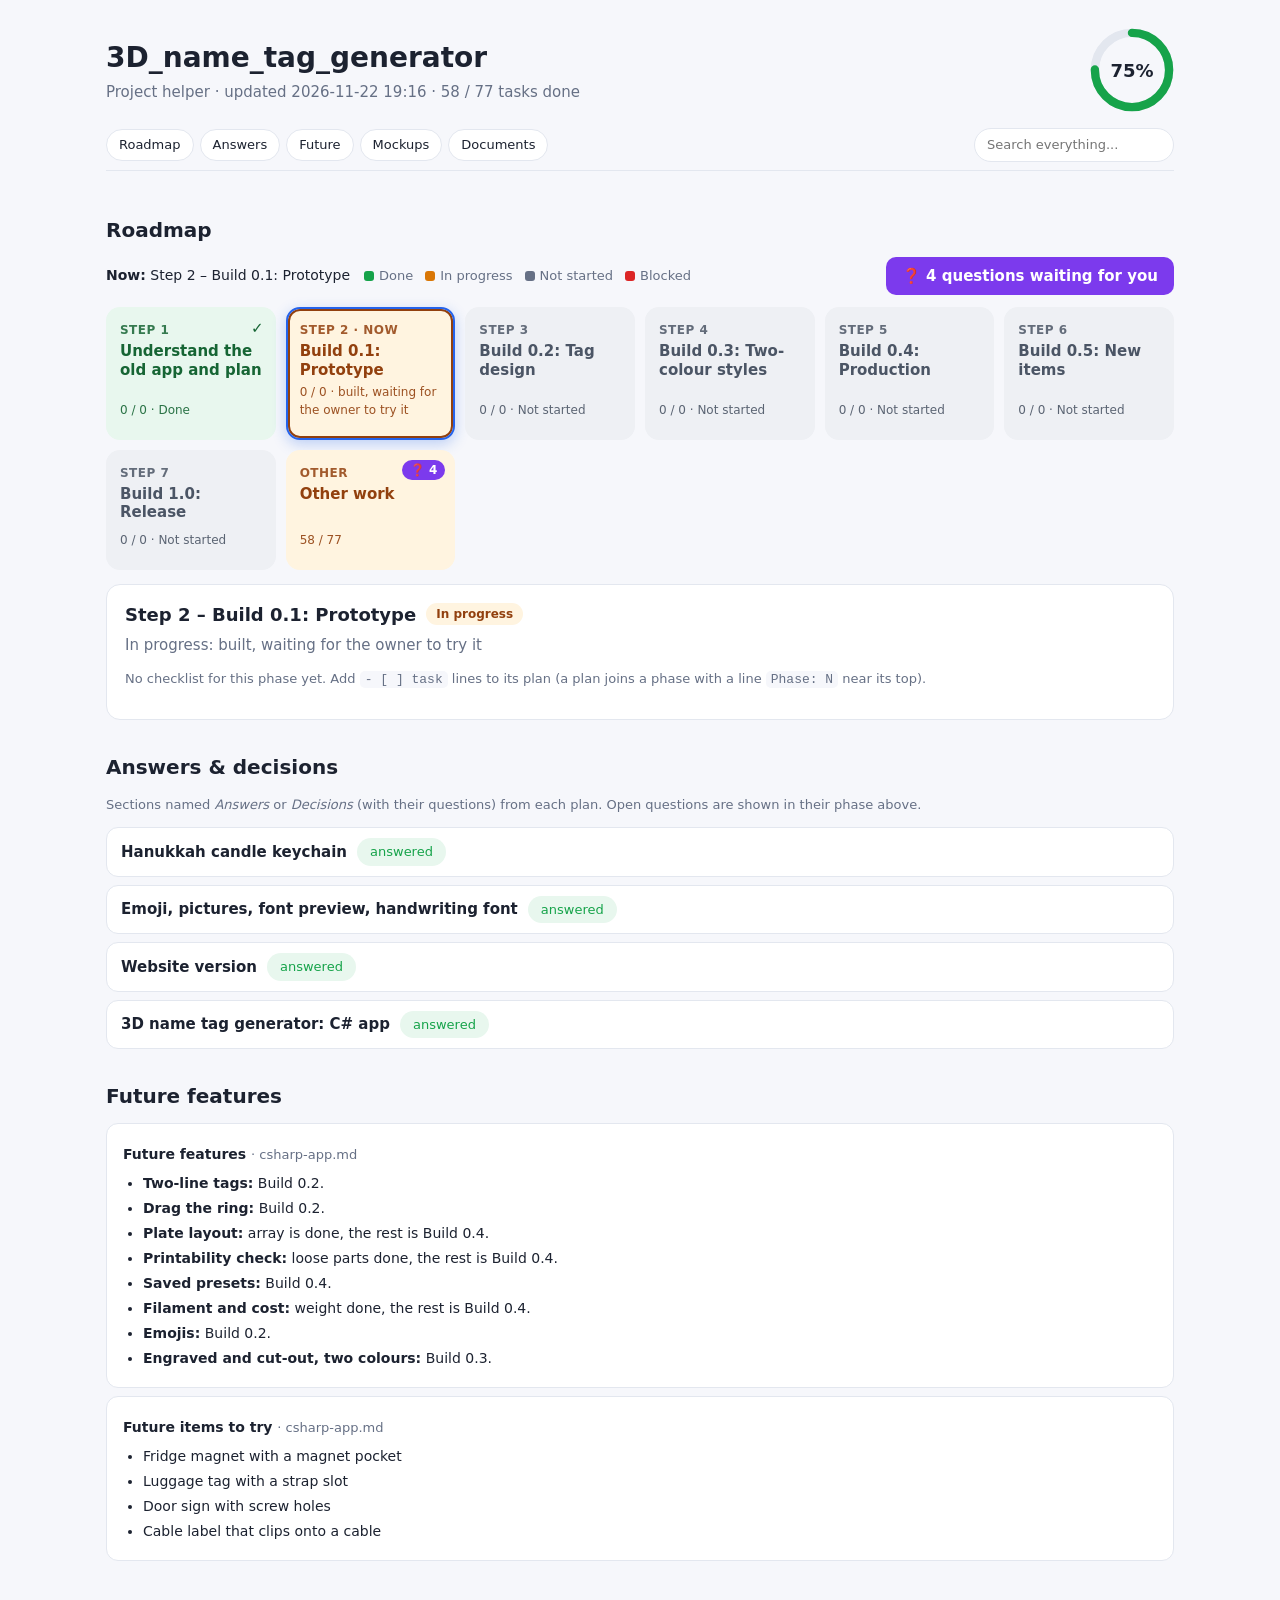
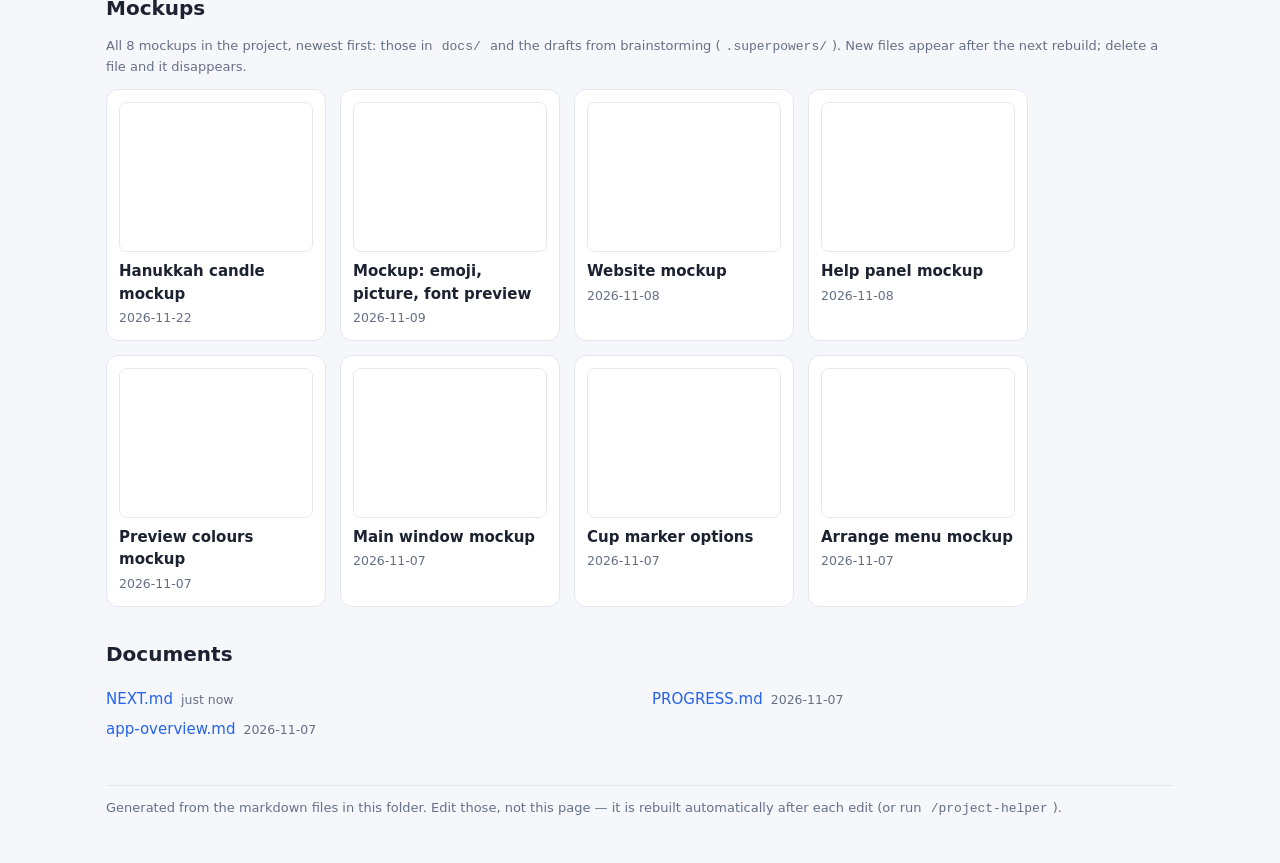
==== commit c5cc9a8f: "Add the Hanukkah candle keychain A new item: the name runs along an upright candle, first letter by " ====
--- a/docs/Project helper.html
+++ b/docs/Project helper.html
@@ -2,8 +2,8 @@
 <html lang="en"><head><meta charset="utf-8"><meta name="viewport" content="width=device-width,initial-scale=1">
 <title>3D_name_tag_generator - Project helper</title>
 <style>
-:root{--bg:#f6f7fb;--card:#fff;--ink:#1c2230;--mute:#667085;--line:#e3e7ef;--ok:#16a34a;--warn:#d97706;--ask:#7c3aed;--bad:#dc2626;--acc:#2563eb;--okbg:#e8f7ee;--warnbg:#fff4e0;--askbg:#f1ebff}
-@media(prefers-color-scheme:dark){:root{--bg:#0f1420;--card:#171e2e;--ink:#e6eaf3;--mute:#93a0b8;--line:#263049;--ok:#34d399;--warn:#fbbf24;--ask:#a78bfa;--bad:#f87171;--acc:#60a5fa;--okbg:#10291f;--warnbg:#2c2410;--askbg:#221a3d}}
+:root{--bg:#f6f7fb;--card:#fff;--ink:#1c2230;--mute:#667085;--line:#e3e7ef;--ok:#16a34a;--warn:#d97706;--ask:#7c3aed;--bad:#dc2626;--acc:#2563eb;--okbg:#e8f7ee;--warnbg:#fff4e0;--askbg:#f1ebff;--nobg:#eef0f4;--badbg:#fde8e8;--okink:#166534;--warnink:#92400e;--badink:#991b1b;--noink:#4b5565}
+@media(prefers-color-scheme:dark){:root{--bg:#0f1420;--card:#171e2e;--ink:#e6eaf3;--mute:#93a0b8;--line:#263049;--ok:#34d399;--warn:#fbbf24;--ask:#a78bfa;--bad:#f87171;--acc:#60a5fa;--okbg:#10291f;--warnbg:#2c2410;--askbg:#221a3d;--nobg:#1d2436;--badbg:#3a1717;--okink:#6ee7b7;--warnink:#fcd34d;--badink:#fca5a5;--noink:#b4bfd1}}
 *{box-sizing:border-box}[hidden]{display:none!important}body{margin:0;background:var(--bg);color:var(--ink);font:15px/1.5 "Segoe UI",system-ui,sans-serif}
 main{max-width:1100px;margin:0 auto;padding:0 16px 48px}a{color:var(--acc);text-decoration:none}a:hover{text-decoration:underline}
 header{display:flex;justify-content:space-between;align-items:center;gap:16px;padding:28px 0 8px}h1{margin:0;font-size:28px}.sub{margin:2px 0 0;color:var(--mute)}
@@ -18,25 +18,44 @@
 .chips{display:flex;gap:8px;flex-wrap:wrap;margin:12px 0}.chip{padding:3px 12px;border-radius:99px;border:1px solid var(--line);background:var(--card);font-size:13px}
 .chip.ok{background:var(--okbg);color:var(--ok);border-color:transparent}.chip.warn{background:var(--warnbg);color:var(--warn);border-color:transparent}.chip.ask{background:var(--askbg);color:var(--ask);border-color:transparent}
 .chgc{background:var(--warnbg);color:var(--warn);border-color:transparent}.chgc button{margin-left:8px;border:0;border-radius:99px;padding:2px 10px;background:var(--warn);color:#fff;cursor:pointer}
-.cards3{display:grid;grid-template-columns:repeat(auto-fit,minmax(280px,1fr));gap:14px}.card{background:var(--card);border:1px solid var(--line);border-radius:14px;padding:14px 16px}
-.card.ask{border-color:var(--ask)}.muted{color:var(--mute);font-size:13px}.tl{list-style:none;margin:0;padding:0}.tl li{padding:6px 0;border-top:1px solid var(--line)}.tl li:first-child{border:0}.tl small{display:block;color:var(--mute);font-size:12px}
-.phases{list-style:none;margin:8px 0;padding:0}.ph{display:flex;gap:12px;padding:10px 12px;margin:6px 0;background:var(--card);border:1px solid var(--line);border-left:4px solid var(--line);border-radius:10px}
-.ph p{margin:2px 0 0;color:var(--mute);font-size:13px}.ph.done{border-left-color:var(--ok)}.ph.doing{border-left-color:var(--warn)}.ph.blocked{border-left-color:var(--bad)}
-.plink{display:inline-block;margin-left:8px;padding:0 10px;border-radius:99px;background:var(--bg);border:1px solid var(--line);font-size:12px}
-.dot{flex:none;width:24px;height:24px;border-radius:50%;display:grid;place-items:center;font-size:13px;background:var(--line);color:var(--mute)}
-.ph.done .dot,.dot.done{background:var(--okbg);color:var(--ok)}.ph.doing .dot,.dot.doing{background:var(--warnbg);color:var(--warn)}.ph.blocked .dot{background:#fde8e8;color:var(--bad)}
 details{background:var(--card);border:1px solid var(--line);border-radius:12px;margin:8px 0;padding:0 14px}summary{cursor:pointer;padding:10px 0;list-style:none;display:flex;align-items:center;gap:10px;flex-wrap:wrap}
 summary::-webkit-details-marker{display:none}details.hasnew>summary::after{content:"\25CF changed";color:var(--warn);font-size:12px}.ptitle{flex:1;min-width:200px;font-weight:600}.pstat{color:var(--mute);font-size:13px}.when{color:var(--mute);font-size:12px;min-width:80px;text-align:right}
 .bar{width:120px;height:8px;background:var(--line);border-radius:99px;overflow:hidden}.bar i{display:block;height:100%;background:var(--acc)}.bar.done i{background:var(--ok)}.bar.doing i{background:var(--warn)}
+.muted{color:var(--mute);font-size:13px}
+.rtop{display:flex;gap:14px;align-items:center;flex-wrap:wrap;margin:0 0 12px}.nowl{font-size:14px}
+.legend{display:flex;gap:12px;flex-wrap:wrap;color:var(--mute);font-size:13px}.lg{display:inline-block;width:10px;height:10px;border-radius:3px;margin-inline-end:5px;vertical-align:-1px}
+.lg.done{background:var(--ok)}.lg.doing{background:var(--warn)}.lg.open{background:var(--mute)}.lg.blocked{background:var(--bad)}
+.askbtn{margin-inline-start:auto;padding:8px 16px;border:0;border-radius:10px;background:var(--ask);color:#fff;font:inherit;font-weight:600;cursor:pointer}
+.pbs{display:grid;grid-template-columns:repeat(auto-fill,minmax(150px,1fr));gap:10px}
+.pb{position:relative;display:flex;flex-direction:column;gap:3px;min-height:120px;padding:12px 12px 10px;text-align:start;border:2px solid transparent;border-radius:14px;font:inherit;cursor:pointer;transition:transform .12s,box-shadow .12s}
+.pb:hover{transform:translateY(-2px)}.pb:focus-visible{outline:3px solid var(--acc);outline-offset:2px}
+.pb .n{font-size:12px;font-weight:700;letter-spacing:.04em;text-transform:uppercase;opacity:.85}.pb .t{font-weight:700;font-size:15px;line-height:1.25}
+.pb .st{font-size:12px;margin-top:auto;opacity:.9}.pbar{display:block;height:6px;border-radius:3px;background:rgba(127,127,127,.22);overflow:hidden}.pbar i{display:block;height:100%}
+.pb.done{background:var(--okbg);color:var(--okink)}.pb.done .pbar i{background:var(--ok)}
+.pb.doing{background:var(--warnbg);color:var(--warnink)}.pb.doing .pbar i{background:var(--warn)}
+.pb.open{background:var(--nobg);color:var(--noink)}.panel,.qsec{scroll-margin-top:72px}.pb.open .pbar i{background:var(--mute)}
+.pb.blocked{background:var(--badbg);color:var(--badink)}.pb.blocked .pbar i{background:var(--bad)}
+.pb.now{box-shadow:inset 0 0 0 2px currentColor}.pb.sel{border-color:var(--acc);box-shadow:0 4px 14px rgba(37,99,235,.28)}.pb.now.sel{box-shadow:inset 0 0 0 2px currentColor,0 4px 14px rgba(37,99,235,.28)}
+.pb .qn{position:absolute;top:8px;inset-inline-end:8px;padding:1px 8px;border-radius:99px;background:var(--ask);color:#fff;font-size:12px;font-weight:700}
+.pb .tick{position:absolute;top:8px;inset-inline-end:10px;font-weight:700}
+.pb.hasnew::after{content:"";position:absolute;top:-5px;inset-inline-start:-5px;width:12px;height:12px;border-radius:50%;background:var(--warn);border:2px solid var(--bg)}
+.panel{margin-top:14px;background:var(--card);border:1px solid var(--line);border-radius:14px;padding:16px 18px}
+.ph-h{display:flex;gap:10px;align-items:center;flex-wrap:wrap}.ph-h h3{margin:0;font-size:18px}
+.pill{padding:2px 10px;border-radius:99px;font-size:12px;font-weight:700}.pill.done{background:var(--okbg);color:var(--okink)}.pill.doing{background:var(--warnbg);color:var(--warnink)}
+.pill.open{background:var(--nobg);color:var(--mute)}.pill.blocked{background:var(--badbg);color:var(--badink)}
+.plinks{margin-inline-start:auto;font-size:13px;color:var(--mute)}.plinks a{margin-inline-start:8px}
+.desc{color:var(--mute);margin:6px 0 12px}
+details.step{margin:8px 0;padding:0 12px;border-radius:10px}details.step>summary{padding:8px 0;font-weight:600;font-size:14px;flex-wrap:nowrap}
+.stt{flex:1;min-width:0}.cnt{color:var(--mute);font-weight:400;font-size:13px;white-space:nowrap}
+.sdot{flex:none;width:10px;height:10px;border-radius:50%;background:var(--mute)}.sdot.done{background:var(--ok)}.sdot.doing{background:var(--warn)}
+.task.nx{background:var(--warnbg);border-radius:6px;padding:3px 6px;margin:0 -6px}.task.nx::after{content:"next";margin-inline-start:auto;padding-inline-start:8px;font-size:11px;font-weight:700;color:var(--warnink);text-transform:uppercase;align-self:center}
 .tasks{list-style:none;margin:0 0 8px;padding:0}.task{display:flex;gap:8px;padding:3px 0;font-size:14px}.task .ic{flex:none;width:18px;text-align:center;color:var(--mute)}
 .task.done .ic{color:var(--ok)}.task.done a{color:var(--mute)}.task.doing .ic{color:var(--warn)}.task.blocked .ic{color:var(--bad)}.task a{color:var(--ink)}
-.filters{display:flex;gap:6px;margin-bottom:6px}.filters button{padding:4px 14px;border-radius:99px;border:1px solid var(--line);background:var(--card);color:var(--ink);cursor:pointer}.filters .on{background:var(--acc);color:#fff;border-color:var(--acc)}
-body[data-f=open] .task.done,body[data-f=done] .task.open,body[data-f=done] .task.doing,body[data-f=done] .task.blocked{display:none}
 .new{background:var(--askbg)!important;box-shadow:inset 3px 0 0 var(--ask)}.chg{background:var(--warnbg)!important;box-shadow:inset 3px 0 0 var(--warn)}
 .tg{font-style:normal;font-size:11px;font-weight:700;margin-left:8px;padding:0 7px;border-radius:99px;background:var(--ask);color:#fff;align-self:center}.chg .tg{background:var(--warn)}
 .qsec{background:var(--card);border:1px solid var(--ask);border-radius:14px;padding:14px 16px;margin:12px 0}.qsec.waiting{border-style:dashed}
 .qcard{padding:10px 0;border-top:1px solid var(--line)}.qh{display:flex;gap:10px;align-items:flex-start;margin-bottom:6px}.qh b{font-weight:600}
-.opts{display:grid;gap:6px;margin:6px 0}.opt{display:flex;gap:10px;text-align:left;padding:8px 12px;border-radius:10px;border:1px solid var(--line);background:var(--bg);color:var(--ink);font:inherit;font-size:14px;cursor:pointer}
+.opts{display:grid;gap:6px;margin:6px 0}.opt{display:flex;gap:10px;text-align:start;padding:8px 12px;border-radius:10px;border:1px solid var(--line);background:var(--bg);color:var(--ink);font:inherit;font-size:14px;cursor:pointer}
 .opt>b{flex:none;width:22px;height:22px;border-radius:50%;display:grid;place-items:center;background:var(--line);font-size:12px}.opt:hover{border-color:var(--ask)}
 .opt.on{border-color:var(--ask);background:var(--askbg)}.opt.on>b{background:var(--ask);color:#fff}
 .note{width:100%;margin-top:4px;padding:7px 12px;border-radius:10px;border:1px solid var(--line);background:var(--bg);color:var(--ink);font:inherit;font-size:14px}
@@ -50,30 +69,174 @@
 .thumb iframe{position:absolute;left:0;top:0;width:1200px;height:940px;border:0;transform:scale(.16);transform-origin:0 0;pointer-events:none;background:#fff}
 .docs{list-style:none;padding:0;columns:2;gap:24px}.docs li{padding:4px 0}.docs small{color:var(--mute);margin-left:8px}
 footer{margin-top:40px;color:var(--mute);font-size:13px;border-top:1px solid var(--line);padding-top:12px}
-@media(max-width:600px){.docs{columns:1}.bar{width:80px}.when{display:none}nav input{margin-left:0;width:100%}}
+@media(max-width:600px){.pbs{grid-template-columns:repeat(3,1fr);gap:8px}.pb{min-height:84px;padding:8px 8px 7px;border-radius:12px}.pb .t{font-size:13px}.pb .st{display:none}.pb .pbar{margin-top:auto}.pb .n{font-size:11px}.panel,.qsec{scroll-margin-top:130px}.plinks{margin-inline-start:0;width:100%}.askbtn{margin-inline-start:0}.docs{columns:1}.bar{width:80px}.when{display:none}nav input{margin-left:0;width:100%}}
 </style></head><body data-f="all"><main>
-<header><div><h1>3D_name_tag_generator</h1><p class="sub">Project helper &middot; updated 2026-11-09 20:22</p></div><div class="ring" title="51 of 70 checklist items done"><svg viewBox="0 0 36 36"><circle cx="18" cy="18" r="15.9" class="rb"/><circle cx="18" cy="18" r="15.9" class="rf" stroke-dasharray="72 28"/></svg><b>72%</b></div></header>
-<a class="banner" href="#open-questions"><b>?</b> 3 things waiting for your answer &mdash; open questions</a>
-<nav><a href="#now">Right now</a><a href="#open-questions">Open questions</a><a href="#phases">Phases</a><a href="#plans">Tasks</a><a href="#qa">Answers</a><a href="#future">Future</a><a href="#mockups">Mockups</a><a href="#docs">Documents</a><input id="q" type="search" placeholder="Search everything..." aria-label="Search"></nav>
-<div class="chips"><span class="chip ok">✓ 51 done</span><span class="chip warn">◐ 2 in progress</span><span class="chip">○ 17 open</span><span class="chip ask">? 3 waiting for you</span><span class="chip">💡 2 future lists</span><span class="chip">🖼 7 mockups</span><span id="chg" class="chip chgc" hidden><span id="chgn"></span> changed since your last visit <button id="seen">Mark as seen</button></span><span id="mc" class="chip" hidden></span></div>
-<section id="now"><h2>Right now</h2><div class="cards3"><div class="card"><h3>▶ Next up</h3><ul class='tl'><li dir="auto"><a href="vscode://file/D:/New%20Projects/Local_AI_projects/3D_name_tag_generator/docs/plans/emoji-picture-fonts.md:37" title="Open in VS Code"><code>code-reviewer</code>, fix high and medium findings, push to <code>main</code> after owner approval. Verify: live site check with <code>ui-check</code>. Review result: fixed a co</a><small>Emoji, pictures, font preview, handwriting font</small></li><li dir="auto"><a href="vscode://file/D:/New%20Projects/Local_AI_projects/3D_name_tag_generator/docs/plans/emoji-picture-fonts.md:40" title="Open in VS Code">Picture controls and font preview in the EXE, then build 0.2. Verify: tests, Bambu headless check, <code>ui-check</code> in the app&#x27;s own window.</a><small>Emoji, pictures, font preview, handwriting font</small></li></ul></div><div class="card"><h3>◐ In progress</h3><ul class='tl'><li dir="auto"><a href="vscode://file/D:/New%20Projects/Local_AI_projects/3D_name_tag_generator/docs/plans/csharp-app.md:126" title="Open in VS Code">Desk name plate with a built-in stand. Tests and Bambu check pass. Still to do: a real print, to see it stands up</a><small>3D name tag generator: C# app</small></li><li dir="auto"><a href="vscode://file/D:/New%20Projects/Local_AI_projects/3D_name_tag_generator/docs/plans/csharp-app.md:128" title="Open in VS Code">Wine glass marker that clips around the stem. Tests and Bambu check pass. Still to do: a real print on a real stem</a><small>3D name tag generator: C# app</small></li></ul></div><div class="card ask"><h3>? Waiting for you</h3><ul class='tl'><li dir="auto"><a href="#open-questions">Questions (waiting for answers)</a><small>Emoji, pictures, font preview, handwriting font</small></li><li dir="auto"><a href="#open-questions">Questions (waiting for answers)</a><small>Website version</small></li><li dir="auto"><a href="#open-questions">Questions (waiting for answers)</a><small>3D name tag generator: C# app</small></li></ul></div></div></section>
-<section id="open-questions"><h2>Open questions</h2>
-<p class="muted">Click an option (Ctrl+click to pick more than one) and/or type your own answer in the box under each question, then press <b>Copy answers for chat</b> and paste it into the chat. Your picks are kept in this browser until you do.</p>
-<div class="qsec waiting"><b dir="auto">Questions (waiting for answers)</b> <small class="muted">&middot; Emoji, pictures, font preview, handwriting font &middot; <a href="vscode://file/D:/New%20Projects/Local_AI_projects/3D_name_tag_generator/docs/plans/emoji-picture-fonts.md:8">open in VS Code</a></small></div>
-<div class="qsec waiting"><b dir="auto">Questions (waiting for answers)</b> <small class="muted">&middot; Website version &middot; <a href="vscode://file/D:/New%20Projects/Local_AI_projects/3D_name_tag_generator/docs/plans/website.md:7">open in VS Code</a></small></div>
-<div class="qsec waiting"><b dir="auto">Questions (waiting for answers)</b> <small class="muted">&middot; 3D name tag generator: C# app &middot; <a href="vscode://file/D:/New%20Projects/Local_AI_projects/3D_name_tag_generator/docs/plans/csharp-app.md:14">open in VS Code</a></small></div>
+<header><div><h1>3D_name_tag_generator</h1><p class="sub">Project helper &middot; updated 2026-11-22 19:16 &middot; 58 / 77 tasks done</p></div><div class="ring" title="58 of 77 checklist items done"><svg viewBox="0 0 36 36"><circle cx="18" cy="18" r="15.9" class="rb"/><circle cx="18" cy="18" r="15.9" class="rf" stroke-dasharray="75 25"/></svg><b>75%</b></div></header>
+<nav><a href="#roadmap">Roadmap</a><a href="#qa">Answers</a><a href="#future">Future</a><a href="#mockups">Mockups</a><a href="#docs">Documents</a><input id="q" type="search" placeholder="Search everything..." aria-label="Search"></nav>
+<div class="chips"><span id="chg" class="chip chgc" hidden><span id="chgn"></span> changed since your last visit <button id="seen">Mark as seen</button></span><span id="mc" class="chip" hidden></span></div>
+<section id="roadmap" data-now="phase-r1"><h2>Roadmap</h2>
+<div class="rtop"><span class="nowl"><b>Now:</b> <span dir="auto">Step 2 – Build 0.1: Prototype</span></span><span class="legend"><span><i class="lg done"></i>Done</span><span><i class="lg doing"></i>In progress</span><span><i class="lg open"></i>Not started</span><span><i class="lg blocked"></i>Blocked</span></span><button class="askbtn" data-go="open-questions">❓ 4 questions waiting for you</button></div>
+<div class="pbs">
+<button class="pb done" data-p="phase-r0" ><span class="tick">✓</span><span class="n">Step 1</span><span class="t" dir="auto">Understand the old app and plan</span><span class="st" dir="auto">0 / 0 &middot; Done</span><span class="pbar"><i style="width:100%"></i></span></button>
+<button class="pb doing now" data-p="phase-r1" ><span class="n">Step 2 &middot; now</span><span class="t" dir="auto">Build 0.1: Prototype</span><span class="st" dir="auto">0 / 0 &middot; built, waiting for the owner to try it</span><span class="pbar"><i style="width:0%"></i></span></button>
+<button class="pb open" data-p="phase-r2" ><span class="n">Step 3</span><span class="t" dir="auto">Build 0.2: Tag design</span><span class="st" dir="auto">0 / 0 &middot; Not started</span><span class="pbar"><i style="width:0%"></i></span></button>
+<button class="pb open" data-p="phase-r3" ><span class="n">Step 4</span><span class="t" dir="auto">Build 0.3: Two-colour styles</span><span class="st" dir="auto">0 / 0 &middot; Not started</span><span class="pbar"><i style="width:0%"></i></span></button>
+<button class="pb open" data-p="phase-r4" ><span class="n">Step 5</span><span class="t" dir="auto">Build 0.4: Production</span><span class="st" dir="auto">0 / 0 &middot; Not started</span><span class="pbar"><i style="width:0%"></i></span></button>
+<button class="pb open" data-p="phase-r5" ><span class="n">Step 6</span><span class="t" dir="auto">Build 0.5: New items</span><span class="st" dir="auto">0 / 0 &middot; Not started</span><span class="pbar"><i style="width:0%"></i></span></button>
+<button class="pb open" data-p="phase-r6" ><span class="n">Step 7</span><span class="t" dir="auto">Build 1.0: Release</span><span class="st" dir="auto">0 / 0 &middot; Not started</span><span class="pbar"><i style="width:0%"></i></span></button>
+<button class="pb doing" data-p="phase-other" ><span class="qn">❓ 4</span><span class="n">Other</span><span class="t" dir="auto">Other work</span><span class="st" dir="auto">58 / 77</span><span class="pbar"><i style="width:75%"></i></span></button>
+</div>
+<div class="panel" id="phase-r0" data-p="phase-r0" hidden><div class="ph-h"><h3 dir="auto" data-k="ph:r0" data-h="done0/0b01f4f95">Step 1 – Understand the old app and plan</h3><span class="pill done">Done</span></div><p class="desc" dir="auto">Done</p>
+<p class="muted">No checklist for this phase yet. Add <code>- [ ] task</code> lines to its plan (a plan joins a phase with a line <code>Phase: N</code> near its top).</p>
+</div>
+<div class="panel" id="phase-r1" data-p="phase-r1" hidden><div class="ph-h"><h3 dir="auto" data-k="ph:r1" data-h="doing0/05c0da6f5">Step 2 – Build 0.1: Prototype</h3><span class="pill doing">In progress</span></div><p class="desc" dir="auto">In progress: built, waiting for the owner to try it</p>
+<p class="muted">No checklist for this phase yet. Add <code>- [ ] task</code> lines to its plan (a plan joins a phase with a line <code>Phase: N</code> near its top).</p>
+</div>
+<div class="panel" id="phase-r2" data-p="phase-r2" hidden><div class="ph-h"><h3 dir="auto" data-k="ph:r2" data-h="open0/0b29665d3">Step 3 – Build 0.2: Tag design</h3><span class="pill open">Not started</span></div><p class="desc" dir="auto">Not started</p>
+<p class="muted">No checklist for this phase yet. Add <code>- [ ] task</code> lines to its plan (a plan joins a phase with a line <code>Phase: N</code> near its top).</p>
+</div>
+<div class="panel" id="phase-r3" data-p="phase-r3" hidden><div class="ph-h"><h3 dir="auto" data-k="ph:r3" data-h="open0/0b29665d3">Step 4 – Build 0.3: Two-colour styles</h3><span class="pill open">Not started</span></div><p class="desc" dir="auto">Not started</p>
+<p class="muted">No checklist for this phase yet. Add <code>- [ ] task</code> lines to its plan (a plan joins a phase with a line <code>Phase: N</code> near its top).</p>
+</div>
+<div class="panel" id="phase-r4" data-p="phase-r4" hidden><div class="ph-h"><h3 dir="auto" data-k="ph:r4" data-h="open0/0b29665d3">Step 5 – Build 0.4: Production</h3><span class="pill open">Not started</span></div><p class="desc" dir="auto">Not started</p>
+<p class="muted">No checklist for this phase yet. Add <code>- [ ] task</code> lines to its plan (a plan joins a phase with a line <code>Phase: N</code> near its top).</p>
+</div>
+<div class="panel" id="phase-r5" data-p="phase-r5" hidden><div class="ph-h"><h3 dir="auto" data-k="ph:r5" data-h="open0/0b29665d3">Step 6 – Build 0.5: New items</h3><span class="pill open">Not started</span></div><p class="desc" dir="auto">Not started</p>
+<p class="muted">No checklist for this phase yet. Add <code>- [ ] task</code> lines to its plan (a plan joins a phase with a line <code>Phase: N</code> near its top).</p>
+</div>
+<div class="panel" id="phase-r6" data-p="phase-r6" hidden><div class="ph-h"><h3 dir="auto" data-k="ph:r6" data-h="open0/0b29665d3">Step 7 – Build 1.0: Release</h3><span class="pill open">Not started</span></div><p class="desc" dir="auto">Not started</p>
+<p class="muted">No checklist for this phase yet. Add <code>- [ ] task</code> lines to its plan (a plan joins a phase with a line <code>Phase: N</code> near its top).</p>
+</div>
+<div class="panel" id="phase-other" data-p="phase-other" hidden><div class="ph-h"><h3 dir="auto" data-k="ph:other" data-h="doing58/772f352d8e">Other – Other work</h3><span class="pill doing">In progress</span><span class="plinks">Plan: <a href="vscode://file/D:/New%20Projects/Local_AI_projects/3D_name_tag_generator/docs/plans/csharp-app.md" title="Open in VS Code">csharp-app.md</a> <a href="vscode://file/D:/New%20Projects/Local_AI_projects/3D_name_tag_generator/docs/plans/emoji-picture-fonts.md" title="Open in VS Code">emoji-picture-fonts.md</a> <a href="vscode://file/D:/New%20Projects/Local_AI_projects/3D_name_tag_generator/docs/plans/hanukkah-candle.md" title="Open in VS Code">hanukkah-candle.md</a> <a href="vscode://file/D:/New%20Projects/Local_AI_projects/3D_name_tag_generator/docs/plans/website.md" title="Open in VS Code">website.md</a></span></div><p class="desc" dir="auto">Plans not tied to a phase. Put a line <code>Phase: N</code> near the top of a plan to move it to that phase.</p>
+<div class="qsec" id=open-questions data-sk="hanukkah-candle-questions-waiting-for-answers" data-title="Hanukkah candle keychain"><h4 dir="auto">❓ Waiting for you &ndash; Questions (waiting for answers) <small class="muted">&middot; hanukkah-candle.md</small></h4><p class="muted">Click an option (Ctrl+click for more than one) and/or type your own answer, then press <b>Copy answers for chat</b> and paste it into the chat.</p>
+<div class="qcard s" data-n="1" data-k="q:hanukkah-candle-questions-waiting-for-answers:1" data-h="open"><div class="qh"><span class=badge>1</span><b dir="auto">Keyring position?</b></div>
+<div class="opts"><button class="opt" data-v="A" dir="auto"><b>A</b><span>Round tab below the body, as written. The candle hangs flame down.</span></button><button class="opt" data-v="B" dir="auto"><b>B</b><span>Hole in the body just under the flame, as in your second picture. The candle hangs upright. <b>(recommended)</b></span></button></div>
+<input class="note" placeholder="Or write your own answer" title="Used with the options, or instead of them" dir="auto"></div>
+<div class="qbar"><button class="copy">Copy answers for chat</button><span class="hint"></span></div></div>
+<div class="qsec waiting"><b dir="auto">❓ Questions (waiting for answers)</b> <small class="muted">&middot; csharp-app.md &middot; <a href="vscode://file/D:/New%20Projects/Local_AI_projects/3D_name_tag_generator/docs/plans/csharp-app.md:14">open in VS Code</a></small></div>
+<div class="qsec waiting"><b dir="auto">❓ Questions (waiting for answers)</b> <small class="muted">&middot; emoji-picture-fonts.md &middot; <a href="vscode://file/D:/New%20Projects/Local_AI_projects/3D_name_tag_generator/docs/plans/emoji-picture-fonts.md:8">open in VS Code</a></small></div>
+<div class="qsec waiting"><b dir="auto">❓ Questions (waiting for answers)</b> <small class="muted">&middot; website.md &middot; <a href="vscode://file/D:/New%20Projects/Local_AI_projects/3D_name_tag_generator/docs/plans/website.md:7">open in VS Code</a></small></div>
+<details class="step"><summary><span class="sdot done"></span><span class="stt" dir="auto">Build 0.1: Prototype (done)</span><small class="muted">csharp-app.md</small><span class="cnt">13 / 13</span></summary><ul class="tasks">
+<li class="task s done" dir="auto" data-k="t:csharp-app:cec4bb4c" data-h="done"><span class="ic">✓</span><a href="vscode://file/D:/New%20Projects/Local_AI_projects/3D_name_tag_generator/docs/plans/csharp-app.md:82">.NET 10 WPF single-file publish. Verified: one EXE, 657 KB</a></li>
+<li class="task s done" dir="auto" data-k="t:csharp-app:a0179eaa" data-h="done"><span class="ic">✓</span><a href="vscode://file/D:/New%20Projects/Local_AI_projects/3D_name_tag_generator/docs/plans/csharp-app.md:83">Logo in the EXE and window. Verified in the title bar</a></li>
+<li class="task s done" dir="auto" data-k="t:csharp-app:bc9a8807" data-h="done"><span class="ic">✓</span><a href="vscode://file/D:/New%20Projects/Local_AI_projects/3D_name_tag_generator/docs/plans/csharp-app.md:84">Hebrew text to outlines, correct order. Verified by test: first letter on the right</a></li>
+<li class="task s done" dir="auto" data-k="t:csharp-app:7c9b0329" data-h="done"><span class="ic">✓</span><a href="vscode://file/D:/New%20Projects/Local_AI_projects/3D_name_tag_generator/docs/plans/csharp-app.md:85">Closed meshes. Verified: 216 tests, including every item with every bundled font, 6 names, solid and hollow</a></li>
+<li class="task s done" dir="auto" data-k="t:csharp-app:7ebc360a" data-h="done"><span class="ic">✓</span><a href="vscode://file/D:/New%20Projects/Local_AI_projects/3D_name_tag_generator/docs/plans/csharp-app.md:86">Keychain, pencil top, bookmark as one class each, listed automatically. Verified by tests and screenshots</a></li>
+<li class="task s done" dir="auto" data-k="t:csharp-app:aace6541" data-h="done"><span class="ic">✓</span><a href="vscode://file/D:/New%20Projects/Local_AI_projects/3D_name_tag_generator/docs/plans/csharp-app.md:87">Real 3D preview: rotate, zoom, pan, two colours. Verified by screenshots; mouse dragging not exercised by a person yet</a></li>
+<li class="task s done" dir="auto" data-k="t:csharp-app:b80562d7" data-h="done"><span class="ic">✓</span><a href="vscode://file/D:/New%20Projects/Local_AI_projects/3D_name_tag_generator/docs/plans/csharp-app.md:88">Array: columns, auto-fit, gaps, plate size, plate shown, warning when too big. Verified by tests and screenshots</a></li>
+<li class="task s done" dir="auto" data-k="t:csharp-app:8be11ab9" data-h="done"><span class="ic">✓</span><a href="vscode://file/D:/New%20Projects/Local_AI_projects/3D_name_tag_generator/docs/plans/csharp-app.md:89">Fonts from the PC, Hebrew first, 4 built in, Add font file. Listing and built-in fonts verified; Add font file not exercised yet</a></li>
+<li class="task s done" dir="auto" data-k="t:csharp-app:90bae85c" data-h="done"><span class="ic">✓</span><a href="vscode://file/D:/New%20Projects/Local_AI_projects/3D_name_tag_generator/docs/plans/csharp-app.md:90">Help menu with 8 topics and F1. Verified one topic opens from the menu</a></li>
+<li class="task s done" dir="auto" data-k="t:csharp-app:93b56e8b" data-h="done"><span class="ic">✓</span><a href="vscode://file/D:/New%20Projects/Local_AI_projects/3D_name_tag_generator/docs/plans/csharp-app.md:91">Save STL or 3MF, with the pop-up for several names. Pop-up verified; file writing verified by tests; the file dialogs not exercised by a person yet</a></li>
+<li class="task s done" dir="auto" data-k="t:csharp-app:f0be8e8a" data-h="done"><span class="ic">✓</span><a href="vscode://file/D:/New%20Projects/Local_AI_projects/3D_name_tag_generator/docs/plans/csharp-app.md:92">3MF with two parts on two filaments. Verified: Bambu Studio&#x27;s own loader reports 2 parts and zero mesh errors for all items and an array</a></li>
+<li class="task s done" dir="auto" data-k="t:csharp-app:8ec189e5" data-h="done"><span class="ic">✓</span><a href="vscode://file/D:/New%20Projects/Local_AI_projects/3D_name_tag_generator/docs/plans/csharp-app.md:93">Send to Bambu Studio button. Verified by the owner: it works</a></li>
+<li class="task s done" dir="auto" data-k="t:csharp-app:d04f8206" data-h="done"><span class="ic">✓</span><a href="vscode://file/D:/New%20Projects/Local_AI_projects/3D_name_tag_generator/docs/plans/csharp-app.md:94">Partial features: loose-part warning, solid PETG weight, remembers settings</a></li>
+</ul></details>
+<details class="step"><summary><span class="sdot done"></span><span class="stt" dir="auto">Build 0.1.1: Memory error and preview colours</span><small class="muted">csharp-app.md</small><span class="cnt">10 / 10</span></summary><ul class="tasks">
+<li class="task s done" dir="auto" data-k="t:csharp-app:4de995e3" data-h="done"><span class="ic">✓</span><a href="vscode://file/D:/New%20Projects/Local_AI_projects/3D_name_tag_generator/docs/plans/csharp-app.md:97">Try to reproduce the memory error. Not reproduced: 1,500 rebuilds and 3,000 rotations stayed flat at about 120 MB, with no handle growth</a></li>
+<li class="task s done" dir="auto" data-k="t:csharp-app:997b0d55" data-h="done"><span class="ic">✓</span><a href="vscode://file/D:/New%20Projects/Local_AI_projects/3D_name_tag_generator/docs/plans/csharp-app.md:98">Crash log with the full error and memory figures. Verified: 5 tests, and a real error wrote <code>crash.log</code></a></li>
+<li class="task s done" dir="auto" data-k="t:csharp-app:ec838999" data-h="done"><span class="ic">✓</span><a href="vscode://file/D:/New%20Projects/Local_AI_projects/3D_name_tag_generator/docs/plans/csharp-app.md:99">On a memory error, the preview switches to software drawing and the app keeps going. Verified with a thrown error: one pop-up, new model drawn. Whether it cures the real failure is unknown</a></li>
+<li class="task s done" dir="auto" data-k="t:csharp-app:1b0a6fd1" data-h="done"><span class="ic">✓</span><a href="vscode://file/D:/New%20Projects/Local_AI_projects/3D_name_tag_generator/docs/plans/csharp-app.md:100">Check the real app sitting idle. Verified over 9 minutes: 171 MB throughout, handles did not grow, no CPU use. A multi-hour idle run was not done</a></li>
+<li class="task s done" dir="auto" data-k="t:csharp-app:fda9c6af" data-h="done"><span class="ic">✓</span><a href="vscode://file/D:/New%20Projects/Local_AI_projects/3D_name_tag_generator/docs/plans/csharp-app.md:101">Colour choice for base and letters, preview only, remembered. Mockup approved: preview colours. Verified: palette, swap and Any colour dialog</a></li>
+<li class="task s done" dir="auto" data-k="t:csharp-app:cf5fc154" data-h="done"><span class="ic">✓</span><a href="vscode://file/D:/New%20Projects/Local_AI_projects/3D_name_tag_generator/docs/plans/csharp-app.md:102">Fill gaps between letters, on every item, with a setting. Verified: tests on the owner&#x27;s 3 names, picture compared</a></li>
+<li class="task s done" dir="auto" data-k="t:csharp-app:b364051b" data-h="done"><span class="ic">✓</span><a href="vscode://file/D:/New%20Projects/Local_AI_projects/3D_name_tag_generator/docs/plans/csharp-app.md:103">Bookmark clip joined solidly under every name, with slits starting at the same distance below it. Verified: tests and picture. Clip length now counts from under the name</a></li>
+<li class="task s done" dir="auto" data-k="t:csharp-app:7815ef07" data-h="done"><span class="ic">✓</span><a href="vscode://file/D:/New%20Projects/Local_AI_projects/3D_name_tag_generator/docs/plans/csharp-app.md:104">Refit the view when the item or the This name / All names view changes. Found by <code>ui-check</code>. Item switching ran, but the zoom fix was not seen after a manual zoom</a></li>
+<li class="task s done" dir="auto" data-k="t:csharp-app:276c6a61" data-h="done"><span class="ic">✓</span><a href="vscode://file/D:/New%20Projects/Local_AI_projects/3D_name_tag_generator/docs/plans/csharp-app.md:105">Mouse wheel over a closed list no longer changes it. Found by <code>ui-check</code>. Verified by a direct test; panel scrolling past the list not tried by a person</a></li>
+<li class="task s done" dir="auto" data-k="t:csharp-app:4e28de6" data-h="done"><span class="ic">✓</span><a href="vscode://file/D:/New%20Projects/Local_AI_projects/3D_name_tag_generator/docs/plans/csharp-app.md:106">Arrange button and pop-up menu in the bar above the preview. Mockup approved: arrange menu. Verified: 444 tests, and <code>ui-check</code> on the real window for shapes, Columns box, order</a></li>
+</ul></details>
+<details class="step" open><summary><span class="sdot open"></span><span class="stt" dir="auto">Build 0.2: Tag design</span><small class="muted">csharp-app.md</small><span class="cnt">0 / 4</span></summary><ul class="tasks">
+<li class="task s open nx" dir="auto" data-k="t:csharp-app:c541a478" data-h="open"><span class="ic">○</span><a href="vscode://file/D:/New%20Projects/Local_AI_projects/3D_name_tag_generator/docs/plans/csharp-app.md:109">Two-line tags on one base, like the photo. Verify: tests plus compare with the photo</a></li>
+<li class="task s open" dir="auto" data-k="t:csharp-app:32c2340" data-h="open"><span class="ic">○</span><a href="vscode://file/D:/New%20Projects/Local_AI_projects/3D_name_tag_generator/docs/plans/csharp-app.md:110">Drag the ring in the preview, including the small corner loop. Verify: position saved, tag stays one piece</a></li>
+<li class="task s open" dir="auto" data-k="t:csharp-app:752681ff" data-h="open"><span class="ic">○</span><a href="vscode://file/D:/New%20Projects/Local_AI_projects/3D_name_tag_generator/docs/plans/csharp-app.md:111">Emojis beside the name. Verify: several emojis give closed meshes</a></li>
+<li class="task s open" dir="auto" data-k="t:csharp-app:afca27ba" data-h="open"><span class="ic">○</span><a href="vscode://file/D:/New%20Projects/Local_AI_projects/3D_name_tag_generator/docs/plans/csharp-app.md:112">Custom connector text. Verify: test</a></li>
+</ul></details>
+<details class="step" open><summary><span class="sdot open"></span><span class="stt" dir="auto">Build 0.3: Two-colour styles</span><small class="muted">csharp-app.md</small><span class="cnt">0 / 3</span></summary><ul class="tasks">
+<li class="task s open" dir="auto" data-k="t:csharp-app:6466d7c7" data-h="open"><span class="ic">○</span><a href="vscode://file/D:/New%20Projects/Local_AI_projects/3D_name_tag_generator/docs/plans/csharp-app.md:115">Engraved inlay: letters set flush into the base, in the second colour. Verify: parts fit with no overlap, closed meshes</a></li>
+<li class="task s open" dir="auto" data-k="t:csharp-app:d33002fe" data-h="open"><span class="ic">○</span><a href="vscode://file/D:/New%20Projects/Local_AI_projects/3D_name_tag_generator/docs/plans/csharp-app.md:116">Cut-out: letters cut through the base with a second-colour backing. Verify: closed meshes, Bambu check</a></li>
+<li class="task s open" dir="auto" data-k="t:csharp-app:fbac8847" data-h="open"><span class="ic">○</span><a href="vscode://file/D:/New%20Projects/Local_AI_projects/3D_name_tag_generator/docs/plans/csharp-app.md:117">Style choice per item. Verify: each item with each style</a></li>
+</ul></details>
+<details class="step" open><summary><span class="sdot open"></span><span class="stt" dir="auto">Build 0.4: Production</span><small class="muted">csharp-app.md</small><span class="cnt">0 / 4</span></summary><ul class="tasks">
+<li class="task s open" dir="auto" data-k="t:csharp-app:5747a472" data-h="open"><span class="ic">○</span><a href="vscode://file/D:/New%20Projects/Local_AI_projects/3D_name_tag_generator/docs/plans/csharp-app.md:120">Plate layout: printer presets, spill onto more plates, each plate as a Bambu plate. Verify: long list splits correctly</a></li>
+<li class="task s open" dir="auto" data-k="t:csharp-app:5e619afe" data-h="open"><span class="ic">○</span><a href="vscode://file/D:/New%20Projects/Local_AI_projects/3D_name_tag_generator/docs/plans/csharp-app.md:121">Full printability check: thin walls and weak ring, shown on the model. Verify: test shapes trigger each warning</a></li>
+<li class="task s open" dir="auto" data-k="t:csharp-app:abcbdefc" data-h="open"><span class="ic">○</span><a href="vscode://file/D:/New%20Projects/Local_AI_projects/3D_name_tag_generator/docs/plans/csharp-app.md:122">Saved presets. Verify: save, load, survive restart</a></li>
+<li class="task s open" dir="auto" data-k="t:csharp-app:d722ec17" data-h="open"><span class="ic">○</span><a href="vscode://file/D:/New%20Projects/Local_AI_projects/3D_name_tag_generator/docs/plans/csharp-app.md:123">Filament settings and cost, PETG default, price per kg. Verify: compare with a Bambu slice</a></li>
+</ul></details>
+<details class="step" open><summary><span class="sdot doing"></span><span class="stt" dir="auto">Build 0.5: New items</span><small class="muted">csharp-app.md</small><span class="cnt">1 / 3</span></summary><ul class="tasks">
+<li class="task s doing" dir="auto" data-k="t:csharp-app:ca549ba8" data-h="doing"><span class="ic">◐</span><a href="vscode://file/D:/New%20Projects/Local_AI_projects/3D_name_tag_generator/docs/plans/csharp-app.md:126">Desk name plate with a built-in stand. Tests and Bambu check pass. Still to do: a real print, to see it stands up</a></li>
+<li class="task s done" dir="auto" data-k="t:csharp-app:58f3d260" data-h="done"><span class="ic">✓</span><a href="vscode://file/D:/New%20Projects/Local_AI_projects/3D_name_tag_generator/docs/plans/csharp-app.md:127">Cup marker: rebuilt as a saddle along the rim (owner chose A). Tests and Bambu check pass (2 parts, no mesh errors). Owner printed it on 2026-11-07: &quot;printed and looks great!&quot;</a></li>
+<li class="task s doing" dir="auto" data-k="t:csharp-app:229add7e" data-h="doing"><span class="ic">◐</span><a href="vscode://file/D:/New%20Projects/Local_AI_projects/3D_name_tag_generator/docs/plans/csharp-app.md:128">Wine glass marker that clips around the stem. Tests and Bambu check pass. Still to do: a real print on a real stem</a></li>
+</ul></details>
+<details class="step" open><summary><span class="sdot open"></span><span class="stt" dir="auto">Build 1.0: Release</span><small class="muted">csharp-app.md</small><span class="cnt">0 / 4</span></summary><ul class="tasks">
+<li class="task s open" dir="auto" data-k="t:csharp-app:e92a9628" data-h="open"><span class="ic">○</span><a href="vscode://file/D:/New%20Projects/Local_AI_projects/3D_name_tag_generator/docs/plans/csharp-app.md:131">Try it on a PC without .NET 10, and confirm the install prompt</a></li>
+<li class="task s open" dir="auto" data-k="t:csharp-app:aadb2f41" data-h="open"><span class="ic">○</span><a href="vscode://file/D:/New%20Projects/Local_AI_projects/3D_name_tag_generator/docs/plans/csharp-app.md:132">Licence files for fonts and libraries</a></li>
+<li class="task s open" dir="auto" data-k="t:csharp-app:9bad16ff" data-h="open"><span class="ic">○</span><a href="vscode://file/D:/New%20Projects/Local_AI_projects/3D_name_tag_generator/docs/plans/csharp-app.md:133"><code>code-reviewer</code> pass, <code>ui-check</code> at 100% text size and 150% DPI</a></li>
+<li class="task s open" dir="auto" data-k="t:csharp-app:599a2741" data-h="open"><span class="ic">○</span><a href="vscode://file/D:/New%20Projects/Local_AI_projects/3D_name_tag_generator/docs/plans/csharp-app.md:134">Version number and short user guide</a></li>
+</ul></details>
+<details class="step"><summary><span class="sdot done"></span><span class="stt" dir="auto">1. Handwriting font</span><small class="muted">emoji-picture-fonts.md</small><span class="cnt">1 / 1</span></summary><ul class="tasks">
+<li class="task s done" dir="auto" data-k="t:emoji-picture-fonts:1587f716" data-h="done"><span class="ic">✓</span><a href="vscode://file/D:/New%20Projects/Local_AI_projects/3D_name_tag_generator/docs/plans/emoji-picture-fonts.md:21">Add the font and its licence to assets/fonts and LICENSES.md, in a new Handwriting group. Verify: print check test, no part thinner than 0.8 mm at 12 mm (the rule used for all fonts); Hebrew samples build closed meshes. </a></li>
+</ul></details>
+<details class="step"><summary><span class="sdot done"></span><span class="stt" dir="auto">2. Emoji</span><small class="muted">emoji-picture-fonts.md</small><span class="cnt">2 / 2</span></summary><ul class="tasks">
+<li class="task s done" dir="auto" data-k="t:emoji-picture-fonts:1253a8c4" data-h="done"><span class="ic">✓</span><a href="vscode://file/D:/New%20Projects/Local_AI_projects/3D_name_tag_generator/docs/plans/emoji-picture-fonts.md:24">Bundle Noto Emoji (one colour, SIL OFL), made heavier so it prints. Test first: common emoji, emoji with a variation mark, joined emoji (family, skin tone), emoji mixed with Hebrew and English. Verify: closed meshes, cor</a></li>
+<li class="task s done" dir="auto" data-k="t:emoji-picture-fonts:30812f89" data-h="done"><span class="ic">✓</span><a href="vscode://file/D:/New%20Projects/Local_AI_projects/3D_name_tag_generator/docs/plans/emoji-picture-fonts.md:25">Emoji button and picker by the names box. Verify: <code>ui-check</code>, added at the cursor, Bambu headless check of a tag with emoji. Result: 24 emoji, each passes the print rule on all items; butterfly was dropped for thin wings</a></li>
+</ul></details>
+<details class="step"><summary><span class="sdot done"></span><span class="stt" dir="auto">3. Picture</span><small class="muted">emoji-picture-fonts.md</small><span class="cnt">4 / 4</span></summary><ul class="tasks">
+<li class="task s done" dir="auto" data-k="t:emoji-picture-fonts:4a5a70e1" data-h="done"><span class="ic">✓</span><a href="vscode://file/D:/New%20Projects/Local_AI_projects/3D_name_tag_generator/docs/plans/emoji-picture-fonts.md:28">SVG reader in the shared code: paths, basic shapes, transforms, filled areas. Test first with sample files. Verify: outline sizes match the file. Result: also reads strokes, class styles and white parts (they cut away wh</a></li>
+<li class="task s done" dir="auto" data-k="t:emoji-picture-fonts:8e4f9d54" data-h="done"><span class="ic">✓</span><a href="vscode://file/D:/New%20Projects/Local_AI_projects/3D_name_tag_generator/docs/plans/emoji-picture-fonts.md:29">Outline tracer in the shared code: black and white grid to smooth outlines, with parts too thin to print removed and reported. Test first. Verify: closed shapes, no part under 0.8 mm.</a></li>
+<li class="task s done" dir="auto" data-k="t:emoji-picture-fonts:bd2fdfa" data-h="done"><span class="ic">✓</span><a href="vscode://file/D:/New%20Projects/Local_AI_projects/3D_name_tag_generator/docs/plans/emoji-picture-fonts.md:30">Place the picture beside the name on every item. Verify: tests per item, stays attached, no loose parts, Bambu headless check. Result: tests pass on all 6 items, Hebrew and English. Bambu headless: 2 parts, no repairs.</a></li>
+<li class="task s done" dir="auto" data-k="t:emoji-picture-fonts:e5d7f652" data-h="done"><span class="ic">✓</span><a href="vscode://file/D:/New%20Projects/Local_AI_projects/3D_name_tag_generator/docs/plans/emoji-picture-fonts.md:31">Website: choose, change and remove a picture, read PNG and JPG in the browser, level slider, remembered between visits, damaged file gives a message and changes nothing. Verify: headless Chrome, <code>ui-check</code>, <code>rtl-check</code>. </a></li>
+</ul></details>
+<details class="step"><summary><span class="sdot done"></span><span class="stt" dir="auto">4. Font list preview</span><small class="muted">emoji-picture-fonts.md</small><span class="cnt">1 / 1</span></summary><ul class="tasks">
+<li class="task s done" dir="auto" data-k="t:emoji-picture-fonts:2be8fb4" data-h="done"><span class="ic">✓</span><a href="vscode://file/D:/New%20Projects/Local_AI_projects/3D_name_tag_generator/docs/plans/emoji-picture-fonts.md:34">Replace the plain list with one that shows the current name in each font, drawn from the print outlines, including uploaded fonts. Keyboard, Esc and phone must work. Verify: <code>ui-check</code>, <code>rtl-check</code>, typing 30 names stays</a></li>
+</ul></details>
+<details class="step"><summary><span class="sdot done"></span><span class="stt" dir="auto">5. Publish</span><small class="muted">emoji-picture-fonts.md</small><span class="cnt">1 / 1</span></summary><ul class="tasks">
+<li class="task s done" dir="auto" data-k="t:emoji-picture-fonts:9ca288e2" data-h="done"><span class="ic">✓</span><a href="vscode://file/D:/New%20Projects/Local_AI_projects/3D_name_tag_generator/docs/plans/emoji-picture-fonts.md:37"><code>code-reviewer</code>, fix high and medium findings, push to <code>main</code> after owner approval. Verify: live site check with <code>ui-check</code>. Live at 995397f; the scripted Chrome checks for fonts, emoji and pictures pass on the live addr</a></li>
+</ul></details>
+<details class="step" open><summary><span class="sdot open"></span><span class="stt" dir="auto">6. EXE (depends on question 4)</span><small class="muted">emoji-picture-fonts.md</small><span class="cnt">0 / 1</span></summary><ul class="tasks">
+<li class="task s open" dir="auto" data-k="t:emoji-picture-fonts:9a9facec" data-h="open"><span class="ic">○</span><a href="vscode://file/D:/New%20Projects/Local_AI_projects/3D_name_tag_generator/docs/plans/emoji-picture-fonts.md:40">Picture controls and font preview in the EXE, then build 0.2. Verify: tests, Bambu headless check, <code>ui-check</code> in the app&#x27;s own window.</a></li>
+</ul></details>
+<details class="step" open><summary><span class="sdot doing"></span><span class="stt" dir="auto">Steps</span><small class="muted">hanukkah-candle.md</small><span class="cnt">6 / 7</span></summary><ul class="tasks">
+<li class="task s done" dir="auto" data-k="t:hanukkah-candle:a7301d61" data-h="done"><span class="ic">✓</span><a href="vscode://file/D:/New%20Projects/Local_AI_projects/3D_name_tag_generator/docs/plans/hanukkah-candle.md:51">0. New branch <code>hanukkah-candle</code> from <code>main</code>.</a></li>
+<li class="task s done" dir="auto" data-k="t:hanukkah-candle:6a5e0239" data-h="done"><span class="ic">✓</span><a href="vscode://file/D:/New%20Projects/Local_AI_projects/3D_name_tag_generator/docs/plans/hanukkah-candle.md:52">1. Tests first (<code>tests/</code>): &quot;נוי&quot;, &quot;נויה&quot;, &quot;אלכסנדרה&quot;, &quot;Ben&quot;, a very long name. Check: body length 45 / ≈74 / 85 rule, letters 11.2 mm and shrink floor 7 mm, letters and inlay inside the base with at least 1 mm rim, base </a></li>
+<li class="task s done" dir="auto" data-k="t:hanukkah-candle:df5abd05" data-h="done"><span class="ic">✓</span><a href="vscode://file/D:/New%20Projects/Local_AI_projects/3D_name_tag_generator/docs/plans/hanukkah-candle.md:53">2. Build <code>CandleItem</code> until the tests pass. Result: all 35 pass.</a></li>
+<li class="task s done" dir="auto" data-k="t:hanukkah-candle:4c49c985" data-h="done"><span class="ic">✓</span><a href="vscode://file/D:/New%20Projects/Local_AI_projects/3D_name_tag_generator/docs/plans/hanukkah-candle.md:58">3. Hide unused common fields (optional <code>IItemType</code> list), website and EXE panels.</a></li>
+<li class="task s done" dir="auto" data-k="t:hanukkah-candle:9c454858" data-h="done"><span class="ic">✓</span><a href="vscode://file/D:/New%20Projects/Local_AI_projects/3D_name_tag_generator/docs/plans/hanukkah-candle.md:59">4. Website: run it, preview the 4 names, download STL and 3MF. Verify: private headless Chrome. Result: candle chip works, Font size / Outline / Fill gaps hidden, נוי/נויה/אלכסנדרה/Ben preview with the first letter by th</a></li>
+<li class="task s done" dir="auto" data-k="t:hanukkah-candle:eb38ed84" data-h="done"><span class="ic">✓</span><a href="vscode://file/D:/New%20Projects/Local_AI_projects/3D_name_tag_generator/docs/plans/hanukkah-candle.md:60">5. Bambu headless check of the 3MF: 2 parts, no repairs. Result: Base (filament 1) and Letters (filament 2), 0 edges fixed.</a></li>
+<li class="task s open" dir="auto" data-k="t:hanukkah-candle:3de69616" data-h="open"><span class="ic">○</span><a href="vscode://file/D:/New%20Projects/Local_AI_projects/3D_name_tag_generator/docs/plans/hanukkah-candle.md:61">6. <code>code-reviewer</code>, update help text and docs (<code>doc-sync</code>), then commit / push per answer 5.</a></li>
+</ul></details>
+<details class="step"><summary><span class="sdot done"></span><span class="stt" dir="auto">Phase 1: Get the repo ready to be public</span><small class="muted">website.md</small><span class="cnt">4 / 4</span></summary><ul class="tasks">
+<li class="task s done" dir="auto" data-k="t:website:c22af869" data-h="done"><span class="ic">✓</span><a href="vscode://file/D:/New%20Projects/Local_AI_projects/3D_name_tag_generator/docs/plans/website.md:40">Add the full licence texts for the 4 fonts (GPL v2, SIL OFL 1.1). Verify: files present, listed in LICENSES.md.</a></li>
+<li class="task s done" dir="auto" data-k="t:website:60e4157f" data-h="done"><span class="ic">✓</span><a href="vscode://file/D:/New%20Projects/Local_AI_projects/3D_name_tag_generator/docs/plans/website.md:41">README: what it is, website link, EXE download, .NET 10 and &quot;Run anyway&quot; notes. Verify: reads well on GitHub.</a></li>
+<li class="task s done" dir="auto" data-k="t:website:63293988" data-h="done"><span class="ic">✓</span><a href="vscode://file/D:/New%20Projects/Local_AI_projects/3D_name_tag_generator/docs/plans/website.md:42">Read every file and the commit history for anything private before switching to public; show the owner the list. Verify: owner OK.</a></li>
+<li class="task s done" dir="auto" data-k="t:website:551575eb" data-h="done"><span class="ic">✓</span><a href="vscode://file/D:/New%20Projects/Local_AI_projects/3D_name_tag_generator/docs/plans/website.md:43">Switch the repo to public. Verify: page opens signed out.</a></li>
+</ul></details>
+<details class="step"><summary><span class="sdot done"></span><span class="stt" dir="auto">Phase 1b: More fonts</span><small class="muted">website.md</small><span class="cnt">2 / 2</span></summary><ul class="tasks">
+<li class="task s done" dir="auto" data-k="t:website:7435f222" data-h="done"><span class="ic">✓</span><a href="vscode://file/D:/New%20Projects/Local_AI_projects/3D_name_tag_generator/docs/plans/website.md:46">Download the chosen fonts and their licences into assets/fonts; list each in LICENSES.md. Verify: every file has a licence entry.</a></li>
+<li class="task s done" dir="auto" data-k="t:website:e79522e4" data-h="done"><span class="ic">✓</span><a href="vscode://file/D:/New%20Projects/Local_AI_projects/3D_name_tag_generator/docs/plans/website.md:47">Print check for each font: Hebrew and English sample names build closed meshes with no part thinner than 0.8 mm at 12 mm size; drop the ones that fail. Verify: test per font. Result: Frank Ruhl Libre dropped (16-20% thin</a></li>
+</ul></details>
+<details class="step"><summary><span class="sdot done"></span><span class="stt" dir="auto">Phase 2: Split out the shared code</span><small class="muted">website.md</small><span class="cnt">4 / 4</span></summary><ul class="tasks">
+<li class="task s done" dir="auto" data-k="t:website:f6de052b" data-h="done"><span class="ic">✓</span><a href="vscode://file/D:/New%20Projects/Local_AI_projects/3D_name_tag_generator/docs/plans/website.md:50">New project NameTagGenerator.Core (no WPF): Geometry, Items, file writers. Verify: builds; the EXE still builds. Result: Debug and Release both build with 0 warnings.</a></li>
+<li class="task s done" dir="auto" data-k="t:website:6268f497" data-h="done"><span class="ic">✓</span><a href="vscode://file/D:/New%20Projects/Local_AI_projects/3D_name_tag_generator/docs/plans/website.md:51">Letters to outlines with a font reader that works in a browser (SixLabors.Fonts), replacing the Windows text drawing. Test first: Hebrew and English names, right-to-left order, bold, connector. Verify: outline sizes matc</a></li>
+<li class="task s done" dir="auto" data-k="t:website:b7c839a4" data-h="done"><span class="ic">✓</span><a href="vscode://file/D:/New%20Projects/Local_AI_projects/3D_name_tag_generator/docs/plans/website.md:52">Move the tests to the shared code. Verify: all tests pass. Result: 1309 in NameTagGenerator.Core.Tests (plain .NET, no WPF) and 37 Windows-only in NameTagGenerator.Tests. The sweep&#x27;s Arial cases were dropped because the </a></li>
+<li class="task s done" dir="auto" data-k="t:website:b070ad4b" data-h="done"><span class="ic">✓</span><a href="vscode://file/D:/New%20Projects/Local_AI_projects/3D_name_tag_generator/docs/plans/website.md:53">EXE uses the shared code. Verify: same 3MF volumes as v0.1.3 for each item; Bambu headless check clean. Result: volumes within 1% of the old Windows outlines, for 4 sample font and name pairs per item; Bambu headless: al</a></li>
+</ul></details>
+<details class="step"><summary><span class="sdot done"></span><span class="stt" dir="auto">Phase 3: The website</span><small class="muted">website.md</small><span class="cnt">6 / 6</span></summary><ul class="tasks">
+<li class="task s done" dir="auto" data-k="t:website:3232e1bc" data-h="done"><span class="ic">✓</span><a href="vscode://file/D:/New%20Projects/Local_AI_projects/3D_name_tag_generator/docs/plans/website.md:58">Blazor WebAssembly project, page laid out like the mockup, from the same design tokens. Verify: runs locally. Result: Release (trimmed) build served locally and driven in headless Chrome: all 6 items build, Alphabetical </a></li>
+<li class="task s done" dir="auto" data-k="t:website:db93aad0" data-h="done"><span class="ic">✓</span><a href="vscode://file/D:/New%20Projects/Local_AI_projects/3D_name_tag_generator/docs/plans/website.md:59">3D preview with three.js, name side up, same colours. Verify: screenshot check. Result: checked in headless Chrome with software 3D: Hebrew reads correctly, clicking a name line switches the preview, colours redraw, drag</a></li>
+<li class="task s done" dir="auto" data-k="t:website:6b7cbad3" data-h="done"><span class="ic">✓</span><a href="vscode://file/D:/New%20Projects/Local_AI_projects/3D_name_tag_generator/docs/plans/website.md:60">Download 3MF and STL from the browser. Verify: downloaded 3MF passes the Bambu headless check. Result: all 6 items downloaded from the browser; Bambu headless: 2 parts each, no mesh repairs. Downloads hold every name, pl</a></li>
+<li class="task s done" dir="auto" data-k="t:website:fac5d5b9" data-h="done"><span class="ic">✓</span><a href="vscode://file/D:/New%20Projects/Local_AI_projects/3D_name_tag_generator/docs/plans/website.md:61">Remember settings in the browser; Hebrew right-to-left everywhere. Verify: <code>rtl-check</code>, reload keeps settings. Result: Release build in headless Chrome: names, item, font, size, Arrange and colours all survive a reload; </a></li>
+<li class="task s done" dir="auto" data-k="t:website:2ea7006d" data-h="done"><span class="ic">✓</span><a href="vscode://file/D:/New%20Projects/Local_AI_projects/3D_name_tag_generator/docs/plans/website.md:62">Upload your own font file; a damaged file shows a message and changes nothing. Verify: uploaded font draws a name, is still there after reload. Result: in headless Chrome the list entry opens the file picker; a bad file </a></li>
+<li class="task s done" dir="auto" data-k="t:website:85466c1c" data-h="done"><span class="ic">✓</span><a href="vscode://file/D:/New%20Projects/Local_AI_projects/3D_name_tag_generator/docs/plans/website.md:63">Short help panel: how to open the file in Bambu Studio, and library credits (Clipper2, LibTessDotNet, SixLabors.Fonts, three.js). Verify: read through. Result: built as the approved mockup. In headless Chrome: opens and </a></li>
+</ul></details>
+<details class="step"><summary><span class="sdot done"></span><span class="stt" dir="auto">Phase 4: Publish</span><small class="muted">website.md</small><span class="cnt">3 / 3</span></summary><ul class="tasks">
+<li class="task s done" dir="auto" data-k="t:website:1bf8db0e" data-h="done"><span class="ic">✓</span><a href="vscode://file/D:/New%20Projects/Local_AI_projects/3D_name_tag_generator/docs/plans/website.md:66">GitHub Actions: build and publish to GitHub Pages on every push to main. Verify: site live at https://eladgl-dot.github.io/3d-name-tag-generator/ Result: first run (766693c) built and deployed; the site is live. Workflow</a></li>
+<li class="task s done" dir="auto" data-k="t:website:c20bab90" data-h="done"><span class="ic">✓</span><a href="vscode://file/D:/New%20Projects/Local_AI_projects/3D_name_tag_generator/docs/plans/website.md:67">Check in Chrome, Edge and on a phone width. Verify: <code>ui-check</code>. Result: live site in headless Chrome and Edge, desktop and phone width, light and dark: no failed requests, no site console errors, no sideways scroll, Hebr</a></li>
+<li class="task s done" dir="auto" data-k="t:website:6703b452" data-h="done"><span class="ic">✓</span><a href="vscode://file/D:/New%20Projects/Local_AI_projects/3D_name_tag_generator/docs/plans/website.md:68"><code>code-reviewer</code> before calling it done. Verify: high/med findings fixed. Result: no high findings. Fixed, each reproduced first in headless Chrome: a download right after typing used the old names; one unreadable stored </a></li>
+</ul></details>
+</div>
 </section>
-<section id="phases"><h2>Phases</h2>
-<p class="muted">1 of 7 phases done. Source: the Status table in PROGRESS.md. A <b>tasks ↗</b> chip jumps to that phase's plan.</p>
-<ul class='phases'><li class="ph s doing" data-k="ph:5efd4dc" data-h="doing5c0da6f5"><span class="dot">◐</span><div><b dir="auto">Build 0.1: Prototype</b><p dir="auto">In progress: built, waiting for the owner to try it</p></div></li><li class="ph s open" data-k="ph:ab40e200" data-h="openb29665d3"><span class="dot">○</span><div><b dir="auto">Build 0.2: Tag design</b><p dir="auto">Not started</p></div></li><li class="ph s open" data-k="ph:6a88f170" data-h="openb29665d3"><span class="dot">○</span><div><b dir="auto">Build 0.3: Two-colour styles</b><p dir="auto">Not started</p></div></li><li class="ph s open" data-k="ph:e6663fe3" data-h="openb29665d3"><span class="dot">○</span><div><b dir="auto">Build 0.4: Production</b><p dir="auto">Not started</p></div></li><li class="ph s open" data-k="ph:467fa0c3" data-h="openb29665d3"><span class="dot">○</span><div><b dir="auto">Build 0.5: New items</b><p dir="auto">Not started</p></div></li><li class="ph s open" data-k="ph:30cc43af" data-h="openb29665d3"><span class="dot">○</span><div><b dir="auto">Build 1.0: Release</b><p dir="auto">Not started</p></div></li></ul>
-<details><summary>Completed phases (1)</summary><ul class='phases'><li class="ph s done" data-k="ph:4a093bb6" data-h="doneb01f4f95"><span class="dot">✓</span><div><b dir="auto">Understand the old app and plan</b><p dir="auto">Done</p></div></li></ul></details>
-</section>
-<section id="plans"><h2>Plans &amp; tasks</h2><div class="filters"><button data-f="all" class="on">All</button><button data-f="open">Open</button><button data-f="done">Done</button></div>
-<details id="plan-emoji-picture-fonts" class="plan doing" open data-k="plan:emoji-picture-fonts" data-h="8/10"><summary><span class="dot doing">◐</span><span class="ptitle s" dir="auto">Emoji, pictures, font preview, handwriting font</span><span class="pstat">8/10</span><div class="bar doing"><i style="width:80%"></i></div><span class="when">just now</span></summary><p class="muted"><a href="vscode://file/D:/New%20Projects/Local_AI_projects/3D_name_tag_generator/docs/plans/emoji-picture-fonts.md">emoji-picture-fonts.md</a></p><h4 dir="auto">1. Handwriting font <small>1/1</small></h4><ul class="tasks"><li class="task s done" dir="auto" data-k="t:emoji-picture-fonts:1587f716" data-h="done"><span class="ic">✓</span><a href="vscode://file/D:/New%20Projects/Local_AI_projects/3D_name_tag_generator/docs/plans/emoji-picture-fonts.md:21">Add the font and its licence to assets/fonts and LICENSES.md, in a new Handwriting group. Verify: print check test, no part thinner than 0.8 mm at 12 mm (the rule used for all fonts); Hebrew samples build closed meshes. </a></li></ul><h4 dir="auto">2. Emoji <small>2/2</small></h4><ul class="tasks"><li class="task s done" dir="auto" data-k="t:emoji-picture-fonts:1253a8c4" data-h="done"><span class="ic">✓</span><a href="vscode://file/D:/New%20Projects/Local_AI_projects/3D_name_tag_generator/docs/plans/emoji-picture-fonts.md:24">Bundle Noto Emoji (one colour, SIL OFL), made heavier so it prints. Test first: common emoji, emoji with a variation mark, joined emoji (family, skin tone), emoji mixed with Hebrew and English. Verify: closed meshes, cor</a></li><li class="task s done" dir="auto" data-k="t:emoji-picture-fonts:30812f89" data-h="done"><span class="ic">✓</span><a href="vscode://file/D:/New%20Projects/Local_AI_projects/3D_name_tag_generator/docs/plans/emoji-picture-fonts.md:25">Emoji button and picker by the names box. Verify: <code>ui-check</code>, added at the cursor, Bambu headless check of a tag with emoji. Result: 24 emoji, each passes the print rule on all items; butterfly was dropped for thin wings</a></li></ul><h4 dir="auto">3. Picture <small>4/4</small></h4><ul class="tasks"><li class="task s done" dir="auto" data-k="t:emoji-picture-fonts:4a5a70e1" data-h="done"><span class="ic">✓</span><a href="vscode://file/D:/New%20Projects/Local_AI_projects/3D_name_tag_generator/docs/plans/emoji-picture-fonts.md:28">SVG reader in the shared code: paths, basic shapes, transforms, filled areas. Test first with sample files. Verify: outline sizes match the file. Result: also reads strokes, class styles and white parts (they cut away wh</a></li><li class="task s done" dir="auto" data-k="t:emoji-picture-fonts:8e4f9d54" data-h="done"><span class="ic">✓</span><a href="vscode://file/D:/New%20Projects/Local_AI_projects/3D_name_tag_generator/docs/plans/emoji-picture-fonts.md:29">Outline tracer in the shared code: black and white grid to smooth outlines, with parts too thin to print removed and reported. Test first. Verify: closed shapes, no part under 0.8 mm.</a></li><li class="task s done" dir="auto" data-k="t:emoji-picture-fonts:bd2fdfa" data-h="done"><span class="ic">✓</span><a href="vscode://file/D:/New%20Projects/Local_AI_projects/3D_name_tag_generator/docs/plans/emoji-picture-fonts.md:30">Place the picture beside the name on every item. Verify: tests per item, stays attached, no loose parts, Bambu headless check. Result: tests pass on all 6 items, Hebrew and English. Bambu headless: 2 parts, no repairs.</a></li><li class="task s done" dir="auto" data-k="t:emoji-picture-fonts:e5d7f652" data-h="done"><span class="ic">✓</span><a href="vscode://file/D:/New%20Projects/Local_AI_projects/3D_name_tag_generator/docs/plans/emoji-picture-fonts.md:31">Website: choose, change and remove a picture, read PNG and JPG in the browser, level slider, remembered between visits, damaged file gives a message and changes nothing. Verify: headless Chrome, <code>ui-check</code>, <code>rtl-check</code>. </a></li></ul><h4 dir="auto">4. Font list preview <small>1/1</small></h4><ul class="tasks"><li class="task s done" dir="auto" data-k="t:emoji-picture-fonts:2be8fb4" data-h="done"><span class="ic">✓</span><a href="vscode://file/D:/New%20Projects/Local_AI_projects/3D_name_tag_generator/docs/plans/emoji-picture-fonts.md:34">Replace the plain list with one that shows the current name in each font, drawn from the print outlines, including uploaded fonts. Keyboard, Esc and phone must work. Verify: <code>ui-check</code>, <code>rtl-check</code>, typing 30 names stays</a></li></ul><h4 dir="auto">5. Publish <small>0/1</small></h4><ul class="tasks"><li class="task s open" dir="auto" data-k="t:emoji-picture-fonts:9ca288e2" data-h="open"><span class="ic">○</span><a href="vscode://file/D:/New%20Projects/Local_AI_projects/3D_name_tag_generator/docs/plans/emoji-picture-fonts.md:37"><code>code-reviewer</code>, fix high and medium findings, push to <code>main</code> after owner approval. Verify: live site check with <code>ui-check</code>. Review result: fixed a confirmed hang on hostile SVG files (limits on points, shapes, nesting, </a></li></ul><h4 dir="auto">6. EXE (depends on question 4) <small>0/1</small></h4><ul class="tasks"><li class="task s open" dir="auto" data-k="t:emoji-picture-fonts:9a9facec" data-h="open"><span class="ic">○</span><a href="vscode://file/D:/New%20Projects/Local_AI_projects/3D_name_tag_generator/docs/plans/emoji-picture-fonts.md:40">Picture controls and font preview in the EXE, then build 0.2. Verify: tests, Bambu headless check, <code>ui-check</code> in the app&#x27;s own window.</a></li></ul></details>
-<details id="plan-website" class="plan done" data-k="plan:website" data-h="19/19"><summary><span class="dot done">✓</span><span class="ptitle s" dir="auto">Website version</span><span class="pstat">19/19</span><div class="bar done"><i style="width:100%"></i></div><span class="when">9 h ago</span></summary><p class="muted"><a href="vscode://file/D:/New%20Projects/Local_AI_projects/3D_name_tag_generator/docs/plans/website.md">website.md</a></p><h4 dir="auto">Phase 1: Get the repo ready to be public <small>4/4</small></h4><ul class="tasks"><li class="task s done" dir="auto" data-k="t:website:c22af869" data-h="done"><span class="ic">✓</span><a href="vscode://file/D:/New%20Projects/Local_AI_projects/3D_name_tag_generator/docs/plans/website.md:40">Add the full licence texts for the 4 fonts (GPL v2, SIL OFL 1.1). Verify: files present, listed in LICENSES.md.</a></li><li class="task s done" dir="auto" data-k="t:website:60e4157f" data-h="done"><span class="ic">✓</span><a href="vscode://file/D:/New%20Projects/Local_AI_projects/3D_name_tag_generator/docs/plans/website.md:41">README: what it is, website link, EXE download, .NET 10 and &quot;Run anyway&quot; notes. Verify: reads well on GitHub.</a></li><li class="task s done" dir="auto" data-k="t:website:63293988" data-h="done"><span class="ic">✓</span><a href="vscode://file/D:/New%20Projects/Local_AI_projects/3D_name_tag_generator/docs/plans/website.md:42">Read every file and the commit history for anything private before switching to public; show the owner the list. Verify: owner OK.</a></li><li class="task s done" dir="auto" data-k="t:website:551575eb" data-h="done"><span class="ic">✓</span><a href="vscode://file/D:/New%20Projects/Local_AI_projects/3D_name_tag_generator/docs/plans/website.md:43">Switch the repo to public. Verify: page opens signed out.</a></li></ul><h4 dir="auto">Phase 1b: More fonts <small>2/2</small></h4><ul class="tasks"><li class="task s done" dir="auto" data-k="t:website:7435f222" data-h="done"><span class="ic">✓</span><a href="vscode://file/D:/New%20Projects/Local_AI_projects/3D_name_tag_generator/docs/plans/website.md:46">Download the chosen fonts and their licences into assets/fonts; list each in LICENSES.md. Verify: every file has a licence entry.</a></li><li class="task s done" dir="auto" data-k="t:website:e79522e4" data-h="done"><span class="ic">✓</span><a href="vscode://file/D:/New%20Projects/Local_AI_projects/3D_name_tag_generator/docs/plans/website.md:47">Print check for each font: Hebrew and English sample names build closed meshes with no part thinner than 0.8 mm at 12 mm size; drop the ones that fail. Verify: test per font. Result: Frank Ruhl Libre dropped (16-20% thin</a></li></ul><h4 dir="auto">Phase 2: Split out the shared code <small>4/4</small></h4><ul class="tasks"><li class="task s done" dir="auto" data-k="t:website:f6de052b" data-h="done"><span class="ic">✓</span><a href="vscode://file/D:/New%20Projects/Local_AI_projects/3D_name_tag_generator/docs/plans/website.md:50">New project NameTagGenerator.Core (no WPF): Geometry, Items, file writers. Verify: builds; the EXE still builds. Result: Debug and Release both build with 0 warnings.</a></li><li class="task s done" dir="auto" data-k="t:website:6268f497" data-h="done"><span class="ic">✓</span><a href="vscode://file/D:/New%20Projects/Local_AI_projects/3D_name_tag_generator/docs/plans/website.md:51">Letters to outlines with a font reader that works in a browser (SixLabors.Fonts), replacing the Windows text drawing. Test first: Hebrew and English names, right-to-left order, bold, connector. Verify: outline sizes matc</a></li><li class="task s done" dir="auto" data-k="t:website:b7c839a4" data-h="done"><span class="ic">✓</span><a href="vscode://file/D:/New%20Projects/Local_AI_projects/3D_name_tag_generator/docs/plans/website.md:52">Move the tests to the shared code. Verify: all tests pass. Result: 1309 in NameTagGenerator.Core.Tests (plain .NET, no WPF) and 37 Windows-only in NameTagGenerator.Tests. The sweep&#x27;s Arial cases were dropped because the </a></li><li class="task s done" dir="auto" data-k="t:website:b070ad4b" data-h="done"><span class="ic">✓</span><a href="vscode://file/D:/New%20Projects/Local_AI_projects/3D_name_tag_generator/docs/plans/website.md:53">EXE uses the shared code. Verify: same 3MF volumes as v0.1.3 for each item; Bambu headless check clean. Result: volumes within 1% of the old Windows outlines, for 4 sample font and name pairs per item; Bambu headless: al</a></li></ul><h4 dir="auto">Phase 3: The website <small>6/6</small></h4><ul class="tasks"><li class="task s done" dir="auto" data-k="t:website:3232e1bc" data-h="done"><span class="ic">✓</span><a href="vscode://file/D:/New%20Projects/Local_AI_projects/3D_name_tag_generator/docs/plans/website.md:58">Blazor WebAssembly project, page laid out like the mockup, from the same design tokens. Verify: runs locally. Result: Release (trimmed) build served locally and driven in headless Chrome: all 6 items build, Alphabetical </a></li><li class="task s done" dir="auto" data-k="t:website:db93aad0" data-h="done"><span class="ic">✓</span><a href="vscode://file/D:/New%20Projects/Local_AI_projects/3D_name_tag_generator/docs/plans/website.md:59">3D preview with three.js, name side up, same colours. Verify: screenshot check. Result: checked in headless Chrome with software 3D: Hebrew reads correctly, clicking a name line switches the preview, colours redraw, drag</a></li><li class="task s done" dir="auto" data-k="t:website:6b7cbad3" data-h="done"><span class="ic">✓</span><a href="vscode://file/D:/New%20Projects/Local_AI_projects/3D_name_tag_generator/docs/plans/website.md:60">Download 3MF and STL from the browser. Verify: downloaded 3MF passes the Bambu headless check. Result: all 6 items downloaded from the browser; Bambu headless: 2 parts each, no mesh repairs. Downloads hold every name, pl</a></li><li class="task s done" dir="auto" data-k="t:website:fac5d5b9" data-h="done"><span class="ic">✓</span><a href="vscode://file/D:/New%20Projects/Local_AI_projects/3D_name_tag_generator/docs/plans/website.md:61">Remember settings in the browser; Hebrew right-to-left everywhere. Verify: <code>rtl-check</code>, reload keeps settings. Result: Release build in headless Chrome: names, item, font, size, Arrange and colours all survive a reload; </a></li><li class="task s done" dir="auto" data-k="t:website:2ea7006d" data-h="done"><span class="ic">✓</span><a href="vscode://file/D:/New%20Projects/Local_AI_projects/3D_name_tag_generator/docs/plans/website.md:62">Upload your own font file; a damaged file shows a message and changes nothing. Verify: uploaded font draws a name, is still there after reload. Result: in headless Chrome the list entry opens the file picker; a bad file </a></li><li class="task s done" dir="auto" data-k="t:website:85466c1c" data-h="done"><span class="ic">✓</span><a href="vscode://file/D:/New%20Projects/Local_AI_projects/3D_name_tag_generator/docs/plans/website.md:63">Short help panel: how to open the file in Bambu Studio, and library credits (Clipper2, LibTessDotNet, SixLabors.Fonts, three.js). Verify: read through. Result: built as the approved mockup. In headless Chrome: opens and </a></li></ul><h4 dir="auto">Phase 4: Publish <small>3/3</small></h4><ul class="tasks"><li class="task s done" dir="auto" data-k="t:website:1bf8db0e" data-h="done"><span class="ic">✓</span><a href="vscode://file/D:/New%20Projects/Local_AI_projects/3D_name_tag_generator/docs/plans/website.md:66">GitHub Actions: build and publish to GitHub Pages on every push to main. Verify: site live at https://eladgl-dot.github.io/3d-name-tag-generator/ Result: first run (766693c) built and deployed; the site is live. Workflow</a></li><li class="task s done" dir="auto" data-k="t:website:c20bab90" data-h="done"><span class="ic">✓</span><a href="vscode://file/D:/New%20Projects/Local_AI_projects/3D_name_tag_generator/docs/plans/website.md:67">Check in Chrome, Edge and on a phone width. Verify: <code>ui-check</code>. Result: live site in headless Chrome and Edge, desktop and phone width, light and dark: no failed requests, no site console errors, no sideways scroll, Hebr</a></li><li class="task s done" dir="auto" data-k="t:website:6703b452" data-h="done"><span class="ic">✓</span><a href="vscode://file/D:/New%20Projects/Local_AI_projects/3D_name_tag_generator/docs/plans/website.md:68"><code>code-reviewer</code> before calling it done. Verify: high/med findings fixed. Result: no high findings. Fixed, each reproduced first in headless Chrome: a download right after typing used the old names; one unreadable stored </a></li></ul></details>
-<details id="plan-csharp-app" class="plan doing" data-k="plan:csharp-app" data-h="24/41"><summary><span class="dot doing">◐</span><span class="ptitle s" dir="auto">3D name tag generator: C# app</span><span class="pstat">24/41</span><div class="bar doing"><i style="width:58%"></i></div><span class="when">22 h ago</span></summary><p class="muted"><a href="vscode://file/D:/New%20Projects/Local_AI_projects/3D_name_tag_generator/docs/plans/csharp-app.md">csharp-app.md</a></p><h4 dir="auto">Build 0.1: Prototype (done) <small>13/13</small></h4><ul class="tasks"><li class="task s done" dir="auto" data-k="t:csharp-app:cec4bb4c" data-h="done"><span class="ic">✓</span><a href="vscode://file/D:/New%20Projects/Local_AI_projects/3D_name_tag_generator/docs/plans/csharp-app.md:82">.NET 10 WPF single-file publish. Verified: one EXE, 657 KB</a></li><li class="task s done" dir="auto" data-k="t:csharp-app:a0179eaa" data-h="done"><span class="ic">✓</span><a href="vscode://file/D:/New%20Projects/Local_AI_projects/3D_name_tag_generator/docs/plans/csharp-app.md:83">Logo in the EXE and window. Verified in the title bar</a></li><li class="task s done" dir="auto" data-k="t:csharp-app:bc9a8807" data-h="done"><span class="ic">✓</span><a href="vscode://file/D:/New%20Projects/Local_AI_projects/3D_name_tag_generator/docs/plans/csharp-app.md:84">Hebrew text to outlines, correct order. Verified by test: first letter on the right</a></li><li class="task s done" dir="auto" data-k="t:csharp-app:7c9b0329" data-h="done"><span class="ic">✓</span><a href="vscode://file/D:/New%20Projects/Local_AI_projects/3D_name_tag_generator/docs/plans/csharp-app.md:85">Closed meshes. Verified: 216 tests, including every item with every bundled font, 6 names, solid and hollow</a></li><li class="task s done" dir="auto" data-k="t:csharp-app:7ebc360a" data-h="done"><span class="ic">✓</span><a href="vscode://file/D:/New%20Projects/Local_AI_projects/3D_name_tag_generator/docs/plans/csharp-app.md:86">Keychain, pencil top, bookmark as one class each, listed automatically. Verified by tests and screenshots</a></li><li class="task s done" dir="auto" data-k="t:csharp-app:aace6541" data-h="done"><span class="ic">✓</span><a href="vscode://file/D:/New%20Projects/Local_AI_projects/3D_name_tag_generator/docs/plans/csharp-app.md:87">Real 3D preview: rotate, zoom, pan, two colours. Verified by screenshots; mouse dragging not exercised by a person yet</a></li><li class="task s done" dir="auto" data-k="t:csharp-app:b80562d7" data-h="done"><span class="ic">✓</span><a href="vscode://file/D:/New%20Projects/Local_AI_projects/3D_name_tag_generator/docs/plans/csharp-app.md:88">Array: columns, auto-fit, gaps, plate size, plate shown, warning when too big. Verified by tests and screenshots</a></li><li class="task s done" dir="auto" data-k="t:csharp-app:8be11ab9" data-h="done"><span class="ic">✓</span><a href="vscode://file/D:/New%20Projects/Local_AI_projects/3D_name_tag_generator/docs/plans/csharp-app.md:89">Fonts from the PC, Hebrew first, 4 built in, Add font file. Listing and built-in fonts verified; Add font file not exercised yet</a></li><li class="task s done" dir="auto" data-k="t:csharp-app:90bae85c" data-h="done"><span class="ic">✓</span><a href="vscode://file/D:/New%20Projects/Local_AI_projects/3D_name_tag_generator/docs/plans/csharp-app.md:90">Help menu with 8 topics and F1. Verified one topic opens from the menu</a></li><li class="task s done" dir="auto" data-k="t:csharp-app:93b56e8b" data-h="done"><span class="ic">✓</span><a href="vscode://file/D:/New%20Projects/Local_AI_projects/3D_name_tag_generator/docs/plans/csharp-app.md:91">Save STL or 3MF, with the pop-up for several names. Pop-up verified; file writing verified by tests; the file dialogs not exercised by a person yet</a></li><li class="task s done" dir="auto" data-k="t:csharp-app:f0be8e8a" data-h="done"><span class="ic">✓</span><a href="vscode://file/D:/New%20Projects/Local_AI_projects/3D_name_tag_generator/docs/plans/csharp-app.md:92">3MF with two parts on two filaments. Verified: Bambu Studio&#x27;s own loader reports 2 parts and zero mesh errors for all items and an array</a></li><li class="task s done" dir="auto" data-k="t:csharp-app:8ec189e5" data-h="done"><span class="ic">✓</span><a href="vscode://file/D:/New%20Projects/Local_AI_projects/3D_name_tag_generator/docs/plans/csharp-app.md:93">Send to Bambu Studio button. Verified by the owner: it works</a></li><li class="task s done" dir="auto" data-k="t:csharp-app:d04f8206" data-h="done"><span class="ic">✓</span><a href="vscode://file/D:/New%20Projects/Local_AI_projects/3D_name_tag_generator/docs/plans/csharp-app.md:94">Partial features: loose-part warning, solid PETG weight, remembers settings</a></li></ul><h4 dir="auto">Build 0.1.1: Memory error and preview colours <small>10/10</small></h4><ul class="tasks"><li class="task s done" dir="auto" data-k="t:csharp-app:4de995e3" data-h="done"><span class="ic">✓</span><a href="vscode://file/D:/New%20Projects/Local_AI_projects/3D_name_tag_generator/docs/plans/csharp-app.md:97">Try to reproduce the memory error. Not reproduced: 1,500 rebuilds and 3,000 rotations stayed flat at about 120 MB, with no handle growth</a></li><li class="task s done" dir="auto" data-k="t:csharp-app:997b0d55" data-h="done"><span class="ic">✓</span><a href="vscode://file/D:/New%20Projects/Local_AI_projects/3D_name_tag_generator/docs/plans/csharp-app.md:98">Crash log with the full error and memory figures. Verified: 5 tests, and a real error wrote <code>crash.log</code></a></li><li class="task s done" dir="auto" data-k="t:csharp-app:ec838999" data-h="done"><span class="ic">✓</span><a href="vscode://file/D:/New%20Projects/Local_AI_projects/3D_name_tag_generator/docs/plans/csharp-app.md:99">On a memory error, the preview switches to software drawing and the app keeps going. Verified with a thrown error: one pop-up, new model drawn. Whether it cures the real failure is unknown</a></li><li class="task s done" dir="auto" data-k="t:csharp-app:1b0a6fd1" data-h="done"><span class="ic">✓</span><a href="vscode://file/D:/New%20Projects/Local_AI_projects/3D_name_tag_generator/docs/plans/csharp-app.md:100">Check the real app sitting idle. Verified over 9 minutes: 171 MB throughout, handles did not grow, no CPU use. A multi-hour idle run was not done</a></li><li class="task s done" dir="auto" data-k="t:csharp-app:fda9c6af" data-h="done"><span class="ic">✓</span><a href="vscode://file/D:/New%20Projects/Local_AI_projects/3D_name_tag_generator/docs/plans/csharp-app.md:101">Colour choice for base and letters, preview only, remembered. Mockup approved: preview colours. Verified: palette, swap and Any colour dialog</a></li><li class="task s done" dir="auto" data-k="t:csharp-app:cf5fc154" data-h="done"><span class="ic">✓</span><a href="vscode://file/D:/New%20Projects/Local_AI_projects/3D_name_tag_generator/docs/plans/csharp-app.md:102">Fill gaps between letters, on every item, with a setting. Verified: tests on the owner&#x27;s 3 names, picture compared</a></li><li class="task s done" dir="auto" data-k="t:csharp-app:b364051b" data-h="done"><span class="ic">✓</span><a href="vscode://file/D:/New%20Projects/Local_AI_projects/3D_name_tag_generator/docs/plans/csharp-app.md:103">Bookmark clip joined solidly under every name, with slits starting at the same distance below it. Verified: tests and picture. Clip length now counts from under the name</a></li><li class="task s done" dir="auto" data-k="t:csharp-app:7815ef07" data-h="done"><span class="ic">✓</span><a href="vscode://file/D:/New%20Projects/Local_AI_projects/3D_name_tag_generator/docs/plans/csharp-app.md:104">Refit the view when the item or the This name / All names view changes. Found by <code>ui-check</code>. Item switching ran, but the zoom fix was not seen after a manual zoom</a></li><li class="task s done" dir="auto" data-k="t:csharp-app:276c6a61" data-h="done"><span class="ic">✓</span><a href="vscode://file/D:/New%20Projects/Local_AI_projects/3D_name_tag_generator/docs/plans/csharp-app.md:105">Mouse wheel over a closed list no longer changes it. Found by <code>ui-check</code>. Verified by a direct test; panel scrolling past the list not tried by a person</a></li><li class="task s done" dir="auto" data-k="t:csharp-app:4e28de6" data-h="done"><span class="ic">✓</span><a href="vscode://file/D:/New%20Projects/Local_AI_projects/3D_name_tag_generator/docs/plans/csharp-app.md:106">Arrange button and pop-up menu in the bar above the preview. Mockup approved: arrange menu. Verified: 444 tests, and <code>ui-check</code> on the real window for shapes, Columns box, order</a></li></ul><h4 dir="auto">Build 0.2: Tag design <small>0/4</small></h4><ul class="tasks"><li class="task s open" dir="auto" data-k="t:csharp-app:c541a478" data-h="open"><span class="ic">○</span><a href="vscode://file/D:/New%20Projects/Local_AI_projects/3D_name_tag_generator/docs/plans/csharp-app.md:109">Two-line tags on one base, like the photo. Verify: tests plus compare with the photo</a></li><li class="task s open" dir="auto" data-k="t:csharp-app:32c2340" data-h="open"><span class="ic">○</span><a href="vscode://file/D:/New%20Projects/Local_AI_projects/3D_name_tag_generator/docs/plans/csharp-app.md:110">Drag the ring in the preview, including the small corner loop. Verify: position saved, tag stays one piece</a></li><li class="task s open" dir="auto" data-k="t:csharp-app:752681ff" data-h="open"><span class="ic">○</span><a href="vscode://file/D:/New%20Projects/Local_AI_projects/3D_name_tag_generator/docs/plans/csharp-app.md:111">Emojis beside the name. Verify: several emojis give closed meshes</a></li><li class="task s open" dir="auto" data-k="t:csharp-app:afca27ba" data-h="open"><span class="ic">○</span><a href="vscode://file/D:/New%20Projects/Local_AI_projects/3D_name_tag_generator/docs/plans/csharp-app.md:112">Custom connector text. Verify: test</a></li></ul><h4 dir="auto">Build 0.3: Two-colour styles <small>0/3</small></h4><ul class="tasks"><li class="task s open" dir="auto" data-k="t:csharp-app:6466d7c7" data-h="open"><span class="ic">○</span><a href="vscode://file/D:/New%20Projects/Local_AI_projects/3D_name_tag_generator/docs/plans/csharp-app.md:115">Engraved inlay: letters set flush into the base, in the second colour. Verify: parts fit with no overlap, closed meshes</a></li><li class="task s open" dir="auto" data-k="t:csharp-app:d33002fe" data-h="open"><span class="ic">○</span><a href="vscode://file/D:/New%20Projects/Local_AI_projects/3D_name_tag_generator/docs/plans/csharp-app.md:116">Cut-out: letters cut through the base with a second-colour backing. Verify: closed meshes, Bambu check</a></li><li class="task s open" dir="auto" data-k="t:csharp-app:fbac8847" data-h="open"><span class="ic">○</span><a href="vscode://file/D:/New%20Projects/Local_AI_projects/3D_name_tag_generator/docs/plans/csharp-app.md:117">Style choice per item. Verify: each item with each style</a></li></ul><h4 dir="auto">Build 0.4: Production <small>0/4</small></h4><ul class="tasks"><li class="task s open" dir="auto" data-k="t:csharp-app:5747a472" data-h="open"><span class="ic">○</span><a href="vscode://file/D:/New%20Projects/Local_AI_projects/3D_name_tag_generator/docs/plans/csharp-app.md:120">Plate layout: printer presets, spill onto more plates, each plate as a Bambu plate. Verify: long list splits correctly</a></li><li class="task s open" dir="auto" data-k="t:csharp-app:5e619afe" data-h="open"><span class="ic">○</span><a href="vscode://file/D:/New%20Projects/Local_AI_projects/3D_name_tag_generator/docs/plans/csharp-app.md:121">Full printability check: thin walls and weak ring, shown on the model. Verify: test shapes trigger each warning</a></li><li class="task s open" dir="auto" data-k="t:csharp-app:abcbdefc" data-h="open"><span class="ic">○</span><a href="vscode://file/D:/New%20Projects/Local_AI_projects/3D_name_tag_generator/docs/plans/csharp-app.md:122">Saved presets. Verify: save, load, survive restart</a></li><li class="task s open" dir="auto" data-k="t:csharp-app:d722ec17" data-h="open"><span class="ic">○</span><a href="vscode://file/D:/New%20Projects/Local_AI_projects/3D_name_tag_generator/docs/plans/csharp-app.md:123">Filament settings and cost, PETG default, price per kg. Verify: compare with a Bambu slice</a></li></ul><h4 dir="auto">Build 0.5: New items <small>1/3</small></h4><ul class="tasks"><li class="task s doing" dir="auto" data-k="t:csharp-app:ca549ba8" data-h="doing"><span class="ic">◐</span><a href="vscode://file/D:/New%20Projects/Local_AI_projects/3D_name_tag_generator/docs/plans/csharp-app.md:126">Desk name plate with a built-in stand. Tests and Bambu check pass. Still to do: a real print, to see it stands up</a></li><li class="task s done" dir="auto" data-k="t:csharp-app:58f3d260" data-h="done"><span class="ic">✓</span><a href="vscode://file/D:/New%20Projects/Local_AI_projects/3D_name_tag_generator/docs/plans/csharp-app.md:127">Cup marker: rebuilt as a saddle along the rim (owner chose A). Tests and Bambu check pass (2 parts, no mesh errors). Owner printed it on 2026-11-07: &quot;printed and looks great!&quot;</a></li><li class="task s doing" dir="auto" data-k="t:csharp-app:229add7e" data-h="doing"><span class="ic">◐</span><a href="vscode://file/D:/New%20Projects/Local_AI_projects/3D_name_tag_generator/docs/plans/csharp-app.md:128">Wine glass marker that clips around the stem. Tests and Bambu check pass. Still to do: a real print on a real stem</a></li></ul><h4 dir="auto">Build 1.0: Release <small>0/4</small></h4><ul class="tasks"><li class="task s open" dir="auto" data-k="t:csharp-app:e92a9628" data-h="open"><span class="ic">○</span><a href="vscode://file/D:/New%20Projects/Local_AI_projects/3D_name_tag_generator/docs/plans/csharp-app.md:131">Try it on a PC without .NET 10, and confirm the install prompt</a></li><li class="task s open" dir="auto" data-k="t:csharp-app:aadb2f41" data-h="open"><span class="ic">○</span><a href="vscode://file/D:/New%20Projects/Local_AI_projects/3D_name_tag_generator/docs/plans/csharp-app.md:132">Licence files for fonts and libraries</a></li><li class="task s open" dir="auto" data-k="t:csharp-app:9bad16ff" data-h="open"><span class="ic">○</span><a href="vscode://file/D:/New%20Projects/Local_AI_projects/3D_name_tag_generator/docs/plans/csharp-app.md:133"><code>code-reviewer</code> pass, <code>ui-check</code> at 100% text size and 150% DPI</a></li><li class="task s open" dir="auto" data-k="t:csharp-app:599a2741" data-h="open"><span class="ic">○</span><a href="vscode://file/D:/New%20Projects/Local_AI_projects/3D_name_tag_generator/docs/plans/csharp-app.md:134">Version number and short user guide</a></li></ul></details>
-</section>
-<section id="qa"><h2>Answers &amp; decisions</h2><p class="muted">Sections named <i>Answers</i> or <i>Decisions</i> (with their questions) from each plan. Open questions are shown at the top.</p>
+<section id="qa"><h2>Answers &amp; decisions</h2><p class="muted">Sections named <i>Answers</i> or <i>Decisions</i> (with their questions) from each plan. Open questions are shown in their phase above.</p>
+<details class="qa" data-k="qa:hanukkah-candle" data-h="1"><summary><b class="s" dir="auto">Hanukkah candle keychain</b> <span class="chip ok">answered</span></summary>
+<div class="qa-card s a"><h4 dir="auto"><span class="badge">✓</span> Owner answers</h4><ul><li dir="auto">1 Both: a &quot;Ring position&quot; choice with &quot;Bottom tab&quot; (default) and &quot;Under the flame&quot;.</li><li dir="auto">2A Same letter size for every name in a font; letters shrink only if a tail would reach the edge.</li><li dir="auto">3A First letter always by the flame; &quot;Read upward&quot; flips both.</li><li dir="auto">4A Mockup approved.</li><li dir="auto">5A Push to <code>main</code> once checks and <code>code-reviewer</code> pass, no extra approval.</li></ul></div>
+</details>
 <details class="qa" data-k="qa:emoji-picture-fonts" data-h="1"><summary><b class="s" dir="auto">Emoji, pictures, font preview, handwriting font</b> <span class="chip ok">answered</span></summary>
 <div class="qa-card s a"><h4 dir="auto"><span class="badge">✓</span> Owner answers</h4><ul><li dir="auto">1A Mockup approved: build it like that.</li><li dir="auto">2A Use Gveret Levin as the handwriting font, if it passes the print check.</li><li dir="auto">3A The same picture on every name, beside the name.</li><li dir="auto">4A Website first, then the EXE as part of build 0.2.</li><li dir="auto">5 &quot;update the online site when done&quot;: push to <code>main</code> once checks and <code>code-reviewer</code> pass, with no extra approval step for this work.</li></ul></div>
 </details>
@@ -91,19 +254,25 @@
 <div class="fut"><h4 dir="auto">Future items to try <small class="muted">&middot; csharp-app.md</small></h4><ul><li class="s" dir="auto" data-k="f:5fd7b2be" data-h="1">Fridge magnet with a magnet pocket</li><li class="s" dir="auto" data-k="f:e2de8a3f" data-h="1">Luggage tag with a strap slot</li><li class="s" dir="auto" data-k="f:439db0b4" data-h="1">Door sign with screw holes</li><li class="s" dir="auto" data-k="f:b1b45581" data-h="1">Cable label that clips onto a cable</li></ul></div>
 </section>
 <section id="mockups"><h2>Mockups</h2>
-<p class="muted">All 7 mockups in the project, newest first: those in <code>docs/</code> and the drafts from brainstorming (<code>.superpowers/</code>). New files appear after the next rebuild; delete a file and it disappears.</p>
-<div class="grid"><a class="mock s" href="mockups/2026-11-09-tag-extras.html" target="_blank" rel="noopener" data-k="m:mockups/2026-11-09-tag-extras.html" data-h="1794245498"><div class="thumb"><iframe src="mockups/2026-11-09-tag-extras.html" loading="lazy" sandbox="allow-scripts" tabindex="-1" scrolling="no" aria-hidden="true"></iframe></div><b dir="auto">Mockup: emoji, picture, font preview</b><small>2026-11-09</small></a><a class="mock s" href="mockups/2026-11-08-website.html" target="_blank" rel="noopener" data-k="m:mockups/2026-11-08-website.html" data-h="1794168903"><div class="thumb"><iframe src="mockups/2026-11-08-website.html" loading="lazy" sandbox="allow-scripts" tabindex="-1" scrolling="no" aria-hidden="true"></iframe></div><b dir="auto">Website mockup</b><small>2026-11-08</small></a><a class="mock s" href="mockups/2026-11-08-help-panel.html" target="_blank" rel="noopener" data-k="m:mockups/2026-11-08-help-panel.html" data-h="1794173211"><div class="thumb"><iframe src="mockups/2026-11-08-help-panel.html" loading="lazy" sandbox="allow-scripts" tabindex="-1" scrolling="no" aria-hidden="true"></iframe></div><b dir="auto">Help panel mockup</b><small>2026-11-08</small></a><a class="mock s" href="mockups/2026-11-07-preview-colours.html" target="_blank" rel="noopener" data-k="m:mockups/2026-11-07-preview-colours.html" data-h="1794062322"><div class="thumb"><iframe src="mockups/2026-11-07-preview-colours.html" loading="lazy" sandbox="allow-scripts" tabindex="-1" scrolling="no" aria-hidden="true"></iframe></div><b dir="auto">Preview colours mockup</b><small>2026-11-07</small></a><a class="mock s" href="mockups/2026-11-07-main-window.html" target="_blank" rel="noopener" data-k="m:mockups/2026-11-07-main-window.html" data-h="1794043320"><div class="thumb"><iframe src="mockups/2026-11-07-main-window.html" loading="lazy" sandbox="allow-scripts" tabindex="-1" scrolling="no" aria-hidden="true"></iframe></div><b dir="auto">Main window mockup</b><small>2026-11-07</small></a><a class="mock s" href="mockups/2026-11-07-cup-marker.html" target="_blank" rel="noopener" data-k="m:mockups/2026-11-07-cup-marker.html" data-h="1794068122"><div class="thumb"><iframe src="mockups/2026-11-07-cup-marker.html" loading="lazy" sandbox="allow-scripts" tabindex="-1" scrolling="no" aria-hidden="true"></iframe></div><b dir="auto">Cup marker options</b><small>2026-11-07</small></a><a class="mock s" href="mockups/2026-11-07-arrange-menu.html" target="_blank" rel="noopener" data-k="m:mockups/2026-11-07-arrange-menu.html" data-h="1794066003"><div class="thumb"><iframe src="mockups/2026-11-07-arrange-menu.html" loading="lazy" sandbox="allow-scripts" tabindex="-1" scrolling="no" aria-hidden="true"></iframe></div><b dir="auto">Arrange menu mockup</b><small>2026-11-07</small></a></div>
+<p class="muted">All 8 mockups in the project, newest first: those in <code>docs/</code> and the drafts from brainstorming (<code>.superpowers/</code>). New files appear after the next rebuild; delete a file and it disappears.</p>
+<div class="grid"><a class="mock s" href="mockups/2026-11-22-hanukkah-candle.html" target="_blank" rel="noopener" data-k="m:mockups/2026-11-22-hanukkah-candle.html" data-h="1795366585"><div class="thumb"><iframe src="mockups/2026-11-22-hanukkah-candle.html" loading="lazy" sandbox="allow-scripts" tabindex="-1" scrolling="no" aria-hidden="true"></iframe></div><b dir="auto">Hanukkah candle mockup</b><small>2026-11-22</small></a><a class="mock s" href="mockups/2026-11-09-tag-extras.html" target="_blank" rel="noopener" data-k="m:mockups/2026-11-09-tag-extras.html" data-h="1794245498"><div class="thumb"><iframe src="mockups/2026-11-09-tag-extras.html" loading="lazy" sandbox="allow-scripts" tabindex="-1" scrolling="no" aria-hidden="true"></iframe></div><b dir="auto">Mockup: emoji, picture, font preview</b><small>2026-11-09</small></a><a class="mock s" href="mockups/2026-11-08-website.html" target="_blank" rel="noopener" data-k="m:mockups/2026-11-08-website.html" data-h="1794168903"><div class="thumb"><iframe src="mockups/2026-11-08-website.html" loading="lazy" sandbox="allow-scripts" tabindex="-1" scrolling="no" aria-hidden="true"></iframe></div><b dir="auto">Website mockup</b><small>2026-11-08</small></a><a class="mock s" href="mockups/2026-11-08-help-panel.html" target="_blank" rel="noopener" data-k="m:mockups/2026-11-08-help-panel.html" data-h="1794173211"><div class="thumb"><iframe src="mockups/2026-11-08-help-panel.html" loading="lazy" sandbox="allow-scripts" tabindex="-1" scrolling="no" aria-hidden="true"></iframe></div><b dir="auto">Help panel mockup</b><small>2026-11-08</small></a><a class="mock s" href="mockups/2026-11-07-preview-colours.html" target="_blank" rel="noopener" data-k="m:mockups/2026-11-07-preview-colours.html" data-h="1794062322"><div class="thumb"><iframe src="mockups/2026-11-07-preview-colours.html" loading="lazy" sandbox="allow-scripts" tabindex="-1" scrolling="no" aria-hidden="true"></iframe></div><b dir="auto">Preview colours mockup</b><small>2026-11-07</small></a><a class="mock s" href="mockups/2026-11-07-main-window.html" target="_blank" rel="noopener" data-k="m:mockups/2026-11-07-main-window.html" data-h="1794043320"><div class="thumb"><iframe src="mockups/2026-11-07-main-window.html" loading="lazy" sandbox="allow-scripts" tabindex="-1" scrolling="no" aria-hidden="true"></iframe></div><b dir="auto">Main window mockup</b><small>2026-11-07</small></a><a class="mock s" href="mockups/2026-11-07-cup-marker.html" target="_blank" rel="noopener" data-k="m:mockups/2026-11-07-cup-marker.html" data-h="1794068122"><div class="thumb"><iframe src="mockups/2026-11-07-cup-marker.html" loading="lazy" sandbox="allow-scripts" tabindex="-1" scrolling="no" aria-hidden="true"></iframe></div><b dir="auto">Cup marker options</b><small>2026-11-07</small></a><a class="mock s" href="mockups/2026-11-07-arrange-menu.html" target="_blank" rel="noopener" data-k="m:mockups/2026-11-07-arrange-menu.html" data-h="1794066003"><div class="thumb"><iframe src="mockups/2026-11-07-arrange-menu.html" loading="lazy" sandbox="allow-scripts" tabindex="-1" scrolling="no" aria-hidden="true"></iframe></div><b dir="auto">Arrange menu mockup</b><small>2026-11-07</small></a></div>
 </section>
-<section id="docs"><h2>Documents</h2><ul class="docs"><li class="s"><a href="vscode://file/D:/New%20Projects/Local_AI_projects/3D_name_tag_generator/docs/NEXT.md">NEXT.md</a><small>just now</small></li><li class="s"><a href="vscode://file/D:/New%20Projects/Local_AI_projects/3D_name_tag_generator/docs/app-overview.md">app-overview.md</a><small>2 days ago</small></li><li class="s"><a href="vscode://file/D:/New%20Projects/Local_AI_projects/3D_name_tag_generator/docs/PROGRESS.md">PROGRESS.md</a><small>2 days ago</small></li></ul></section>
+<section id="docs"><h2>Documents</h2><ul class="docs"><li class="s"><a href="vscode://file/D:/New%20Projects/Local_AI_projects/3D_name_tag_generator/docs/NEXT.md">NEXT.md</a><small class="ago">just now</small></li><li class="s"><a href="vscode://file/D:/New%20Projects/Local_AI_projects/3D_name_tag_generator/docs/app-overview.md">app-overview.md</a><small class="ago">2026-11-07</small></li><li class="s"><a href="vscode://file/D:/New%20Projects/Local_AI_projects/3D_name_tag_generator/docs/PROGRESS.md">PROGRESS.md</a><small class="ago">2026-11-07</small></li></ul></section>
 <footer>Generated from the markdown files in this folder. Edit those, not this page &mdash; it is rebuilt automatically after each edit (or run <code>/project-helper</code>).</footer>
 </main><script>
 (function(){
-var KEY='phd:d-new-projects-local-ai-projects-3d-name-tag-generator',N=3,$=function(s,r){return Array.prototype.slice.call((r||document).querySelectorAll(s))};
+var KEY='phd:d-new-projects-local-ai-projects-3d-name-tag-generator',N=4,VER="ff24c4a2",$=function(s,r){return Array.prototype.slice.call((r||document).querySelectorAll(s))};
 document.title=(N?'('+N+') ':'')+document.title;
 function openTo(el){while(el){if(el.tagName==='DETAILS')el.open=true;el=el.parentElement}}
-function goHash(){var id=location.hash.slice(1);if(!id)return;var e=document.getElementById(id);if(e){openTo(e);e.scrollIntoView()}}
+var pbs=$('.pb'),pans=$('.panel'),rm=document.getElementById('roadmap'),selId=null;
+function sel(id){selId=id;pbs.forEach(function(b){b.classList.toggle('sel',b.dataset.p===id)});pans.forEach(function(p){p.hidden=p.id!==id})}
+pbs.forEach(function(b){b.onclick=function(){sel(b.dataset.p);try{history.replaceState(null,'','#'+b.dataset.p)}catch(e){}
+ var pn=document.getElementById(b.dataset.p);if(pn&&pn.getBoundingClientRect().top>innerHeight*0.6)pn.scrollIntoView({behavior:'smooth',block:'start'})}});
+function goTo(id){var e=document.getElementById(id);if(!e)return;var pn=e.closest('.panel');if(pn)sel(pn.id);openTo(e);e.scrollIntoView({block:pn&&pn!==e?'center':'start'})}
+$('.askbtn').forEach(function(b){b.onclick=function(){goTo(b.dataset.go)}});
+if(pans.length){var h0=location.hash.slice(1),e0=h0&&document.getElementById(h0);if(!(e0&&e0.closest('.panel')))sel(rm.dataset.now||pans[0].id)}
+function goHash(){var id=location.hash.slice(1);if(id)goTo(id)}
 addEventListener('hashchange',goHash);goHash();
-$('.filters button').forEach(function(b){b.onclick=function(){document.body.dataset.f=b.dataset.f;$('.filters button').forEach(function(x){x.classList.toggle('on',x===b)})}});
 /* changed since last visit */
 var els=$('[data-k]'),cur={};els.forEach(function(e){cur[e.dataset.k]=e.dataset.h});
 function save(){try{localStorage.setItem(KEY,JSON.stringify(cur))}catch(e){}}
@@ -112,13 +281,16 @@
  if(p===undefined)c='new';else if(p!==e.dataset.h)c='chg';
  if(c){e.classList.add(c);n++;var t=document.createElement('em');t.className='tg';t.textContent=c==='new'?'NEW':'UPDATED';
   (e.matches('details')?e.querySelector('summary'):e).appendChild(t);var d=e.closest('details');if(d&&d!==e)d.classList.add('hasnew')}});
+ pans.forEach(function(p){if(p.querySelector('.new,.chg')){var b=document.querySelector('.pb[data-p="'+p.id+'"]');if(b)b.classList.add('hasnew')}});
  if(n){document.getElementById('chgn').textContent=n;document.getElementById('chg').hidden=false}}
 document.getElementById('seen').onclick=function(){save();$('.new,.chg').forEach(function(e){e.classList.remove('new','chg')});$('.tg').forEach(function(e){e.remove()});$('.hasnew').forEach(function(e){e.classList.remove('hasnew')});document.getElementById('chg').hidden=true};
 /* search */
 var q=document.getElementById('q'),mc=document.getElementById('mc');$('details').forEach(function(d){d.dataset.o=d.open?1:0});
 q.oninput=function(){var v=q.value.trim().toLowerCase(),hits=0;
  $('.s').forEach(function(e){var m=!v||e.textContent.toLowerCase().indexOf(v)>=0;e.hidden=!m;if(v&&m)hits++});
- $('details.plan,details.qa,details.older').forEach(function(d){var any=!v||$('.s',d).some(function(x){return!x.hidden});d.hidden=!any;if(v&&any)d.open=true;if(!v)d.open=d.dataset.o==='1'});
+ $('details.step,details.qa').forEach(function(d){var any=!v||$('.s',d).some(function(x){return!x.hidden});d.hidden=!any;if(v&&any)d.open=true;if(!v)d.open=d.dataset.o==='1'});
+ $('.panel .qsec').forEach(function(c){c.hidden=!!v&&!$('.s',c).some(function(x){return!x.hidden})});
+ if(v){pans.forEach(function(p){p.hidden=!$('.s',p).some(function(x){return!x.hidden})})}else if(selId)sel(selId);
  $('.fut').forEach(function(f){f.hidden=!!v&&!$('.s',f).some(function(x){return!x.hidden})});
  mc.hidden=!v;mc.textContent=hits+' match'+(hits===1?'':'es')};
 /* answers */
@@ -141,5 +313,19 @@
   function ok(){hint.style.color='var(--ok)';hint.textContent='Copied '+n+' answer'+(n>1?'s':'')+' - paste it into the chat.'}
   if(navigator.clipboard&&navigator.clipboard.writeText){navigator.clipboard.writeText(txt).then(ok,fallback)}else fallback();
   function fallback(){var a=document.createElement('textarea');a.value=txt;document.body.appendChild(a);a.select();try{document.execCommand('copy');ok()}catch(e){hint.textContent='Copy failed - select this text: '+txt}a.remove()}}});
+/* auto-refresh: every 5 s (only while the tab is visible) read the tiny version file the generator writes;
+   reload only when it differs, i.e. the page was rebuilt. Never while you are typing an answer. */
+(function(){var busy=false;
+ function check(){if(busy||document.hidden)return;busy=true;var s=document.createElement('script');
+  s.src='.helper-version.js?t='+Date.now();
+  s.onload=s.onerror=function(){busy=false;s.remove();
+   if(!window.__phv||window.__phv===VER)return;
+   var a=document.activeElement;if(a&&a.tagName==='INPUT'&&a.value&&a.id!=='q')return;
+   try{sessionStorage.setItem(KEY+':rs',JSON.stringify({y:scrollY,p:selId,q:q.value}))}catch(e){}
+   location.reload()};
+  document.head.appendChild(s)}
+ setInterval(check,5000);document.addEventListener('visibilitychange',check)})();
+var rs=null;try{rs=JSON.parse(sessionStorage.getItem(KEY+':rs'));sessionStorage.removeItem(KEY+':rs')}catch(e){}
+if(rs){if(rs.p&&document.getElementById(rs.p))sel(rs.p);if(rs.q){q.value=rs.q;q.oninput()}scrollTo(0,rs.y||0)}
 })();
 </script></body></html>
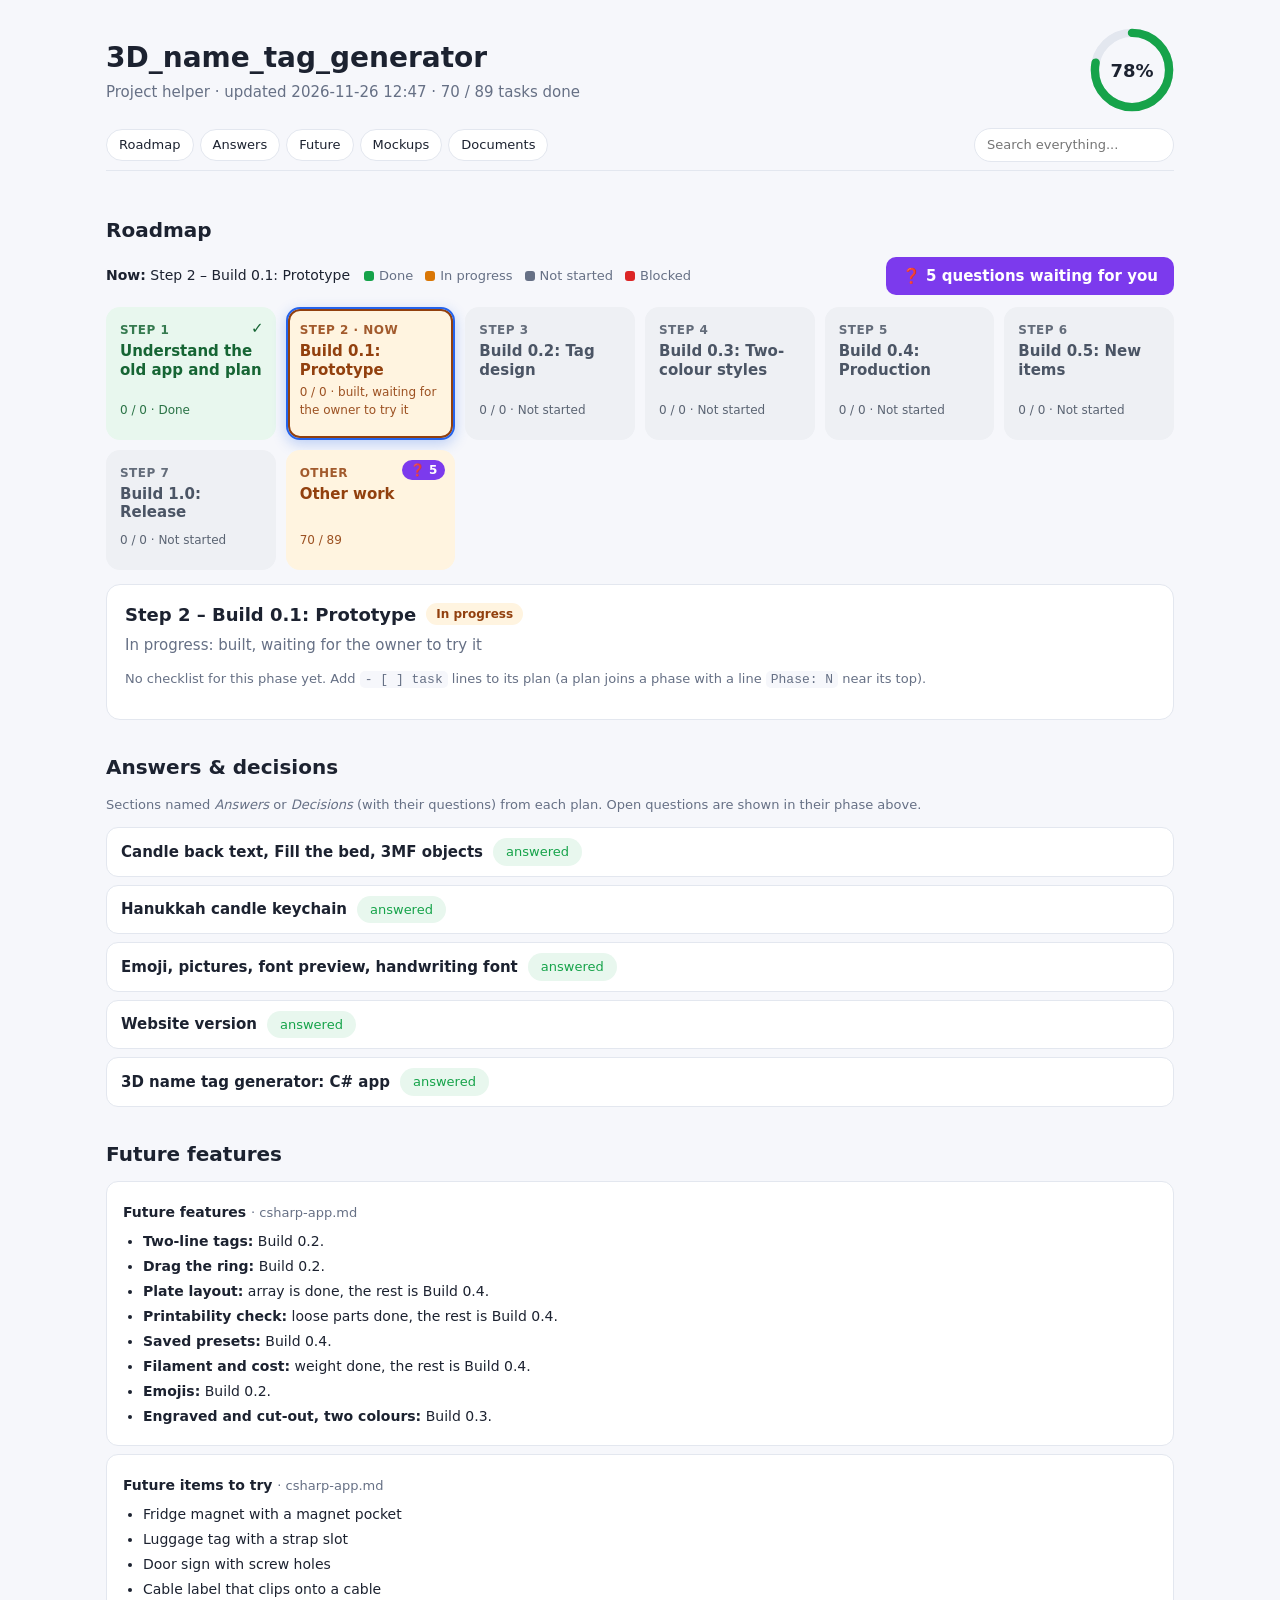
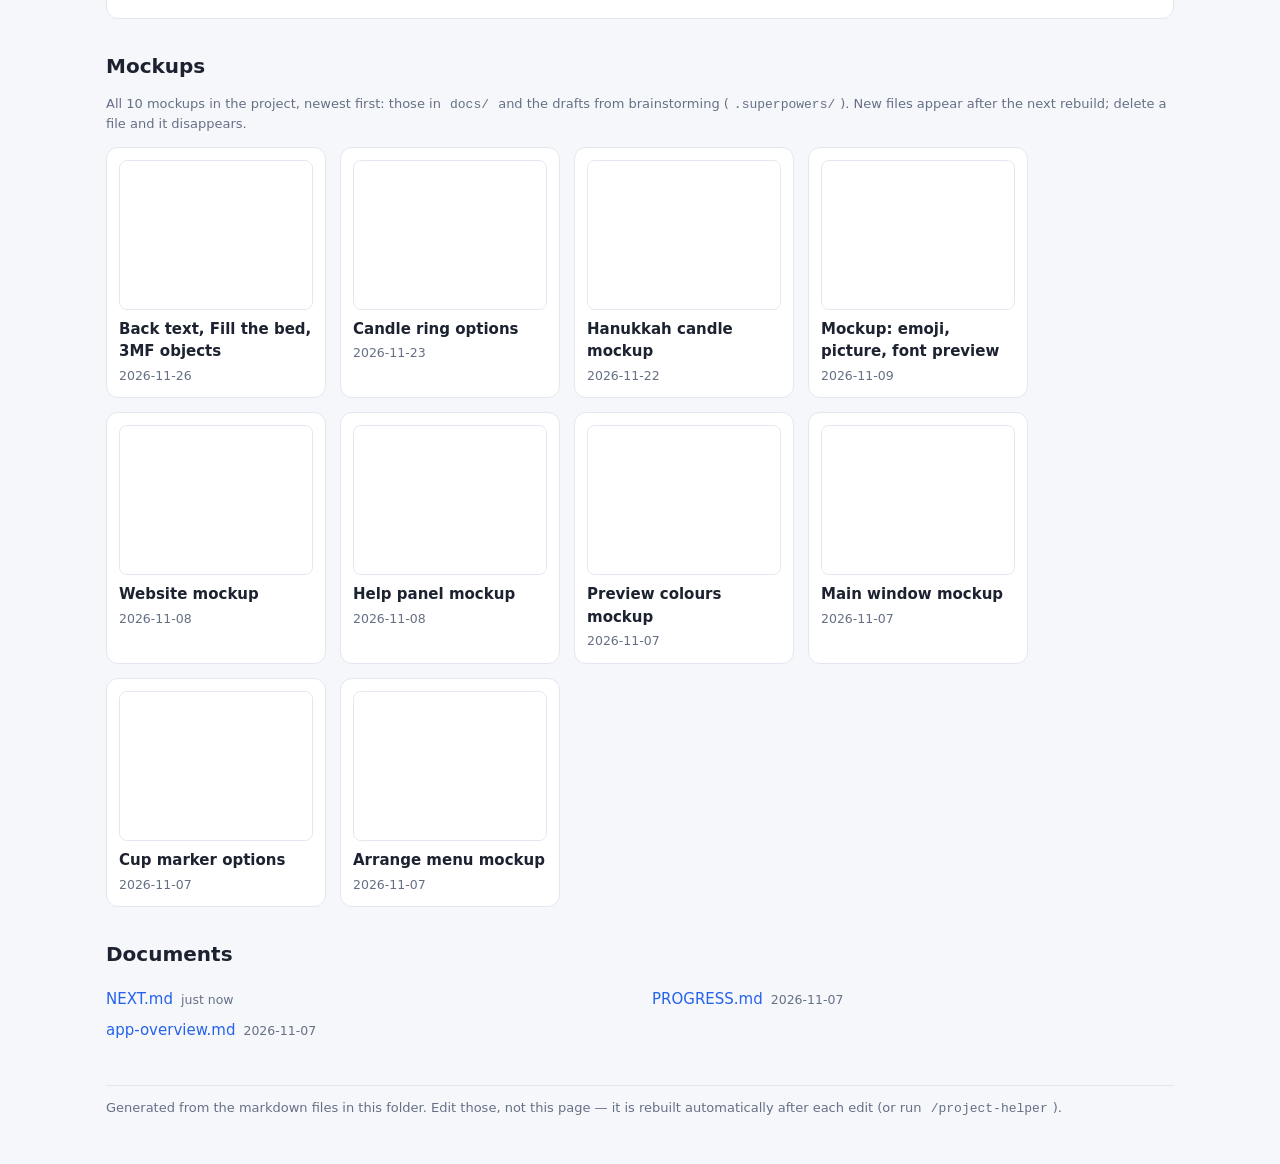
==== commit fabac5df: "Add candle back text, Fill the bed, and 3MF separate objects - Hanukkah candle: optional back text, " ====
--- a/docs/Project helper.html
+++ b/docs/Project helper.html
@@ -71,11 +71,11 @@
 footer{margin-top:40px;color:var(--mute);font-size:13px;border-top:1px solid var(--line);padding-top:12px}
 @media(max-width:600px){.pbs{grid-template-columns:repeat(3,1fr);gap:8px}.pb{min-height:84px;padding:8px 8px 7px;border-radius:12px}.pb .t{font-size:13px}.pb .st{display:none}.pb .pbar{margin-top:auto}.pb .n{font-size:11px}.panel,.qsec{scroll-margin-top:130px}.plinks{margin-inline-start:0;width:100%}.askbtn{margin-inline-start:0}.docs{columns:1}.bar{width:80px}.when{display:none}nav input{margin-left:0;width:100%}}
 </style></head><body data-f="all"><main>
-<header><div><h1>3D_name_tag_generator</h1><p class="sub">Project helper &middot; updated 2026-11-22 19:16 &middot; 58 / 77 tasks done</p></div><div class="ring" title="58 of 77 checklist items done"><svg viewBox="0 0 36 36"><circle cx="18" cy="18" r="15.9" class="rb"/><circle cx="18" cy="18" r="15.9" class="rf" stroke-dasharray="75 25"/></svg><b>75%</b></div></header>
+<header><div><h1>3D_name_tag_generator</h1><p class="sub">Project helper &middot; updated 2026-11-26 12:47 &middot; 70 / 89 tasks done</p></div><div class="ring" title="70 of 89 checklist items done"><svg viewBox="0 0 36 36"><circle cx="18" cy="18" r="15.9" class="rb"/><circle cx="18" cy="18" r="15.9" class="rf" stroke-dasharray="78 22"/></svg><b>78%</b></div></header>
 <nav><a href="#roadmap">Roadmap</a><a href="#qa">Answers</a><a href="#future">Future</a><a href="#mockups">Mockups</a><a href="#docs">Documents</a><input id="q" type="search" placeholder="Search everything..." aria-label="Search"></nav>
 <div class="chips"><span id="chg" class="chip chgc" hidden><span id="chgn"></span> changed since your last visit <button id="seen">Mark as seen</button></span><span id="mc" class="chip" hidden></span></div>
 <section id="roadmap" data-now="phase-r1"><h2>Roadmap</h2>
-<div class="rtop"><span class="nowl"><b>Now:</b> <span dir="auto">Step 2 – Build 0.1: Prototype</span></span><span class="legend"><span><i class="lg done"></i>Done</span><span><i class="lg doing"></i>In progress</span><span><i class="lg open"></i>Not started</span><span><i class="lg blocked"></i>Blocked</span></span><button class="askbtn" data-go="open-questions">❓ 4 questions waiting for you</button></div>
+<div class="rtop"><span class="nowl"><b>Now:</b> <span dir="auto">Step 2 – Build 0.1: Prototype</span></span><span class="legend"><span><i class="lg done"></i>Done</span><span><i class="lg doing"></i>In progress</span><span><i class="lg open"></i>Not started</span><span><i class="lg blocked"></i>Blocked</span></span><button class="askbtn" data-go="open-questions">❓ 5 questions waiting for you</button></div>
 <div class="pbs">
 <button class="pb done" data-p="phase-r0" ><span class="tick">✓</span><span class="n">Step 1</span><span class="t" dir="auto">Understand the old app and plan</span><span class="st" dir="auto">0 / 0 &middot; Done</span><span class="pbar"><i style="width:100%"></i></span></button>
 <button class="pb doing now" data-p="phase-r1" ><span class="n">Step 2 &middot; now</span><span class="t" dir="auto">Build 0.1: Prototype</span><span class="st" dir="auto">0 / 0 &middot; built, waiting for the owner to try it</span><span class="pbar"><i style="width:0%"></i></span></button>
@@ -84,7 +84,7 @@
 <button class="pb open" data-p="phase-r4" ><span class="n">Step 5</span><span class="t" dir="auto">Build 0.4: Production</span><span class="st" dir="auto">0 / 0 &middot; Not started</span><span class="pbar"><i style="width:0%"></i></span></button>
 <button class="pb open" data-p="phase-r5" ><span class="n">Step 6</span><span class="t" dir="auto">Build 0.5: New items</span><span class="st" dir="auto">0 / 0 &middot; Not started</span><span class="pbar"><i style="width:0%"></i></span></button>
 <button class="pb open" data-p="phase-r6" ><span class="n">Step 7</span><span class="t" dir="auto">Build 1.0: Release</span><span class="st" dir="auto">0 / 0 &middot; Not started</span><span class="pbar"><i style="width:0%"></i></span></button>
-<button class="pb doing" data-p="phase-other" ><span class="qn">❓ 4</span><span class="n">Other</span><span class="t" dir="auto">Other work</span><span class="st" dir="auto">58 / 77</span><span class="pbar"><i style="width:75%"></i></span></button>
+<button class="pb doing" data-p="phase-other" ><span class="qn">❓ 5</span><span class="n">Other</span><span class="t" dir="auto">Other work</span><span class="st" dir="auto">70 / 89</span><span class="pbar"><i style="width:78%"></i></span></button>
 </div>
 <div class="panel" id="phase-r0" data-p="phase-r0" hidden><div class="ph-h"><h3 dir="auto" data-k="ph:r0" data-h="done0/0b01f4f95">Step 1 – Understand the old app and plan</h3><span class="pill done">Done</span></div><p class="desc" dir="auto">Done</p>
 <p class="muted">No checklist for this phase yet. Add <code>- [ ] task</code> lines to its plan (a plan joins a phase with a line <code>Phase: N</code> near its top).</p>
@@ -107,15 +107,31 @@
 <div class="panel" id="phase-r6" data-p="phase-r6" hidden><div class="ph-h"><h3 dir="auto" data-k="ph:r6" data-h="open0/0b29665d3">Step 7 – Build 1.0: Release</h3><span class="pill open">Not started</span></div><p class="desc" dir="auto">Not started</p>
 <p class="muted">No checklist for this phase yet. Add <code>- [ ] task</code> lines to its plan (a plan joins a phase with a line <code>Phase: N</code> near its top).</p>
 </div>
-<div class="panel" id="phase-other" data-p="phase-other" hidden><div class="ph-h"><h3 dir="auto" data-k="ph:other" data-h="doing58/772f352d8e">Other – Other work</h3><span class="pill doing">In progress</span><span class="plinks">Plan: <a href="vscode://file/D:/New%20Projects/Local_AI_projects/3D_name_tag_generator/docs/plans/csharp-app.md" title="Open in VS Code">csharp-app.md</a> <a href="vscode://file/D:/New%20Projects/Local_AI_projects/3D_name_tag_generator/docs/plans/emoji-picture-fonts.md" title="Open in VS Code">emoji-picture-fonts.md</a> <a href="vscode://file/D:/New%20Projects/Local_AI_projects/3D_name_tag_generator/docs/plans/hanukkah-candle.md" title="Open in VS Code">hanukkah-candle.md</a> <a href="vscode://file/D:/New%20Projects/Local_AI_projects/3D_name_tag_generator/docs/plans/website.md" title="Open in VS Code">website.md</a></span></div><p class="desc" dir="auto">Plans not tied to a phase. Put a line <code>Phase: N</code> near the top of a plan to move it to that phase.</p>
-<div class="qsec" id=open-questions data-sk="hanukkah-candle-questions-waiting-for-answers" data-title="Hanukkah candle keychain"><h4 dir="auto">❓ Waiting for you &ndash; Questions (waiting for answers) <small class="muted">&middot; hanukkah-candle.md</small></h4><p class="muted">Click an option (Ctrl+click for more than one) and/or type your own answer, then press <b>Copy answers for chat</b> and paste it into the chat.</p>
-<div class="qcard s" data-n="1" data-k="q:hanukkah-candle-questions-waiting-for-answers:1" data-h="open"><div class="qh"><span class=badge>1</span><b dir="auto">Keyring position?</b></div>
+<div class="panel" id="phase-other" data-p="phase-other" hidden><div class="ph-h"><h3 dir="auto" data-k="ph:other" data-h="doing70/892f352d8e">Other – Other work</h3><span class="pill doing">In progress</span><span class="plinks">Plan: <a href="vscode://file/D:/New%20Projects/Local_AI_projects/3D_name_tag_generator/docs/plans/back-text-fill-bed.md" title="Open in VS Code">back-text-fill-bed.md</a> <a href="vscode://file/D:/New%20Projects/Local_AI_projects/3D_name_tag_generator/docs/plans/csharp-app.md" title="Open in VS Code">csharp-app.md</a> <a href="vscode://file/D:/New%20Projects/Local_AI_projects/3D_name_tag_generator/docs/plans/emoji-picture-fonts.md" title="Open in VS Code">emoji-picture-fonts.md</a> <a href="vscode://file/D:/New%20Projects/Local_AI_projects/3D_name_tag_generator/docs/plans/hanukkah-candle.md" title="Open in VS Code">hanukkah-candle.md</a> <a href="vscode://file/D:/New%20Projects/Local_AI_projects/3D_name_tag_generator/docs/plans/website.md" title="Open in VS Code">website.md</a></span></div><p class="desc" dir="auto">Plans not tied to a phase. Put a line <code>Phase: N</code> near the top of a plan to move it to that phase.</p>
+<div class="qsec" id=open-questions data-sk="hanukkah-candle-questions" data-title="Hanukkah candle keychain"><h4 dir="auto">❓ Waiting for you &ndash; Questions <small class="muted">&middot; hanukkah-candle.md</small></h4><p class="muted">Click an option (Ctrl+click for more than one) and/or type your own answer, then press <b>Copy answers for chat</b> and paste it into the chat.</p>
+<div class="qcard s" data-n="1" data-k="q:hanukkah-candle-questions:1" data-h="open"><div class="qh"><span class=badge>1</span><b dir="auto">Keyring position?</b></div>
 <div class="opts"><button class="opt" data-v="A" dir="auto"><b>A</b><span>Round tab below the body, as written. The candle hangs flame down.</span></button><button class="opt" data-v="B" dir="auto"><b>B</b><span>Hole in the body just under the flame, as in your second picture. The candle hangs upright. <b>(recommended)</b></span></button></div>
+<input class="note" placeholder="Or write your own answer" title="Used with the options, or instead of them" dir="auto"></div>
+<div class="qbar"><button class="copy">Copy answers for chat</button><span class="hint"></span></div></div>
+<div class="qsec" data-sk="hanukkah-candle-questions" data-title="Hanukkah candle keychain"><h4 dir="auto">❓ Waiting for you &ndash; Questions <small class="muted">&middot; hanukkah-candle.md</small></h4><p class="muted">Click an option (Ctrl+click for more than one) and/or type your own answer, then press <b>Copy answers for chat</b> and paste it into the chat.</p>
+<div class="qcard s" data-n="7" data-k="q:hanukkah-candle-questions:7" data-h="open"><div class="qh"><span class=badge>7</span><b dir="auto">Push to <code>main</code> when done, same rules as before (checks + <code>code-reviewer</code>, no extra approval)?</b></div>
+<div class="opts"><button class="opt" data-v="A" dir="auto"><b>A</b><span>Yes. <b>(recommended)</b></span></button><button class="opt" data-v="B" dir="auto"><b>B</b><span>No, show me first.</span></button></div>
 <input class="note" placeholder="Or write your own answer" title="Used with the options, or instead of them" dir="auto"></div>
 <div class="qbar"><button class="copy">Copy answers for chat</button><span class="hint"></span></div></div>
 <div class="qsec waiting"><b dir="auto">❓ Questions (waiting for answers)</b> <small class="muted">&middot; csharp-app.md &middot; <a href="vscode://file/D:/New%20Projects/Local_AI_projects/3D_name_tag_generator/docs/plans/csharp-app.md:14">open in VS Code</a></small></div>
 <div class="qsec waiting"><b dir="auto">❓ Questions (waiting for answers)</b> <small class="muted">&middot; emoji-picture-fonts.md &middot; <a href="vscode://file/D:/New%20Projects/Local_AI_projects/3D_name_tag_generator/docs/plans/emoji-picture-fonts.md:8">open in VS Code</a></small></div>
 <div class="qsec waiting"><b dir="auto">❓ Questions (waiting for answers)</b> <small class="muted">&middot; website.md &middot; <a href="vscode://file/D:/New%20Projects/Local_AI_projects/3D_name_tag_generator/docs/plans/website.md:7">open in VS Code</a></small></div>
+<details class="step" open><summary><span class="sdot doing"></span><span class="stt" dir="auto">Steps</span><small class="muted">back-text-fill-bed.md</small><span class="cnt">8 / 9</span></summary><ul class="tasks">
+<li class="task s done" dir="auto" data-k="t:back-text-fill-bed:d1a162e3" data-h="done"><span class="ic">✓</span><a href="vscode://file/D:/New%20Projects/Local_AI_projects/3D_name_tag_generator/docs/plans/back-text-fill-bed.md:63">0. New branch <code>back-text-fill-bed</code> from <code>main</code>.</a></li>
+<li class="task s done" dir="auto" data-k="t:back-text-fill-bed:29d5fe8" data-h="done"><span class="ic">✓</span><a href="vscode://file/D:/New%20Projects/Local_AI_projects/3D_name_tag_generator/docs/plans/back-text-fill-bed.md:64">1. Mockup of the new controls: 2026-11-26-back-text-fill-bed.html. Approved 26 Nov, plus a Flip back text toggle.</a></li>
+<li class="task s done" dir="auto" data-k="t:back-text-fill-bed:10e40ba9" data-h="done"><span class="ic">✓</span><a href="vscode://file/D:/New%20Projects/Local_AI_projects/3D_name_tag_generator/docs/plans/back-text-fill-bed.md:65">2. Tests first: back text is its own closed part, flush with the bottom, cut out of the base, mirrored, inside the body, clear of the ring; body length follows the longer text; empty back text = today&#x27;s candle unchanged.</a></li>
+<li class="task s done" dir="auto" data-k="t:back-text-fill-bed:882a8665" data-h="done"><span class="ic">✓</span><a href="vscode://file/D:/New%20Projects/Local_AI_projects/3D_name_tag_generator/docs/plans/back-text-fill-bed.md:66">3. Build back text (text setting, third mesh, STL/3MF/preview/volume). Website + EXE panels. Result: 15 tests in <code>CandleBackTests.cs</code> pass. &quot;Flip back text&quot; toggle added. In the preview the back text shows from below, in</a></li>
+<li class="task s done" dir="auto" data-k="t:back-text-fill-bed:b4b41f49" data-h="done"><span class="ic">✓</span><a href="vscode://file/D:/New%20Projects/Local_AI_projects/3D_name_tag_generator/docs/plans/back-text-fill-bed.md:67">4. Tests first: Fill the bed packing (no overlaps, gap kept, all inside the bed, turned tags, spill to bed 2, one tag bigger than the bed reported).</a></li>
+<li class="task s done" dir="auto" data-k="t:back-text-fill-bed:19a21caf" data-h="done"><span class="ic">✓</span><a href="vscode://file/D:/New%20Projects/Local_AI_projects/3D_name_tag_generator/docs/plans/back-text-fill-bed.md:68">5. Build Fill the bed + preview of several beds (website <code>preview.js</code>, EXE <code>PreviewBuilder</code>). Result: 10 tests in <code>FillBedTests.cs</code> pass. Turns 0° or 90° only. Website labels &quot;Bed 1, Bed 2&quot;; EXE draws the beds without la</a></li>
+<li class="task s done" dir="auto" data-k="t:back-text-fill-bed:640e721e" data-h="done"><span class="ic">✓</span><a href="vscode://file/D:/New%20Projects/Local_AI_projects/3D_name_tag_generator/docs/plans/back-text-fill-bed.md:69">6. 3MF: separate objects, one plate per bed. Bambu headless check: number of objects, parts, filaments, plates, no repairs. Result: 11 tests in <code>ThreeMfExportTests.cs</code>. Bambu headless (<code>--arrange 0</code>, 200 mm bed to match </a></li>
+<li class="task s done" dir="auto" data-k="t:back-text-fill-bed:b16c2917" data-h="done"><span class="ic">✓</span><a href="vscode://file/D:/New%20Projects/Local_AI_projects/3D_name_tag_generator/docs/plans/back-text-fill-bed.md:70">7. Export choice on the website and in the EXE Export dialog. Remembered (website and EXE settings). Send to Bambu uses the same choice. Help text updated in both.</a></li>
+<li class="task s open nx" dir="auto" data-k="t:back-text-fill-bed:363f646c" data-h="open"><span class="ic">○</span><a href="vscode://file/D:/New%20Projects/Local_AI_projects/3D_name_tag_generator/docs/plans/back-text-fill-bed.md:71">8. Website check in private headless Chrome, <code>rtl-check</code> (Hebrew back text), <code>code-reviewer</code>, help text, docs, commit.</a></li>
+</ul></details>
 <details class="step"><summary><span class="sdot done"></span><span class="stt" dir="auto">Build 0.1: Prototype (done)</span><small class="muted">csharp-app.md</small><span class="cnt">13 / 13</span></summary><ul class="tasks">
 <li class="task s done" dir="auto" data-k="t:csharp-app:cec4bb4c" data-h="done"><span class="ic">✓</span><a href="vscode://file/D:/New%20Projects/Local_AI_projects/3D_name_tag_generator/docs/plans/csharp-app.md:82">.NET 10 WPF single-file publish. Verified: one EXE, 657 KB</a></li>
 <li class="task s done" dir="auto" data-k="t:csharp-app:a0179eaa" data-h="done"><span class="ic">✓</span><a href="vscode://file/D:/New%20Projects/Local_AI_projects/3D_name_tag_generator/docs/plans/csharp-app.md:83">Logo in the EXE and window. Verified in the title bar</a></li>
@@ -144,7 +160,7 @@
 <li class="task s done" dir="auto" data-k="t:csharp-app:4e28de6" data-h="done"><span class="ic">✓</span><a href="vscode://file/D:/New%20Projects/Local_AI_projects/3D_name_tag_generator/docs/plans/csharp-app.md:106">Arrange button and pop-up menu in the bar above the preview. Mockup approved: arrange menu. Verified: 444 tests, and <code>ui-check</code> on the real window for shapes, Columns box, order</a></li>
 </ul></details>
 <details class="step" open><summary><span class="sdot open"></span><span class="stt" dir="auto">Build 0.2: Tag design</span><small class="muted">csharp-app.md</small><span class="cnt">0 / 4</span></summary><ul class="tasks">
-<li class="task s open nx" dir="auto" data-k="t:csharp-app:c541a478" data-h="open"><span class="ic">○</span><a href="vscode://file/D:/New%20Projects/Local_AI_projects/3D_name_tag_generator/docs/plans/csharp-app.md:109">Two-line tags on one base, like the photo. Verify: tests plus compare with the photo</a></li>
+<li class="task s open" dir="auto" data-k="t:csharp-app:c541a478" data-h="open"><span class="ic">○</span><a href="vscode://file/D:/New%20Projects/Local_AI_projects/3D_name_tag_generator/docs/plans/csharp-app.md:109">Two-line tags on one base, like the photo. Verify: tests plus compare with the photo</a></li>
 <li class="task s open" dir="auto" data-k="t:csharp-app:32c2340" data-h="open"><span class="ic">○</span><a href="vscode://file/D:/New%20Projects/Local_AI_projects/3D_name_tag_generator/docs/plans/csharp-app.md:110">Drag the ring in the preview, including the small corner loop. Verify: position saved, tag stays one piece</a></li>
 <li class="task s open" dir="auto" data-k="t:csharp-app:752681ff" data-h="open"><span class="ic">○</span><a href="vscode://file/D:/New%20Projects/Local_AI_projects/3D_name_tag_generator/docs/plans/csharp-app.md:111">Emojis beside the name. Verify: several emojis give closed meshes</a></li>
 <li class="task s open" dir="auto" data-k="t:csharp-app:afca27ba" data-h="open"><span class="ic">○</span><a href="vscode://file/D:/New%20Projects/Local_AI_projects/3D_name_tag_generator/docs/plans/csharp-app.md:112">Custom connector text. Verify: test</a></li>
@@ -193,14 +209,19 @@
 <details class="step" open><summary><span class="sdot open"></span><span class="stt" dir="auto">6. EXE (depends on question 4)</span><small class="muted">emoji-picture-fonts.md</small><span class="cnt">0 / 1</span></summary><ul class="tasks">
 <li class="task s open" dir="auto" data-k="t:emoji-picture-fonts:9a9facec" data-h="open"><span class="ic">○</span><a href="vscode://file/D:/New%20Projects/Local_AI_projects/3D_name_tag_generator/docs/plans/emoji-picture-fonts.md:40">Picture controls and font preview in the EXE, then build 0.2. Verify: tests, Bambu headless check, <code>ui-check</code> in the app&#x27;s own window.</a></li>
 </ul></details>
-<details class="step" open><summary><span class="sdot doing"></span><span class="stt" dir="auto">Steps</span><small class="muted">hanukkah-candle.md</small><span class="cnt">6 / 7</span></summary><ul class="tasks">
+<details class="step"><summary><span class="sdot done"></span><span class="stt" dir="auto">Steps</span><small class="muted">hanukkah-candle.md</small><span class="cnt">7 / 7</span></summary><ul class="tasks">
 <li class="task s done" dir="auto" data-k="t:hanukkah-candle:a7301d61" data-h="done"><span class="ic">✓</span><a href="vscode://file/D:/New%20Projects/Local_AI_projects/3D_name_tag_generator/docs/plans/hanukkah-candle.md:51">0. New branch <code>hanukkah-candle</code> from <code>main</code>.</a></li>
 <li class="task s done" dir="auto" data-k="t:hanukkah-candle:6a5e0239" data-h="done"><span class="ic">✓</span><a href="vscode://file/D:/New%20Projects/Local_AI_projects/3D_name_tag_generator/docs/plans/hanukkah-candle.md:52">1. Tests first (<code>tests/</code>): &quot;נוי&quot;, &quot;נויה&quot;, &quot;אלכסנדרה&quot;, &quot;Ben&quot;, a very long name. Check: body length 45 / ≈74 / 85 rule, letters 11.2 mm and shrink floor 7 mm, letters and inlay inside the base with at least 1 mm rim, base </a></li>
 <li class="task s done" dir="auto" data-k="t:hanukkah-candle:df5abd05" data-h="done"><span class="ic">✓</span><a href="vscode://file/D:/New%20Projects/Local_AI_projects/3D_name_tag_generator/docs/plans/hanukkah-candle.md:53">2. Build <code>CandleItem</code> until the tests pass. Result: all 35 pass.</a></li>
 <li class="task s done" dir="auto" data-k="t:hanukkah-candle:4c49c985" data-h="done"><span class="ic">✓</span><a href="vscode://file/D:/New%20Projects/Local_AI_projects/3D_name_tag_generator/docs/plans/hanukkah-candle.md:58">3. Hide unused common fields (optional <code>IItemType</code> list), website and EXE panels.</a></li>
 <li class="task s done" dir="auto" data-k="t:hanukkah-candle:9c454858" data-h="done"><span class="ic">✓</span><a href="vscode://file/D:/New%20Projects/Local_AI_projects/3D_name_tag_generator/docs/plans/hanukkah-candle.md:59">4. Website: run it, preview the 4 names, download STL and 3MF. Verify: private headless Chrome. Result: candle chip works, Font size / Outline / Fill gaps hidden, נוי/נויה/אלכסנדרה/Ben preview with the first letter by th</a></li>
 <li class="task s done" dir="auto" data-k="t:hanukkah-candle:eb38ed84" data-h="done"><span class="ic">✓</span><a href="vscode://file/D:/New%20Projects/Local_AI_projects/3D_name_tag_generator/docs/plans/hanukkah-candle.md:60">5. Bambu headless check of the 3MF: 2 parts, no repairs. Result: Base (filament 1) and Letters (filament 2), 0 edges fixed.</a></li>
-<li class="task s open" dir="auto" data-k="t:hanukkah-candle:3de69616" data-h="open"><span class="ic">○</span><a href="vscode://file/D:/New%20Projects/Local_AI_projects/3D_name_tag_generator/docs/plans/hanukkah-candle.md:61">6. <code>code-reviewer</code>, update help text and docs (<code>doc-sync</code>), then commit / push per answer 5.</a></li>
+<li class="task s done" dir="auto" data-k="t:hanukkah-candle:1ec37fe8" data-h="done"><span class="ic">✓</span><a href="vscode://file/D:/New%20Projects/Local_AI_projects/3D_name_tag_generator/docs/plans/hanukkah-candle.md:61">6. <code>code-reviewer</code>, help text, docs, commit and push. Review fixes: the hole under the flame stays 1.5 mm from the sides and a rim below the inlay at any width; the name keeps 1 mm from the hole and at least 1.2 mm from </a></li>
+</ul></details>
+<details class="step"><summary><span class="sdot done"></span><span class="stt" dir="auto">Steps</span><small class="muted">hanukkah-candle.md</small><span class="cnt">3 / 3</span></summary><ul class="tasks">
+<li class="task s done" dir="auto" data-k="t:hanukkah-candle:4f8418bc" data-h="done"><span class="ic">✓</span><a href="vscode://file/D:/New%20Projects/Local_AI_projects/3D_name_tag_generator/docs/plans/hanukkah-candle.md:86">7. Tests for the new positions: loop above the tip (2 names), no hole (2 names), list order, 3 unusual-settings cases with the loop.</a></li>
+<li class="task s done" dir="auto" data-k="t:hanukkah-candle:f65fe5f9" data-h="done"><span class="ic">✓</span><a href="vscode://file/D:/New%20Projects/Local_AI_projects/3D_name_tag_generator/docs/plans/hanukkah-candle.md:87">8. Code until they pass. Full suite 1885 pass. Website: loop 19 × 72 mm, no hole 19 × 66 mm for a 45 mm body, both previews correct, 3MF and STL download. Bambu headless: Base (filament 1) and Letters (filament 2), no re</a></li>
+<li class="task s done" dir="auto" data-k="t:hanukkah-candle:e34487ba" data-h="done"><span class="ic">✓</span><a href="vscode://file/D:/New%20Projects/Local_AI_projects/3D_name_tag_generator/docs/plans/hanukkah-candle.md:88">9. Website check, Bambu headless, <code>code-reviewer</code>, help text, push. Pushed (c3e314c), live site checked: loop 19 × 72 mm, no hole 19 × 66 mm. Review fix: an unknown saved ring value (4, -1, 2.7) now means Bottom tab, as </a></li>
 </ul></details>
 <details class="step"><summary><span class="sdot done"></span><span class="stt" dir="auto">Phase 1: Get the repo ready to be public</span><small class="muted">website.md</small><span class="cnt">4 / 4</span></summary><ul class="tasks">
 <li class="task s done" dir="auto" data-k="t:website:c22af869" data-h="done"><span class="ic">✓</span><a href="vscode://file/D:/New%20Projects/Local_AI_projects/3D_name_tag_generator/docs/plans/website.md:40">Add the full licence texts for the 4 fonts (GPL v2, SIL OFL 1.1). Verify: files present, listed in LICENSES.md.</a></li>
@@ -234,8 +255,13 @@
 </div>
 </section>
 <section id="qa"><h2>Answers &amp; decisions</h2><p class="muted">Sections named <i>Answers</i> or <i>Decisions</i> (with their questions) from each plan. Open questions are shown in their phase above.</p>
-<details class="qa" data-k="qa:hanukkah-candle" data-h="1"><summary><b class="s" dir="auto">Hanukkah candle keychain</b> <span class="chip ok">answered</span></summary>
+<details class="qa" data-k="qa:back-text-fill-bed" data-h="2"><summary><b class="s" dir="auto">Candle back text, Fill the bed, 3MF objects</b> <span class="chip ok">answered</span></summary>
+<div class="qa-card s q"><h4 dir="auto"><span class="badge">?</span> Questions</h4><ul><li dir="auto">Back text size?</li><li dir="auto">A. Same letter size as the name (70% of width), shrinking with it. Simple, one look. <b>(recommended)</b></li><li dir="auto">B. Its own &quot;Back letter size (%)&quot; setting, so a long dedication can be smaller than the name.</li><li dir="auto">Back text depth (how far it goes into the base, base is 2 mm)?</li><li dir="auto">A. 0.6 mm (3 layers at 0.2), a setting &quot;Back depth (mm)&quot;. <b>(recommended)</b></li><li dir="auto">B. 1 mm.</li><li dir="auto">C. Full base height (the text goes all the way through to the top colour).</li><li dir="auto">Back text: font?</li><li dir="auto">A. Same font as the name. <b>(recommended)</b></li><li dir="auto">B. Its own font choice.</li><li dir="auto">Fill the bed: when may it turn a tag 90°?</li><li dir="auto">A. Whenever that packs better (candles and tags mixed angles on the same bed). <b>(recommended)</b></li><li dir="auto">B. Only all-or-nothing: the whole bed turned or not, so every tag faces the same way.</li><li dir="auto">How do you choose One object / Separate objects?</li><li dir="auto">A. A choice next to the download/export button, remembered between uses (website: two-option switch above &quot;Download 3MF&quot;; EXE: in the Export dialog). <b>(recommended)</b></li><li dir="auto">B. A question pop-up every time you export.</li><li dir="auto">Default for that choice?</li><li dir="auto">A. Separate objects (easier to move around in Bambu). <b>(recommended)</b></li><li dir="auto">B. One object, as today.</li><li dir="auto">When done and checked: push to <code>main</code> so the live site updates?</li><li dir="auto">A. Yes, after checks and <code>code-reviewer</code>, no extra approval.</li><li dir="auto">B. No, stop on the branch and show me first. <b>(recommended, since this changes the 3MF for every item)</b></li></ul></div>
+<div class="qa-card s a"><h4 dir="auto"><span class="badge">✓</span> Owner answers</h4><ul><li dir="auto">1A Back text uses the same letter size as the name.</li><li dir="auto">2A Back depth 0.6 mm, as a setting &quot;Back depth (mm)&quot;.</li><li dir="auto">3A Same font as the name.</li><li dir="auto">4A Turn whenever it packs better; owner does not mind any angle. Built with 0° and 90° only: the tags are close to rectangles, so other angles leave more empty space, not less.</li><li dir="auto">5A Switch next to Download 3MF (website) / in the Export dialog (EXE), remembered.</li><li dir="auto">6A Default Separate objects. Owner asked: can a single object be split in Bambu? Answer: Bambu&#x27;s &quot;Split&quot; cuts by loose pieces, not by tag, so letters would come apart from their base. Use Separate objects when you want to move tags.</li><li dir="auto">7A Push to <code>main</code> after checks and <code>code-reviewer</code>, no extra approval.</li><li dir="auto">8 (answered &quot;5. A&quot;, read as 8A) Mockup approved, plus: a toggle &quot;Flip back text&quot; to turn the back text end over end (reads from the flame down or from the ring up).</li></ul></div>
+</details>
+<details class="qa" data-k="qa:hanukkah-candle" data-h="2"><summary><b class="s" dir="auto">Hanukkah candle keychain</b> <span class="chip ok">answered</span></summary>
 <div class="qa-card s a"><h4 dir="auto"><span class="badge">✓</span> Owner answers</h4><ul><li dir="auto">1 Both: a &quot;Ring position&quot; choice with &quot;Bottom tab&quot; (default) and &quot;Under the flame&quot;.</li><li dir="auto">2A Same letter size for every name in a font; letters shrink only if a tail would reach the edge.</li><li dir="auto">3A First letter always by the flame; &quot;Read upward&quot; flips both.</li><li dir="auto">4A Mockup approved.</li><li dir="auto">5A Push to <code>main</code> once checks and <code>code-reviewer</code> pass, no extra approval.</li></ul></div>
+<div class="qa-card s a"><h4 dir="auto"><span class="badge">✓</span> Owner answers</h4><ul><li dir="auto">6B Loop above the flame tip, drawn by the owner as a thin ring (picture, 23 Nov): outer about 7–8 mm, hole about 4.5 mm. Built as a 4 mm hole with a 2 mm wall (thinner than 2 mm would break on a keyring), overlapping the tip so it is one piece. List entries: &quot;Top of the flame&quot; and &quot;No hole&quot;.</li><li dir="auto">7 not answered: build and check everything, stop before pushing and ask.</li></ul></div>
 </details>
 <details class="qa" data-k="qa:emoji-picture-fonts" data-h="1"><summary><b class="s" dir="auto">Emoji, pictures, font preview, handwriting font</b> <span class="chip ok">answered</span></summary>
 <div class="qa-card s a"><h4 dir="auto"><span class="badge">✓</span> Owner answers</h4><ul><li dir="auto">1A Mockup approved: build it like that.</li><li dir="auto">2A Use Gveret Levin as the handwriting font, if it passes the print check.</li><li dir="auto">3A The same picture on every name, beside the name.</li><li dir="auto">4A Website first, then the EXE as part of build 0.2.</li><li dir="auto">5 &quot;update the online site when done&quot;: push to <code>main</code> once checks and <code>code-reviewer</code> pass, with no extra approval step for this work.</li></ul></div>
@@ -254,14 +280,14 @@
 <div class="fut"><h4 dir="auto">Future items to try <small class="muted">&middot; csharp-app.md</small></h4><ul><li class="s" dir="auto" data-k="f:5fd7b2be" data-h="1">Fridge magnet with a magnet pocket</li><li class="s" dir="auto" data-k="f:e2de8a3f" data-h="1">Luggage tag with a strap slot</li><li class="s" dir="auto" data-k="f:439db0b4" data-h="1">Door sign with screw holes</li><li class="s" dir="auto" data-k="f:b1b45581" data-h="1">Cable label that clips onto a cable</li></ul></div>
 </section>
 <section id="mockups"><h2>Mockups</h2>
-<p class="muted">All 8 mockups in the project, newest first: those in <code>docs/</code> and the drafts from brainstorming (<code>.superpowers/</code>). New files appear after the next rebuild; delete a file and it disappears.</p>
-<div class="grid"><a class="mock s" href="mockups/2026-11-22-hanukkah-candle.html" target="_blank" rel="noopener" data-k="m:mockups/2026-11-22-hanukkah-candle.html" data-h="1795366585"><div class="thumb"><iframe src="mockups/2026-11-22-hanukkah-candle.html" loading="lazy" sandbox="allow-scripts" tabindex="-1" scrolling="no" aria-hidden="true"></iframe></div><b dir="auto">Hanukkah candle mockup</b><small>2026-11-22</small></a><a class="mock s" href="mockups/2026-11-09-tag-extras.html" target="_blank" rel="noopener" data-k="m:mockups/2026-11-09-tag-extras.html" data-h="1794245498"><div class="thumb"><iframe src="mockups/2026-11-09-tag-extras.html" loading="lazy" sandbox="allow-scripts" tabindex="-1" scrolling="no" aria-hidden="true"></iframe></div><b dir="auto">Mockup: emoji, picture, font preview</b><small>2026-11-09</small></a><a class="mock s" href="mockups/2026-11-08-website.html" target="_blank" rel="noopener" data-k="m:mockups/2026-11-08-website.html" data-h="1794168903"><div class="thumb"><iframe src="mockups/2026-11-08-website.html" loading="lazy" sandbox="allow-scripts" tabindex="-1" scrolling="no" aria-hidden="true"></iframe></div><b dir="auto">Website mockup</b><small>2026-11-08</small></a><a class="mock s" href="mockups/2026-11-08-help-panel.html" target="_blank" rel="noopener" data-k="m:mockups/2026-11-08-help-panel.html" data-h="1794173211"><div class="thumb"><iframe src="mockups/2026-11-08-help-panel.html" loading="lazy" sandbox="allow-scripts" tabindex="-1" scrolling="no" aria-hidden="true"></iframe></div><b dir="auto">Help panel mockup</b><small>2026-11-08</small></a><a class="mock s" href="mockups/2026-11-07-preview-colours.html" target="_blank" rel="noopener" data-k="m:mockups/2026-11-07-preview-colours.html" data-h="1794062322"><div class="thumb"><iframe src="mockups/2026-11-07-preview-colours.html" loading="lazy" sandbox="allow-scripts" tabindex="-1" scrolling="no" aria-hidden="true"></iframe></div><b dir="auto">Preview colours mockup</b><small>2026-11-07</small></a><a class="mock s" href="mockups/2026-11-07-main-window.html" target="_blank" rel="noopener" data-k="m:mockups/2026-11-07-main-window.html" data-h="1794043320"><div class="thumb"><iframe src="mockups/2026-11-07-main-window.html" loading="lazy" sandbox="allow-scripts" tabindex="-1" scrolling="no" aria-hidden="true"></iframe></div><b dir="auto">Main window mockup</b><small>2026-11-07</small></a><a class="mock s" href="mockups/2026-11-07-cup-marker.html" target="_blank" rel="noopener" data-k="m:mockups/2026-11-07-cup-marker.html" data-h="1794068122"><div class="thumb"><iframe src="mockups/2026-11-07-cup-marker.html" loading="lazy" sandbox="allow-scripts" tabindex="-1" scrolling="no" aria-hidden="true"></iframe></div><b dir="auto">Cup marker options</b><small>2026-11-07</small></a><a class="mock s" href="mockups/2026-11-07-arrange-menu.html" target="_blank" rel="noopener" data-k="m:mockups/2026-11-07-arrange-menu.html" data-h="1794066003"><div class="thumb"><iframe src="mockups/2026-11-07-arrange-menu.html" loading="lazy" sandbox="allow-scripts" tabindex="-1" scrolling="no" aria-hidden="true"></iframe></div><b dir="auto">Arrange menu mockup</b><small>2026-11-07</small></a></div>
+<p class="muted">All 10 mockups in the project, newest first: those in <code>docs/</code> and the drafts from brainstorming (<code>.superpowers/</code>). New files appear after the next rebuild; delete a file and it disappears.</p>
+<div class="grid"><a class="mock s" href="mockups/2026-11-26-back-text-fill-bed.html" target="_blank" rel="noopener" data-k="m:mockups/2026-11-26-back-text-fill-bed.html" data-h="1795688028"><div class="thumb"><iframe src="mockups/2026-11-26-back-text-fill-bed.html" loading="lazy" sandbox="allow-scripts" tabindex="-1" scrolling="no" aria-hidden="true"></iframe></div><b dir="auto">Back text, Fill the bed, 3MF objects</b><small>2026-11-26</small></a><a class="mock s" href="mockups/2026-11-23-candle-ring-options.html" target="_blank" rel="noopener" data-k="m:mockups/2026-11-23-candle-ring-options.html" data-h="1795455745"><div class="thumb"><iframe src="mockups/2026-11-23-candle-ring-options.html" loading="lazy" sandbox="allow-scripts" tabindex="-1" scrolling="no" aria-hidden="true"></iframe></div><b dir="auto">Candle ring options</b><small>2026-11-23</small></a><a class="mock s" href="mockups/2026-11-22-hanukkah-candle.html" target="_blank" rel="noopener" data-k="m:mockups/2026-11-22-hanukkah-candle.html" data-h="1795368178"><div class="thumb"><iframe src="mockups/2026-11-22-hanukkah-candle.html" loading="lazy" sandbox="allow-scripts" tabindex="-1" scrolling="no" aria-hidden="true"></iframe></div><b dir="auto">Hanukkah candle mockup</b><small>2026-11-22</small></a><a class="mock s" href="mockups/2026-11-09-tag-extras.html" target="_blank" rel="noopener" data-k="m:mockups/2026-11-09-tag-extras.html" data-h="1794245498"><div class="thumb"><iframe src="mockups/2026-11-09-tag-extras.html" loading="lazy" sandbox="allow-scripts" tabindex="-1" scrolling="no" aria-hidden="true"></iframe></div><b dir="auto">Mockup: emoji, picture, font preview</b><small>2026-11-09</small></a><a class="mock s" href="mockups/2026-11-08-website.html" target="_blank" rel="noopener" data-k="m:mockups/2026-11-08-website.html" data-h="1794168903"><div class="thumb"><iframe src="mockups/2026-11-08-website.html" loading="lazy" sandbox="allow-scripts" tabindex="-1" scrolling="no" aria-hidden="true"></iframe></div><b dir="auto">Website mockup</b><small>2026-11-08</small></a><a class="mock s" href="mockups/2026-11-08-help-panel.html" target="_blank" rel="noopener" data-k="m:mockups/2026-11-08-help-panel.html" data-h="1794173211"><div class="thumb"><iframe src="mockups/2026-11-08-help-panel.html" loading="lazy" sandbox="allow-scripts" tabindex="-1" scrolling="no" aria-hidden="true"></iframe></div><b dir="auto">Help panel mockup</b><small>2026-11-08</small></a><a class="mock s" href="mockups/2026-11-07-preview-colours.html" target="_blank" rel="noopener" data-k="m:mockups/2026-11-07-preview-colours.html" data-h="1794062322"><div class="thumb"><iframe src="mockups/2026-11-07-preview-colours.html" loading="lazy" sandbox="allow-scripts" tabindex="-1" scrolling="no" aria-hidden="true"></iframe></div><b dir="auto">Preview colours mockup</b><small>2026-11-07</small></a><a class="mock s" href="mockups/2026-11-07-main-window.html" target="_blank" rel="noopener" data-k="m:mockups/2026-11-07-main-window.html" data-h="1794043320"><div class="thumb"><iframe src="mockups/2026-11-07-main-window.html" loading="lazy" sandbox="allow-scripts" tabindex="-1" scrolling="no" aria-hidden="true"></iframe></div><b dir="auto">Main window mockup</b><small>2026-11-07</small></a><a class="mock s" href="mockups/2026-11-07-cup-marker.html" target="_blank" rel="noopener" data-k="m:mockups/2026-11-07-cup-marker.html" data-h="1794068122"><div class="thumb"><iframe src="mockups/2026-11-07-cup-marker.html" loading="lazy" sandbox="allow-scripts" tabindex="-1" scrolling="no" aria-hidden="true"></iframe></div><b dir="auto">Cup marker options</b><small>2026-11-07</small></a><a class="mock s" href="mockups/2026-11-07-arrange-menu.html" target="_blank" rel="noopener" data-k="m:mockups/2026-11-07-arrange-menu.html" data-h="1794066003"><div class="thumb"><iframe src="mockups/2026-11-07-arrange-menu.html" loading="lazy" sandbox="allow-scripts" tabindex="-1" scrolling="no" aria-hidden="true"></iframe></div><b dir="auto">Arrange menu mockup</b><small>2026-11-07</small></a></div>
 </section>
 <section id="docs"><h2>Documents</h2><ul class="docs"><li class="s"><a href="vscode://file/D:/New%20Projects/Local_AI_projects/3D_name_tag_generator/docs/NEXT.md">NEXT.md</a><small class="ago">just now</small></li><li class="s"><a href="vscode://file/D:/New%20Projects/Local_AI_projects/3D_name_tag_generator/docs/app-overview.md">app-overview.md</a><small class="ago">2026-11-07</small></li><li class="s"><a href="vscode://file/D:/New%20Projects/Local_AI_projects/3D_name_tag_generator/docs/PROGRESS.md">PROGRESS.md</a><small class="ago">2026-11-07</small></li></ul></section>
 <footer>Generated from the markdown files in this folder. Edit those, not this page &mdash; it is rebuilt automatically after each edit (or run <code>/project-helper</code>).</footer>
 </main><script>
 (function(){
-var KEY='phd:d-new-projects-local-ai-projects-3d-name-tag-generator',N=4,VER="ff24c4a2",$=function(s,r){return Array.prototype.slice.call((r||document).querySelectorAll(s))};
+var KEY='phd:d-new-projects-local-ai-projects-3d-name-tag-generator',N=5,VER="ba6ececa",$=function(s,r){return Array.prototype.slice.call((r||document).querySelectorAll(s))};
 document.title=(N?'('+N+') ':'')+document.title;
 function openTo(el){while(el){if(el.tagName==='DETAILS')el.open=true;el=el.parentElement}}
 var pbs=$('.pb'),pans=$('.panel'),rm=document.getElementById('roadmap'),selId=null;
